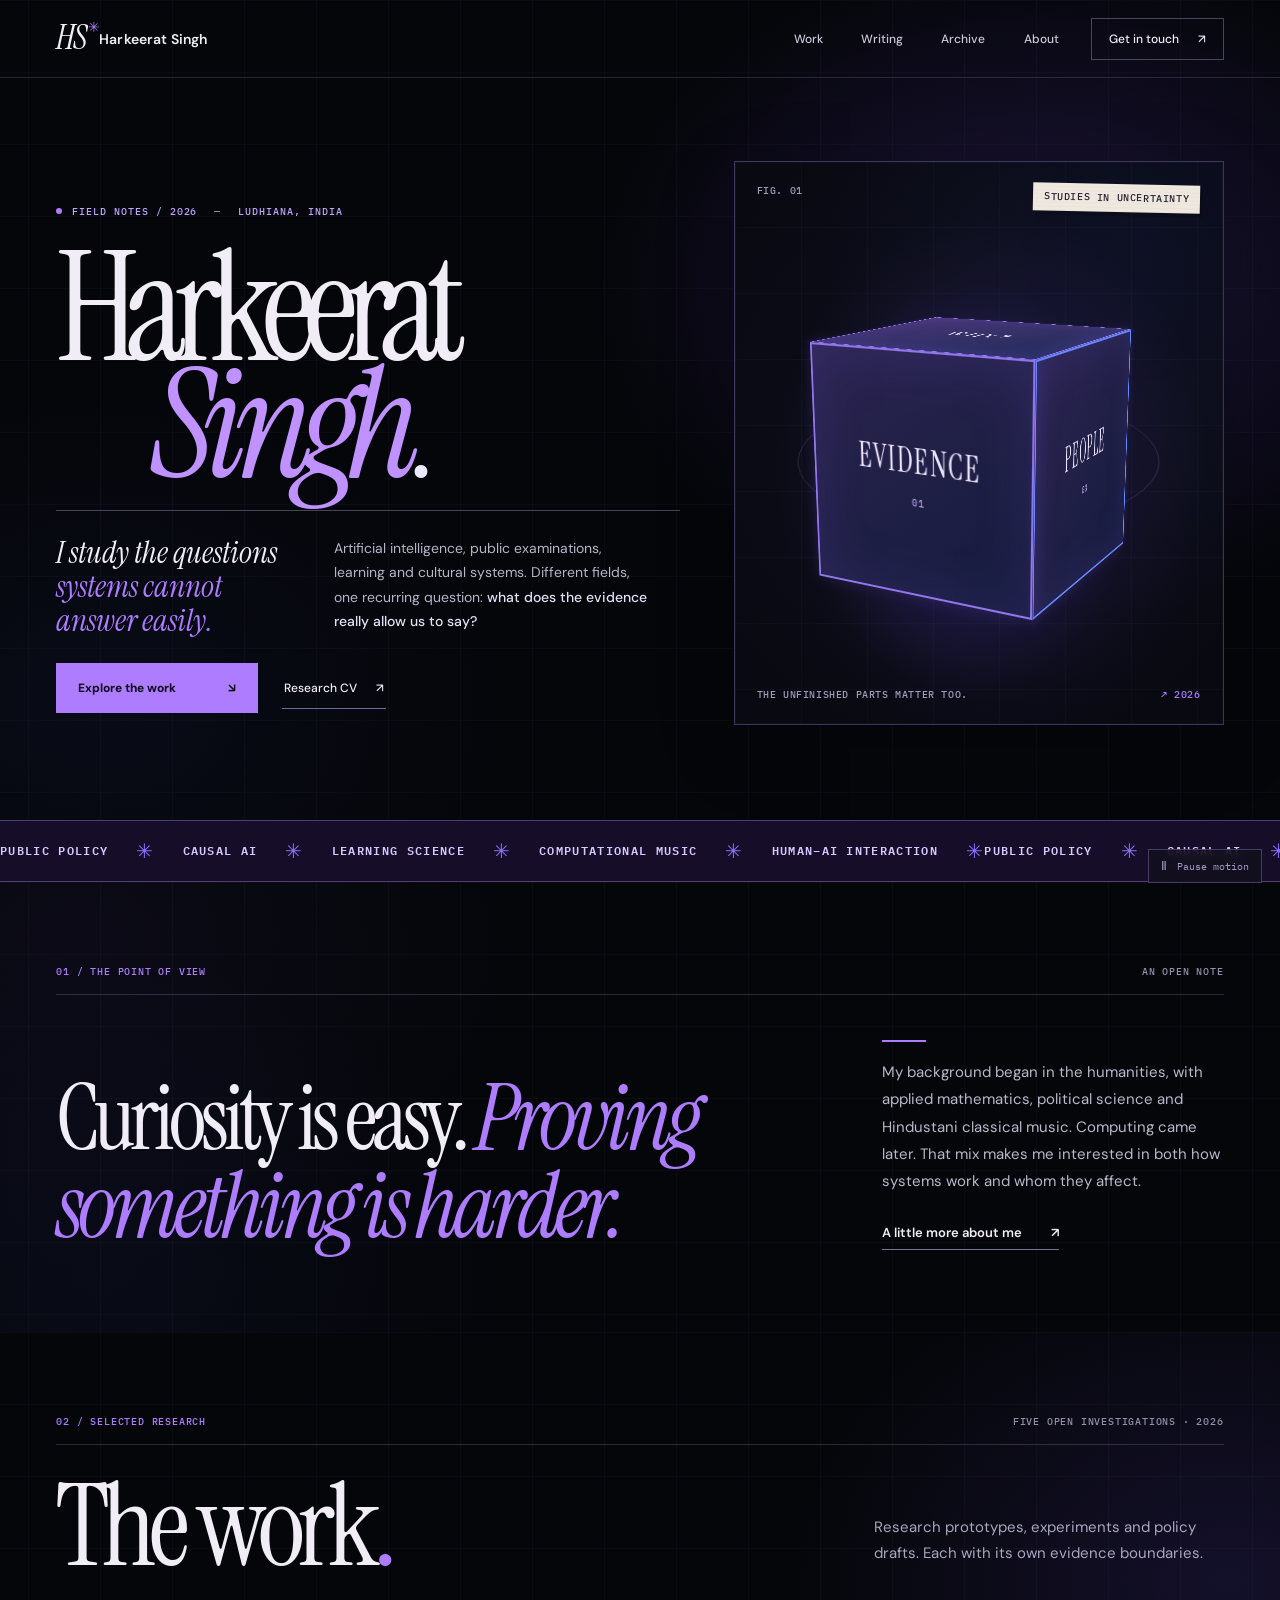
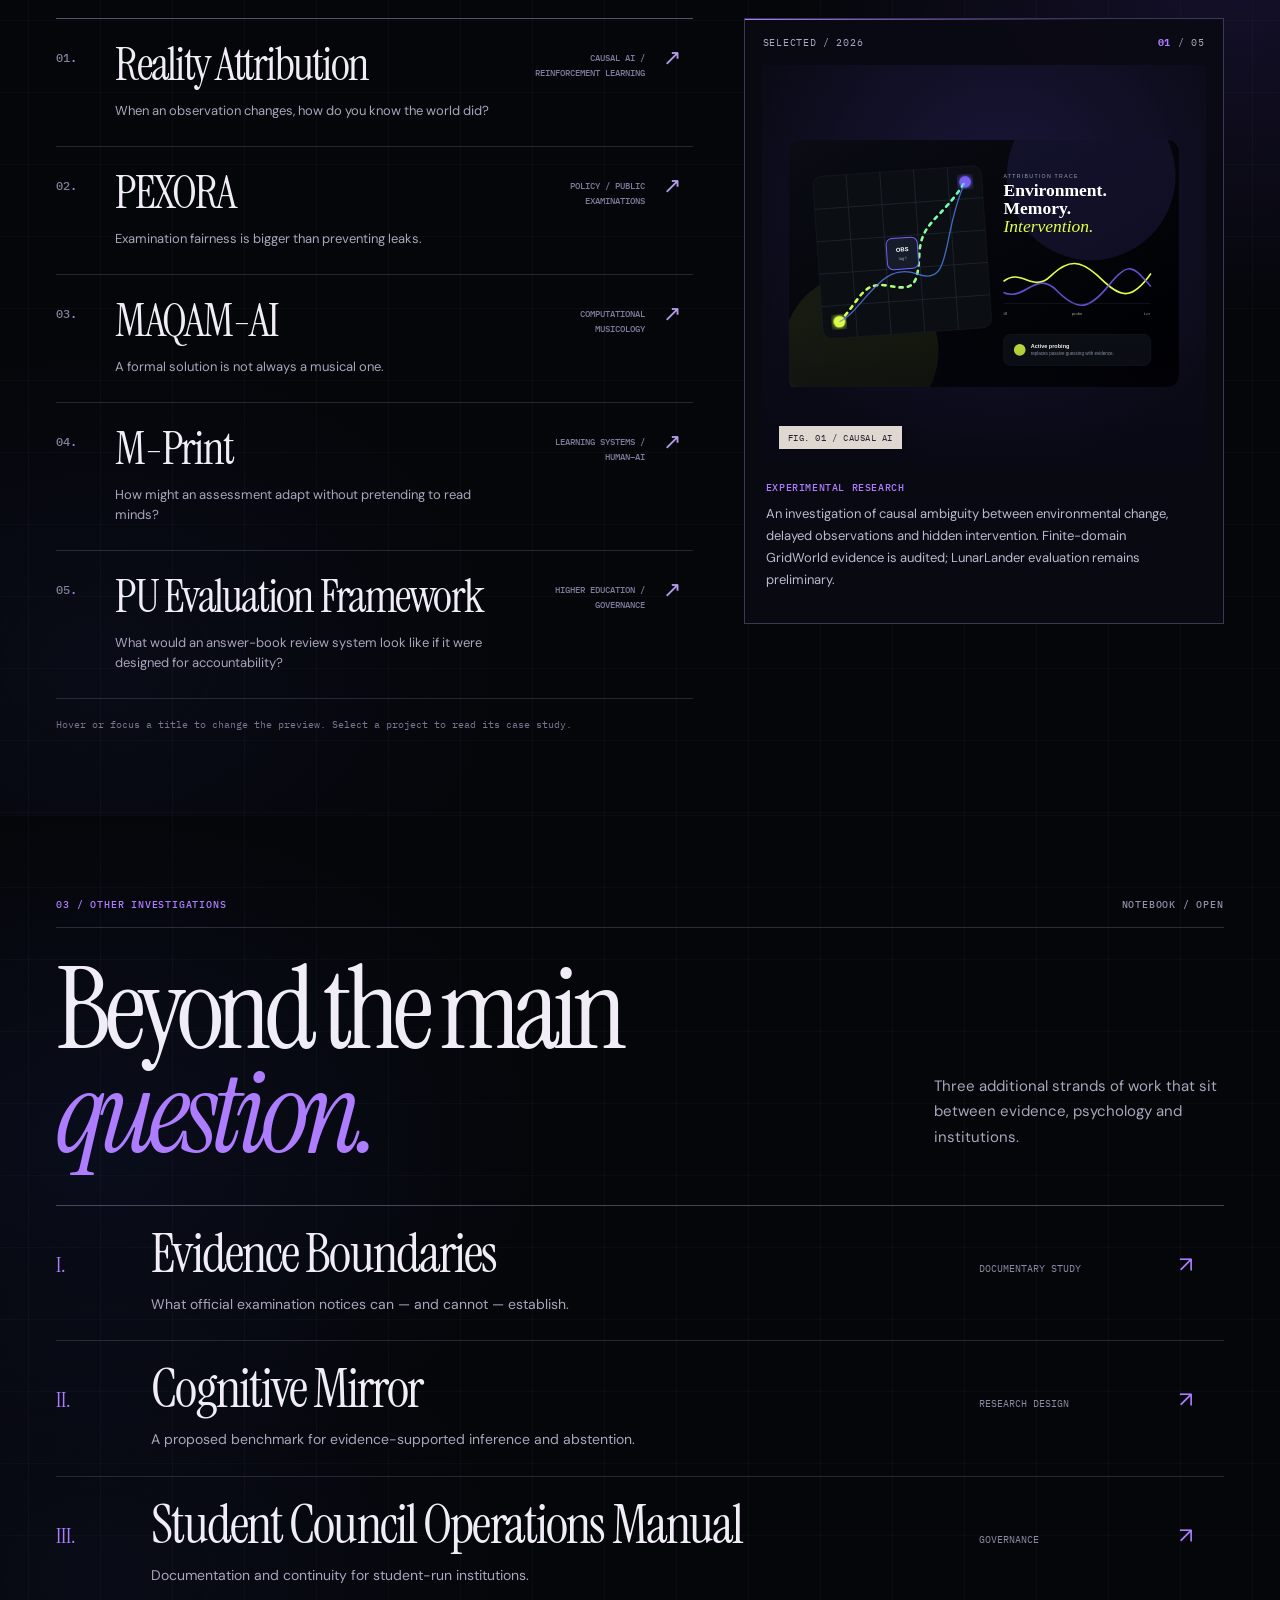
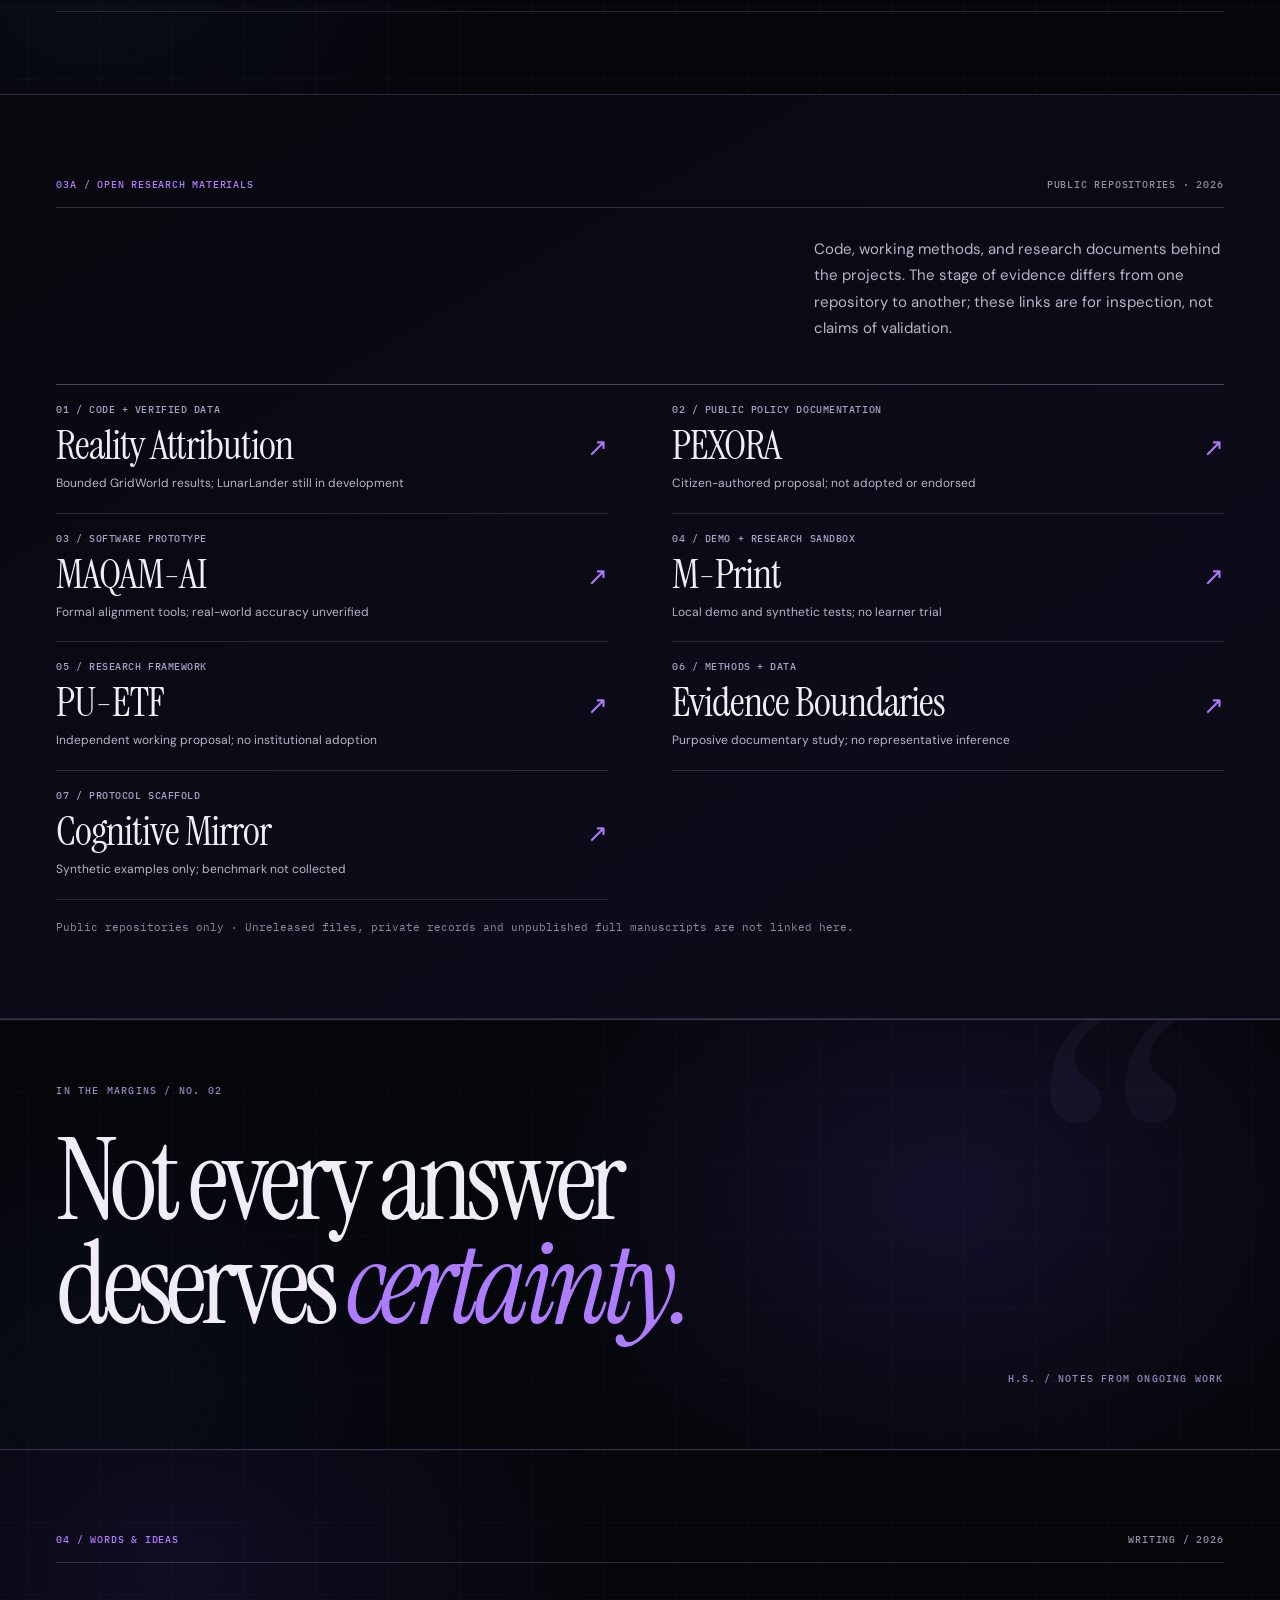
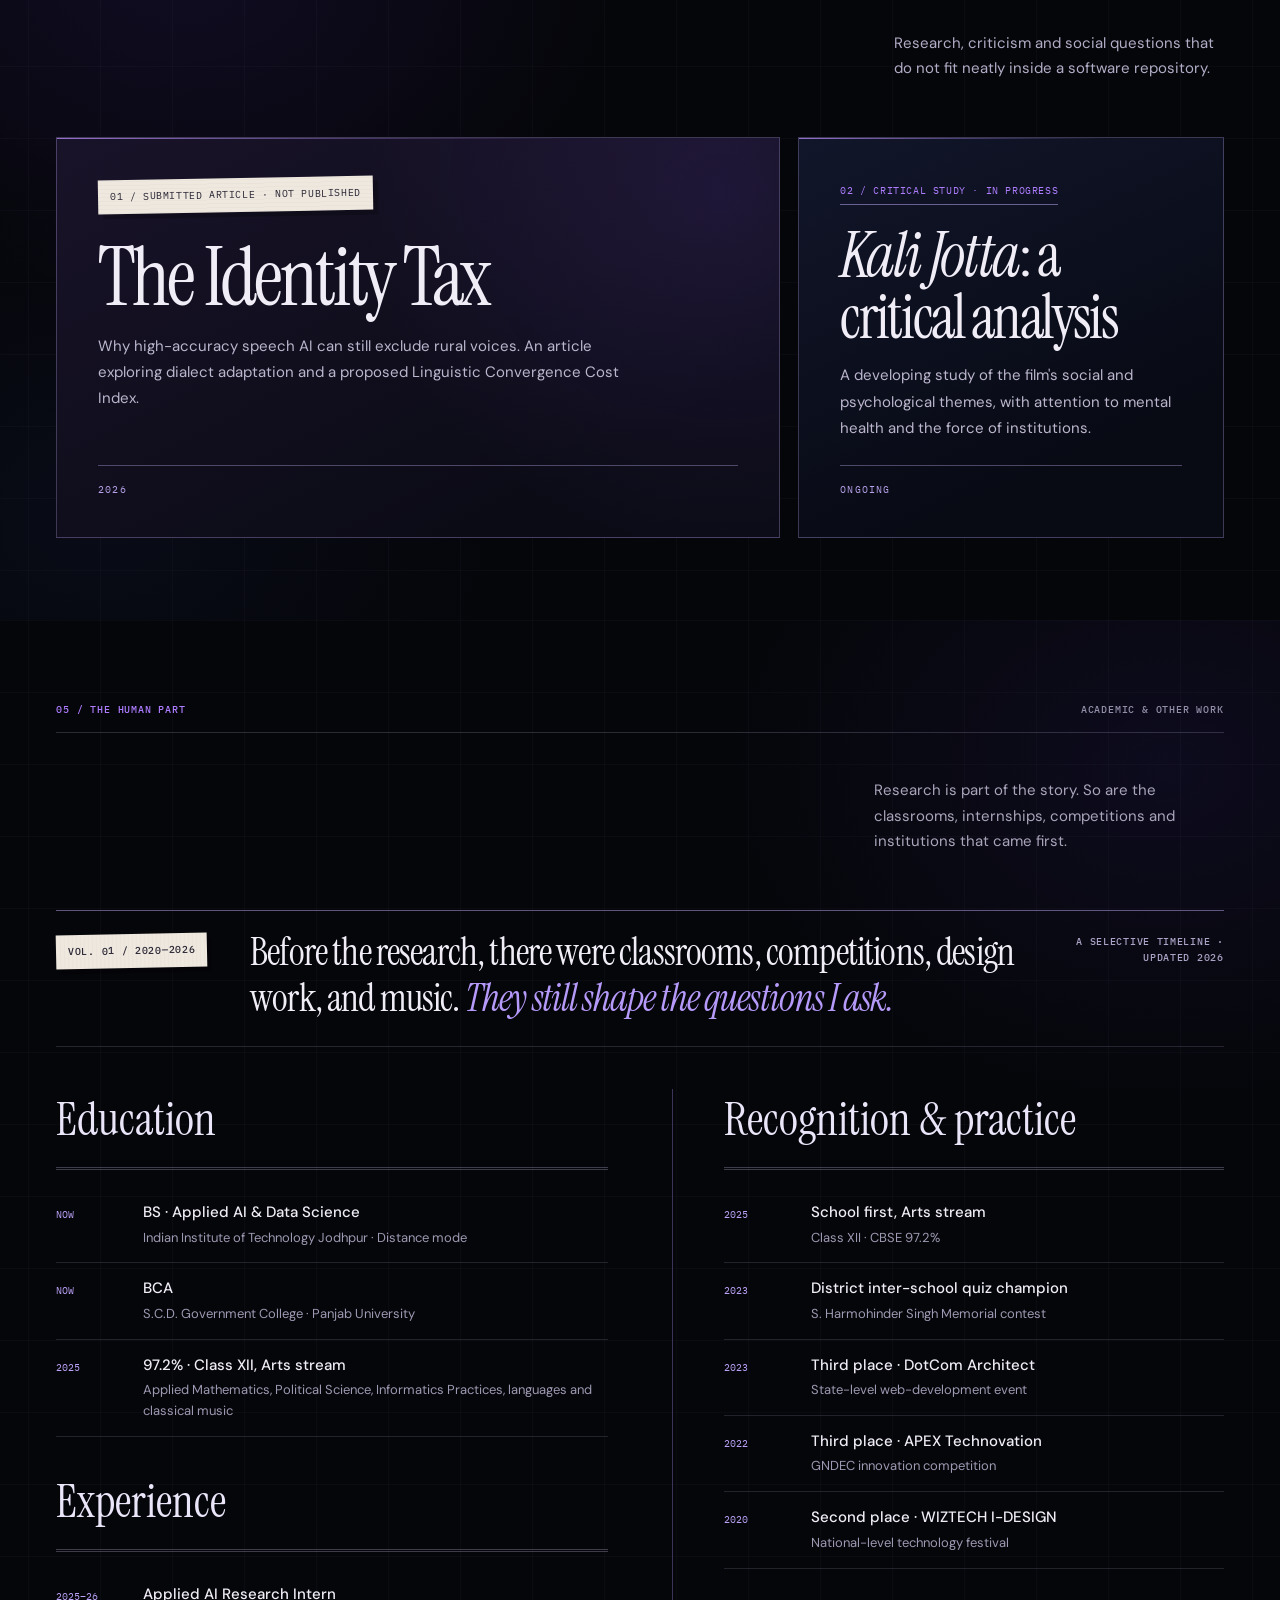
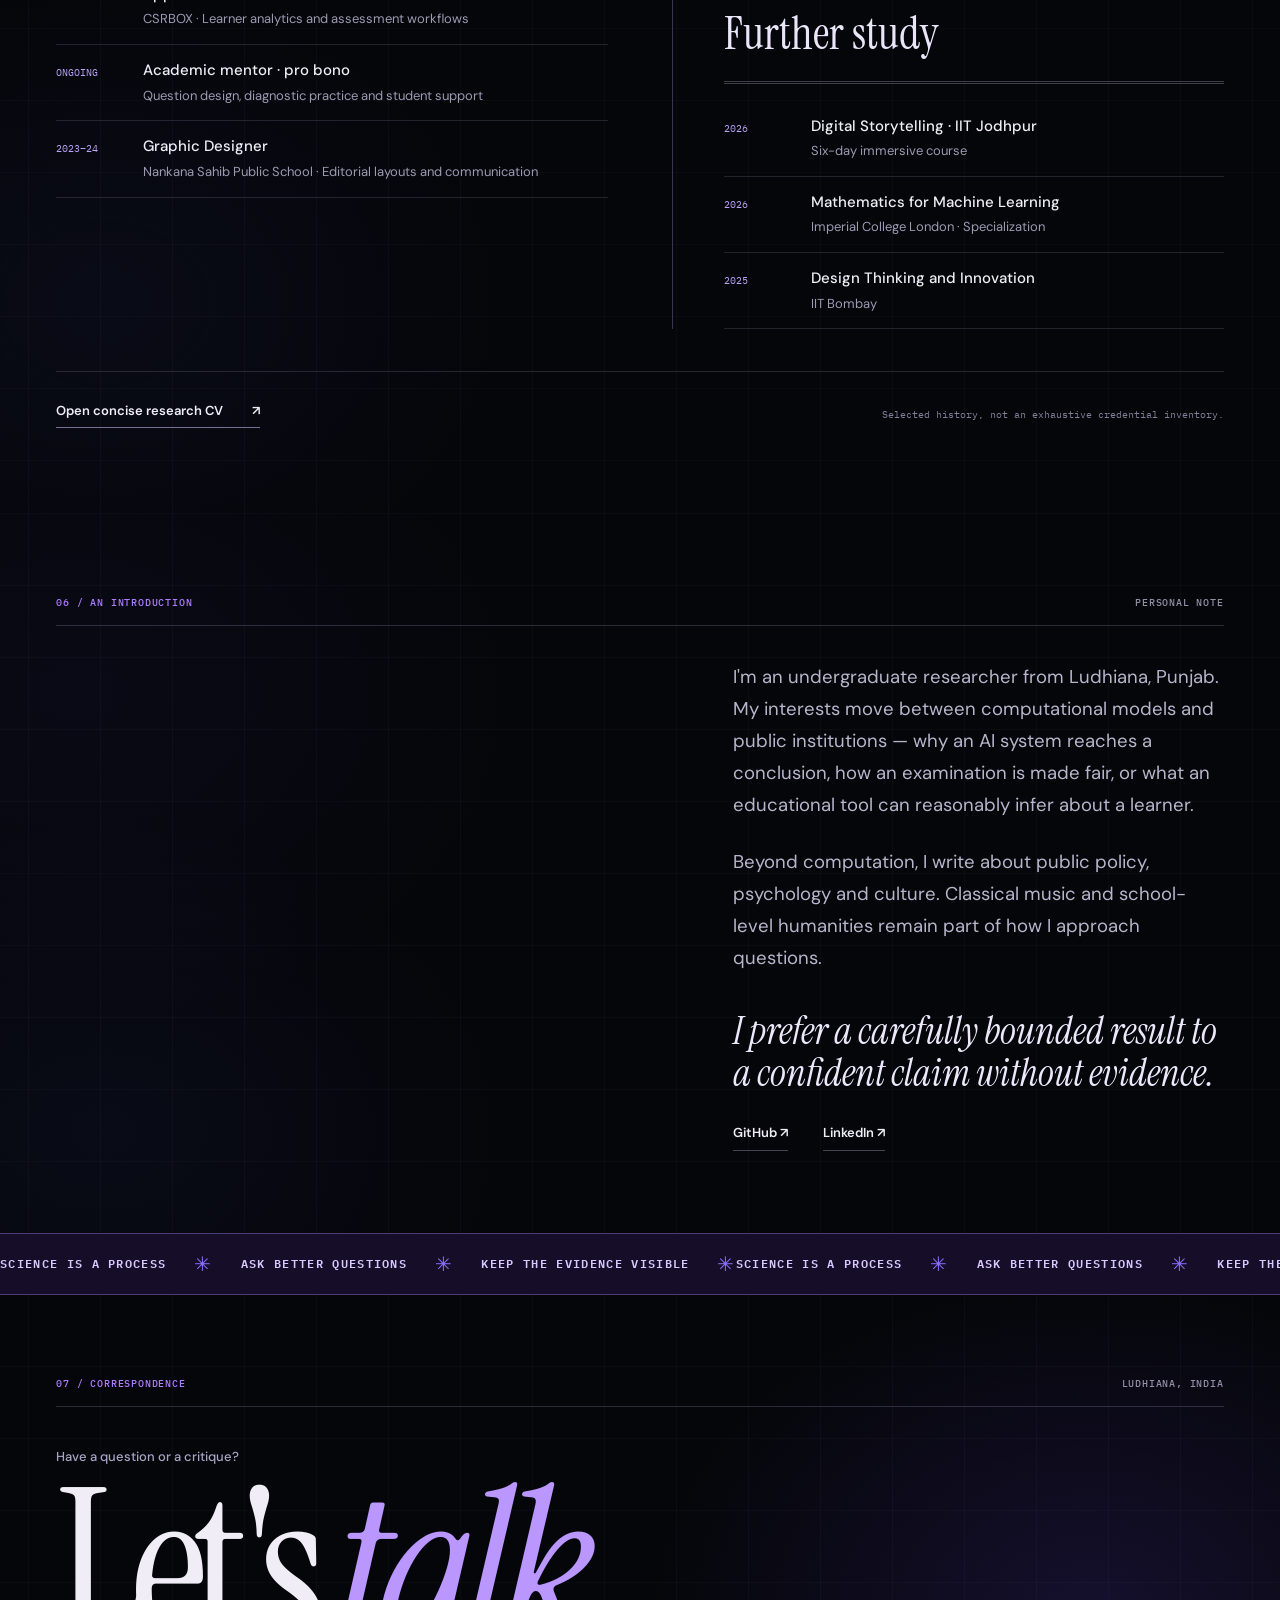
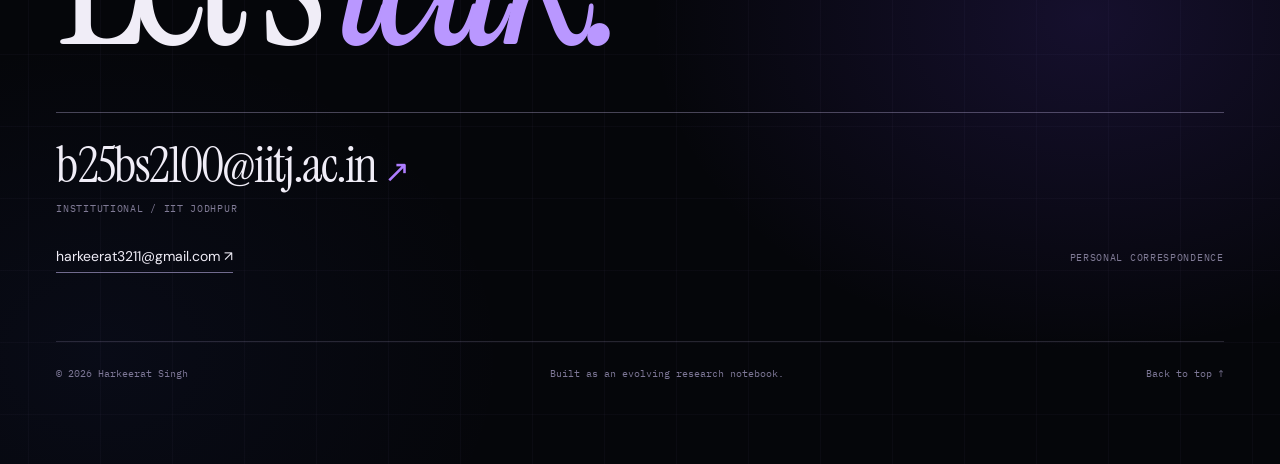
==== docs/index.html @ 9702c994 "Tighten homepage and research-case spacing without altering content or interactions" ====
<!DOCTYPE html>
<html lang="en"><head>
<meta charset="utf-8"><meta name="viewport" content="width=device-width,initial-scale=1,viewport-fit=cover">
<meta name="theme-color" content="#05060a"><meta name="color-scheme" content="dark">
<meta name="description" content="Harkeerat Singh — undergraduate researcher at the intersection of AI, evidence, education and public policy. Selected research, working papers and independent projects.">
<meta property="og:type" content="website"><meta property="og:title" content="Harkeerat Singh — Independent Research"><meta property="og:description" content="Studies in uncertainty, evidence and public life."><meta property="og:image" content="assets/images/og-card.png">
<link rel="icon" href="assets/icons/favicon.svg" type="image/svg+xml"><link rel="manifest" href="manifest.webmanifest">
<link rel="preconnect" href="https://fonts.googleapis.com"><link rel="preconnect" href="https://fonts.gstatic.com" crossorigin>
<link href="https://fonts.googleapis.com/css2?family=DM+Sans:wght@400;500;600;700&amp;family=IBM+Plex+Mono:wght@400;500;600&amp;family=Instrument+Serif:ital@0;1&amp;display=swap" rel="stylesheet">
<link rel="stylesheet" href="studio.css?v=9"><link rel="stylesheet" href="press-v10.css?v=12"><script defer src="studio.js?v=9"></script>
<title>Harkeerat Singh — Research / Writing / Public Systems</title>
<script type="application/ld+json">{"@context":"https://schema.org","@type":"Person","name":"Harkeerat Singh","description":"Undergraduate researcher working across AI, public policy and learning systems","affiliation":[{"@type":"CollegeOrUniversity","name":"Indian Institute of Technology Jodhpur"},{"@type":"CollegeOrUniversity","name":"Panjab University"}],"sameAs":["https://github.com/iharkeerat","https://www.linkedin.com/in/harkeeratsingh01/"]}</script>
</head><body>
<a href="#content" class="skip-link">Skip to content</a><div class="progress" aria-hidden="true"><span></span></div><div class="site-cursor" aria-hidden="true"><span class="cursor-point"></span><span class="cursor-ring"><span class="cursor-word"></span></span></div>
<header class="header" id="header"><a class="logo" href="#top" aria-label="Harkeerat Singh, homepage"><span class="logo-mark">HS<span class="logo-star">✳</span></span><span class="logo-name">Harkeerat Singh</span></a><nav class="desktop-nav" aria-label="Main navigation"><a href="#work">Work</a><a href="#writing">Writing</a><a href="#archive">Archive</a><a href="#about">About</a></nav><div class="nav-end"><a href="#contact" class="nav-contact">Get in touch <span>↗</span></a><button class="menu-button" type="button" aria-label="Open navigation" aria-expanded="false" aria-controls="mobile-nav"><span></span><span></span></button></div></header>
<nav class="mobile-nav" id="mobile-nav" aria-label="Mobile navigation" hidden><a href="#work">Work <b>01</b></a><a href="#writing">Writing <b>02</b></a><a href="#archive">Archive <b>03</b></a><a href="#about">About <b>04</b></a><a href="#contact">Contact <b>05</b></a></nav>
<main id="content">
<section class="hero" id="top" aria-labelledby="hero-title"><div class="hero-overlay-grid" aria-hidden="true"></div>
<div class="hero-intro"><p class="eyebrow"><span class="eyebrow-dot"></span>Field Notes / 2026 <span class="eyebrow-divider">—</span> Ludhiana, India</p>
<h1 id="hero-title" class="hero-title"><span class="name-one">Harkeerat</span><span class="name-two"><em>Singh</em><span class="period">.</span></span></h1>
<div class="hero-bottom"><p class="hero-manifesto">I study the questions <em>systems cannot answer easily.</em></p><p class="hero-intro-copy">Artificial intelligence, public examinations, learning and cultural systems. Different fields, one recurring question: <strong>what does the evidence really allow us to say?</strong></p></div>
<div class="hero-links"><a class="primary-action" href="#work"><span>Explore the work</span><span aria-hidden="true">↘</span></a><a href="assets/docs/Harkeerat_Singh_Research_CV_2026.pdf" class="secondary-action" target="_blank" rel="noopener">Research CV <span aria-hidden="true">↗</span></a></div>
</div>
<div class="hero-art" aria-label="Slowly rotating three-dimensional research cube"><div class="art-top"><span>FIG. 01</span><span>STUDIES IN UNCERTAINTY</span></div><div class="art-geometry" aria-hidden="true"><div class="art-orbit"></div><div class="art-cube"><div class="cube-face cube-front"><span>EVIDENCE</span><b>01</b></div><div class="cube-face cube-back"><span>RESEARCH</span><b>02</b></div><div class="cube-face cube-right"><span>PEOPLE</span><b>03</b></div><div class="cube-face cube-left"><span>POLICY</span><b>04</b></div><div class="cube-face cube-top"><span>WHY?</span></div><div class="cube-face cube-bottom"><span>HOW?</span></div></div></div><div class="art-bottom"><span>THE UNFINISHED PARTS MATTER TOO.</span><span>↗ 2026</span></div></div>
<div class="hero-side-note"><span>SCROLL TO READ</span><span class="line-down"></span><span>↓</span></div>
</section>
<div class="ticker" aria-label="Research disciplines"><div class="ticker-track" aria-hidden="true"><div class="ticker-unit">PUBLIC POLICY <span>✳</span> CAUSAL AI <span>✳</span> LEARNING SCIENCE <span>✳</span> COMPUTATIONAL MUSIC <span>✳</span> HUMAN–AI INTERACTION <span>✳</span> </div><div class="ticker-unit">PUBLIC POLICY <span>✳</span> CAUSAL AI <span>✳</span> LEARNING SCIENCE <span>✳</span> COMPUTATIONAL MUSIC <span>✳</span> HUMAN–AI INTERACTION <span>✳</span> </div></div></div>
<section class="intro-section section-space" id="approach"><div class="section-meta"><span>01 / THE POINT OF VIEW</span><span>AN OPEN NOTE</span></div><div class="intro-grid"><h2 class="statement reveal">Curiosity is easy. <em>Proving something is harder.</em></h2><div class="intro-side reveal"><div class="rule-accent"></div><p>My background began in the humanities, with applied mathematics, political science and Hindustani classical music. Computing came later. That mix makes me interested in both how systems work and whom they affect.</p><a class="underlink" href="#about">A little more about me <span>↗</span></a></div></div></section>
<section class="work-section section-space" id="work"><div class="section-meta"><span>02 / SELECTED RESEARCH</span><span>FIVE OPEN INVESTIGATIONS · 2026</span></div><div class="work-head"><h2 class="section-title reveal">The work<span class="title-punct">.</span></h2><p>Research prototypes, experiments and policy drafts. Each with its own evidence boundaries.</p></div>
<div class="work-layout"><div class="work-list"><a class="work-row" href="case-studies/reality-attribution.html" data-feature="0" aria-label="Read Reality Attribution case study">
 <span class="work-num">01<span class="work-dot">.</span></span>
 <span class="work-main"><span class="work-title">Reality Attribution</span><span class="work-lead">When an observation changes, how do you know the world did?</span><span class="mobile-work-thumb" aria-hidden="true"><img src="assets/images/reality-attribution.svg" loading="lazy" alt=""></span></span>
 <span class="work-category">CAUSAL AI / REINFORCEMENT LEARNING</span><span class="work-arrow" aria-hidden="true">↗</span>
 </a>
<a class="work-row" href="case-studies/pexora.html" data-feature="1" aria-label="Read PEXORA case study">
 <span class="work-num">02<span class="work-dot">.</span></span>
 <span class="work-main"><span class="work-title">PEXORA</span><span class="work-lead">Examination fairness is bigger than preventing leaks.</span><span class="mobile-work-thumb" aria-hidden="true"><img src="assets/images/pexora-architecture.svg" loading="lazy" alt=""></span></span>
 <span class="work-category">POLICY / PUBLIC EXAMINATIONS</span><span class="work-arrow" aria-hidden="true">↗</span>
 </a>
<a class="work-row" href="case-studies/maqam-ai.html" data-feature="2" aria-label="Read MAQAM-AI case study">
 <span class="work-num">03<span class="work-dot">.</span></span>
 <span class="work-main"><span class="work-title">MAQAM-AI</span><span class="work-lead">A formal solution is not always a musical one.</span><span class="mobile-work-thumb" aria-hidden="true"><img src="assets/images/maqam-ai.svg" loading="lazy" alt=""></span></span>
 <span class="work-category">COMPUTATIONAL MUSICOLOGY</span><span class="work-arrow" aria-hidden="true">↗</span>
 </a>
<a class="work-row" href="case-studies/mprint.html" data-feature="3" aria-label="Read M-Print case study">
 <span class="work-num">04<span class="work-dot">.</span></span>
 <span class="work-main"><span class="work-title">M-Print</span><span class="work-lead">How might an assessment adapt without pretending to read minds?</span><span class="mobile-work-thumb" aria-hidden="true"><img src="assets/images/mprint-dashboard.png" loading="lazy" alt=""></span></span>
 <span class="work-category">LEARNING SYSTEMS / HUMAN–AI</span><span class="work-arrow" aria-hidden="true">↗</span>
 </a>
<a class="work-row" href="case-studies/pu-evaluation.html" data-feature="4" aria-label="Read PU Evaluation Framework case study">
 <span class="work-num">05<span class="work-dot">.</span></span>
 <span class="work-main"><span class="work-title">PU Evaluation Framework</span><span class="work-lead">What would an answer-book review system look like if it were designed for accountability?</span><span class="mobile-work-thumb" aria-hidden="true"><img src="assets/images/evidence-boundaries.svg" loading="lazy" alt=""></span></span>
 <span class="work-category">HIGHER EDUCATION / GOVERNANCE</span><span class="work-arrow" aria-hidden="true">↗</span>
 </a></div><aside class="work-preview" aria-label="Research project preview"><div class="preview-inner"><div class="preview-head"><span>SELECTED / 2026</span><span class="preview-counter"><b data-preview-current>01</b> / 05</span></div><div class="visual-stage"><div class="work-visual is-current" data-visual="0" aria-hidden="true">
 <img src="assets/images/reality-attribution.svg" alt="" loading="eager"/><span class="visual-fig">FIG. 01 / CAUSAL AI</span></div>
<div class="work-visual " data-visual="1" aria-hidden="true">
 <img src="assets/images/pexora-architecture.svg" alt="" loading="lazy"/><span class="visual-fig">FIG. 02 / POLICY</span></div>
<div class="work-visual " data-visual="2" aria-hidden="true">
 <img src="assets/images/maqam-ai.svg" alt="" loading="lazy"/><span class="visual-fig">FIG. 03 / COMPUTATIONAL MUSICOLOGY</span></div>
<div class="work-visual " data-visual="3" aria-hidden="true">
 <img src="assets/images/mprint-dashboard.png" alt="" loading="lazy"/><span class="visual-fig">FIG. 04 / LEARNING SYSTEMS</span></div>
<div class="work-visual " data-visual="4" aria-hidden="true">
 <img src="assets/images/evidence-boundaries.svg" alt="" loading="lazy"/><span class="visual-fig">FIG. 05 / HIGHER EDUCATION</span></div></div><p class="preview-status" data-preview-status>Experimental research</p><p class="preview-description" data-preview-description>An investigation of causal ambiguity between environmental change, delayed observations and hidden intervention. Finite-domain GridWorld evidence is audited; LunarLander evaluation remains preliminary.</p></div></aside></div>
<p class="section-footnote">Hover or focus a title to change the preview. Select a project to read its case study.</p></section>
<section class="feature-section section-space" id="additional"><div class="section-meta"><span>03 / OTHER INVESTIGATIONS</span><span>NOTEBOOK / OPEN</span></div><div class="feature-heading"><h2 class="section-title reveal">Beyond the main <em>question.</em></h2><p>Three additional strands of work that sit between evidence, psychology and institutions.</p></div>
<div class="feature-rows"><a href="case-studies/evidence-boundaries.html" class="feature-row"><span class="fr-number">I.</span><span><b>Evidence Boundaries</b><small>What official examination notices can — and cannot — establish.</small></span><span class="fr-type">Documentary study</span><span aria-hidden="true" class="fr-arrow">↗</span></a><a href="case-studies/cognitive-mirror.html" class="feature-row"><span class="fr-number">II.</span><span><b>Cognitive Mirror</b><small>A proposed benchmark for evidence-supported inference and abstention.</small></span><span class="fr-type">Research design</span><span aria-hidden="true" class="fr-arrow">↗</span></a><a href="case-studies/scom.html" class="feature-row"><span class="fr-number">III.</span><span><b>Student Council Operations Manual</b><small>Documentation and continuity for student-run institutions.</small></span><span class="fr-type">Governance</span><span aria-hidden="true" class="fr-arrow">↗</span></a></div>
</section>
<section class="materials-section section-space" id="materials" aria-labelledby="materials-title">
<div class="section-meta"><span>03A / OPEN RESEARCH MATERIALS</span><span>PUBLIC REPOSITORIES · 2026</span></div>
<div class="materials-intro"><h2 class="section-title reveal" id="materials-title">The <em>source.</em></h2><p>Code, working methods, and research documents behind the projects. The stage of evidence differs from one repository to another; these links are for inspection, not claims of validation.</p></div>
<div class="materials-list">
<a class="materials-entry" href="https://github.com/iharkeerat/reality-attribution" target="_blank" rel="noopener noreferrer" aria-label="Open Reality Attribution public GitHub repository">
<span class="materials-main"><span class="materials-kicker">01 / Code + verified data</span><strong>Reality Attribution</strong><small>Bounded GridWorld results; LunarLander still in development</small></span><span class="materials-arrow" aria-hidden="true">↗</span></a>
<a class="materials-entry" href="https://github.com/iharkeerat/pexora-public-examination-reform" target="_blank" rel="noopener noreferrer" aria-label="Open PEXORA public GitHub repository">
<span class="materials-main"><span class="materials-kicker">02 / Public policy documentation</span><strong>PEXORA</strong><small>Citizen-authored proposal; not adopted or endorsed</small></span><span class="materials-arrow" aria-hidden="true">↗</span></a>
<a class="materials-entry" href="https://github.com/iharkeerat/maqam-ai" target="_blank" rel="noopener noreferrer" aria-label="Open MAQAM-AI public GitHub repository">
<span class="materials-main"><span class="materials-kicker">03 / Software prototype</span><strong>MAQAM-AI</strong><small>Formal alignment tools; real-world accuracy unverified</small></span><span class="materials-arrow" aria-hidden="true">↗</span></a>
<a class="materials-entry" href="https://github.com/iharkeerat/mprint-learning-diagnostics" target="_blank" rel="noopener noreferrer" aria-label="Open M-Print public GitHub repository">
<span class="materials-main"><span class="materials-kicker">04 / Demo + research sandbox</span><strong>M-Print</strong><small>Local demo and synthetic tests; no learner trial</small></span><span class="materials-arrow" aria-hidden="true">↗</span></a>
<a class="materials-entry" href="https://github.com/iharkeerat/pu-evaluation-transparency-framework" target="_blank" rel="noopener noreferrer" aria-label="Open PU-ETF public GitHub repository">
<span class="materials-main"><span class="materials-kicker">05 / Research framework</span><strong>PU-ETF</strong><small>Independent working proposal; no institutional adoption</small></span><span class="materials-arrow" aria-hidden="true">↗</span></a>
<a class="materials-entry" href="https://github.com/iharkeerat/evidence-boundaries-research" target="_blank" rel="noopener noreferrer" aria-label="Open Evidence Boundaries public GitHub repository">
<span class="materials-main"><span class="materials-kicker">06 / Methods + data</span><strong>Evidence Boundaries</strong><small>Purposive documentary study; no representative inference</small></span><span class="materials-arrow" aria-hidden="true">↗</span></a>
<a class="materials-entry" href="https://github.com/iharkeerat/cognitive-mirror-benchmark" target="_blank" rel="noopener noreferrer" aria-label="Open Cognitive Mirror public GitHub repository">
<span class="materials-main"><span class="materials-kicker">07 / Protocol scaffold</span><strong>Cognitive Mirror</strong><small>Synthetic examples only; benchmark not collected</small></span><span class="materials-arrow" aria-hidden="true">↗</span></a>
</div><p class="materials-footnote">Public repositories only · Unreleased files, private records and unpublished full manuscripts are not linked here.</p>
</section>
<section class="editorial-break" aria-label="Research maxim"><div class="break-number">IN THE MARGINS / NO. 02</div><p>Not every answer<br>deserves <em>certainty.</em></p><div class="break-signature">H.S. / NOTES FROM ONGOING WORK</div></section>
<section class="writing-section section-space" id="writing"><div class="section-meta"><span>04 / WORDS & IDEAS</span><span>WRITING / 2026</span></div><div class="writing-header"><h2 class="section-title reveal">In writing<span class="title-punct">.</span></h2><p>Research, criticism and social questions that do not fit neatly inside a software repository.</p></div><div class="writing-list"><article class="writing-entry writing-feature"><div><span class="writing-type">01 / SUBMITTED ARTICLE · NOT PUBLISHED</span><h3>The Identity Tax</h3><p>Why high-accuracy speech AI can still exclude rural voices. An article exploring dialect adaptation and a proposed Linguistic Convergence Cost Index.</p></div><span class="writing-year">2026</span></article><article class="writing-entry writing-secondary"><div><span class="writing-type">02 / CRITICAL STUDY · IN PROGRESS</span><h3><em>Kali Jotta</em>: a critical analysis</h3><p>A developing study of the film's social and psychological themes, with attention to mental health and the force of institutions.</p></div><span class="writing-year">ONGOING</span></article></div></section>
<section class="archive-section section-space" id="archive"><div class="section-meta"><span>05 / THE HUMAN PART</span><span>ACADEMIC & OTHER WORK</span></div><div class="archive-head"><h2 class="section-title reveal">The archive<span class="title-punct">.</span></h2><p>Research is part of the story. So are the classrooms, internships, competitions and institutions that came first.</p></div><div class="archive-foreword" aria-label="Archive introduction"><span class="archive-issue">VOL. 01 / 2020—2026</span><p>Before the research, there were classrooms, competitions, design work, and music. <em>They still shape the questions I ask.</em></p><span class="archive-caption">A selective timeline · Updated 2026</span></div><div class="archive-columns"><div class="archive-col"><h3>Education</h3><div class="archive-item"><span>NOW</span><p><strong>BS · Applied AI & Data Science</strong><small>Indian Institute of Technology Jodhpur · Distance mode</small></p></div><div class="archive-item"><span>NOW</span><p><strong>BCA</strong><small>S.C.D. Government College · Panjab University</small></p></div><div class="archive-item"><span>2025</span><p><strong>97.2% · Class XII, Arts stream</strong><small>Applied Mathematics, Political Science, Informatics Practices, languages and classical music</small></p></div><h3>Experience</h3><div class="archive-item"><span>2025–26</span><p><strong>Applied AI Research Intern</strong><small>CSRBOX · Learner analytics and assessment workflows</small></p></div><div class="archive-item"><span>ONGOING</span><p><strong>Academic mentor · pro bono</strong><small>Question design, diagnostic practice and student support</small></p></div><div class="archive-item"><span>2023–24</span><p><strong>Graphic Designer</strong><small>Nankana Sahib Public School · Editorial layouts and communication</small></p></div></div><div class="archive-col"><h3>Recognition & practice</h3><div class="archive-item"><span>2025</span><p><strong>School first, Arts stream</strong><small>Class XII · CBSE 97.2%</small></p></div><div class="archive-item"><span>2023</span><p><strong>District inter-school quiz champion</strong><small>S. Harmohinder Singh Memorial contest</small></p></div><div class="archive-item"><span>2023</span><p><strong>Third place · DotCom Architect</strong><small>State-level web-development event</small></p></div><div class="archive-item"><span>2022</span><p><strong>Third place · APEX Technovation</strong><small>GNDEC innovation competition</small></p></div><div class="archive-item"><span>2020</span><p><strong>Second place · WIZTECH I-DESIGN</strong><small>National-level technology festival</small></p></div><h3>Further study</h3><div class="archive-item"><span>2026</span><p><strong>Digital Storytelling · IIT Jodhpur</strong><small>Six-day immersive course</small></p></div><div class="archive-item"><span>2026</span><p><strong>Mathematics for Machine Learning</strong><small>Imperial College London · Specialization</small></p></div><div class="archive-item"><span>2025</span><p><strong>Design Thinking and Innovation</strong><small>IIT Bombay</small></p></div></div></div><div class="archive-bottom"><a class="underlink" href="assets/docs/Harkeerat_Singh_Research_CV_2026.pdf" target="_blank" rel="noopener">Open concise research CV <span>↗</span></a><p>Selected history, not an exhaustive credential inventory.</p></div></section>
<section class="about-section section-space" id="about"><div class="section-meta"><span>06 / AN INTRODUCTION</span><span>PERSONAL NOTE</span></div><div class="about-content"><h2 class="section-title reveal">Not one<br><em>discipline.</em></h2><div class="about-note"><p>I'm an undergraduate researcher from Ludhiana, Punjab. My interests move between computational models and public institutions — why an AI system reaches a conclusion, how an examination is made fair, or what an educational tool can reasonably infer about a learner.</p><p>Beyond computation, I write about public policy, psychology and culture. Classical music and school-level humanities remain part of how I approach questions.</p><p class="about-line">I prefer a carefully bounded result to a confident claim without evidence.</p><div class="about-links"><a href="https://github.com/iharkeerat" target="_blank" rel="noopener noreferrer">GitHub ↗</a><a href="https://www.linkedin.com/in/harkeeratsingh01/" target="_blank" rel="noopener noreferrer">LinkedIn ↗</a></div></div></div></section>
<div class="ticker ticker-last" aria-hidden="true"><div class="ticker-track reverse"><div class="ticker-unit">SCIENCE IS A PROCESS <span>✳</span> ASK BETTER QUESTIONS <span>✳</span> KEEP THE EVIDENCE VISIBLE <span>✳</span> </div><div class="ticker-unit">SCIENCE IS A PROCESS <span>✳</span> ASK BETTER QUESTIONS <span>✳</span> KEEP THE EVIDENCE VISIBLE <span>✳</span> </div></div></div>
<section class="contact-section section-space" id="contact"><div class="section-meta"><span>07 / CORRESPONDENCE</span><span>LUDHIANA, INDIA</span></div><p class="contact-overline">Have a question or a critique?</p><h2>Let's <em>talk.</em></h2><div class="contact-main"><a href="mailto:b25bs2100@iitj.ac.in" class="contact-mail">b25bs2100@iitj.ac.in <span>↗</span></a><span class="contact-label">INSTITUTIONAL / IIT JODHPUR</span></div><div class="contact-secondary"><a href="mailto:harkeerat3211@gmail.com">harkeerat3211@gmail.com ↗</a><span>PERSONAL CORRESPONDENCE</span></div><footer class="footer"><span>© 2026 Harkeerat Singh</span><span>Built as an evolving research notebook.</span><a href="#top">Back to top ↑</a></footer></section>
</main><button class="motion-button" type="button" aria-pressed="false" aria-label="Pause decorative animations"><span class="motion-symbol">Ⅱ</span><span class="motion-label">Pause motion</span></button>
</body></html>
---- docs/studio.css ----
/* Harkeerat Singh — STUDIO EDITION | original, hand-art-directed layout
   Built to be expressive without borrowing another site's visual assets or layout. */
:root{
  color-scheme:dark;
  --ink:#080812;--ink2:#10101b;--ink3:#171625;--paper:#f2f0fa;--faint:#b6b2c6;
  --mute:#77738f;--rule:rgba(215,207,255,.17);--rule-strong:rgba(215,207,255,.32);
  --violet:#ab80ff;--violet-bright:#b18cff;--electric:#6389ff;--azure:#90a8ff;
  --serif:'Instrument Serif','Iowan Old Style',Georgia,serif;
  --sans:'DM Sans','Arial',system-ui,sans-serif;
  --mono:'IBM Plex Mono',Consolas,monospace;
  --gutter:clamp(22px,4.4vw,86px);--header-h:78px;--ease:cubic-bezier(.18,.78,.19,1);
}
*{box-sizing:border-box}html{background:var(--ink);scroll-behavior:smooth;scroll-padding-top:var(--header-h)}
body{margin:0;color:var(--paper);background:var(--ink);font-family:var(--sans);-webkit-font-smoothing:antialiased;text-rendering:optimizeLegibility;overflow-x:clip}
body.menu-is-open{overflow:hidden}::selection{color:#090918;background:#b48aff}a{text-decoration:none;color:inherit}img{max-width:100%;display:block}button{font:inherit;cursor:pointer}a:focus-visible,button:focus-visible{outline:2px solid var(--violet);outline-offset:4px}
.skip-link{position:fixed;z-index:99;left:10px;top:-90px;background:var(--violet);color:var(--ink);padding:10px 16px}.skip-link:focus{top:10px}
.progress{position:fixed;left:0;top:0;height:2px;width:100%;z-index:120;pointer-events:none}.progress span{display:block;background:var(--violet);height:100%;width:100%;transform:scaleX(0);transform-origin:left}
.header{height:var(--header-h);position:fixed;inset:0 0 auto;z-index:50;display:flex;align-items:center;justify-content:space-between;gap:32px;padding:0 var(--gutter);border-bottom:1px solid var(--rule);transition:background .35s,border-color .35s;}
.header.scrolled{background:#090913ec;backdrop-filter:blur(16px);border-color:var(--rule-strong)}
.logo{display:flex;align-items:center;gap:15px;min-width:260px}.logo-mark{position:relative;font:italic 34px/.9 var(--serif);letter-spacing:-.075em;color:var(--paper)}.logo-star{color:var(--violet);font:14px var(--sans);position:absolute;right:-13px;top:-5px}.logo-name{font:600 14px var(--sans);letter-spacing:.01em}
.desktop-nav{display:flex;align-items:center;gap:clamp(22px,3vw,47px);margin-left:auto}.desktop-nav a{color:#cbc6d8;font:500 12px var(--sans);transition:color .2s}.desktop-nav a:hover,.desktop-nav a.is-active{color:var(--violet)}
.nav-end{display:flex;align-items:center;gap:18px}.nav-contact{font:500 12px var(--sans);border:1px solid var(--rule-strong);padding:12px 17px;transition:background .25s,color .25s,border-color .25s}.nav-contact:hover{color:var(--ink);background:var(--violet);border-color:var(--violet)}.nav-contact span{margin-left:16px}
.menu-button{display:none;position:relative;width:42px;height:42px;border:1px solid var(--rule);background:transparent}.menu-button span{position:absolute;left:11px;right:11px;height:1px;background:var(--paper);top:17px;transition:transform .3s,top .3s}.menu-button span+span{top:24px}.menu-button[aria-expanded=true] span:first-child{top:21px;transform:rotate(45deg)}.menu-button[aria-expanded=true] span:last-child{top:21px;transform:rotate(-45deg)}
.mobile-nav{position:fixed;z-index:48;top:var(--header-h);left:0;right:0;bottom:0;background:var(--ink2);padding:35px var(--gutter);display:grid;align-content:start}.mobile-nav[hidden]{display:none}.mobile-nav a{border-bottom:1px solid var(--rule);padding:17px 0;font:normal 39px var(--serif);display:flex;justify-content:space-between;align-items:center}.mobile-nav b{font:11px var(--mono);color:var(--violet)}
.hero{min-height:min(925px,100svh);padding:calc(var(--header-h) + 56px) var(--gutter) 78px;display:grid;grid-template-columns:minmax(0,1.12fr) minmax(350px,.88fr);gap:5.6vw;align-items:center;position:relative;overflow:hidden;isolation:isolate;background:radial-gradient(ellipse at 77% 42%,rgba(95,77,207,.14),transparent 43%),radial-gradient(ellipse at 12% 85%,rgba(37,62,132,.12),transparent 40%),var(--ink)}
.hero-overlay-grid{position:absolute;inset:0;z-index:-1;opacity:.38;pointer-events:none;background-image:linear-gradient(to right,rgba(210,207,249,.055) 1px,transparent 1px);background-size:clamp(80px,12vw,180px) 100%;mask-image:linear-gradient(90deg,transparent,#000 17%,#000 80%,transparent)}
.hero-intro{position:relative;z-index:3;min-width:0;padding-top:20px}.eyebrow{color:#b2a4d6;font:500 10px/1.7 var(--mono);letter-spacing:.095em;text-transform:uppercase}.eyebrow-dot{display:inline-block;width:6px;height:6px;border-radius:50%;background:var(--violet);margin-right:10px;vertical-align:1px}.eyebrow-divider{margin:0 10px;color:var(--mute)}
.hero-title{font:normal clamp(94px,11.9vw,220px)/.77 var(--serif);letter-spacing:-.079em;margin:39px 0 32px;position:relative;white-space:nowrap;max-width:100%}.name-one,.name-two{display:block}.name-two{margin-left:clamp(25px,7.3vw,140px);color:var(--violet)}.name-two em{font-style:italic}.period{font-size:.8em;color:#ece9ff;font-style:normal;letter-spacing:-.07em}
.hero-bottom{display:grid;grid-template-columns:minmax(220px,.72fr) 1fr;gap:28px;align-items:start;max-width:790px;border-top:1px solid var(--rule-strong);padding-top:25px}.hero-manifesto{font:italic clamp(25px,2.45vw,42px)/1.09 var(--serif);margin:0;max-width:350px}.hero-manifesto em{color:var(--violet);font-style:italic}.hero-intro-copy{font:400 14px/1.75 var(--sans);color:#b8b4c8;margin:0;max-width:320px}.hero-intro-copy strong{color:#e5e0f6;font-weight:500}
.hero-links{display:flex;gap:24px;align-items:center;flex-wrap:wrap;margin-top:36px}.primary-action{background:var(--violet);color:#0d0a1b;padding:17px 22px;min-width:202px;display:flex;justify-content:space-between;gap:28px;font:700 12px var(--sans);transition:transform .3s var(--ease),background .3s,box-shadow .3s}.primary-action:hover{transform:translateY(-4px);background:#c1a2ff;box-shadow:0 12px 38px #a070ff30}.secondary-action{padding:12px 2px;border-bottom:1px solid #75699b;font:500 12px var(--sans);transition:color .2s,border-color .2s}.secondary-action:hover{color:var(--violet);border-color:var(--violet)}.secondary-action span{margin-left:16px}
.hero-art{position:relative;min-height:clamp(485px,53vw,660px);width:100%;border:1px solid var(--rule);background:linear-gradient(135deg,#141325 0%,#0d0d1e 42%,#0b1021 100%);overflow:hidden;isolation:isolate;display:flex;flex-direction:column;justify-content:space-between}
.hero-art:before{content:'';position:absolute;inset:0;z-index:-1;background:radial-gradient(ellipse at 48% 58%,rgba(89,77,247,.24),transparent 45%)}
.art-top,.art-bottom{position:relative;z-index:4;display:flex;justify-content:space-between;gap:15px;font:500 10px/1.4 var(--mono);letter-spacing:.06em;color:#a19ab9;padding:22px}.art-top span:last-child,.art-bottom span:last-child{color:var(--violet)}
.art-geometry{position:absolute;inset:60px 15px 45px;display:grid;place-items:center;perspective:1000px;transform-style:preserve-3d;isolation:isolate}
.art-orbit{position:absolute;pointer-events:none;width:min(78%,460px);aspect-ratio:1;border:1px solid rgba(163,153,244,.19);border-radius:50%;transform:rotateX(68deg) rotateZ(21deg)}.art-orbit:after{content:'';width:7px;height:7px;background:var(--electric);border-radius:50%;position:absolute;top:9%;left:21%;box-shadow:0 0 12px var(--electric)}
.art-cube{--side:clamp(184px,18vw,284px);position:relative;width:var(--side);height:var(--side);transform-style:preserve-3d;animation:cube-rotate 21s linear infinite;transform:rotateX(-14deg) rotateY(-28deg);will-change:transform}
@keyframes cube-rotate{0%{transform:rotateX(-14deg) rotateY(-28deg)}50%{transform:rotateX(18deg) rotateY(150deg)}100%{transform:rotateX(-14deg) rotateY(332deg)}}
.cube-face{position:absolute;inset:0;display:flex;align-items:center;justify-content:center;flex-direction:column;gap:16px;background:linear-gradient(145deg,rgba(52,44,104,.79),rgba(19,22,52,.87));border:1.5px solid rgba(160,129,255,.9);box-shadow:inset 0 0 45px rgba(97,92,219,.22),0 0 19px rgba(94,77,241,.11);backface-visibility:visible;text-align:center}
.cube-face span{font:normal clamp(23px,2.5vw,39px)/1 var(--serif);letter-spacing:.05em;color:#ede5ff}.cube-face b{font:10px var(--mono);color:#c5b2ff;letter-spacing:.1em}
.cube-front{transform:translateZ(calc(var(--side) / 2))}.cube-back{transform:rotateY(180deg) translateZ(calc(var(--side) / 2))}.cube-right{transform:rotateY(90deg) translateZ(calc(var(--side) / 2));border-color:#658bff}.cube-left{transform:rotateY(-90deg) translateZ(calc(var(--side) / 2));border-color:#658bff}.cube-top{transform:rotateX(90deg) translateZ(calc(var(--side) / 2));background:rgba(81,64,146,.78)}.cube-bottom{transform:rotateX(-90deg) translateZ(calc(var(--side) / 2));background:rgba(29,45,105,.76)}
.hero-side-note{position:absolute;right:12px;bottom:22px;display:none;color:var(--mute);font:10px var(--mono);writing-mode:vertical-rl;letter-spacing:.13em}
.ticker{border-top:1px solid rgba(163,126,255,.4);border-bottom:1px solid rgba(163,126,255,.4);overflow:hidden;background:#160d29;transform:rotate(-.5deg) scale(1.004);position:relative;z-index:2;color:#d9c7ff}.ticker-track{width:max-content;display:flex;animation:ticker-roll 34s linear infinite}.ticker-unit{flex:none;white-space:nowrap;font:600 12px/1.1 var(--mono);letter-spacing:.11em;padding:17px 0;display:flex;gap:28px;align-items:center}.ticker-unit span{color:#8c71ff;font:20px var(--serif)}@keyframes ticker-roll{to{transform:translateX(-50%)}}.ticker:hover .ticker-track{animation-play-state:paused}.ticker-last{transform:rotate(.45deg) scale(1.004);margin:0 0 -1px}.ticker-last .ticker-track{animation-direction:reverse;animation-duration:28s}
.section-space{padding:clamp(90px,10vw,160px) var(--gutter)}.section-meta{display:flex;justify-content:space-between;gap:20px;align-items:center;padding-bottom:20px;border-bottom:1px solid var(--rule);font:500 10px/1.5 var(--mono);color:#938fa9;letter-spacing:.08em;text-transform:uppercase}.section-meta span:first-child{color:var(--violet)}.section-title{font:normal clamp(78px,9vw,156px)/.9 var(--serif);letter-spacing:-.06em;margin:0}.section-title em{font-style:italic;color:var(--violet)}.title-punct{color:var(--violet)}
.intro-section{background:#0c0c18}.intro-grid{display:grid;grid-template-columns:minmax(0,1.38fr) minmax(270px,.62fr);gap:clamp(30px,7vw,130px);margin-top:68px;align-items:end}.statement{font:normal clamp(64px,7.1vw,125px)/.97 var(--serif);letter-spacing:-.055em;margin:0;max-width:1120px}.statement em{color:var(--violet);font-style:italic}.intro-side p{max-width:390px;font-size:15px;color:#bbb7cb;line-height:1.83;margin:17px 0 25px}.rule-accent{height:2px;width:44px;background:var(--violet)}.underlink{display:inline-flex;gap:29px;align-items:center;justify-content:space-between;border-bottom:1px solid #767093;padding:0 0 8px;font:600 13px var(--sans);transition:color .3s,border-color .3s}.underlink:hover{color:var(--violet);border-color:var(--violet)}
.work-section{background:#080812;padding-bottom:clamp(100px,10vw,180px)}.work-head{display:flex;align-items:end;justify-content:space-between;gap:50px;margin:40px 0 45px}.work-head p{font-size:15px;line-height:1.7;color:#aaa6be;max-width:350px;margin:0 0 12px}.work-layout{display:grid;grid-template-columns:minmax(0,1.14fr) minmax(350px,.86fr);gap:clamp(32px,4vw,76px)}.work-list{border-top:1px solid var(--rule-strong)}.work-row{display:grid;grid-template-columns:45px minmax(0,1fr) minmax(95px,.3fr) 22px;align-items:start;gap:14px;border-bottom:1px solid var(--rule);padding:32px 12px 30px 0;min-height:124px;position:relative;transition:padding-left .38s var(--ease),background .25s}.work-row:before{content:'';position:absolute;inset:0 auto 0 -12px;width:2px;background:var(--violet);transform:scaleY(0);transform-origin:center;transition:transform .35s}.work-row:hover,.work-row:focus-visible,.work-row.is-selected{padding-left:14px;background:linear-gradient(90deg,#a180ff0d,transparent 75%)}.work-row:hover:before,.work-row:focus-visible:before,.work-row.is-selected:before{transform:scaleY(1)}
.work-num{font:500 12px var(--mono);color:#84819b;padding-top:7px}.work-dot{color:var(--violet)}.work-title{font:normal clamp(34px,3.6vw,66px)/.95 var(--serif);letter-spacing:-.038em;display:block;transition:color .25s}.work-row:hover .work-title,.work-row:focus-visible .work-title,.work-row.is-selected .work-title{color:var(--violet)}.work-lead{display:block;color:#aaa5bb;font:400 13px/1.55 var(--sans);margin-top:14px;max-width:530px}.work-category{font:500 9px/1.65 var(--mono);color:#807a9c;text-align:right;text-transform:uppercase;padding-top:8px}.work-arrow{font:22px var(--serif);color:#b49dec;text-align:right;transition:transform .3s}.work-row:hover .work-arrow{transform:translate(3px,-3px)}
.work-preview{position:relative;min-width:0}.preview-inner{position:sticky;top:calc(var(--header-h) + 28px);border:1px solid var(--rule-strong);background:#121122;padding:17px;min-height:560px}.preview-head{display:flex;justify-content:space-between;align-items:center;font:10px var(--mono);color:#aba5c1;letter-spacing:.07em;padding:0 1px 16px}.preview-counter b{color:var(--violet)}.visual-stage{height:clamp(260px,31vw,420px);position:relative;overflow:hidden;background:radial-gradient(ellipse at 50% 50%,#282249,#111327 70%)}.work-visual{position:absolute;inset:0;opacity:0;visibility:hidden;transition:opacity .42s,visibility .42s;overflow:hidden}.work-visual.is-current{opacity:1;visibility:visible}.work-visual:after{content:'';position:absolute;inset:0;pointer-events:none;background:linear-gradient(to top,#08081399,transparent 35%)}.work-visual img{width:100%;height:100%;object-fit:contain;padding:27px;filter:saturate(.76) contrast(1.1);transform:scale(1.04);transition:transform .8s var(--ease)}.work-visual.is-current img{transform:scale(1)}.visual-fig{position:absolute;z-index:1;left:17px;bottom:13px;font:9px var(--mono);letter-spacing:.08em;color:#dad2f2}.preview-status{font:500 10px var(--mono);color:var(--violet);letter-spacing:.06em;text-transform:uppercase;margin:19px 4px 9px}.preview-description{font:400 13px/1.7 var(--sans);color:#bcb8d0;max-width:420px;margin:0 4px 15px}.section-footnote{font:10px/1.5 var(--mono);color:#79748f;margin:26px 0 0}
.feature-section{background:#12101e}.feature-heading{display:flex;justify-content:space-between;gap:60px;align-items:end;margin:43px 0 65px}.feature-heading h2{max-width:900px}.feature-heading p{font-size:15px;line-height:1.7;color:#aaa5bb;max-width:290px}.feature-rows{border-top:1px solid var(--rule-strong)}.feature-row{display:grid;grid-template-columns:75px 1fr 180px 35px;gap:20px;padding:32px 10px 36px 0;border-bottom:1px solid var(--rule);align-items:baseline;transition:background .3s,padding-left .3s var(--ease)}.feature-row:hover{background:#a780ff08;padding-left:15px}.fr-number{font:400 21px var(--serif);color:var(--violet)}.feature-row b{font:normal clamp(32px,4.2vw,63px)/1 var(--serif);letter-spacing:-.035em}.feature-row small{display:block;font:400 14px/1.55 var(--sans);color:#aaa5bc;margin-top:12px}.fr-type{font:10px var(--mono);color:#8d88a3;text-transform:uppercase}.fr-arrow{color:var(--violet);font-size:22px}
.editorial-break{padding:95px var(--gutter) 99px;border-top:1px solid #3a304f;border-bottom:1px solid #3a304f;background:radial-gradient(ellipse at 80% 20%,#25204988,transparent 58%),#110e20;position:relative;overflow:hidden}.editorial-break:before{position:absolute;content:'“';font:normal 500px/.8 var(--serif);right:5%;top:14px;color:#b48dff0c}.break-number,.break-signature{font:500 10px var(--mono);color:#9588b8;letter-spacing:.12em}.editorial-break p{position:relative;font:normal clamp(69px,9vw,156px)/.9 var(--serif);letter-spacing:-.055em;margin:45px 0 52px}.editorial-break em{color:var(--violet);font-style:italic}.break-signature{text-align:right}
.writing-section{background:#090912}.writing-header{display:flex;justify-content:space-between;gap:50px;align-items:end;margin:43px 0 65px}.writing-header p{max-width:330px;line-height:1.7;font-size:15px;color:#b2adc6}.writing-list{border-top:1px solid var(--rule-strong)}.writing-entry{padding:38px 10px 47px 0;border-bottom:1px solid var(--rule);display:flex;justify-content:space-between;gap:30px}.writing-type{font:10px var(--mono);color:var(--violet);letter-spacing:.06em}.writing-entry h3{font:normal clamp(41px,5.7vw,85px)/1 var(--serif);letter-spacing:-.038em;margin:17px 0 16px}.writing-entry h3 em{font-style:italic}.writing-entry p{font:14px/1.7 var(--sans);color:#aaa5bb;max-width:640px;margin:0}.writing-year{color:#948fa6;font:10px var(--mono);white-space:nowrap}
.archive-section{background:#110f1c}.archive-head{display:flex;align-items:end;justify-content:space-between;gap:50px;margin:43px 0 85px}.archive-head p{max-width:350px;color:#aaa5bb;font-size:15px;line-height:1.72}.archive-columns{display:grid;grid-template-columns:1fr 1fr;gap:clamp(36px,7vw,140px)}.archive-col h3{font:normal 39px var(--serif);margin:0 0 15px;padding-bottom:22px;border-bottom:1px solid var(--rule-strong);color:#e8e3fa}.archive-col h3:not(:first-child){margin-top:48px}.archive-item{display:grid;grid-template-columns:77px 1fr;gap:10px;padding:18px 0;border-bottom:1px solid var(--rule)}.archive-item>span{font:10px var(--mono);color:var(--violet);padding-top:7px}.archive-item p{margin:0}.archive-item strong{font:500 15px/1.5 var(--sans);display:block}.archive-item small{display:block;color:#9e99b2;font:13px/1.6 var(--sans);margin-top:4px}.archive-bottom{display:flex;align-items:center;justify-content:space-between;gap:25px;flex-wrap:wrap;margin-top:70px}.archive-bottom p{color:#837d98;font:10px var(--mono)}
.about-section{background:#080812}.about-content{display:grid;grid-template-columns:minmax(0,1.1fr) minmax(320px,.9fr);gap:clamp(42px,9vw,160px);margin-top:58px}.about-content .section-title{font-size:clamp(80px,9vw,154px)}.about-note p{font:400 clamp(17px,1.45vw,22px)/1.72 var(--sans);margin:0 0 25px;color:#b9b4cb}.about-note .about-line{font:italic clamp(28px,3vw,44px)/1.1 var(--serif);color:#ece7fb;margin-top:35px}.about-links{display:flex;gap:35px;font:600 13px var(--sans);margin-top:30px}.about-links a{border-bottom:1px solid var(--rule-strong);padding-bottom:9px;transition:color .25s}.about-links a:hover{color:var(--violet)}
.contact-section{background:radial-gradient(ellipse at 92% 25%,rgba(88,69,183,.16),transparent 38%),#10101d;padding-bottom:36px}.contact-overline{font:500 13px var(--sans);color:#aaa3c5;margin:67px 0 25px}.contact-section h2{font:normal clamp(110px,17vw,320px)/.78 var(--serif);letter-spacing:-.07em;margin:0 0 92px}.contact-section h2 em{font-style:italic;color:var(--violet)}.contact-main{border-top:1px solid var(--rule-strong);padding-top:24px;display:flex;flex-direction:column;gap:9px}.contact-mail{font:normal clamp(23px,4vw,74px)/1.1 var(--serif);letter-spacing:-.035em;overflow-wrap:anywhere;transition:color .24s}.contact-mail:hover{color:var(--violet)}.contact-mail span{color:var(--violet);font-size:.6em}.contact-label,.contact-secondary span{font:10px var(--mono);color:#807b96;letter-spacing:.07em}.contact-secondary{margin-top:45px;display:flex;align-items:baseline;justify-content:space-between;gap:20px}.contact-secondary a{font-size:14px;border-bottom:1px solid #716b8e;padding-bottom:7px}.contact-secondary a:hover{color:var(--violet)}
.footer{margin-top:115px;padding:25px 0 2px;border-top:1px solid var(--rule);display:flex;justify-content:space-between;flex-wrap:wrap;gap:18px;font:10px var(--mono);color:#7d7796}.footer a:hover{color:var(--violet)}
.motion-button{position:fixed;right:18px;bottom:17px;z-index:45;border:1px solid #9c7cd266;color:#a89bca;background:#11101ccc;backdrop-filter:blur(8px);padding:8px 12px;display:flex;align-items:center;gap:10px;font:10px var(--mono);transition:background .25s,border-color .25s}.motion-button:hover,.motion-button[aria-pressed=true]{background:#241a3e;border-color:var(--violet);color:#f0e7ff}.motion-symbol{font:12px var(--sans)}
/* Case study pages - same editorial system, no generic glass-card templates */
.case-page{background:#080812}.study-hero{padding:calc(var(--header-h) + 85px) var(--gutter) 75px;background:radial-gradient(ellipse at 80% 0,#1f18385c,transparent 53%),#0b0a17;min-height:75svh}.study-return{display:inline-block;margin:34px 0 40px;color:#b0a1cf;font:11px var(--mono);border-bottom:1px solid #746699;padding-bottom:8px}.study-return:hover{color:var(--violet)}.study-intro{display:grid;grid-template-columns:minmax(0,1fr) minmax(300px,.75fr);gap:60px;align-items:center}.study-intro h1{font:normal clamp(86px,11vw,175px)/.87 var(--serif);letter-spacing:-.062em;overflow-wrap:anywhere;margin:22px 0 26px}.study-deck{font:normal clamp(26px,2.5vw,44px)/1.13 var(--serif);max-width:810px;color:#d4cde5}.study-status{font:12px/1.7 var(--sans);color:#ada4bd;max-width:670px;margin-top:28px;padding-top:18px;border-top:1px solid var(--rule)}.study-status strong{color:var(--violet)}.study-art{position:relative;border:1px solid var(--rule-strong);background:radial-gradient(circle at center,#29234c,#101024 70%);min-height:clamp(300px,36vw,525px);display:grid;place-items:center;overflow:hidden}.study-art img{max-height:480px;max-width:94%;object-fit:contain;padding:25px;filter:saturate(.75)}.study-art-label{position:absolute;left:20px;top:18px;color:#a69bc3;font:9px var(--mono)}.study-meta{display:grid;grid-template-columns:repeat(3,1fr);gap:20px;margin-top:90px;border-top:1px solid var(--rule);padding-top:18px}.study-meta>div span{color:#8a829e;font:10px var(--mono);text-transform:uppercase;display:block;margin-bottom:8px}.study-meta strong{font:500 13px/1.5 var(--sans);color:#d4cde2}.study-body{padding:100px var(--gutter) 90px;max-width:1500px;margin:auto}.study-body>.section-meta{margin-bottom:60px}.case-intro{display:grid;grid-template-columns:1fr 1fr;gap:40px;margin:0 0 110px}.case-intro h2{font:normal clamp(58px,6vw,105px)/.96 var(--serif);letter-spacing:-.04em;margin:0}.case-intro h2 em{color:var(--violet)!important}.case-intro p{font:normal clamp(20px,2vw,31px)/1.5 var(--serif);color:#c9c2d8;margin:0}.case-section{display:grid;grid-template-columns:minmax(210px,.44fr) minmax(0,1fr);gap:6vw;padding:55px 0 63px;border-top:1px solid var(--rule)}.case-section h2{font:normal clamp(30px,3vw,48px)/1.12 var(--serif);margin:0;letter-spacing:-.025em}.case-section-body p,.case-section-body li{color:#b8b1c6;font:15px/1.82 var(--sans);margin:0 0 20px}.case-list{display:grid;grid-template-columns:1fr 1fr;gap:10px 33px}.case-list article{padding:20px 0;border-top:1px solid var(--rule);display:flex;flex-direction:column;gap:10px;background:none}.case-list article strong{color:#e6dcf6;font:normal 25px/1.08 var(--serif)}.case-list article span{font:14px/1.65 var(--sans);color:#aaa4b9}.case-callout{border-left:2px solid var(--violet);padding:20px 25px;margin:26px 0;background:#191329;color:#d9d0eb;font:italic 24px/1.3 var(--serif)}.study-next{padding:60px var(--gutter) 95px;background:#140e26;border-top:1px solid var(--rule)}.study-next>span{font:11px var(--mono);color:var(--violet)}.study-next a{display:flex;align-items:center;justify-content:space-between;font:normal clamp(46px,5vw,84px)/1.1 var(--serif);margin-top:32px}.study-next a:hover{color:var(--violet)}.study-next a span{font-size:32px}.study-footer{border-top:1px solid var(--rule);padding:26px var(--gutter);display:flex;justify-content:space-between;gap:20px;flex-wrap:wrap;color:#8d869f;font:10px var(--mono)}
/* Animate only when JS has opted in, and honor reduced motion. */
.js .reveal{opacity:0;transform:translateY(24px);transition:opacity .75s ease,transform .95s var(--ease)}.js .reveal.is-visible{opacity:1;transform:none}
.motion-paused *, .motion-paused *::before,.motion-paused *::after{animation-play-state:paused!important;scroll-behavior:auto!important}
@media(max-width:1180px){.logo{min-width:180px}.hero{grid-template-columns:1.05fr .95fr;gap:25px}.hero-title{font-size:clamp(90px,10.8vw,150px)}.hero-bottom{grid-template-columns:1fr;gap:16px}.hero-art{min-height:510px}.work-layout{grid-template-columns:minmax(0,1fr) minmax(300px,.8fr);gap:28px}.work-row{grid-template-columns:34px 1fr 25px}.work-category{display:none}.section-title{font-size:clamp(65px,8.4vw,115px)}}
@media(max-width:920px){:root{--header-h:68px}.desktop-nav,.nav-contact{display:none}.logo{min-width:0}.menu-button{display:block}.hero{min-height:auto;grid-template-columns:1fr;padding-top:calc(var(--header-h) + 63px);gap:40px}.hero-title{font-size:clamp(92px,15vw,160px)}.hero-art{max-width:760px;margin:0 auto;min-height:520px}.hero-intro{padding-top:0}.intro-grid{grid-template-columns:1fr}.intro-side{max-width:630px}.work-layout{grid-template-columns:1fr}.work-preview{display:none}.work-row{grid-template-columns:45px 1fr 26px}.work-lead{max-width:680px}.feature-heading,.work-head,.writing-header,.archive-head{align-items:start;display:block}.feature-heading p,.work-head p,.writing-header p,.archive-head p{max-width:600px;margin-top:20px}.study-intro{grid-template-columns:1fr}.study-art{max-width:760px}.study-meta{margin-top:45px}}
@media(max-width:620px){:root{--gutter:22px}.header{gap:8px}.logo-mark{font-size:30px}.logo-name{font-size:13px}.hero{padding-top:110px;padding-bottom:62px;gap:32px}.hero-title{font-size:clamp(82px,18.5vw,120px);margin:25px 0 26px}.name-two{margin-left:24px}.hero-bottom{padding-top:22px}.hero-manifesto{font-size:32px}.hero-intro-copy{font-size:14px}.hero-links{gap:18px}.hero-art{min-height:420px}.art-cube{--side:195px}.art-top,.art-bottom{font-size:9px;padding:15px}.art-orbit{width:90%}.ticker-unit{font-size:10px;gap:20px;padding:15px 0}.section-space{padding:77px var(--gutter)}.section-meta{font-size:9px;gap:15px;align-items:start}.section-meta span:last-child{text-align:right}.statement{font-size:clamp(53px,12vw,87px)}.intro-grid{margin-top:43px}.section-title{font-size:clamp(62px,13vw,105px)}.work-head{margin:37px 0 33px}.work-row{padding:27px 0;min-height:112px;grid-template-columns:31px 1fr 22px;gap:8px}.work-title{font-size:clamp(39px,10vw,62px)}.work-lead{font-size:12px;margin-top:8px}.work-arrow{font-size:18px}.feature-heading{margin-bottom:44px}.feature-row{grid-template-columns:34px 1fr 20px;gap:9px;padding:26px 0}.feature-row b{font-size:34px}.feature-row small{font-size:12px}.fr-type{display:none}.editorial-break{padding:70px var(--gutter)}.editorial-break p{font-size:clamp(56px,12vw,90px);margin:34px 0}.writing-header{margin-bottom:44px}.writing-entry h3{font-size:52px}.writing-entry{gap:14px}.writing-year{font-size:9px}.archive-head{margin-bottom:52px}.archive-columns{grid-template-columns:1fr;gap:50px}.archive-col h3{font-size:35px}.archive-bottom{margin-top:48px}.about-content{grid-template-columns:1fr;gap:43px}.about-note p{font-size:16px}.about-content .section-title{font-size:78px}.contact-section h2{font-size:clamp(96px,23vw,175px);margin-bottom:70px}.contact-mail{font-size:clamp(25px,7.5vw,43px)}.contact-secondary{display:block}.contact-secondary span{display:block;margin-top:14px}.footer{margin-top:80px}.footer span:nth-child(2){display:none}.motion-button{right:10px;bottom:10px;padding:6px 9px}.motion-label{display:none}.study-hero{padding:125px var(--gutter) 66px}.study-intro h1{font-size:clamp(70px,15vw,108px)}.study-deck{font-size:26px}.study-art{min-height:320px}.study-meta{grid-template-columns:1fr;gap:22px}.study-body{padding:77px var(--gutter)}.case-intro{grid-template-columns:1fr;gap:25px;margin-bottom:65px}.case-section{grid-template-columns:1fr;gap:25px;padding:38px 0 42px}.case-list{grid-template-columns:1fr}.study-next{padding:50px var(--gutter) 68px}}
@media(max-width:360px){.hero-title{font-size:78px}.art-cube{--side:170px}.hero-art{min-height:380px}.work-title{font-size:35px}}
@media(prefers-reduced-motion:reduce){html{scroll-behavior:auto!important}*,*::before,*::after{animation:none!important;transition:none!important}.js .reveal{opacity:1!important;transform:none!important}.art-cube{transform:rotateX(-17deg) rotateY(-28deg)}}
/* Final optical and overflow refinements. Keep the ticker horizontal; its text still moves. */
html,body{overflow-x:clip}
.ticker,.ticker-last{transform:none}
.cube-face{background:linear-gradient(145deg,#2b2450,#151b3c);backface-visibility:hidden;border-width:2px;box-shadow:inset 0 0 55px #6952c533,0 0 14px #7054e633}
.cube-top{background:linear-gradient(125deg,#4a3779,#212b57)}
.cube-bottom{background:linear-gradient(125deg,#273c79,#1a1e43)}
.mobile-work-thumb{display:none}
@media(max-width:920px){
 .mobile-work-thumb{display:block;max-width:560px;margin:17px 0 2px;border:1px solid var(--rule);background:linear-gradient(135deg,#19152f,#11162b);overflow:hidden}
 .mobile-work-thumb img{display:block;width:100%;max-height:250px;object-fit:contain;padding:12px;filter:saturate(.78)}
}
@media(max-width:620px){.mobile-work-thumb img{max-height:155px}}
@keyframes cube-rotate{0%{transform:rotateX(-25deg) rotateY(-48deg)}25%{transform:rotateX(-12deg) rotateY(35deg)}50%{transform:rotateX(21deg) rotateY(145deg)}75%{transform:rotateX(-6deg) rotateY(240deg)}100%{transform:rotateX(-25deg) rotateY(312deg)}}

/* Public source links exist only where verifiable research material is accessible. */
.study-links{margin-top:24px}
.study-links a{display:inline-flex;align-items:center;gap:28px;padding:12px 0;border-bottom:1px solid #8d75d0;color:#dacaff;font:600 12px var(--sans);transition:color .2s,border-color .2s}
.study-links a:hover{color:var(--violet);border-color:var(--violet)}
.study-links a span{font:18px var(--serif)}


/* V9 / Cursor and editorial refinements — selective motion, not decoration for its own sake. */
:root { --cursor-accent:#ba9aff; --cursor-blue:#7898ff; }
/* A device with a mouse and no reduced-motion preference gets the animated cursor.
   The real cursor remains on touch devices, for keyboard users and when scripts fail. */
.site-cursor{display:none}
@media (hover:hover) and (pointer:fine) and (prefers-reduced-motion:no-preference){
  html.cursor-ready,html.cursor-ready a,html.cursor-ready button,html.cursor-ready [tabindex]{cursor:none!important}
  .site-cursor{position:fixed;left:0;top:0;width:0;height:0;display:block;z-index:1000;pointer-events:none;opacity:0;transition:opacity .14s ease}
  html.cursor-ready .site-cursor{opacity:1}
  .cursor-point,.cursor-ring{position:absolute;display:grid;place-items:center;left:0;top:0;transform:translate3d(-50%,-50%,0);border-radius:50%;pointer-events:none}
  .cursor-point{width:6px;height:6px;background:#faf4ff;box-shadow:0 0 14px #967aff77}
  .cursor-ring{width:42px;height:42px;border:1px solid #a482f7aa;background:rgba(122,91,211,.045);transition:width .32s cubic-bezier(.2,.8,.2,1),height .32s cubic-bezier(.2,.8,.2,1),background .25s,border-color .25s}
  .cursor-word{opacity:0;transform:translateY(2px);transition:opacity .18s,transform .2s;color:#10101a;font:700 10px/1 var(--mono);letter-spacing:.05em}
  .site-cursor[data-kind="link"] .cursor-ring{width:55px;height:55px;border-color:#bda8fc;background:#9880ec20}
  .site-cursor[data-kind="project"] .cursor-ring{width:78px;height:78px;background:#bd9aff;border-color:#bd9aff}
  .site-cursor[data-kind="project"] .cursor-point{opacity:0}
  .site-cursor[data-kind="project"] .cursor-word{opacity:1;transform:translateY(0)}
  html.cursor-ready.cursor-out .site-cursor{opacity:0}
}
/* Studio lighting on the illustration, controlled by pointer position and always very subtle. */
.hero-art:after{content:'';position:absolute;inset:0;z-index:0;pointer-events:none;background:radial-gradient(430px circle at var(--glow-x,50%) var(--glow-y,48%),#9382f315,transparent 76%);transition:opacity .5s ease;opacity:.65}
.hero-art:hover:after{opacity:1}
.art-geometry{z-index:2}
.art-top,.art-bottom{z-index:3}
/* Project index: a stepped editorial spine, rather than rows all looking identical. */
.work-list{counter-reset:research;border-top:1px solid #65558e}
.work-row{isolation:isolate;transition:background .3s,padding-left .4s cubic-bezier(.2,.8,.2,1),border-color .3s}
.work-row:after{content:'';position:absolute;inset:0;z-index:-1;pointer-events:none;background:linear-gradient(90deg,#6252a314,transparent 62%);transform:scaleX(0);transform-origin:left;transition:transform .46s cubic-bezier(.2,.8,.2,1)}
.work-row:hover:after,.work-row:focus-visible:after,.work-row.is-selected:after{transform:scaleX(1)}
.work-row:hover .work-arrow,.work-row:focus-visible .work-arrow{transform:translate(5px,-5px)}
.preview-inner{overflow:hidden;transition:border-color .35s ease,box-shadow .4s ease}
.preview-inner:before{content:'';position:absolute;left:0;top:0;right:0;height:1px;background:linear-gradient(90deg,var(--violet),transparent 76%);pointer-events:none}
.preview-inner:hover{border-color:#987bdb;box-shadow:0 18px 65px #0b082566}
.work-visual img{transition:transform .8s cubic-bezier(.2,.8,.2,1),filter .6s ease}
.work-visual.is-current img{filter:saturate(.9) contrast(1.06)}
/* Research notes: contemporary newspaper-ledger spacing and staggered rhythm. */
.feature-row{position:relative;overflow:hidden;transition:background .35s,padding-left .4s cubic-bezier(.2,.8,.2,1)}
.feature-row:before{content:'';position:absolute;left:0;top:0;bottom:0;width:2px;background:#b394fb;transform:scaleY(0);transform-origin:bottom;transition:transform .38s cubic-bezier(.2,.8,.2,1)}
.feature-row:hover:before,.feature-row:focus-visible:before{transform:scaleY(1)}
.feature-row b{transition:color .25s ease}
.feature-row:hover b{color:#c5adff}
.fr-arrow{transition:transform .32s cubic-bezier(.2,.8,.2,1)}
.feature-row:hover .fr-arrow{transform:translate(5px,-5px)}
/* Writing is a deliberately asymmetric two-story magazine spread.
   The manuscripts are not linked because accepted/public files are not yet available. */
.writing-section{background:linear-gradient(135deg,#0b0b18,#0b0b16 65%,#121127)}
.writing-list{display:grid;grid-template-columns:minmax(0,1.26fr) minmax(0,.74fr);gap:18px;border-top:0}
.writing-entry{position:relative;display:flex;min-height:420px;flex-direction:column;justify-content:space-between;gap:36px;padding:clamp(26px,3.2vw,53px);border:1px solid #493f64;background:linear-gradient(152deg,#19152b,#0e1022 75%);overflow:hidden;transition:border-color .35s,transform .45s cubic-bezier(.2,.8,.2,1),background .4s}
.writing-entry:before{content:'';position:absolute;left:0;top:0;right:0;height:1px;background:linear-gradient(90deg,#ba8dff,transparent 72%);opacity:.75}
.writing-entry:after{position:absolute;right:20px;bottom:25px;font:italic clamp(135px,15vw,230px)/.75 var(--serif);color:#a984ff10;pointer-events:none}
.writing-feature:after{content:'01'}
.writing-secondary:after{content:'02';color:#7590ff0d}
.writing-feature{min-height:480px;background:radial-gradient(circle at 85% 10%,#59418b33,transparent 42%),linear-gradient(152deg,#211832,#111021 74%)}
.writing-secondary{background:linear-gradient(157deg,#101a2d,#111020 76%)}
.writing-entry:hover{border-color:#9d7fe1;transform:translateY(-5px)}
.writing-entry h3{position:relative;font-size:clamp(48px,6.3vw,98px);max-width:700px;margin:35px 0 20px;overflow-wrap:break-word}
.writing-secondary h3{font-size:clamp(43px,4.8vw,75px)}
.writing-entry p{position:relative;max-width:560px;font-size:15px;line-height:1.75;color:#bbb6cd}
.writing-year{position:relative;align-self:start;border-top:1px solid #66577b;padding-top:17px;width:100%;color:#b6a1e9;letter-spacing:.11em}
/* Archive masthead: context first, then a two-column chronological ledger. */
.archive-section{background:#0e0d1b}
.archive-head{margin-bottom:38px}
.archive-foreword{display:grid;grid-template-columns:minmax(120px,.25fr) minmax(0,1.2fr) minmax(100px,.24fr);gap:30px;align-items:start;padding:28px 0 33px;border-top:1px solid #71609f;border-bottom:1px solid var(--rule);margin-bottom:72px}
.archive-issue,.archive-caption{font:500 10px/1.6 var(--mono);color:#ae9bd8;letter-spacing:.07em;text-transform:uppercase}
.archive-caption{text-align:right;color:#87819d}
.archive-foreword p{font:normal clamp(25px,3vw,43px)/1.2 var(--serif);letter-spacing:-.022em;margin:-5px 0 0;max-width:850px}
.archive-foreword p em{color:#b69afa;font-style:italic}
.archive-col h3{font-size:clamp(35px,3.6vw,53px);margin-bottom:17px}
.archive-item{position:relative;transition:background .3s,padding-left .3s}
.archive-item:hover{background:#8e74d80c;padding-left:9px}
.archive-item>span{color:#b69cfa}
.archive-col:nth-child(2){border-left:1px solid #3c3359;padding-left:clamp(28px,4vw,60px)}
.archive-bottom{padding-top:26px;border-top:1px solid var(--rule)}
/* One legible contact action; make it feel tactile but not gimmicky. */
.contact-mail span{display:inline-block;transition:transform .3s cubic-bezier(.2,.8,.2,1)}
.contact-mail:hover span{transform:translate(8px,-6px)}
/* Refined smaller-screen layout; native cursor and normal scrolling remain untouched. */
@media(max-width:920px){
 .writing-list{grid-template-columns:1fr;gap:15px}
 .writing-entry,.writing-feature{min-height:350px}
 .writing-secondary h3{font-size:clamp(42px,7vw,75px)}
 .archive-foreword{grid-template-columns:140px 1fr;gap:16px 22px}
 .archive-caption{grid-column:1/-1;text-align:left}
 .archive-col:nth-child(2){border-left:0;padding-left:0}
}
@media(max-width:620px){
 .writing-entry,.writing-feature{min-height:360px;padding:26px 22px}
 .writing-entry h3,.writing-secondary h3{font-size:clamp(47px,11vw,66px)}
 .archive-foreword{grid-template-columns:1fr;margin-bottom:50px;gap:12px;padding:25px 0}
 .archive-caption{grid-column:auto}
 .archive-foreword p{font-size:clamp(28px,8vw,41px)}
 .feature-row:hover{padding-left:4px}
}
@media(prefers-reduced-motion:reduce){
 .hero-art:after{display:none}
 .writing-entry:hover,.archive-item:hover{transform:none}
}
---- docs/press-v10.css ----
/* FIELD NOTES / ISSUE 10
   Dark print-room treatment: the grid is scaffolding, not wallpaper.
   No forced scroll, no extra animation loops, no external texture files. */
:root {
  --ink:#05060a;
  --ink2:#090a11;
  --ink3:#10111d;
  --paper:#f0edf7;
  --faint:#b9b5c8;
  --mute:#8e899f;
  --rule:rgba(210,199,244,.16);
  --rule-strong:rgba(218,205,255,.31);
  --violet:#ae7dff;
  --violet-bright:#c49eff;
  --electric:#6789ff;
  --azure:#91aafa;
  --print-paper:#eee8df;
  --print-ink:#272331;
}
html,body {background:#05060a;}
.header.scrolled {background:rgba(5,6,12,.94);border-color:rgba(203,184,252,.23);}
.mobile-nav {background:#080910;}

/* Fine two-axis grid over near-black, with localized, blurred violet/blue light.
   Each section gets a different glow position to avoid a repeating template look. */
.hero,.intro-section,.work-section,.feature-section,.editorial-break,
.writing-section,.archive-section,.about-section,.contact-section {
  --light-x:78%;--light-y:14%;--light-tint:rgba(113,70,224,.115);
  background-color:#05060a;
  background-image:
    linear-gradient(to right,rgba(168,144,230,.036) 1px,transparent 1px),
    linear-gradient(to bottom,rgba(168,144,230,.031) 1px,transparent 1px),
    radial-gradient(ellipse 45vw 440px at var(--light-x) var(--light-y),var(--light-tint),transparent 76%),
    radial-gradient(ellipse 42vw 420px at 8% 86%,rgba(61,83,205,.065),transparent 75%);
  background-size:72px 72px,72px 72px,auto,auto;
  background-position:center top,center top,center,center;
}
.hero {--light-x:81%;--light-y:35%;--light-tint:rgba(122,75,248,.205);}
.intro-section {--light-x:6%;--light-y:13%;--light-tint:rgba(95,69,182,.075);}
.work-section {--light-x:96%;--light-y:23%;--light-tint:rgba(112,78,237,.14);}
.feature-section {--light-x:8%;--light-y:38%;--light-tint:rgba(55,85,202,.09);}
.editorial-break {--light-x:74%;--light-y:41%;--light-tint:rgba(105,67,214,.155);}
.writing-section {--light-x:14%;--light-y:15%;--light-tint:rgba(96,58,202,.13);}
.archive-section {--light-x:91%;--light-y:10%;--light-tint:rgba(78,56,190,.11);}
.about-section {--light-x:6%;--light-y:25%;--light-tint:rgba(74,55,174,.075);}
.contact-section {--light-x:85%;--light-y:42%;--light-tint:rgba(103,64,220,.17);}
/* The old vertical-only hero grid is replaced by the quieter common square grid. */
.hero-overlay-grid {opacity:0;}

/* A single, lit research object remains the hero's visual focal point. */
.hero-art {
  border-color:rgba(173,145,245,.31);
  background:
    radial-gradient(ellipse at 53% 56%,rgba(120,74,239,.16),transparent 60%),
    radial-gradient(ellipse at 83% 14%,rgba(55,81,199,.09),transparent 56%),
    linear-gradient(90deg,rgba(171,150,246,.03) 1px,transparent 1px),
    linear-gradient(0deg,rgba(171,150,246,.03) 1px,transparent 1px),
    #080911;
  background-size:auto,auto,66px 66px,66px 66px,auto;
  box-shadow:0 20px 76px rgba(0,0,0,.18),inset 0 0 0 1px rgba(235,221,255,.02);
}
.hero-art .art-top span:last-child {
  display:inline-block;
  background:repeating-linear-gradient(0deg,rgba(26,19,29,.024) 0 1px,transparent 1px 4px),var(--print-paper);
  color:var(--print-ink);
  padding:7px 11px;
  box-shadow:3px 4px 0 rgba(0,0,0,.18);
  transform:rotate(1.2deg);
}
.hero .eyebrow {color:#c0a3ff;}
.hero-title .name-two {color:#bf92ff;}

/* Editorial ruling: a publication has margins, folios, and deliberate hierarchy. */
.section-meta {border-bottom:1px solid rgba(220,206,255,.18);padding-bottom:14px;}
.section-meta span:last-child {font-variant-numeric:tabular-nums;}
.section-title .title-punct {color:var(--violet);}
.work-list {border-top-color:rgba(187,166,238,.46);}
.work-row:hover,.work-row:focus-visible,.work-row.is-selected {
  background:linear-gradient(90deg,rgba(115,72,223,.12),transparent 77%);
}
.preview-inner {
  background:rgba(10,10,20,.92);
  border-color:rgba(171,150,227,.32);
}
.visual-stage {background:radial-gradient(ellipse at 54% 35%,rgba(80,64,178,.22),transparent 75%),#0b0b18;}
.visual-fig {
  display:inline-block;
  background:rgba(238,232,223,.93);
  color:#292435;
  padding:6px 9px;
  font-size:9px;
  letter-spacing:.06em;
  box-shadow:3px 3px 0 rgba(0,0,0,.16);
}

/* Writing is an actual spread rather than a pair of glowing marketing cards.
   One off-white press label gives the paper cue without repainting the whole site beige. */
.writing-entry {
  background:linear-gradient(145deg,rgba(29,23,51,.94),rgba(8,9,19,.97) 70%);
  border-color:rgba(183,164,224,.3);
}
.writing-feature {
  background:
    radial-gradient(circle at 92% 14%,rgba(142,90,243,.12),transparent 48%),
    linear-gradient(153deg,#191329,#0b0b16 78%);
}
.writing-secondary {background:linear-gradient(155deg,#11162a,#080a14 76%);}
.writing-entry::after {content:none;}
.writing-feature .writing-type {
  width:fit-content;
  max-width:100%;
  display:inline-block;
  padding:9px 12px;
  background:repeating-linear-gradient(0deg,rgba(42,33,48,.025) 0 1px,transparent 1px 4px),var(--print-paper);
  color:var(--print-ink);
  line-height:1.55;
  transform:rotate(-1deg);
  box-shadow:5px 5px 0 rgba(0,0,0,.22);
}
.writing-secondary .writing-type {border-bottom:1px solid rgba(192,167,252,.52);padding-bottom:7px;}
.writing-year {border-top-color:rgba(206,189,255,.34);}
.writing-entry:hover {box-shadow:0 24px 55px rgba(0,0,0,.22);}

/* The archive is typeset as a ledger with a single paper folio. */
.archive-foreword {position:relative;border-top-color:rgba(180,157,229,.53);}
.archive-issue {
  display:inline-block;
  justify-self:start;
  width:fit-content;
  padding:9px 12px;
  color:var(--print-ink);
  background:repeating-linear-gradient(90deg,rgba(50,37,43,.022) 0 1px,transparent 1px 4px),var(--print-paper);
  box-shadow:4px 5px 0 rgba(0,0,0,.20);
  transform:rotate(-1.2deg);
}
.archive-caption {color:#aba3c6;}
.archive-col h3 {
  color:#eae5f9;
  border-bottom:3px double rgba(211,201,240,.28);
  padding-bottom:18px;
}
.archive-item {border-bottom-color:rgba(206,195,240,.15);}
.archive-item:hover {background:rgba(146,110,228,.055);}
.archive-item>span {font-variant-numeric:tabular-nums;color:#bba1f7;}

/* Typographic polish and smooth but quiet interactions. */
.underlink,.secondary-action,.nav-contact {transition:color .25s ease,border-color .25s ease,background-color .25s ease,transform .32s cubic-bezier(.2,.8,.2,1);}
.work-visual img {transition:opacity .4s ease,transform .85s cubic-bezier(.2,.8,.2,1),filter .55s ease;}
.ticker {border-block-color:rgba(162,134,229,.4);}
.contact-section h2 em {color:#b997ff;}

/* Paper accents never block reading on small screens. */
@media(max-width:920px) {
  .writing-entry:hover {box-shadow:none;}
  .archive-issue {transform:rotate(-.5deg);}
}
@media(max-width:620px) {
  .hero,.intro-section,.work-section,.feature-section,.editorial-break,
  .writing-section,.archive-section,.about-section,.contact-section {
    background-size:54px 54px,54px 54px,auto,auto;
  }
  .hero-art .art-top span:last-child {padding:5px 7px;transform:none;}
  .writing-feature .writing-type {font-size:9px;transform:none;padding:7px 9px;}
  .archive-issue {transform:none;}
  .visual-fig {font-size:9px;}
}
@media(prefers-reduced-motion:reduce) {
  .writing-entry,.writing-entry:hover,.work-row,.preview-inner,.work-visual img {transition:none;}
}

/* Case studies share the same dark press-room atmosphere. */
.case-page {background:#05060a;}
.study-hero {
  background-color:#05060a;
  background-image:
    linear-gradient(to right,rgba(168,144,230,.036) 1px,transparent 1px),
    linear-gradient(to bottom,rgba(168,144,230,.031) 1px,transparent 1px),
    radial-gradient(ellipse at 78% 26%,rgba(117,70,230,.135),transparent 62%),
    radial-gradient(ellipse at 8% 87%,rgba(55,81,191,.065),transparent 70%);
  background-size:72px 72px,72px 72px,auto,auto;
}
.study-next {background:radial-gradient(ellipse at 85% 38%,rgba(107,73,233,.12),transparent 65%),#080911;}
@media(max-width:620px){.study-hero{background-size:54px 54px,54px 54px,auto,auto}}

/* V11 — source-to-project links. A restrained index, not another gallery. */
.materials-section{position:relative;background:linear-gradient(150deg,#08080e,#0d0b19 72%,#0a0a13);border-block:1px solid var(--rule);isolation:isolate}
.materials-intro{display:flex;gap:48px;justify-content:space-between;align-items:end;margin:42px 0 54px}
.materials-intro .section-title{margin:0}
.materials-intro p{font:400 15px/1.75 var(--sans);max-width:410px;margin:0 0 11px;color:var(--faint)}
.materials-list{display:grid;grid-template-columns:repeat(2,minmax(0,1fr));gap:0 clamp(25px,5vw,86px);border-top:1px solid var(--rule-strong)}
.materials-entry{min-width:0;display:flex;align-items:center;justify-content:space-between;gap:25px;border-bottom:1px solid var(--rule);padding:24px 0 27px;transition:padding-left .32s var(--ease),border-color .25s,background-color .25s}
.materials-entry:hover,.materials-entry:focus-visible{padding-left:9px;border-color:#a990fb}
.materials-main{display:grid;gap:7px;min-width:0}
.materials-kicker{font:500 10px/1.4 var(--mono);text-transform:uppercase;letter-spacing:.055em;color:#aaa0c6}
.materials-main strong{font:400 clamp(31px,3.2vw,47px)/1.05 var(--serif);letter-spacing:-.025em;color:var(--paper)}
.materials-main small{font:400 12px/1.55 var(--sans);color:var(--faint);max-width:460px}
.materials-arrow{font:400 25px/1 var(--serif);color:var(--violet);transition:transform .3s var(--ease)}
.materials-entry:hover .materials-arrow,.materials-entry:focus-visible .materials-arrow{transform:translate(5px,-5px)}
.materials-footnote{margin:25px 0 0;color:var(--mute);font:400 11px/1.7 var(--mono)}
@media(max-width:920px){.materials-intro{display:block}.materials-intro p{margin:22px 0 0;max-width:650px}}
@media(max-width:670px){.materials-list{grid-template-columns:1fr}.materials-entry{padding:21px 0}.materials-main strong{font-size:37px}.materials-intro{margin-bottom:34px}.materials-footnote{font-size:10px}}
@media(prefers-reduced-motion:reduce){.materials-entry,.materials-arrow{transition:none}}


/* V12 — editorial rhythm / whitespace correction.
   Tighten repeated section padding and stacked title margins while keeping
   the oversized typography, native page scrolling and motion system intact. */
.section-space{padding-block:clamp(60px,6.4vw,98px)}
.section-meta{padding-bottom:15px}
.hero{min-height:min(820px,95svh);padding-top:calc(var(--header-h) + 40px);padding-bottom:52px;gap:clamp(30px,4.2vw,68px)}
.hero-art{min-height:clamp(455px,44vw,575px)}
.hero-title{margin-block:30px 25px}
.hero-links{margin-top:25px}
.intro-grid{margin-top:clamp(30px,3.5vw,50px);gap:clamp(27px,5.2vw,83px)}
.work-section{padding-bottom:clamp(68px,6.5vw,100px)}
.work-head,.feature-heading,.writing-header,.archive-head{margin-top:30px;margin-bottom:clamp(27px,3.1vw,45px)}
.work-row{padding-block:24px 25px;min-height:102px}
.preview-inner{min-height:500px}
.section-footnote{margin-top:18px}
.feature-row{padding-block:22px 25px}
.materials-intro{margin-block:28px 32px;gap:34px}
.materials-entry{padding-block:18px 20px}
.materials-footnote{margin-top:18px}
.editorial-break{padding:clamp(52px,5vw,74px) var(--gutter)}
.editorial-break p{margin:clamp(22px,2.5vw,33px) 0 clamp(25px,2.8vw,38px)}
.writing-entry{min-height:365px;gap:24px}
.writing-feature{min-height:400px}
.writing-entry h3{margin-block:26px 14px}
.archive-foreword{margin-bottom:42px;padding-block:23px 25px}
.archive-columns{column-gap:clamp(28px,5vw,84px)}
.archive-col h3:not(:first-child){margin-top:34px}
.archive-item{padding-block:14px}
.archive-bottom{margin-top:42px}
.about-content{margin-top:36px;column-gap:clamp(32px,6vw,96px)}
.contact-overline{margin-top:41px;margin-bottom:21px}
.contact-section h2{margin-bottom:56px}
.contact-secondary{margin-top:32px}
.footer{margin-top:68px}
/* Case studies had a separate viewport-height floor and cumulative white space. */
.study-hero{min-height:0;padding-top:calc(var(--header-h) + 54px);padding-bottom:56px}
.study-return{margin-block:24px 28px}
.study-intro{gap:clamp(25px,4vw,55px)}
.study-meta{margin-top:50px}
.study-body{padding-top:70px;padding-bottom:62px}
.study-body>.section-meta{margin-bottom:42px}
.case-intro{margin-bottom:55px}
.case-section{padding-block:35px 42px}
.study-next{padding-block:43px 65px}
.study-next a{margin-top:20px}
@media(max-width:920px){
 .hero{min-height:0;padding-top:calc(var(--header-h) + 43px);gap:26px}
 .hero-art{min-height:440px}
 .work-row{min-height:0}
 .intro-grid{gap:28px}
 .about-content{row-gap:30px}
 .study-body{padding-top:62px;padding-bottom:50px}
}
@media(max-width:620px){
 .section-space{padding-block:52px}
 .section-meta{padding-bottom:12px}
 .hero{padding-top:100px;padding-bottom:40px;gap:22px}
 .hero-title{margin-block:20px 20px}
 .hero-art{min-height:390px}
 .hero-links{margin-top:22px}
 .intro-grid{margin-top:30px}
 .work-head,.feature-heading,.writing-header,.archive-head{margin-top:25px;margin-bottom:28px}
 .work-row{padding-block:21px 22px;min-height:0}
 .feature-row{padding-block:19px 22px}
 .materials-intro{margin-block:23px 26px}
 .materials-entry{padding-block:17px 18px}
 .editorial-break{padding-block:48px}
 .editorial-break p{margin-block:23px 24px}
 .writing-entry,.writing-feature{min-height:320px;padding:24px 22px}
 .writing-entry h3{margin-block:22px 12px}
 .archive-foreword{margin-bottom:30px;padding-block:20px}
 .archive-columns{gap:35px}
 .archive-col h3:not(:first-child){margin-top:30px}
 .archive-item{padding-block:12px}
 .archive-bottom{margin-top:30px}
 .about-content{margin-top:28px;gap:24px}
 .contact-overline{margin-top:30px}
 .contact-section h2{margin-bottom:40px}
 .footer{margin-top:52px}
 .study-hero{padding-top:calc(var(--header-h) + 45px);padding-bottom:45px}
 .study-return{margin-block:20px 25px}
 .study-meta{margin-top:36px}
 .study-body{padding-block:53px 46px}
 .study-body>.section-meta{margin-bottom:32px}
 .case-intro{margin-bottom:38px}
 .case-section{padding-block:29px 34px}
 .study-next{padding-block:38px 50px}
}
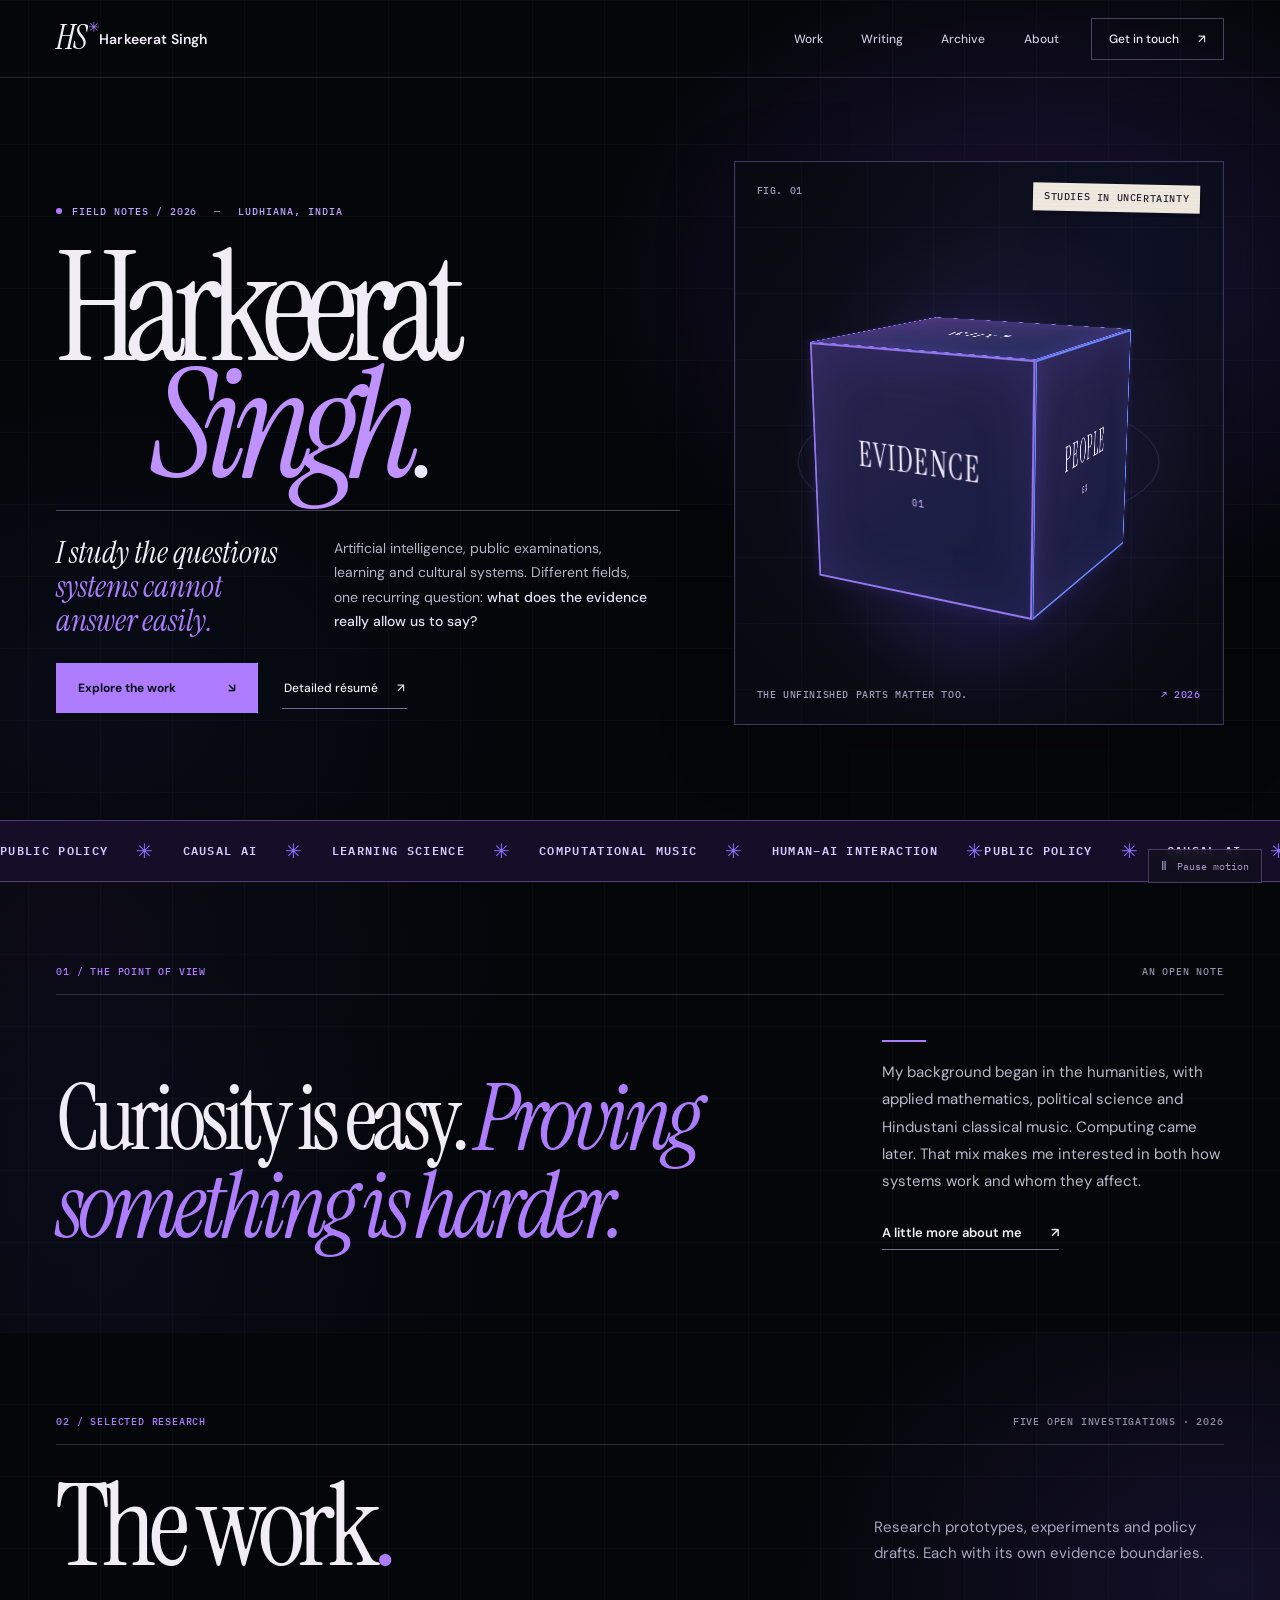
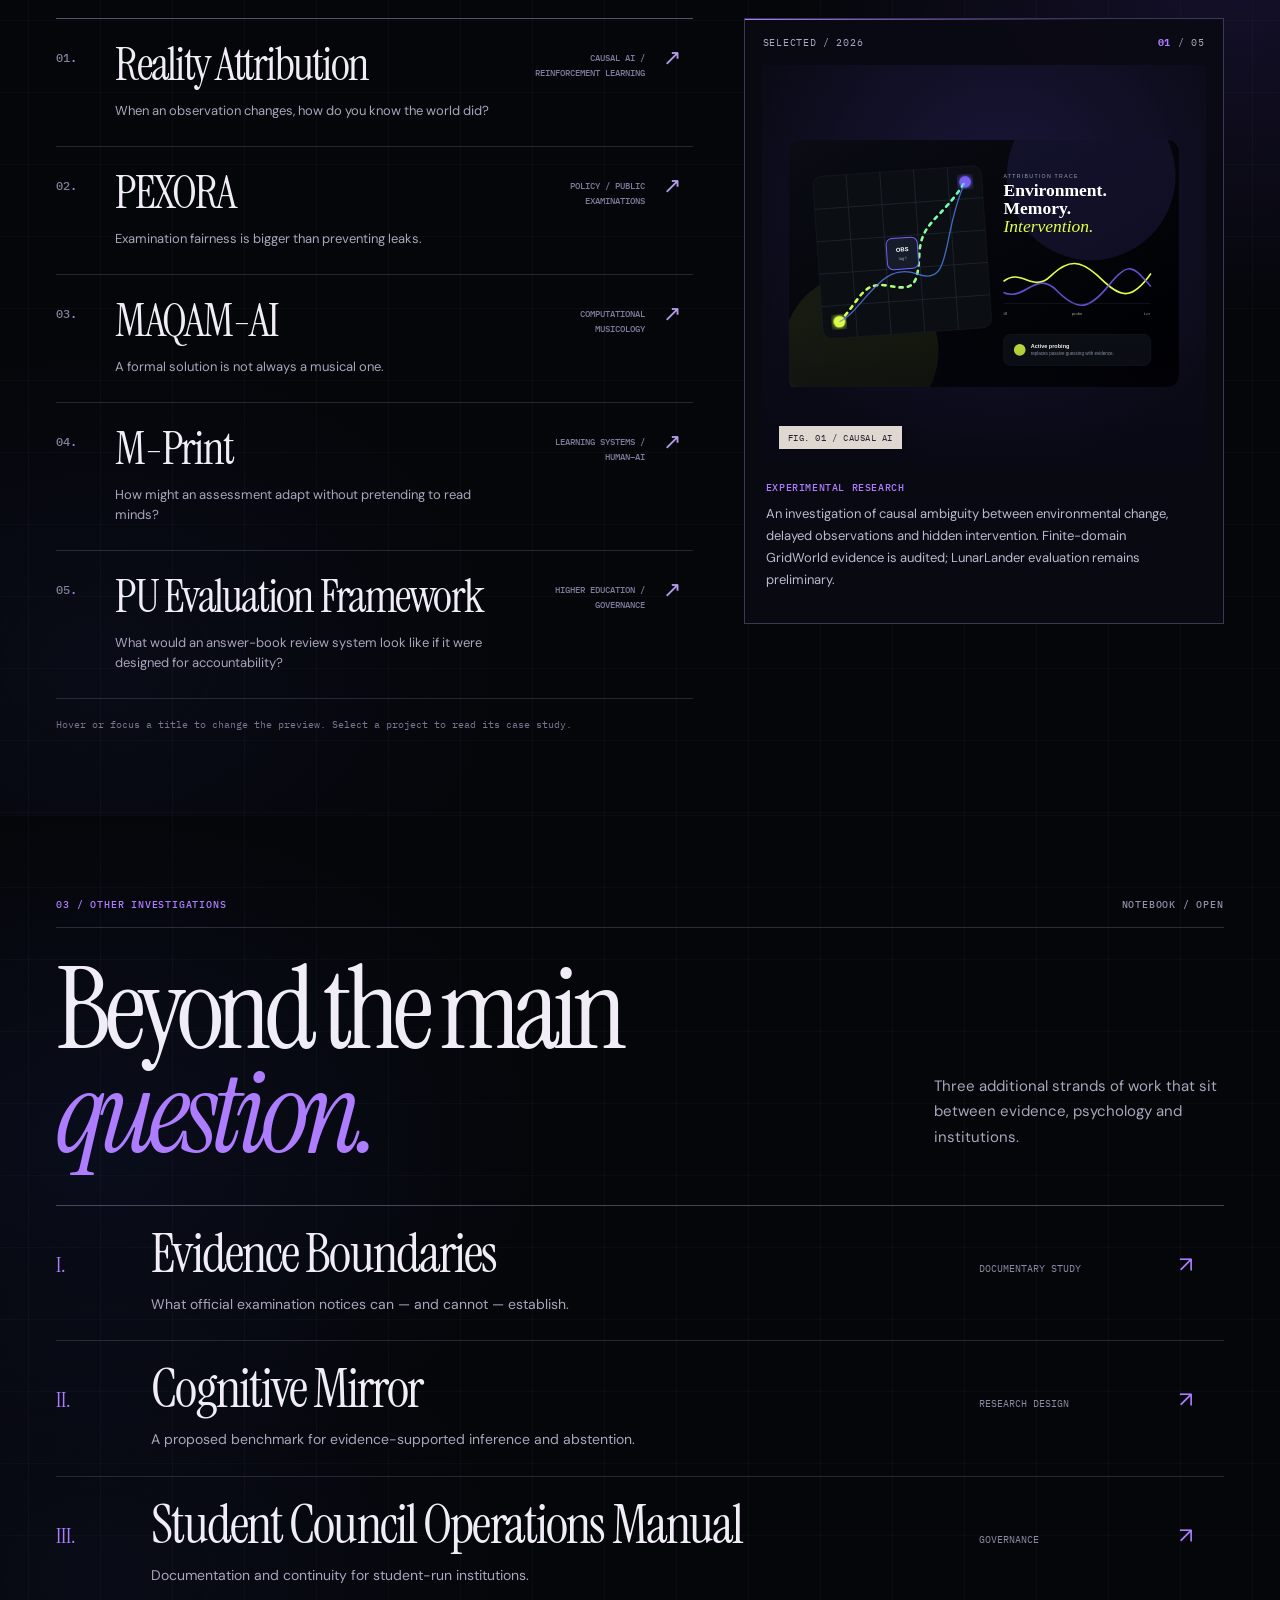
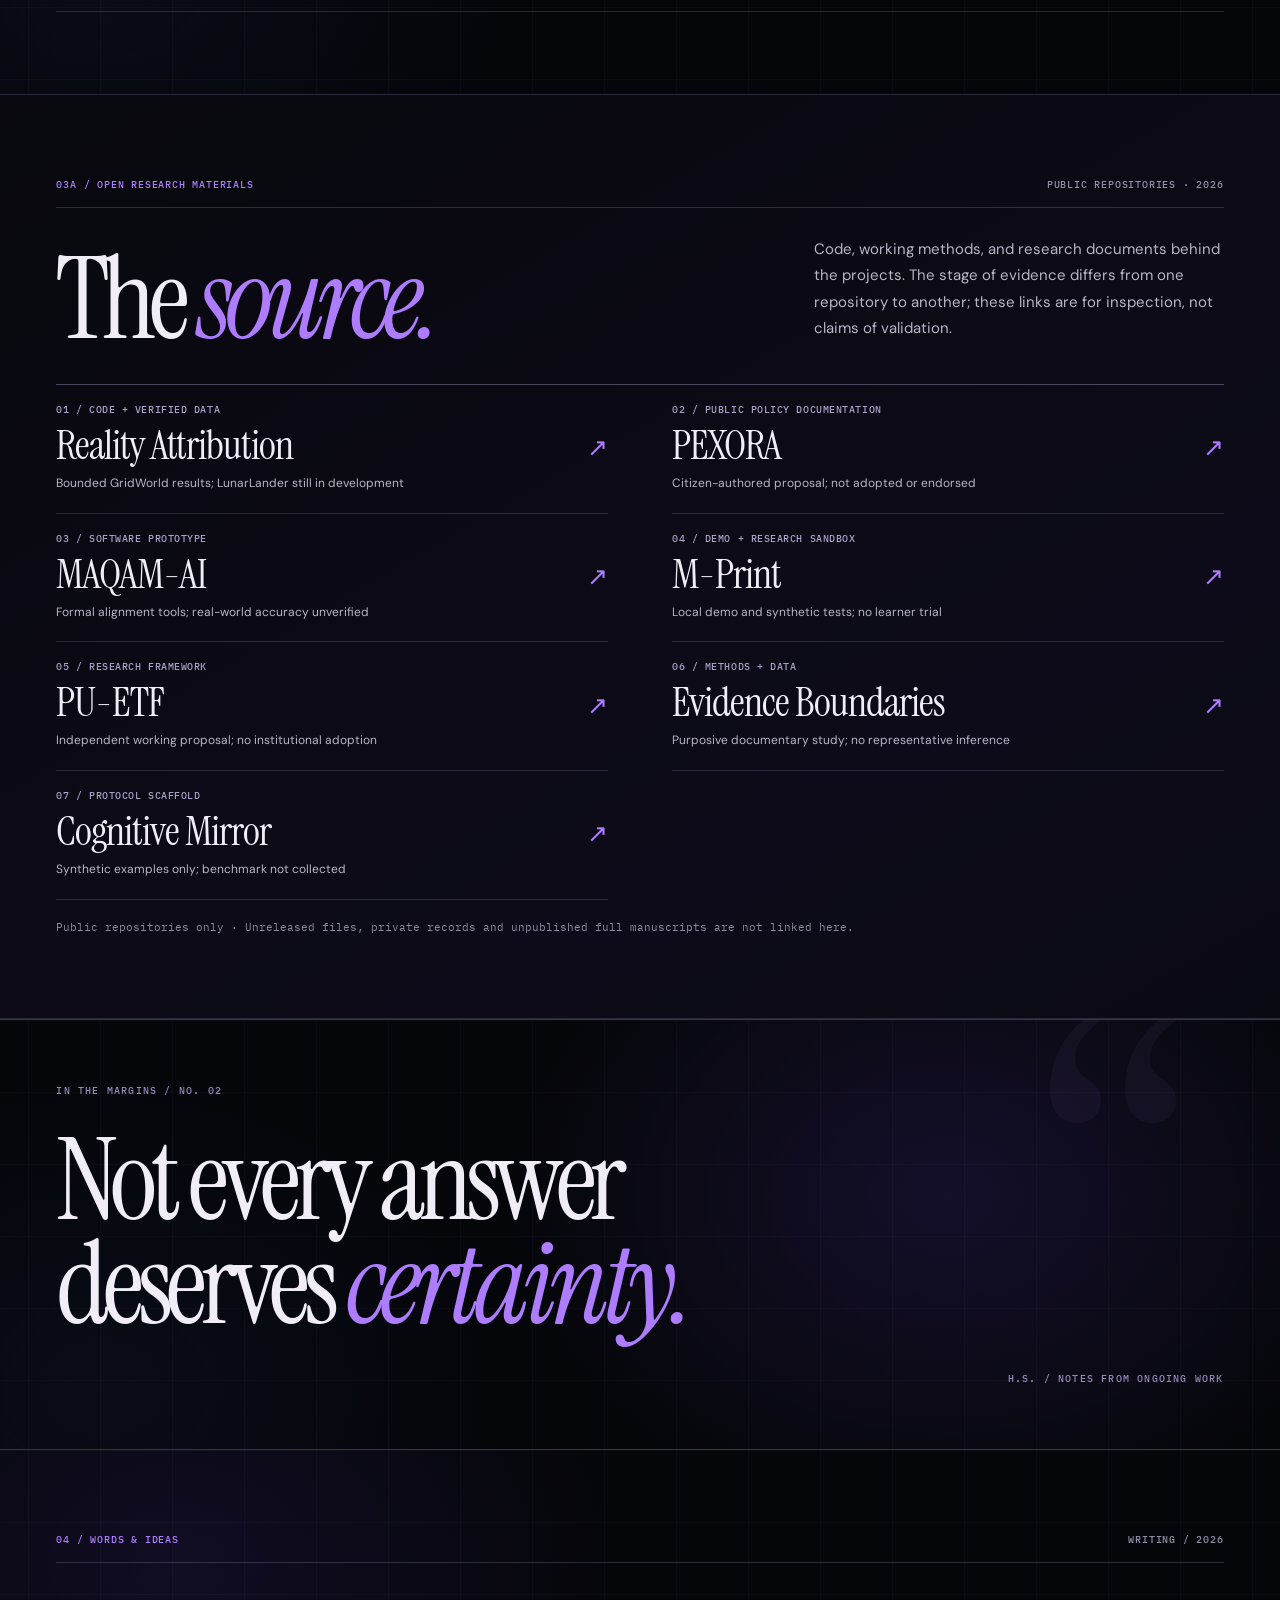
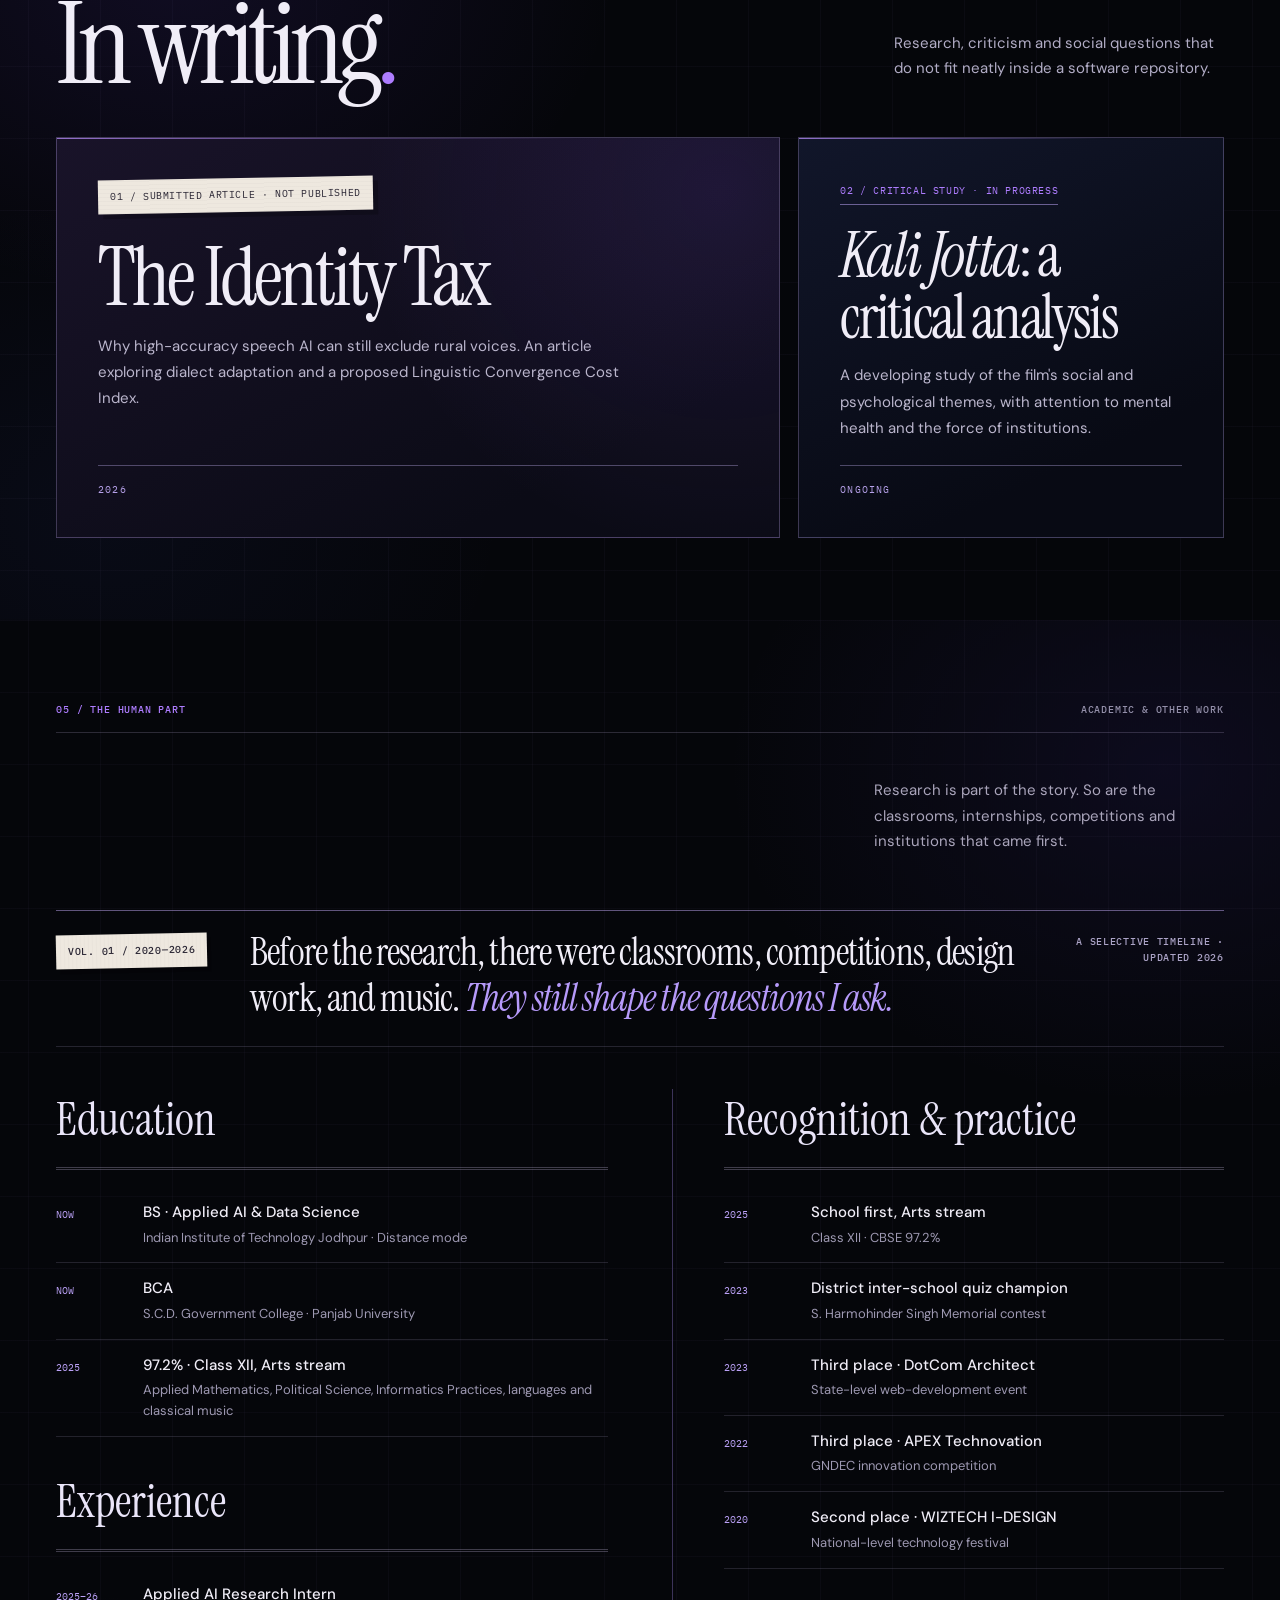
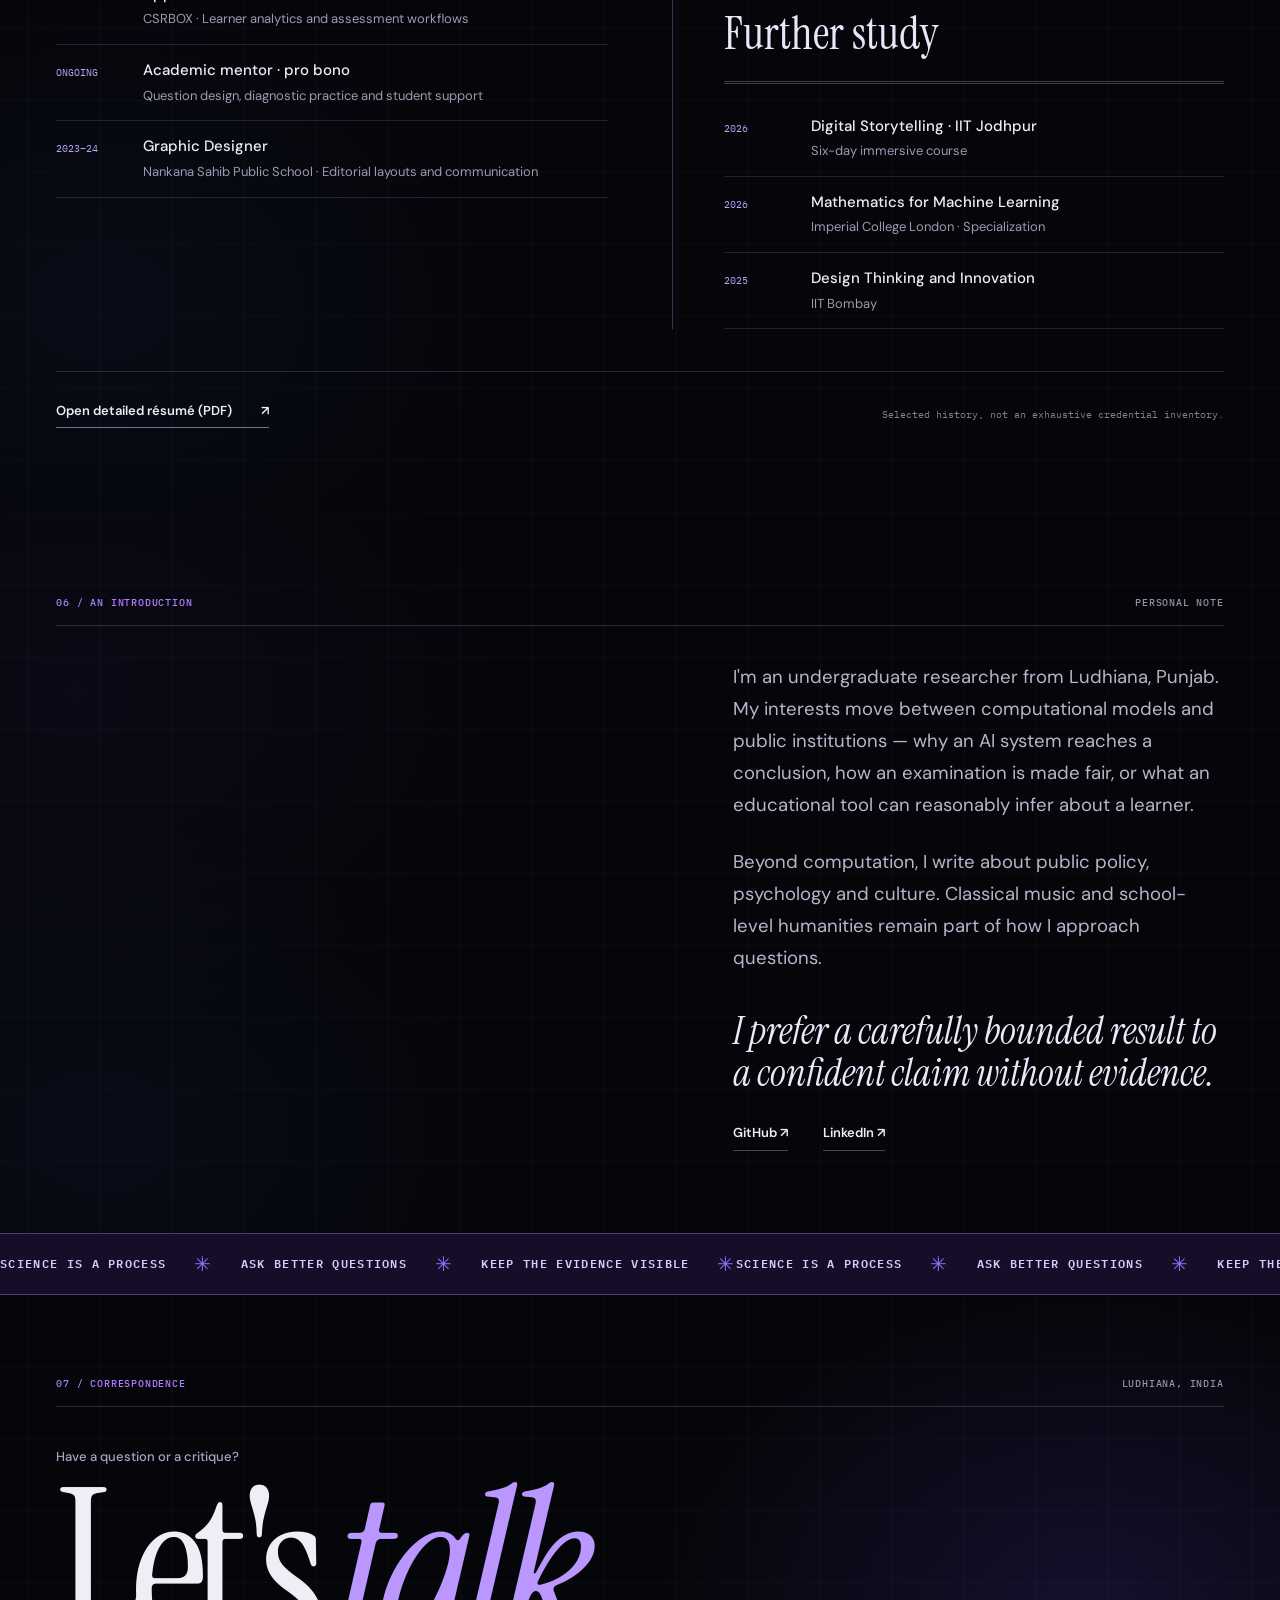
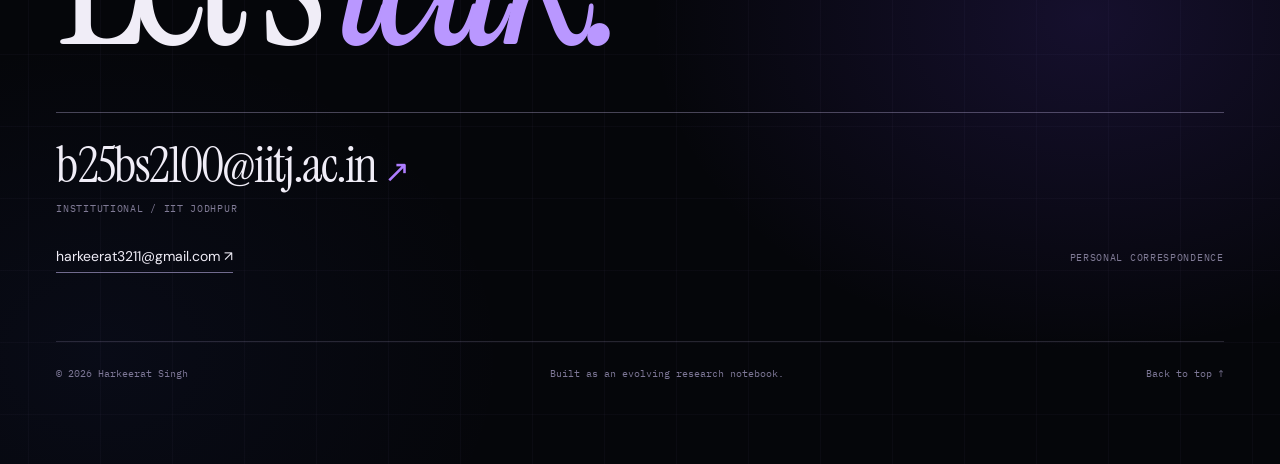
==== commit 6dee8677: "Replace public portfolio resume with updated detailed six-page edition" ====
--- a/docs/index.html
+++ b/docs/index.html
@@ -19,7 +19,7 @@
 <div class="hero-intro"><p class="eyebrow"><span class="eyebrow-dot"></span>Field Notes / 2026 <span class="eyebrow-divider">—</span> Ludhiana, India</p>
 <h1 id="hero-title" class="hero-title"><span class="name-one">Harkeerat</span><span class="name-two"><em>Singh</em><span class="period">.</span></span></h1>
 <div class="hero-bottom"><p class="hero-manifesto">I study the questions <em>systems cannot answer easily.</em></p><p class="hero-intro-copy">Artificial intelligence, public examinations, learning and cultural systems. Different fields, one recurring question: <strong>what does the evidence really allow us to say?</strong></p></div>
-<div class="hero-links"><a class="primary-action" href="#work"><span>Explore the work</span><span aria-hidden="true">↘</span></a><a href="assets/docs/Harkeerat_Singh_Research_CV_2026.pdf" class="secondary-action" target="_blank" rel="noopener">Research CV <span aria-hidden="true">↗</span></a></div>
+<div class="hero-links"><a class="primary-action" href="#work"><span>Explore the work</span><span aria-hidden="true">↘</span></a><a href="assets/docs/Harkeerat_Singh_Research_CV_2026.pdf" class="secondary-action" target="_blank" rel="noopener">Detailed résumé <span aria-hidden="true">↗</span></a></div>
 </div>
 <div class="hero-art" aria-label="Slowly rotating three-dimensional research cube"><div class="art-top"><span>FIG. 01</span><span>STUDIES IN UNCERTAINTY</span></div><div class="art-geometry" aria-hidden="true"><div class="art-orbit"></div><div class="art-cube"><div class="cube-face cube-front"><span>EVIDENCE</span><b>01</b></div><div class="cube-face cube-back"><span>RESEARCH</span><b>02</b></div><div class="cube-face cube-right"><span>PEOPLE</span><b>03</b></div><div class="cube-face cube-left"><span>POLICY</span><b>04</b></div><div class="cube-face cube-top"><span>WHY?</span></div><div class="cube-face cube-bottom"><span>HOW?</span></div></div></div><div class="art-bottom"><span>THE UNFINISHED PARTS MATTER TOO.</span><span>↗ 2026</span></div></div>
 <div class="hero-side-note"><span>SCROLL TO READ</span><span class="line-down"></span><span>↓</span></div>
@@ -87,7 +87,7 @@
 </section>
 <section class="editorial-break" aria-label="Research maxim"><div class="break-number">IN THE MARGINS / NO. 02</div><p>Not every answer<br>deserves <em>certainty.</em></p><div class="break-signature">H.S. / NOTES FROM ONGOING WORK</div></section>
 <section class="writing-section section-space" id="writing"><div class="section-meta"><span>04 / WORDS & IDEAS</span><span>WRITING / 2026</span></div><div class="writing-header"><h2 class="section-title reveal">In writing<span class="title-punct">.</span></h2><p>Research, criticism and social questions that do not fit neatly inside a software repository.</p></div><div class="writing-list"><article class="writing-entry writing-feature"><div><span class="writing-type">01 / SUBMITTED ARTICLE · NOT PUBLISHED</span><h3>The Identity Tax</h3><p>Why high-accuracy speech AI can still exclude rural voices. An article exploring dialect adaptation and a proposed Linguistic Convergence Cost Index.</p></div><span class="writing-year">2026</span></article><article class="writing-entry writing-secondary"><div><span class="writing-type">02 / CRITICAL STUDY · IN PROGRESS</span><h3><em>Kali Jotta</em>: a critical analysis</h3><p>A developing study of the film's social and psychological themes, with attention to mental health and the force of institutions.</p></div><span class="writing-year">ONGOING</span></article></div></section>
-<section class="archive-section section-space" id="archive"><div class="section-meta"><span>05 / THE HUMAN PART</span><span>ACADEMIC & OTHER WORK</span></div><div class="archive-head"><h2 class="section-title reveal">The archive<span class="title-punct">.</span></h2><p>Research is part of the story. So are the classrooms, internships, competitions and institutions that came first.</p></div><div class="archive-foreword" aria-label="Archive introduction"><span class="archive-issue">VOL. 01 / 2020—2026</span><p>Before the research, there were classrooms, competitions, design work, and music. <em>They still shape the questions I ask.</em></p><span class="archive-caption">A selective timeline · Updated 2026</span></div><div class="archive-columns"><div class="archive-col"><h3>Education</h3><div class="archive-item"><span>NOW</span><p><strong>BS · Applied AI & Data Science</strong><small>Indian Institute of Technology Jodhpur · Distance mode</small></p></div><div class="archive-item"><span>NOW</span><p><strong>BCA</strong><small>S.C.D. Government College · Panjab University</small></p></div><div class="archive-item"><span>2025</span><p><strong>97.2% · Class XII, Arts stream</strong><small>Applied Mathematics, Political Science, Informatics Practices, languages and classical music</small></p></div><h3>Experience</h3><div class="archive-item"><span>2025–26</span><p><strong>Applied AI Research Intern</strong><small>CSRBOX · Learner analytics and assessment workflows</small></p></div><div class="archive-item"><span>ONGOING</span><p><strong>Academic mentor · pro bono</strong><small>Question design, diagnostic practice and student support</small></p></div><div class="archive-item"><span>2023–24</span><p><strong>Graphic Designer</strong><small>Nankana Sahib Public School · Editorial layouts and communication</small></p></div></div><div class="archive-col"><h3>Recognition & practice</h3><div class="archive-item"><span>2025</span><p><strong>School first, Arts stream</strong><small>Class XII · CBSE 97.2%</small></p></div><div class="archive-item"><span>2023</span><p><strong>District inter-school quiz champion</strong><small>S. Harmohinder Singh Memorial contest</small></p></div><div class="archive-item"><span>2023</span><p><strong>Third place · DotCom Architect</strong><small>State-level web-development event</small></p></div><div class="archive-item"><span>2022</span><p><strong>Third place · APEX Technovation</strong><small>GNDEC innovation competition</small></p></div><div class="archive-item"><span>2020</span><p><strong>Second place · WIZTECH I-DESIGN</strong><small>National-level technology festival</small></p></div><h3>Further study</h3><div class="archive-item"><span>2026</span><p><strong>Digital Storytelling · IIT Jodhpur</strong><small>Six-day immersive course</small></p></div><div class="archive-item"><span>2026</span><p><strong>Mathematics for Machine Learning</strong><small>Imperial College London · Specialization</small></p></div><div class="archive-item"><span>2025</span><p><strong>Design Thinking and Innovation</strong><small>IIT Bombay</small></p></div></div></div><div class="archive-bottom"><a class="underlink" href="assets/docs/Harkeerat_Singh_Research_CV_2026.pdf" target="_blank" rel="noopener">Open concise research CV <span>↗</span></a><p>Selected history, not an exhaustive credential inventory.</p></div></section>
+<section class="archive-section section-space" id="archive"><div class="section-meta"><span>05 / THE HUMAN PART</span><span>ACADEMIC & OTHER WORK</span></div><div class="archive-head"><h2 class="section-title reveal">The archive<span class="title-punct">.</span></h2><p>Research is part of the story. So are the classrooms, internships, competitions and institutions that came first.</p></div><div class="archive-foreword" aria-label="Archive introduction"><span class="archive-issue">VOL. 01 / 2020—2026</span><p>Before the research, there were classrooms, competitions, design work, and music. <em>They still shape the questions I ask.</em></p><span class="archive-caption">A selective timeline · Updated 2026</span></div><div class="archive-columns"><div class="archive-col"><h3>Education</h3><div class="archive-item"><span>NOW</span><p><strong>BS · Applied AI & Data Science</strong><small>Indian Institute of Technology Jodhpur · Distance mode</small></p></div><div class="archive-item"><span>NOW</span><p><strong>BCA</strong><small>S.C.D. Government College · Panjab University</small></p></div><div class="archive-item"><span>2025</span><p><strong>97.2% · Class XII, Arts stream</strong><small>Applied Mathematics, Political Science, Informatics Practices, languages and classical music</small></p></div><h3>Experience</h3><div class="archive-item"><span>2025–26</span><p><strong>Applied AI Research Intern</strong><small>CSRBOX · Learner analytics and assessment workflows</small></p></div><div class="archive-item"><span>ONGOING</span><p><strong>Academic mentor · pro bono</strong><small>Question design, diagnostic practice and student support</small></p></div><div class="archive-item"><span>2023–24</span><p><strong>Graphic Designer</strong><small>Nankana Sahib Public School · Editorial layouts and communication</small></p></div></div><div class="archive-col"><h3>Recognition & practice</h3><div class="archive-item"><span>2025</span><p><strong>School first, Arts stream</strong><small>Class XII · CBSE 97.2%</small></p></div><div class="archive-item"><span>2023</span><p><strong>District inter-school quiz champion</strong><small>S. Harmohinder Singh Memorial contest</small></p></div><div class="archive-item"><span>2023</span><p><strong>Third place · DotCom Architect</strong><small>State-level web-development event</small></p></div><div class="archive-item"><span>2022</span><p><strong>Third place · APEX Technovation</strong><small>GNDEC innovation competition</small></p></div><div class="archive-item"><span>2020</span><p><strong>Second place · WIZTECH I-DESIGN</strong><small>National-level technology festival</small></p></div><h3>Further study</h3><div class="archive-item"><span>2026</span><p><strong>Digital Storytelling · IIT Jodhpur</strong><small>Six-day immersive course</small></p></div><div class="archive-item"><span>2026</span><p><strong>Mathematics for Machine Learning</strong><small>Imperial College London · Specialization</small></p></div><div class="archive-item"><span>2025</span><p><strong>Design Thinking and Innovation</strong><small>IIT Bombay</small></p></div></div></div><div class="archive-bottom"><a class="underlink" href="assets/docs/Harkeerat_Singh_Research_CV_2026.pdf" target="_blank" rel="noopener">Open detailed résumé (PDF) <span>↗</span></a><p>Selected history, not an exhaustive credential inventory.</p></div></section>
 <section class="about-section section-space" id="about"><div class="section-meta"><span>06 / AN INTRODUCTION</span><span>PERSONAL NOTE</span></div><div class="about-content"><h2 class="section-title reveal">Not one<br><em>discipline.</em></h2><div class="about-note"><p>I'm an undergraduate researcher from Ludhiana, Punjab. My interests move between computational models and public institutions — why an AI system reaches a conclusion, how an examination is made fair, or what an educational tool can reasonably infer about a learner.</p><p>Beyond computation, I write about public policy, psychology and culture. Classical music and school-level humanities remain part of how I approach questions.</p><p class="about-line">I prefer a carefully bounded result to a confident claim without evidence.</p><div class="about-links"><a href="https://github.com/iharkeerat" target="_blank" rel="noopener noreferrer">GitHub ↗</a><a href="https://www.linkedin.com/in/harkeeratsingh01/" target="_blank" rel="noopener noreferrer">LinkedIn ↗</a></div></div></div></section>
 <div class="ticker ticker-last" aria-hidden="true"><div class="ticker-track reverse"><div class="ticker-unit">SCIENCE IS A PROCESS <span>✳</span> ASK BETTER QUESTIONS <span>✳</span> KEEP THE EVIDENCE VISIBLE <span>✳</span> </div><div class="ticker-unit">SCIENCE IS A PROCESS <span>✳</span> ASK BETTER QUESTIONS <span>✳</span> KEEP THE EVIDENCE VISIBLE <span>✳</span> </div></div></div>
 <section class="contact-section section-space" id="contact"><div class="section-meta"><span>07 / CORRESPONDENCE</span><span>LUDHIANA, INDIA</span></div><p class="contact-overline">Have a question or a critique?</p><h2>Let's <em>talk.</em></h2><div class="contact-main"><a href="mailto:b25bs2100@iitj.ac.in" class="contact-mail">b25bs2100@iitj.ac.in <span>↗</span></a><span class="contact-label">INSTITUTIONAL / IIT JODHPUR</span></div><div class="contact-secondary"><a href="mailto:harkeerat3211@gmail.com">harkeerat3211@gmail.com ↗</a><span>PERSONAL CORRESPONDENCE</span></div><footer class="footer"><span>© 2026 Harkeerat Singh</span><span>Built as an evolving research notebook.</span><a href="#top">Back to top ↑</a></footer></section>
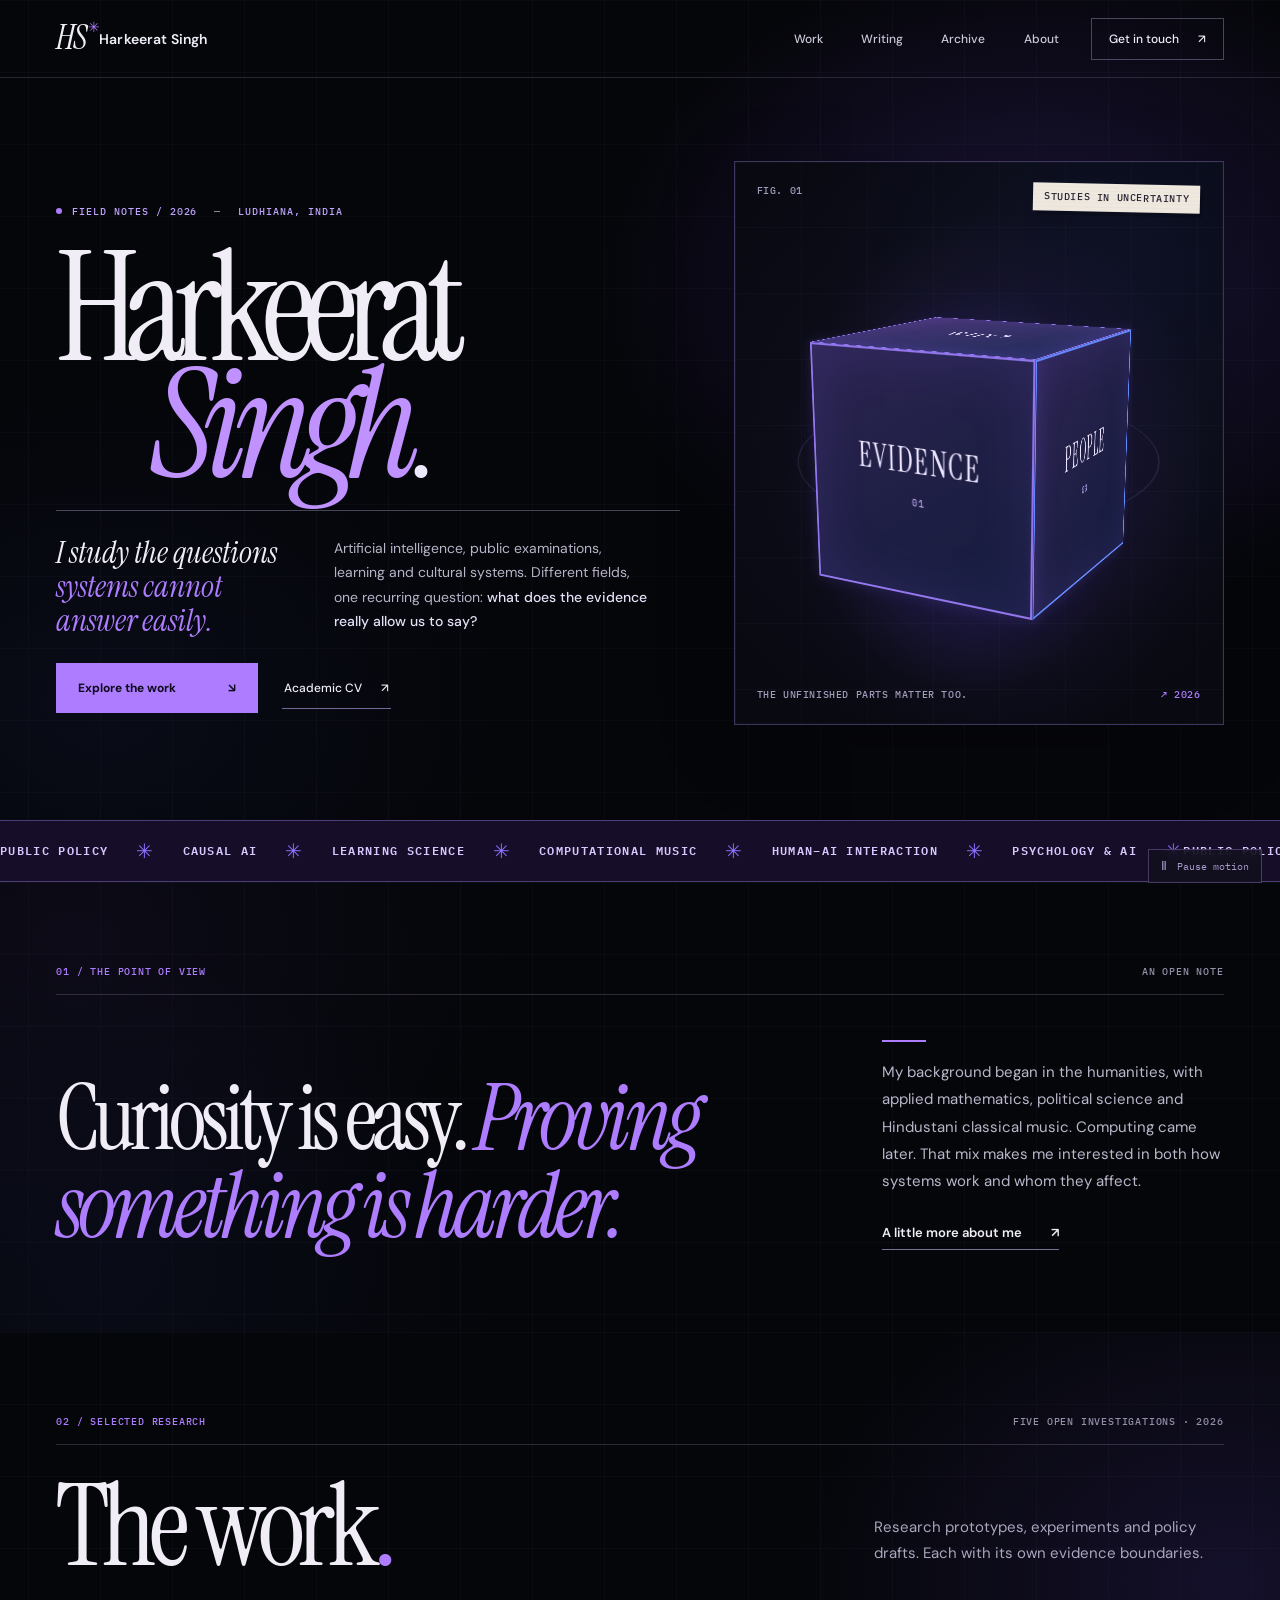
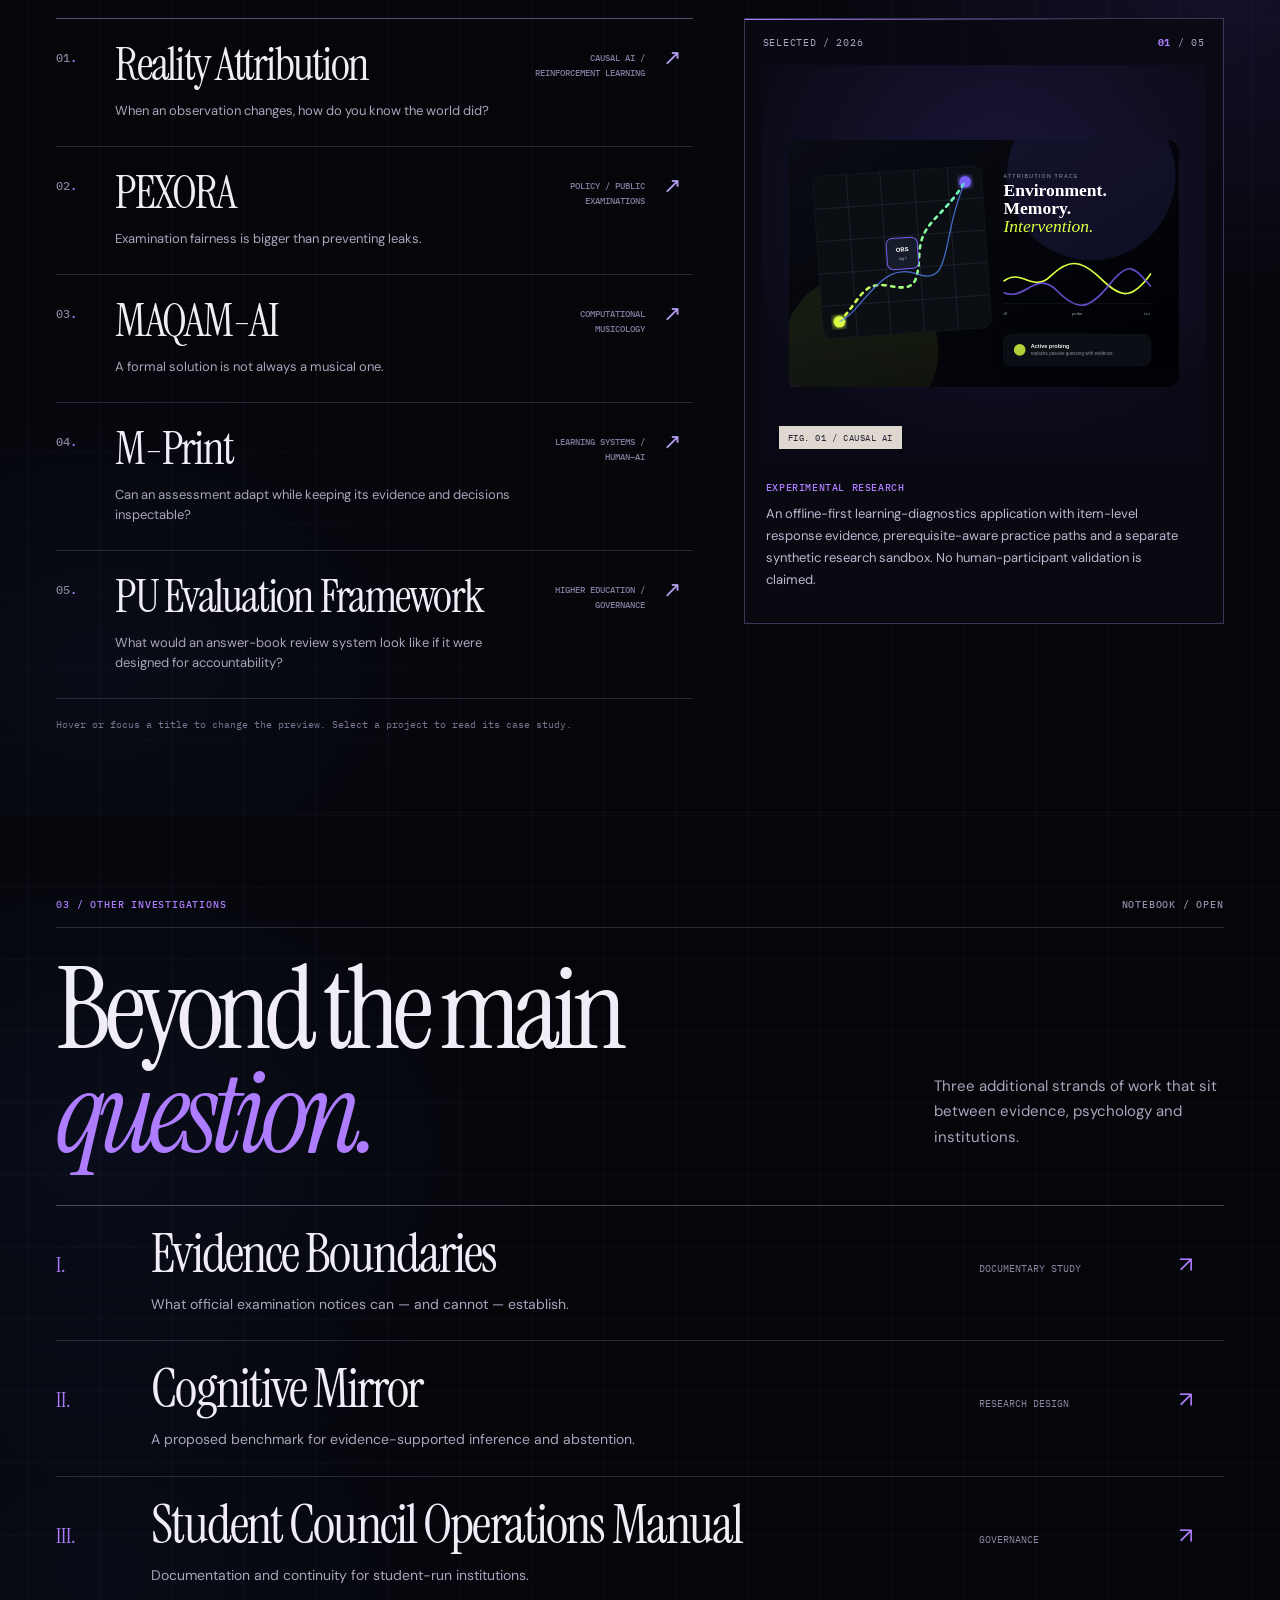
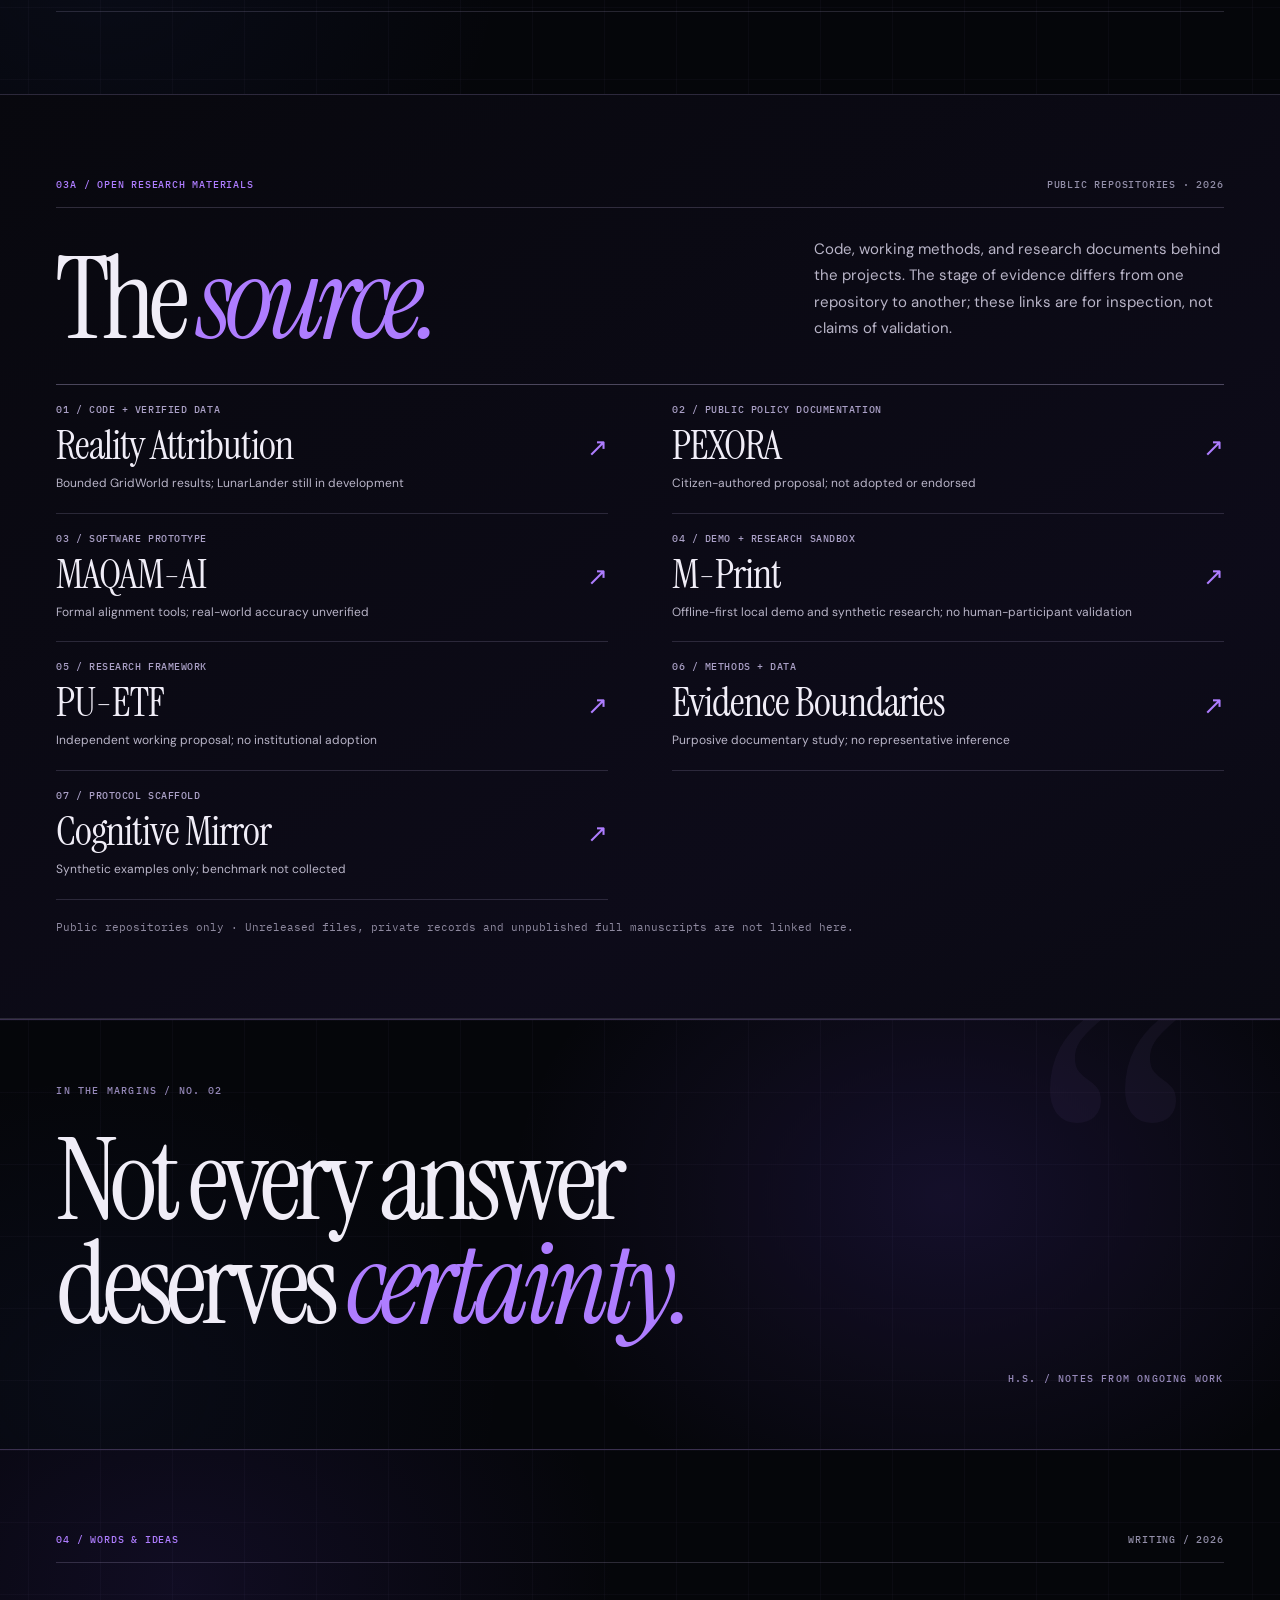
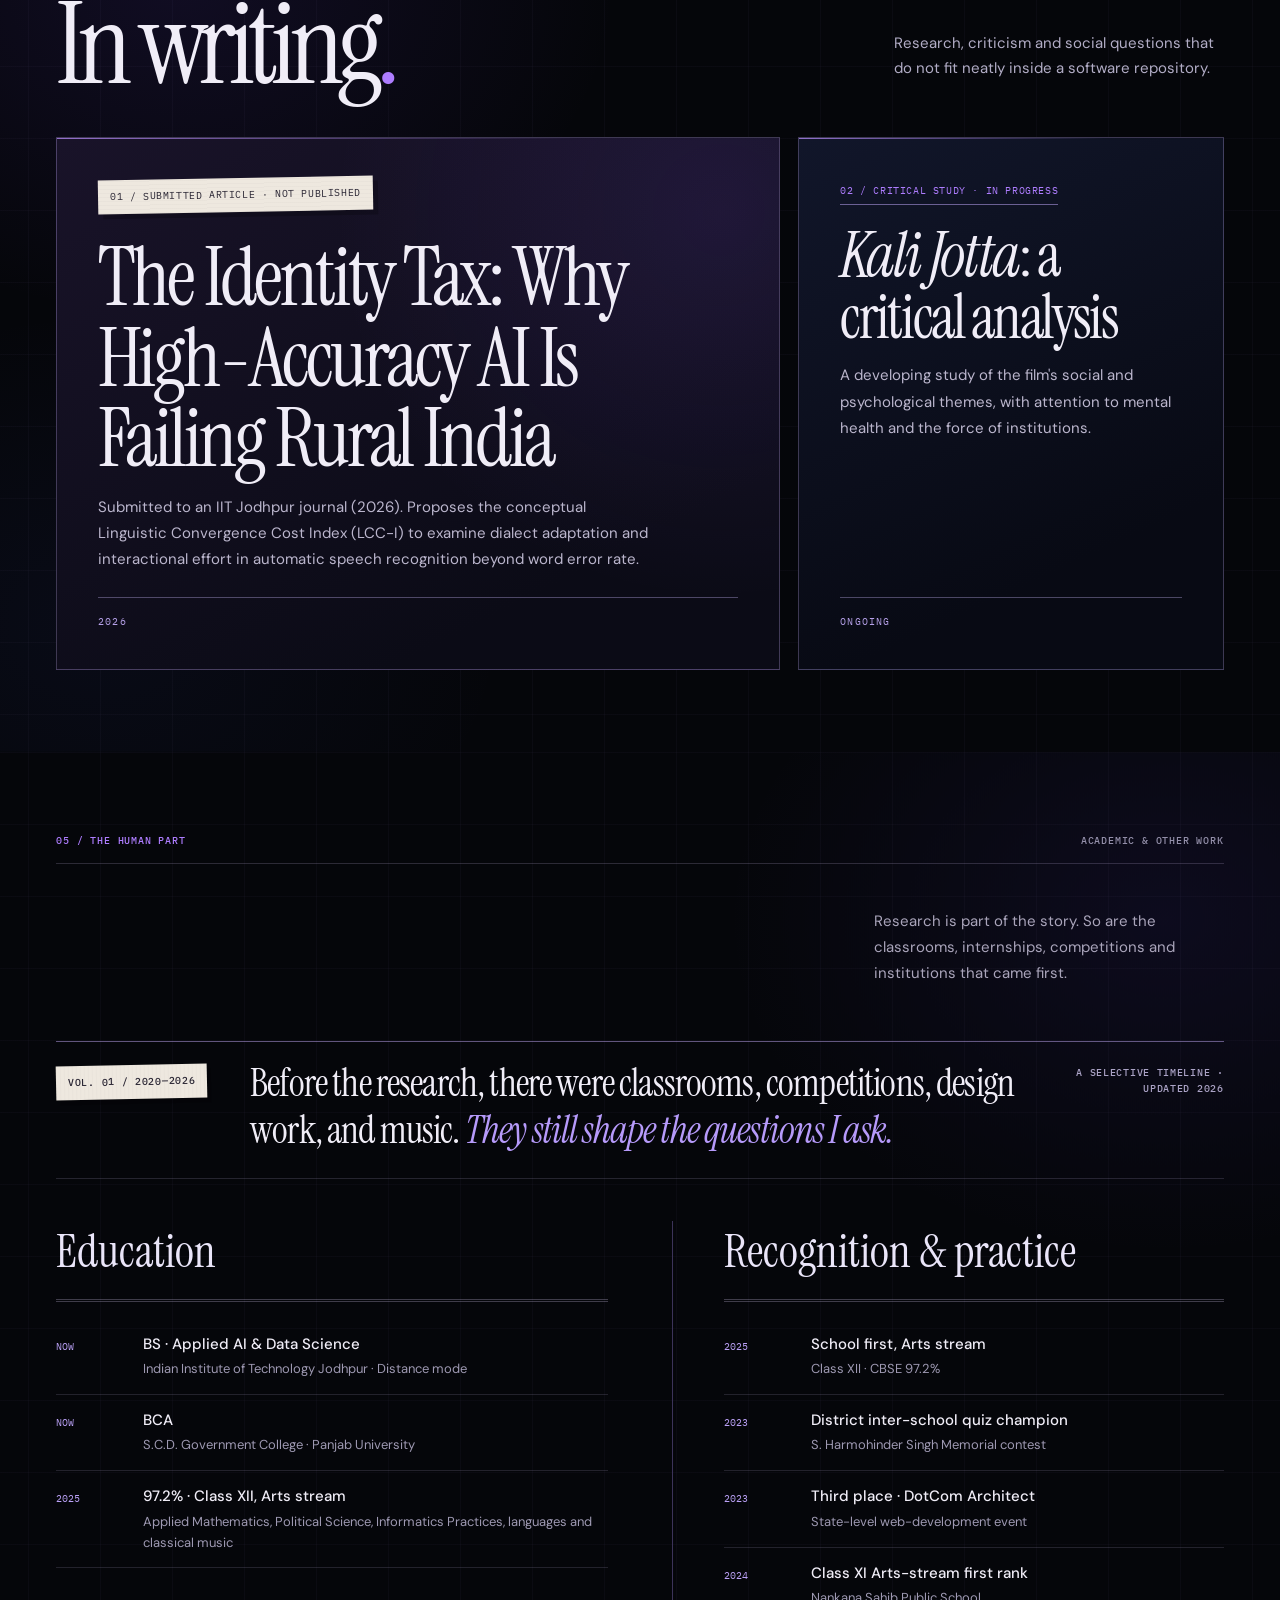
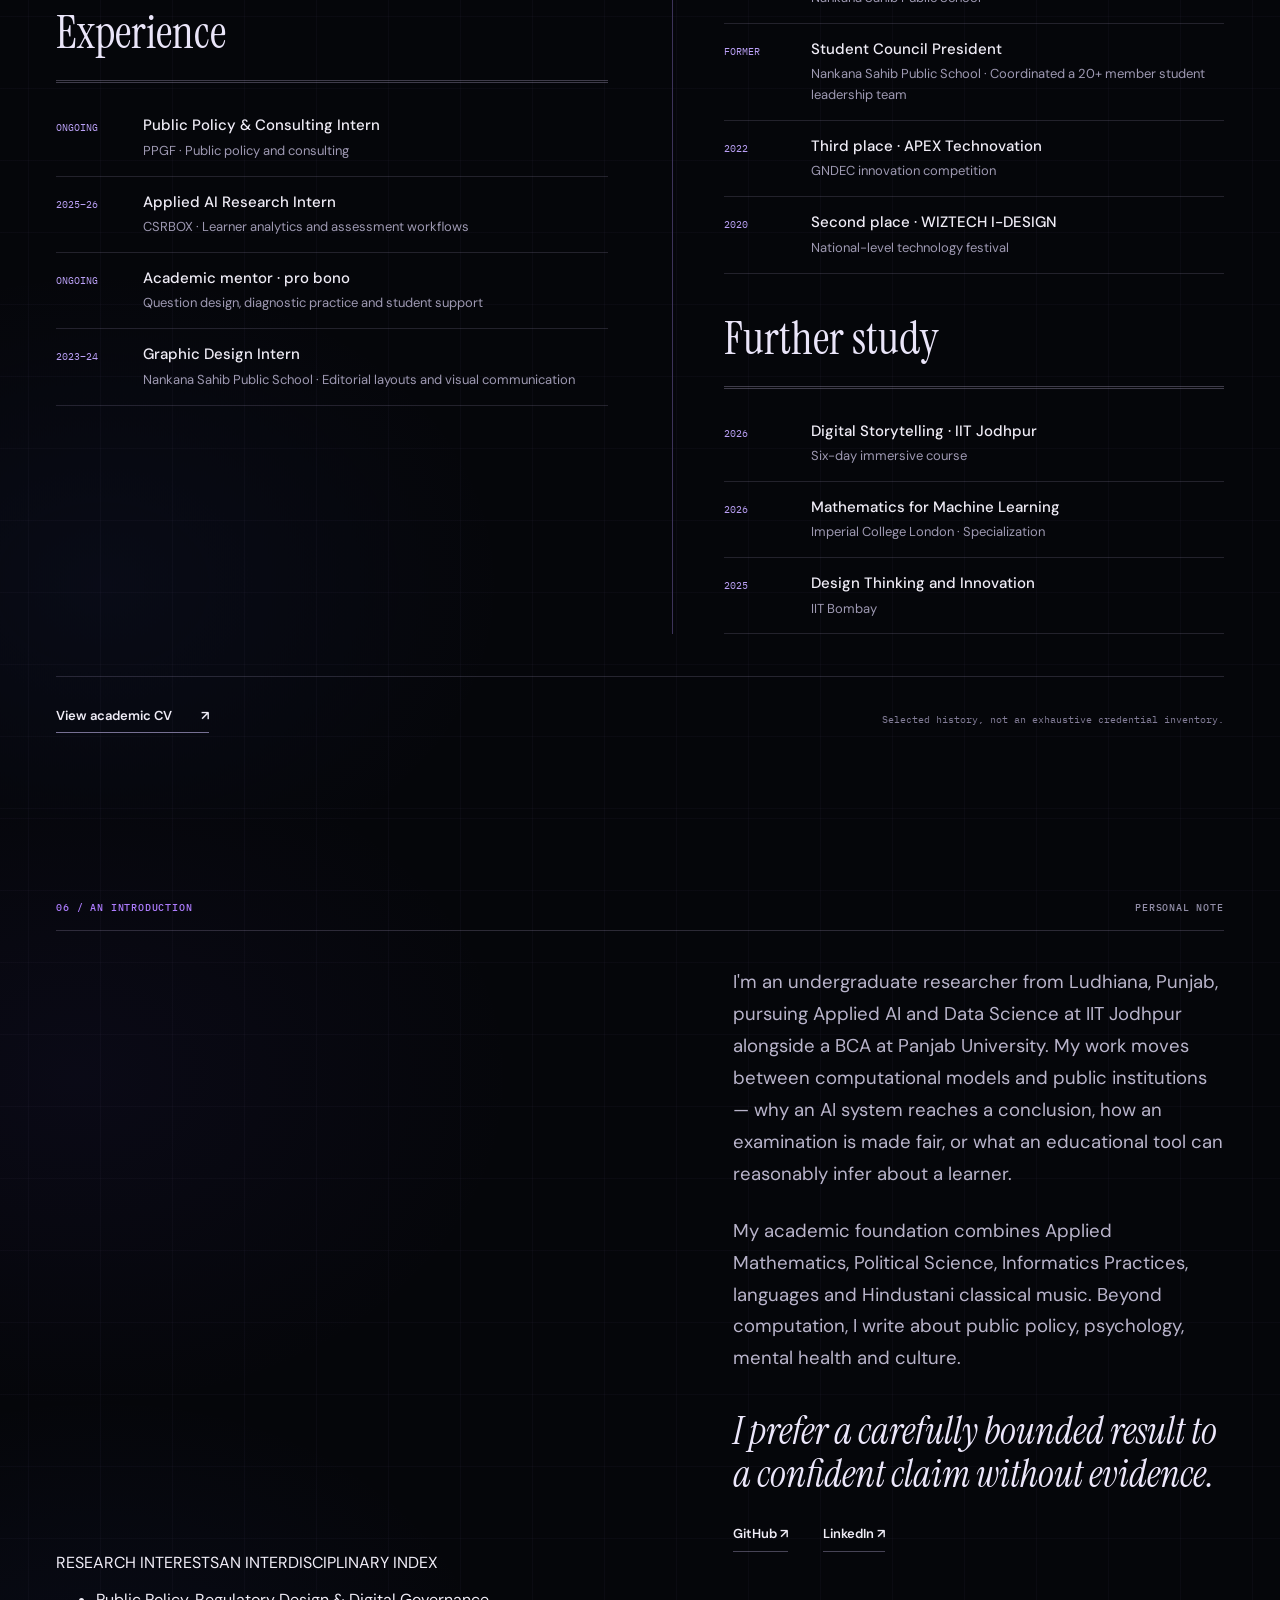
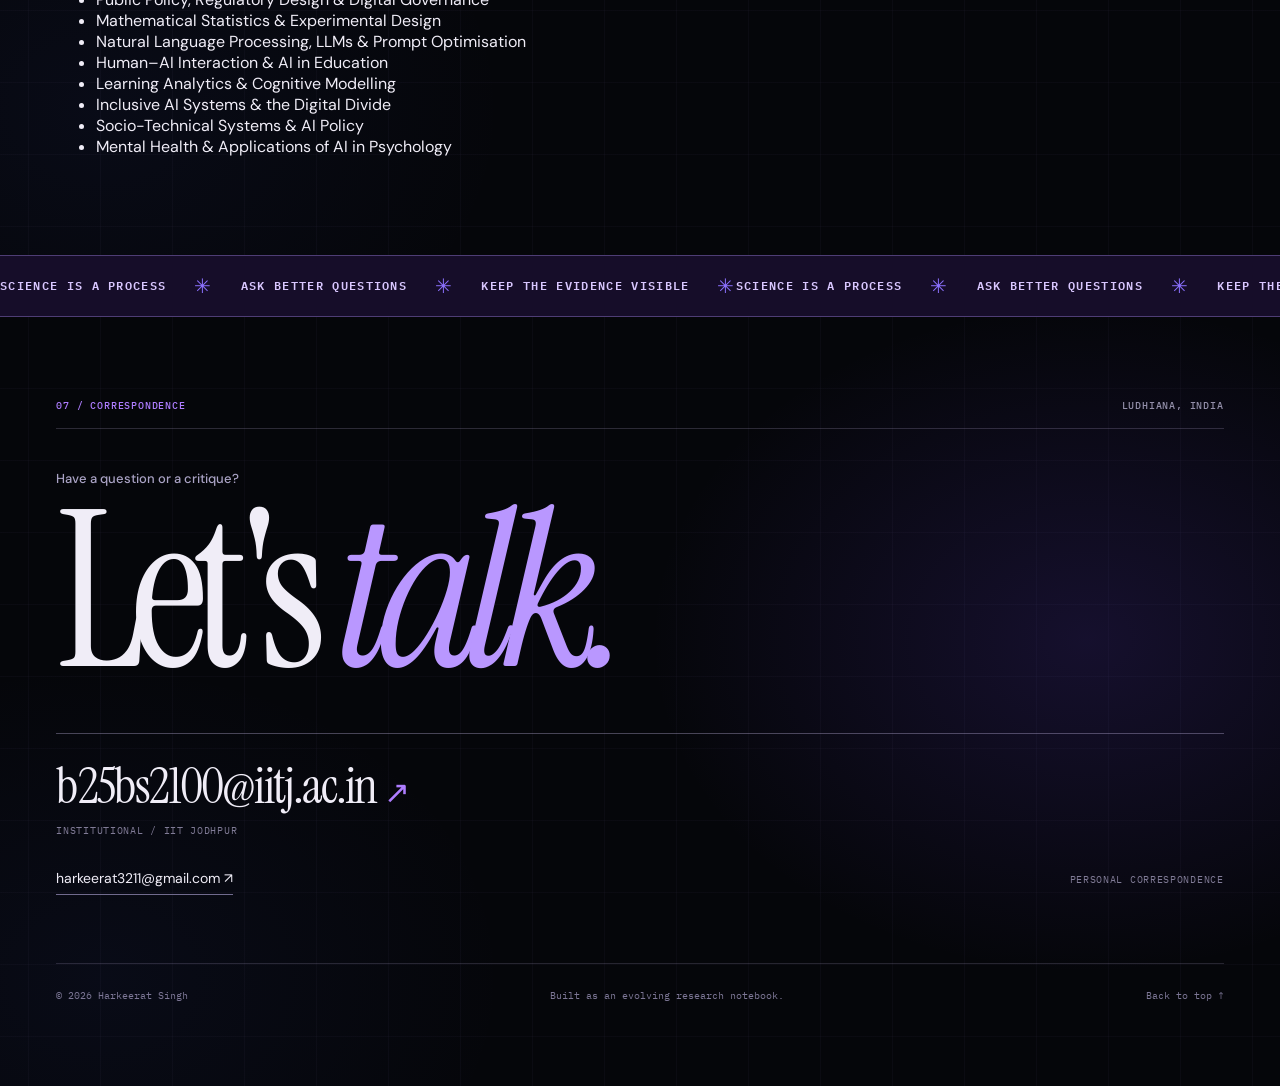
==== commit d0ec8b6a: "site: refresh research profile, writing, experience and academic CV links" ====
--- a/docs/index.html
+++ b/docs/index.html
@@ -2,14 +2,14 @@
 <html lang="en"><head>
 <meta charset="utf-8"><meta name="viewport" content="width=device-width,initial-scale=1,viewport-fit=cover">
 <meta name="theme-color" content="#05060a"><meta name="color-scheme" content="dark">
-<meta name="description" content="Harkeerat Singh — undergraduate researcher at the intersection of AI, evidence, education and public policy. Selected research, working papers and independent projects.">
+<meta name="description" content="Harkeerat Singh — undergraduate researcher at IIT Jodhpur and Panjab University, working across artificial intelligence, human-centred research, public policy, learning systems and psychology.">
 <meta property="og:type" content="website"><meta property="og:title" content="Harkeerat Singh — Independent Research"><meta property="og:description" content="Studies in uncertainty, evidence and public life."><meta property="og:image" content="assets/images/og-card.png">
 <link rel="icon" href="assets/icons/favicon.svg" type="image/svg+xml"><link rel="manifest" href="manifest.webmanifest">
 <link rel="preconnect" href="https://fonts.googleapis.com"><link rel="preconnect" href="https://fonts.gstatic.com" crossorigin>
 <link href="https://fonts.googleapis.com/css2?family=DM+Sans:wght@400;500;600;700&amp;family=IBM+Plex+Mono:wght@400;500;600&amp;family=Instrument+Serif:ital@0;1&amp;display=swap" rel="stylesheet">
-<link rel="stylesheet" href="studio.css?v=9"><link rel="stylesheet" href="press-v10.css?v=12"><script defer src="studio.js?v=9"></script>
+<link rel="stylesheet" href="studio.css?v=9"><link rel="stylesheet" href="press-v10.css?v=13"><script defer src="studio.js?v=9"></script>
 <title>Harkeerat Singh — Research / Writing / Public Systems</title>
-<script type="application/ld+json">{"@context":"https://schema.org","@type":"Person","name":"Harkeerat Singh","description":"Undergraduate researcher working across AI, public policy and learning systems","affiliation":[{"@type":"CollegeOrUniversity","name":"Indian Institute of Technology Jodhpur"},{"@type":"CollegeOrUniversity","name":"Panjab University"}],"sameAs":["https://github.com/iharkeerat","https://www.linkedin.com/in/harkeeratsingh01/"]}</script>
+<script type="application/ld+json">{"@context":"https://schema.org","@type":"Person","name":"Harkeerat Singh","description":"Undergraduate researcher working across AI, human-centred research, public policy, learning systems and psychology","affiliation":[{"@type":"CollegeOrUniversity","name":"Indian Institute of Technology Jodhpur"},{"@type":"CollegeOrUniversity","name":"Panjab University"}],"sameAs":["https://github.com/iharkeerat","https://www.linkedin.com/in/harkeeratsingh01/"]}</script>
 </head><body>
 <a href="#content" class="skip-link">Skip to content</a><div class="progress" aria-hidden="true"><span></span></div><div class="site-cursor" aria-hidden="true"><span class="cursor-point"></span><span class="cursor-ring"><span class="cursor-word"></span></span></div>
 <header class="header" id="header"><a class="logo" href="#top" aria-label="Harkeerat Singh, homepage"><span class="logo-mark">HS<span class="logo-star">✳</span></span><span class="logo-name">Harkeerat Singh</span></a><nav class="desktop-nav" aria-label="Main navigation"><a href="#work">Work</a><a href="#writing">Writing</a><a href="#archive">Archive</a><a href="#about">About</a></nav><div class="nav-end"><a href="#contact" class="nav-contact">Get in touch <span>↗</span></a><button class="menu-button" type="button" aria-label="Open navigation" aria-expanded="false" aria-controls="mobile-nav"><span></span><span></span></button></div></header>
@@ -19,12 +19,12 @@
 <div class="hero-intro"><p class="eyebrow"><span class="eyebrow-dot"></span>Field Notes / 2026 <span class="eyebrow-divider">—</span> Ludhiana, India</p>
 <h1 id="hero-title" class="hero-title"><span class="name-one">Harkeerat</span><span class="name-two"><em>Singh</em><span class="period">.</span></span></h1>
 <div class="hero-bottom"><p class="hero-manifesto">I study the questions <em>systems cannot answer easily.</em></p><p class="hero-intro-copy">Artificial intelligence, public examinations, learning and cultural systems. Different fields, one recurring question: <strong>what does the evidence really allow us to say?</strong></p></div>
-<div class="hero-links"><a class="primary-action" href="#work"><span>Explore the work</span><span aria-hidden="true">↘</span></a><a href="assets/docs/Harkeerat_Singh_Research_CV_2026.pdf" class="secondary-action" target="_blank" rel="noopener">Detailed résumé <span aria-hidden="true">↗</span></a></div>
+<div class="hero-links"><a class="primary-action" href="#work"><span>Explore the work</span><span aria-hidden="true">↘</span></a><a href="cv.html" class="secondary-action" target="_blank" rel="noopener">Academic CV <span aria-hidden="true">↗</span></a></div>
 </div>
 <div class="hero-art" aria-label="Slowly rotating three-dimensional research cube"><div class="art-top"><span>FIG. 01</span><span>STUDIES IN UNCERTAINTY</span></div><div class="art-geometry" aria-hidden="true"><div class="art-orbit"></div><div class="art-cube"><div class="cube-face cube-front"><span>EVIDENCE</span><b>01</b></div><div class="cube-face cube-back"><span>RESEARCH</span><b>02</b></div><div class="cube-face cube-right"><span>PEOPLE</span><b>03</b></div><div class="cube-face cube-left"><span>POLICY</span><b>04</b></div><div class="cube-face cube-top"><span>WHY?</span></div><div class="cube-face cube-bottom"><span>HOW?</span></div></div></div><div class="art-bottom"><span>THE UNFINISHED PARTS MATTER TOO.</span><span>↗ 2026</span></div></div>
 <div class="hero-side-note"><span>SCROLL TO READ</span><span class="line-down"></span><span>↓</span></div>
 </section>
-<div class="ticker" aria-label="Research disciplines"><div class="ticker-track" aria-hidden="true"><div class="ticker-unit">PUBLIC POLICY <span>✳</span> CAUSAL AI <span>✳</span> LEARNING SCIENCE <span>✳</span> COMPUTATIONAL MUSIC <span>✳</span> HUMAN–AI INTERACTION <span>✳</span> </div><div class="ticker-unit">PUBLIC POLICY <span>✳</span> CAUSAL AI <span>✳</span> LEARNING SCIENCE <span>✳</span> COMPUTATIONAL MUSIC <span>✳</span> HUMAN–AI INTERACTION <span>✳</span> </div></div></div>
+<div class="ticker" aria-label="Research disciplines"><div class="ticker-track" aria-hidden="true"><div class="ticker-unit">PUBLIC POLICY <span>✳</span> CAUSAL AI <span>✳</span> LEARNING SCIENCE <span>✳</span> COMPUTATIONAL MUSIC <span>✳</span> HUMAN–AI INTERACTION <span>✳</span> PSYCHOLOGY & AI <span>✳</span> </div><div class="ticker-unit">PUBLIC POLICY <span>✳</span> CAUSAL AI <span>✳</span> LEARNING SCIENCE <span>✳</span> COMPUTATIONAL MUSIC <span>✳</span> HUMAN–AI INTERACTION <span>✳</span> PSYCHOLOGY & AI <span>✳</span> </div></div></div>
 <section class="intro-section section-space" id="approach"><div class="section-meta"><span>01 / THE POINT OF VIEW</span><span>AN OPEN NOTE</span></div><div class="intro-grid"><h2 class="statement reveal">Curiosity is easy. <em>Proving something is harder.</em></h2><div class="intro-side reveal"><div class="rule-accent"></div><p>My background began in the humanities, with applied mathematics, political science and Hindustani classical music. Computing came later. That mix makes me interested in both how systems work and whom they affect.</p><a class="underlink" href="#about">A little more about me <span>↗</span></a></div></div></section>
 <section class="work-section section-space" id="work"><div class="section-meta"><span>02 / SELECTED RESEARCH</span><span>FIVE OPEN INVESTIGATIONS · 2026</span></div><div class="work-head"><h2 class="section-title reveal">The work<span class="title-punct">.</span></h2><p>Research prototypes, experiments and policy drafts. Each with its own evidence boundaries.</p></div>
 <div class="work-layout"><div class="work-list"><a class="work-row" href="case-studies/reality-attribution.html" data-feature="0" aria-label="Read Reality Attribution case study">
@@ -44,7 +44,7 @@
  </a>
 <a class="work-row" href="case-studies/mprint.html" data-feature="3" aria-label="Read M-Print case study">
  <span class="work-num">04<span class="work-dot">.</span></span>
- <span class="work-main"><span class="work-title">M-Print</span><span class="work-lead">How might an assessment adapt without pretending to read minds?</span><span class="mobile-work-thumb" aria-hidden="true"><img src="assets/images/mprint-dashboard.png" loading="lazy" alt=""></span></span>
+ <span class="work-main"><span class="work-title">M-Print</span><span class="work-lead">Can an assessment adapt while keeping its evidence and decisions inspectable?</span><span class="mobile-work-thumb" aria-hidden="true"><img src="assets/images/mprint-dashboard.png" loading="lazy" alt=""></span></span>
  <span class="work-category">LEARNING SYSTEMS / HUMAN–AI</span><span class="work-arrow" aria-hidden="true">↗</span>
  </a>
 <a class="work-row" href="case-studies/pu-evaluation.html" data-feature="4" aria-label="Read PU Evaluation Framework case study">
@@ -60,7 +60,7 @@
 <div class="work-visual " data-visual="3" aria-hidden="true">
  <img src="assets/images/mprint-dashboard.png" alt="" loading="lazy"/><span class="visual-fig">FIG. 04 / LEARNING SYSTEMS</span></div>
 <div class="work-visual " data-visual="4" aria-hidden="true">
- <img src="assets/images/evidence-boundaries.svg" alt="" loading="lazy"/><span class="visual-fig">FIG. 05 / HIGHER EDUCATION</span></div></div><p class="preview-status" data-preview-status>Experimental research</p><p class="preview-description" data-preview-description>An investigation of causal ambiguity between environmental change, delayed observations and hidden intervention. Finite-domain GridWorld evidence is audited; LunarLander evaluation remains preliminary.</p></div></aside></div>
+ <img src="assets/images/evidence-boundaries.svg" alt="" loading="lazy"/><span class="visual-fig">FIG. 05 / HIGHER EDUCATION</span></div></div><p class="preview-status" data-preview-status>Experimental research</p><p class="preview-description" data-preview-description>An offline-first learning-diagnostics application with item-level response evidence, prerequisite-aware practice paths and a separate synthetic research sandbox. No human-participant validation is claimed.</p></div></aside></div>
 <p class="section-footnote">Hover or focus a title to change the preview. Select a project to read its case study.</p></section>
 <section class="feature-section section-space" id="additional"><div class="section-meta"><span>03 / OTHER INVESTIGATIONS</span><span>NOTEBOOK / OPEN</span></div><div class="feature-heading"><h2 class="section-title reveal">Beyond the main <em>question.</em></h2><p>Three additional strands of work that sit between evidence, psychology and institutions.</p></div>
 <div class="feature-rows"><a href="case-studies/evidence-boundaries.html" class="feature-row"><span class="fr-number">I.</span><span><b>Evidence Boundaries</b><small>What official examination notices can — and cannot — establish.</small></span><span class="fr-type">Documentary study</span><span aria-hidden="true" class="fr-arrow">↗</span></a><a href="case-studies/cognitive-mirror.html" class="feature-row"><span class="fr-number">II.</span><span><b>Cognitive Mirror</b><small>A proposed benchmark for evidence-supported inference and abstention.</small></span><span class="fr-type">Research design</span><span aria-hidden="true" class="fr-arrow">↗</span></a><a href="case-studies/scom.html" class="feature-row"><span class="fr-number">III.</span><span><b>Student Council Operations Manual</b><small>Documentation and continuity for student-run institutions.</small></span><span class="fr-type">Governance</span><span aria-hidden="true" class="fr-arrow">↗</span></a></div>
@@ -76,7 +76,7 @@
 <a class="materials-entry" href="https://github.com/iharkeerat/maqam-ai" target="_blank" rel="noopener noreferrer" aria-label="Open MAQAM-AI public GitHub repository">
 <span class="materials-main"><span class="materials-kicker">03 / Software prototype</span><strong>MAQAM-AI</strong><small>Formal alignment tools; real-world accuracy unverified</small></span><span class="materials-arrow" aria-hidden="true">↗</span></a>
 <a class="materials-entry" href="https://github.com/iharkeerat/mprint-learning-diagnostics" target="_blank" rel="noopener noreferrer" aria-label="Open M-Print public GitHub repository">
-<span class="materials-main"><span class="materials-kicker">04 / Demo + research sandbox</span><strong>M-Print</strong><small>Local demo and synthetic tests; no learner trial</small></span><span class="materials-arrow" aria-hidden="true">↗</span></a>
+<span class="materials-main"><span class="materials-kicker">04 / Demo + research sandbox</span><strong>M-Print</strong><small>Offline-first local demo and synthetic research; no human-participant validation</small></span><span class="materials-arrow" aria-hidden="true">↗</span></a>
 <a class="materials-entry" href="https://github.com/iharkeerat/pu-evaluation-transparency-framework" target="_blank" rel="noopener noreferrer" aria-label="Open PU-ETF public GitHub repository">
 <span class="materials-main"><span class="materials-kicker">05 / Research framework</span><strong>PU-ETF</strong><small>Independent working proposal; no institutional adoption</small></span><span class="materials-arrow" aria-hidden="true">↗</span></a>
 <a class="materials-entry" href="https://github.com/iharkeerat/evidence-boundaries-research" target="_blank" rel="noopener noreferrer" aria-label="Open Evidence Boundaries public GitHub repository">
@@ -86,9 +86,9 @@
 </div><p class="materials-footnote">Public repositories only · Unreleased files, private records and unpublished full manuscripts are not linked here.</p>
 </section>
 <section class="editorial-break" aria-label="Research maxim"><div class="break-number">IN THE MARGINS / NO. 02</div><p>Not every answer<br>deserves <em>certainty.</em></p><div class="break-signature">H.S. / NOTES FROM ONGOING WORK</div></section>
-<section class="writing-section section-space" id="writing"><div class="section-meta"><span>04 / WORDS & IDEAS</span><span>WRITING / 2026</span></div><div class="writing-header"><h2 class="section-title reveal">In writing<span class="title-punct">.</span></h2><p>Research, criticism and social questions that do not fit neatly inside a software repository.</p></div><div class="writing-list"><article class="writing-entry writing-feature"><div><span class="writing-type">01 / SUBMITTED ARTICLE · NOT PUBLISHED</span><h3>The Identity Tax</h3><p>Why high-accuracy speech AI can still exclude rural voices. An article exploring dialect adaptation and a proposed Linguistic Convergence Cost Index.</p></div><span class="writing-year">2026</span></article><article class="writing-entry writing-secondary"><div><span class="writing-type">02 / CRITICAL STUDY · IN PROGRESS</span><h3><em>Kali Jotta</em>: a critical analysis</h3><p>A developing study of the film's social and psychological themes, with attention to mental health and the force of institutions.</p></div><span class="writing-year">ONGOING</span></article></div></section>
-<section class="archive-section section-space" id="archive"><div class="section-meta"><span>05 / THE HUMAN PART</span><span>ACADEMIC & OTHER WORK</span></div><div class="archive-head"><h2 class="section-title reveal">The archive<span class="title-punct">.</span></h2><p>Research is part of the story. So are the classrooms, internships, competitions and institutions that came first.</p></div><div class="archive-foreword" aria-label="Archive introduction"><span class="archive-issue">VOL. 01 / 2020—2026</span><p>Before the research, there were classrooms, competitions, design work, and music. <em>They still shape the questions I ask.</em></p><span class="archive-caption">A selective timeline · Updated 2026</span></div><div class="archive-columns"><div class="archive-col"><h3>Education</h3><div class="archive-item"><span>NOW</span><p><strong>BS · Applied AI & Data Science</strong><small>Indian Institute of Technology Jodhpur · Distance mode</small></p></div><div class="archive-item"><span>NOW</span><p><strong>BCA</strong><small>S.C.D. Government College · Panjab University</small></p></div><div class="archive-item"><span>2025</span><p><strong>97.2% · Class XII, Arts stream</strong><small>Applied Mathematics, Political Science, Informatics Practices, languages and classical music</small></p></div><h3>Experience</h3><div class="archive-item"><span>2025–26</span><p><strong>Applied AI Research Intern</strong><small>CSRBOX · Learner analytics and assessment workflows</small></p></div><div class="archive-item"><span>ONGOING</span><p><strong>Academic mentor · pro bono</strong><small>Question design, diagnostic practice and student support</small></p></div><div class="archive-item"><span>2023–24</span><p><strong>Graphic Designer</strong><small>Nankana Sahib Public School · Editorial layouts and communication</small></p></div></div><div class="archive-col"><h3>Recognition & practice</h3><div class="archive-item"><span>2025</span><p><strong>School first, Arts stream</strong><small>Class XII · CBSE 97.2%</small></p></div><div class="archive-item"><span>2023</span><p><strong>District inter-school quiz champion</strong><small>S. Harmohinder Singh Memorial contest</small></p></div><div class="archive-item"><span>2023</span><p><strong>Third place · DotCom Architect</strong><small>State-level web-development event</small></p></div><div class="archive-item"><span>2022</span><p><strong>Third place · APEX Technovation</strong><small>GNDEC innovation competition</small></p></div><div class="archive-item"><span>2020</span><p><strong>Second place · WIZTECH I-DESIGN</strong><small>National-level technology festival</small></p></div><h3>Further study</h3><div class="archive-item"><span>2026</span><p><strong>Digital Storytelling · IIT Jodhpur</strong><small>Six-day immersive course</small></p></div><div class="archive-item"><span>2026</span><p><strong>Mathematics for Machine Learning</strong><small>Imperial College London · Specialization</small></p></div><div class="archive-item"><span>2025</span><p><strong>Design Thinking and Innovation</strong><small>IIT Bombay</small></p></div></div></div><div class="archive-bottom"><a class="underlink" href="assets/docs/Harkeerat_Singh_Research_CV_2026.pdf" target="_blank" rel="noopener">Open detailed résumé (PDF) <span>↗</span></a><p>Selected history, not an exhaustive credential inventory.</p></div></section>
-<section class="about-section section-space" id="about"><div class="section-meta"><span>06 / AN INTRODUCTION</span><span>PERSONAL NOTE</span></div><div class="about-content"><h2 class="section-title reveal">Not one<br><em>discipline.</em></h2><div class="about-note"><p>I'm an undergraduate researcher from Ludhiana, Punjab. My interests move between computational models and public institutions — why an AI system reaches a conclusion, how an examination is made fair, or what an educational tool can reasonably infer about a learner.</p><p>Beyond computation, I write about public policy, psychology and culture. Classical music and school-level humanities remain part of how I approach questions.</p><p class="about-line">I prefer a carefully bounded result to a confident claim without evidence.</p><div class="about-links"><a href="https://github.com/iharkeerat" target="_blank" rel="noopener noreferrer">GitHub ↗</a><a href="https://www.linkedin.com/in/harkeeratsingh01/" target="_blank" rel="noopener noreferrer">LinkedIn ↗</a></div></div></div></section>
+<section class="writing-section section-space" id="writing"><div class="section-meta"><span>04 / WORDS & IDEAS</span><span>WRITING / 2026</span></div><div class="writing-header"><h2 class="section-title reveal">In writing<span class="title-punct">.</span></h2><p>Research, criticism and social questions that do not fit neatly inside a software repository.</p></div><div class="writing-list"><article class="writing-entry writing-feature"><div><span class="writing-type">01 / SUBMITTED ARTICLE · NOT PUBLISHED</span><h3>The Identity Tax: Why High-Accuracy AI Is Failing Rural India</h3><p>Submitted to an IIT Jodhpur journal (2026). Proposes the conceptual Linguistic Convergence Cost Index (LCC-I) to examine dialect adaptation and interactional effort in automatic speech recognition beyond word error rate.</p></div><span class="writing-year">2026</span></article><article class="writing-entry writing-secondary"><div><span class="writing-type">02 / CRITICAL STUDY · IN PROGRESS</span><h3><em>Kali Jotta</em>: a critical analysis</h3><p>A developing study of the film's social and psychological themes, with attention to mental health and the force of institutions.</p></div><span class="writing-year">ONGOING</span></article></div></section>
+<section class="archive-section section-space" id="archive"><div class="section-meta"><span>05 / THE HUMAN PART</span><span>ACADEMIC & OTHER WORK</span></div><div class="archive-head"><h2 class="section-title reveal">The archive<span class="title-punct">.</span></h2><p>Research is part of the story. So are the classrooms, internships, competitions and institutions that came first.</p></div><div class="archive-foreword" aria-label="Archive introduction"><span class="archive-issue">VOL. 01 / 2020—2026</span><p>Before the research, there were classrooms, competitions, design work, and music. <em>They still shape the questions I ask.</em></p><span class="archive-caption">A selective timeline · Updated 2026</span></div><div class="archive-columns"><div class="archive-col"><h3>Education</h3><div class="archive-item"><span>NOW</span><p><strong>BS · Applied AI & Data Science</strong><small>Indian Institute of Technology Jodhpur · Distance mode</small></p></div><div class="archive-item"><span>NOW</span><p><strong>BCA</strong><small>S.C.D. Government College · Panjab University</small></p></div><div class="archive-item"><span>2025</span><p><strong>97.2% · Class XII, Arts stream</strong><small>Applied Mathematics, Political Science, Informatics Practices, languages and classical music</small></p></div><h3>Experience</h3><div class="archive-item"><span>ONGOING</span><p><strong>Public Policy &amp; Consulting Intern</strong><small>PPGF · Public policy and consulting</small></p></div><div class="archive-item"><span>2025–26</span><p><strong>Applied AI Research Intern</strong><small>CSRBOX · Learner analytics and assessment workflows</small></p></div><div class="archive-item"><span>ONGOING</span><p><strong>Academic mentor · pro bono</strong><small>Question design, diagnostic practice and student support</small></p></div><div class="archive-item"><span>2023–24</span><p><strong>Graphic Design Intern</strong><small>Nankana Sahib Public School · Editorial layouts and visual communication</small></p></div></div><div class="archive-col"><h3>Recognition & practice</h3><div class="archive-item"><span>2025</span><p><strong>School first, Arts stream</strong><small>Class XII · CBSE 97.2%</small></p></div><div class="archive-item"><span>2023</span><p><strong>District inter-school quiz champion</strong><small>S. Harmohinder Singh Memorial contest</small></p></div><div class="archive-item"><span>2023</span><p><strong>Third place · DotCom Architect</strong><small>State-level web-development event</small></p></div><div class="archive-item"><span>2024</span><p><strong>Class XI Arts-stream first rank</strong><small>Nankana Sahib Public School</small></p></div><div class="archive-item"><span>FORMER</span><p><strong>Student Council President</strong><small>Nankana Sahib Public School · Coordinated a 20+ member student leadership team</small></p></div><div class="archive-item"><span>2022</span><p><strong>Third place · APEX Technovation</strong><small>GNDEC innovation competition</small></p></div><div class="archive-item"><span>2020</span><p><strong>Second place · WIZTECH I-DESIGN</strong><small>National-level technology festival</small></p></div><h3>Further study</h3><div class="archive-item"><span>2026</span><p><strong>Digital Storytelling · IIT Jodhpur</strong><small>Six-day immersive course</small></p></div><div class="archive-item"><span>2026</span><p><strong>Mathematics for Machine Learning</strong><small>Imperial College London · Specialization</small></p></div><div class="archive-item"><span>2025</span><p><strong>Design Thinking and Innovation</strong><small>IIT Bombay</small></p></div></div></div><div class="archive-bottom"><a class="underlink" href="cv.html" target="_blank" rel="noopener">View academic CV <span>↗</span></a><p>Selected history, not an exhaustive credential inventory.</p></div></section>
+<section class="about-section section-space" id="about"><div class="section-meta"><span>06 / AN INTRODUCTION</span><span>PERSONAL NOTE</span></div><div class="about-content"><h2 class="section-title reveal">Not one<br><em>discipline.</em></h2><div class="about-note"><p>I'm an undergraduate researcher from Ludhiana, Punjab, pursuing Applied AI and Data Science at IIT Jodhpur alongside a BCA at Panjab University. My work moves between computational models and public institutions — why an AI system reaches a conclusion, how an examination is made fair, or what an educational tool can reasonably infer about a learner.</p><p>My academic foundation combines Applied Mathematics, Political Science, Informatics Practices, languages and Hindustani classical music. Beyond computation, I write about public policy, psychology, mental health and culture.</p><p class="about-line">I prefer a carefully bounded result to a confident claim without evidence.</p><div class="about-links"><a href="https://github.com/iharkeerat" target="_blank" rel="noopener noreferrer">GitHub ↗</a><a href="https://www.linkedin.com/in/harkeeratsingh01/" target="_blank" rel="noopener noreferrer">LinkedIn ↗</a></div></div></div><div class="research-interest-panel"><div class="interest-heading"><span>RESEARCH INTERESTS</span><span>AN INTERDISCIPLINARY INDEX</span></div><ul class="research-interest-list"><li>Public Policy, Regulatory Design &amp; Digital Governance</li><li>Mathematical Statistics &amp; Experimental Design</li><li>Natural Language Processing, LLMs &amp; Prompt Optimisation</li><li>Human–AI Interaction &amp; AI in Education</li><li>Learning Analytics &amp; Cognitive Modelling</li><li>Inclusive AI Systems &amp; the Digital Divide</li><li>Socio-Technical Systems &amp; AI Policy</li><li>Mental Health &amp; Applications of AI in Psychology</li></ul></div></section>
 <div class="ticker ticker-last" aria-hidden="true"><div class="ticker-track reverse"><div class="ticker-unit">SCIENCE IS A PROCESS <span>✳</span> ASK BETTER QUESTIONS <span>✳</span> KEEP THE EVIDENCE VISIBLE <span>✳</span> </div><div class="ticker-unit">SCIENCE IS A PROCESS <span>✳</span> ASK BETTER QUESTIONS <span>✳</span> KEEP THE EVIDENCE VISIBLE <span>✳</span> </div></div></div>
 <section class="contact-section section-space" id="contact"><div class="section-meta"><span>07 / CORRESPONDENCE</span><span>LUDHIANA, INDIA</span></div><p class="contact-overline">Have a question or a critique?</p><h2>Let's <em>talk.</em></h2><div class="contact-main"><a href="mailto:b25bs2100@iitj.ac.in" class="contact-mail">b25bs2100@iitj.ac.in <span>↗</span></a><span class="contact-label">INSTITUTIONAL / IIT JODHPUR</span></div><div class="contact-secondary"><a href="mailto:harkeerat3211@gmail.com">harkeerat3211@gmail.com ↗</a><span>PERSONAL CORRESPONDENCE</span></div><footer class="footer"><span>© 2026 Harkeerat Singh</span><span>Built as an evolving research notebook.</span><a href="#top">Back to top ↑</a></footer></section>
 </main><button class="motion-button" type="button" aria-pressed="false" aria-label="Pause decorative animations"><span class="motion-symbol">Ⅱ</span><span class="motion-label">Pause motion</span></button>
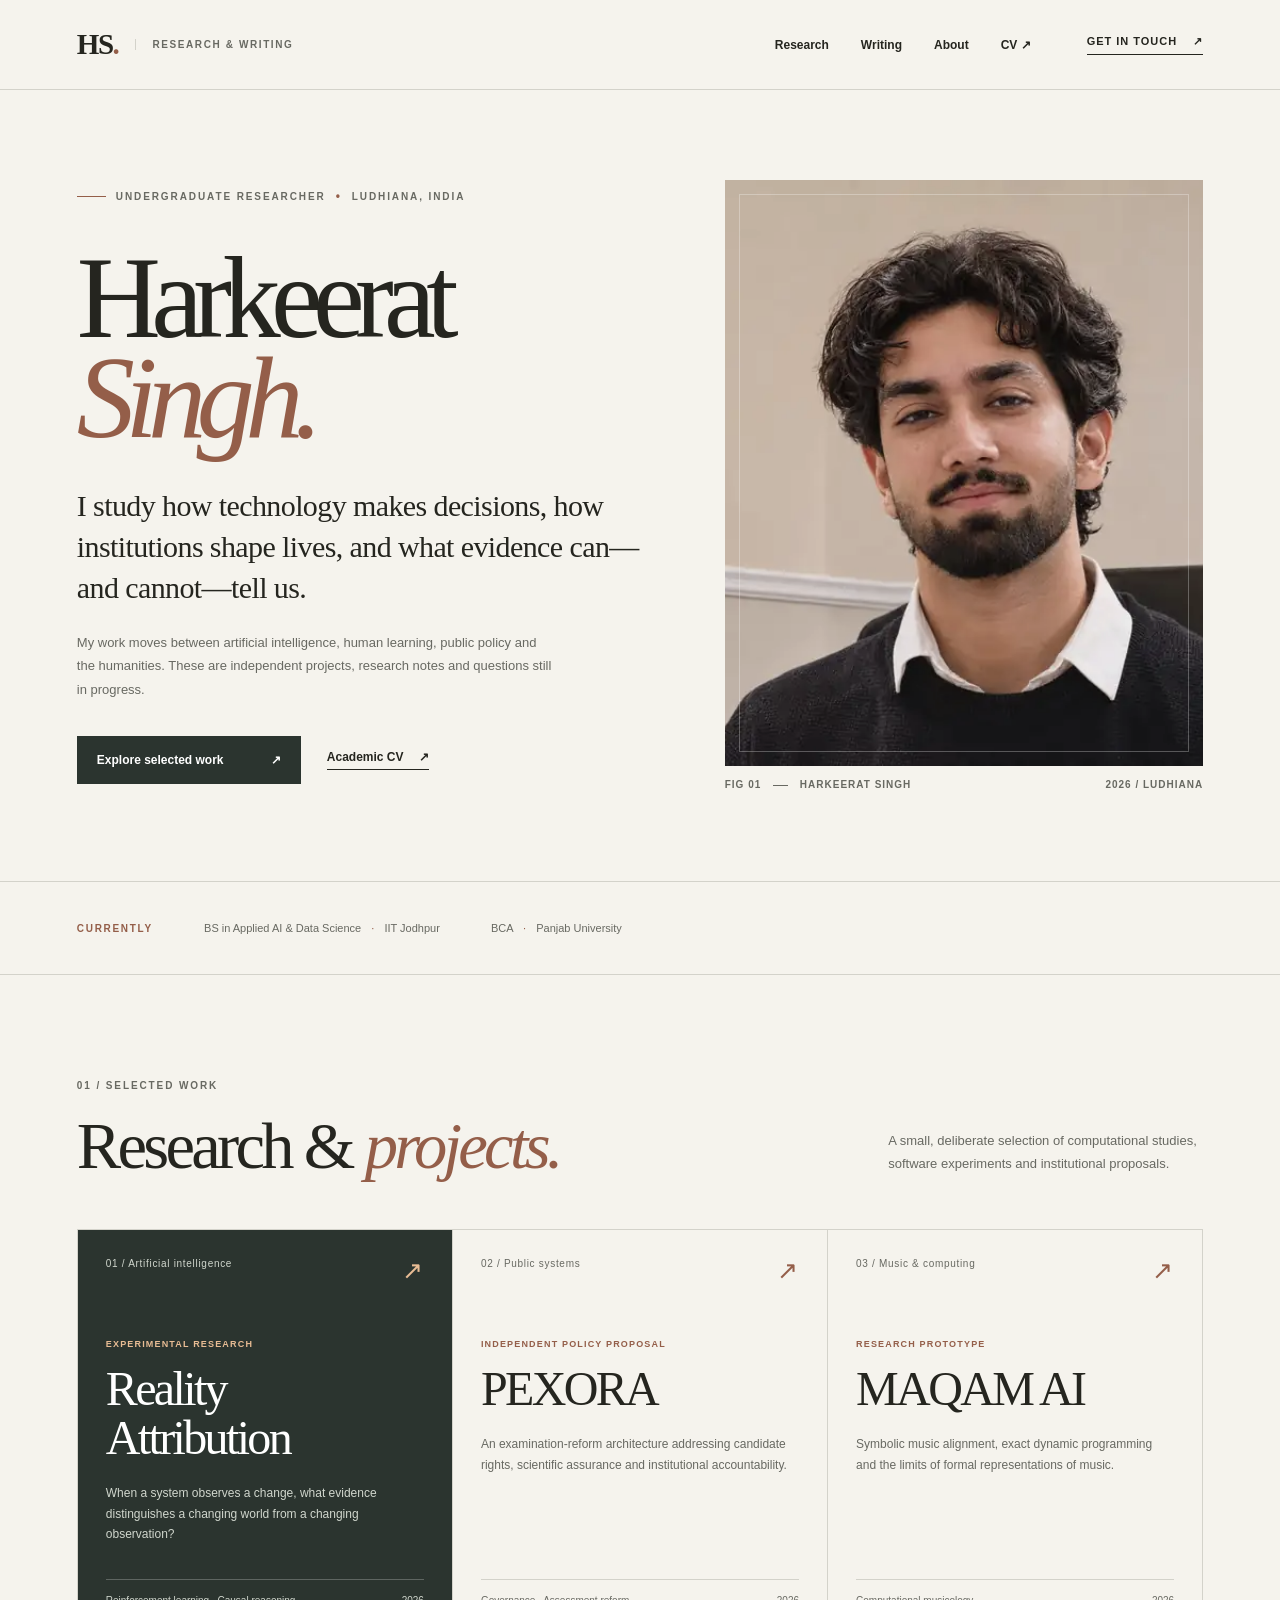
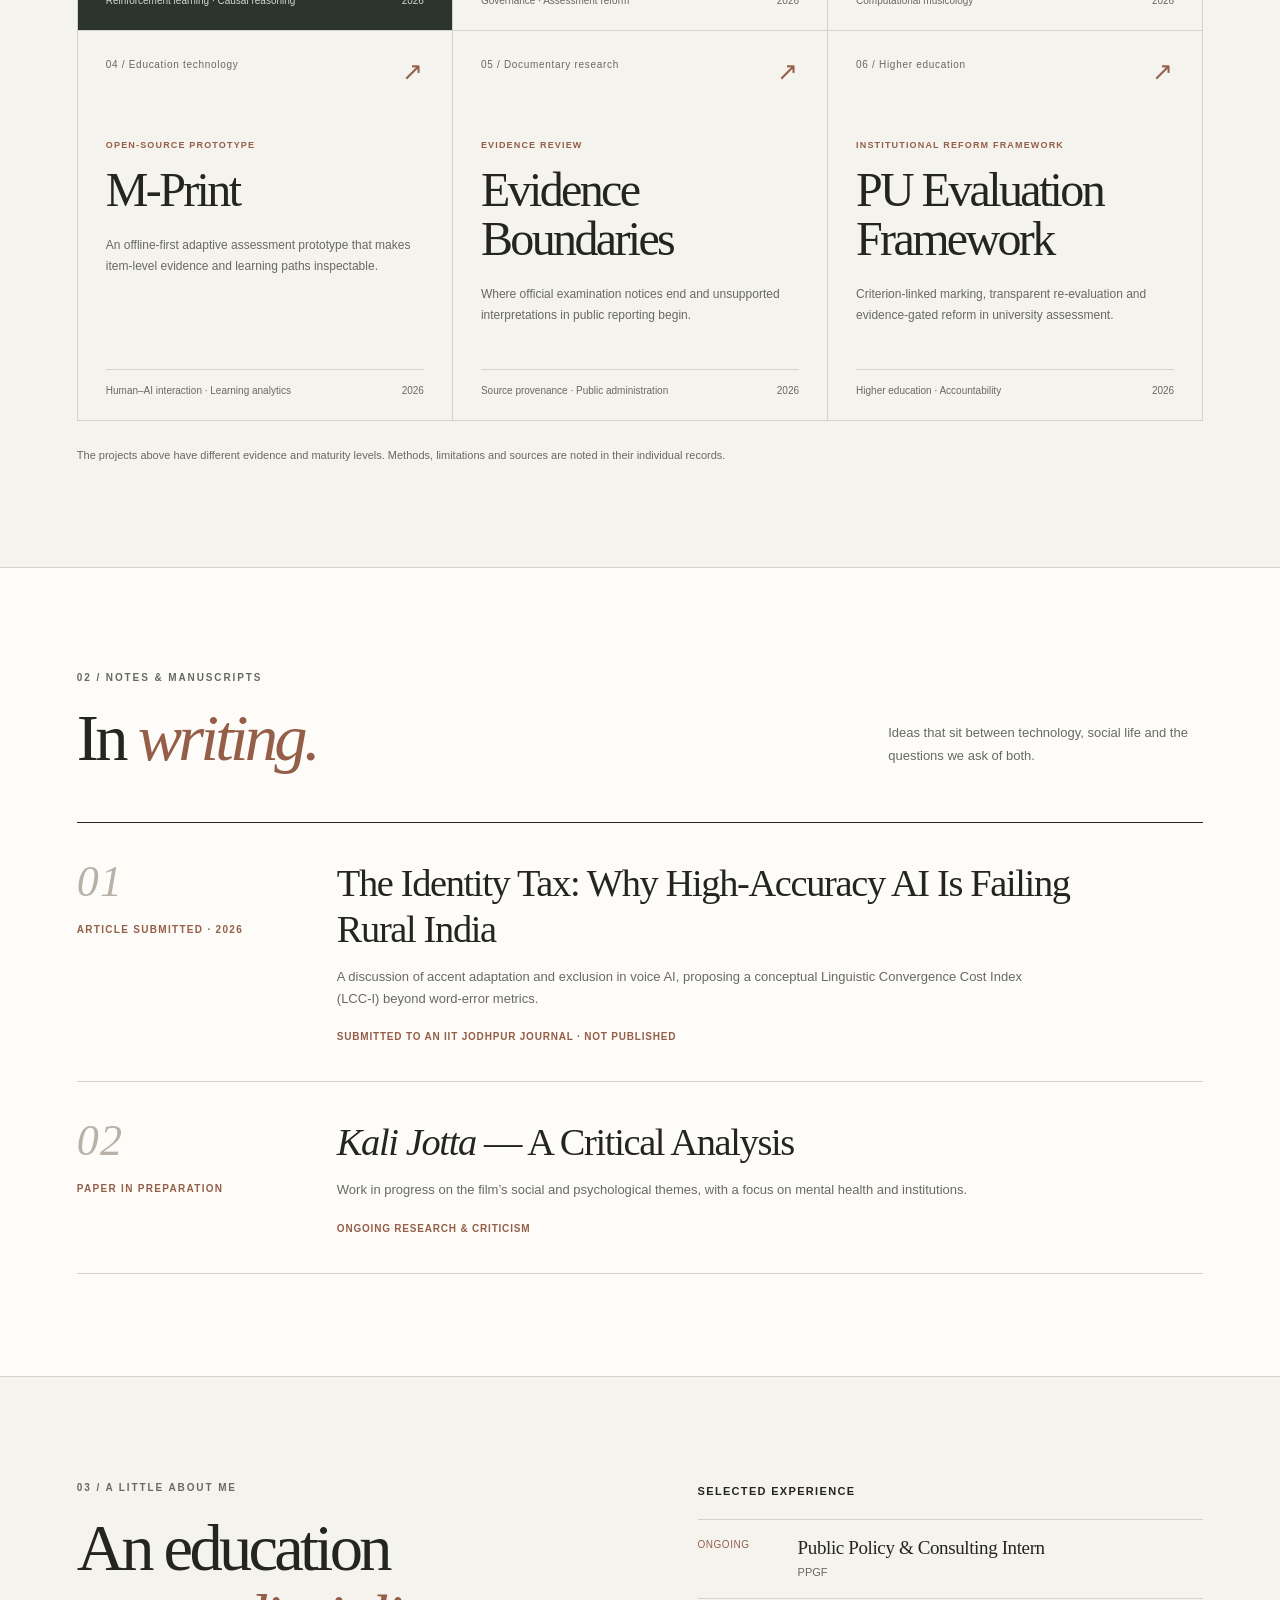
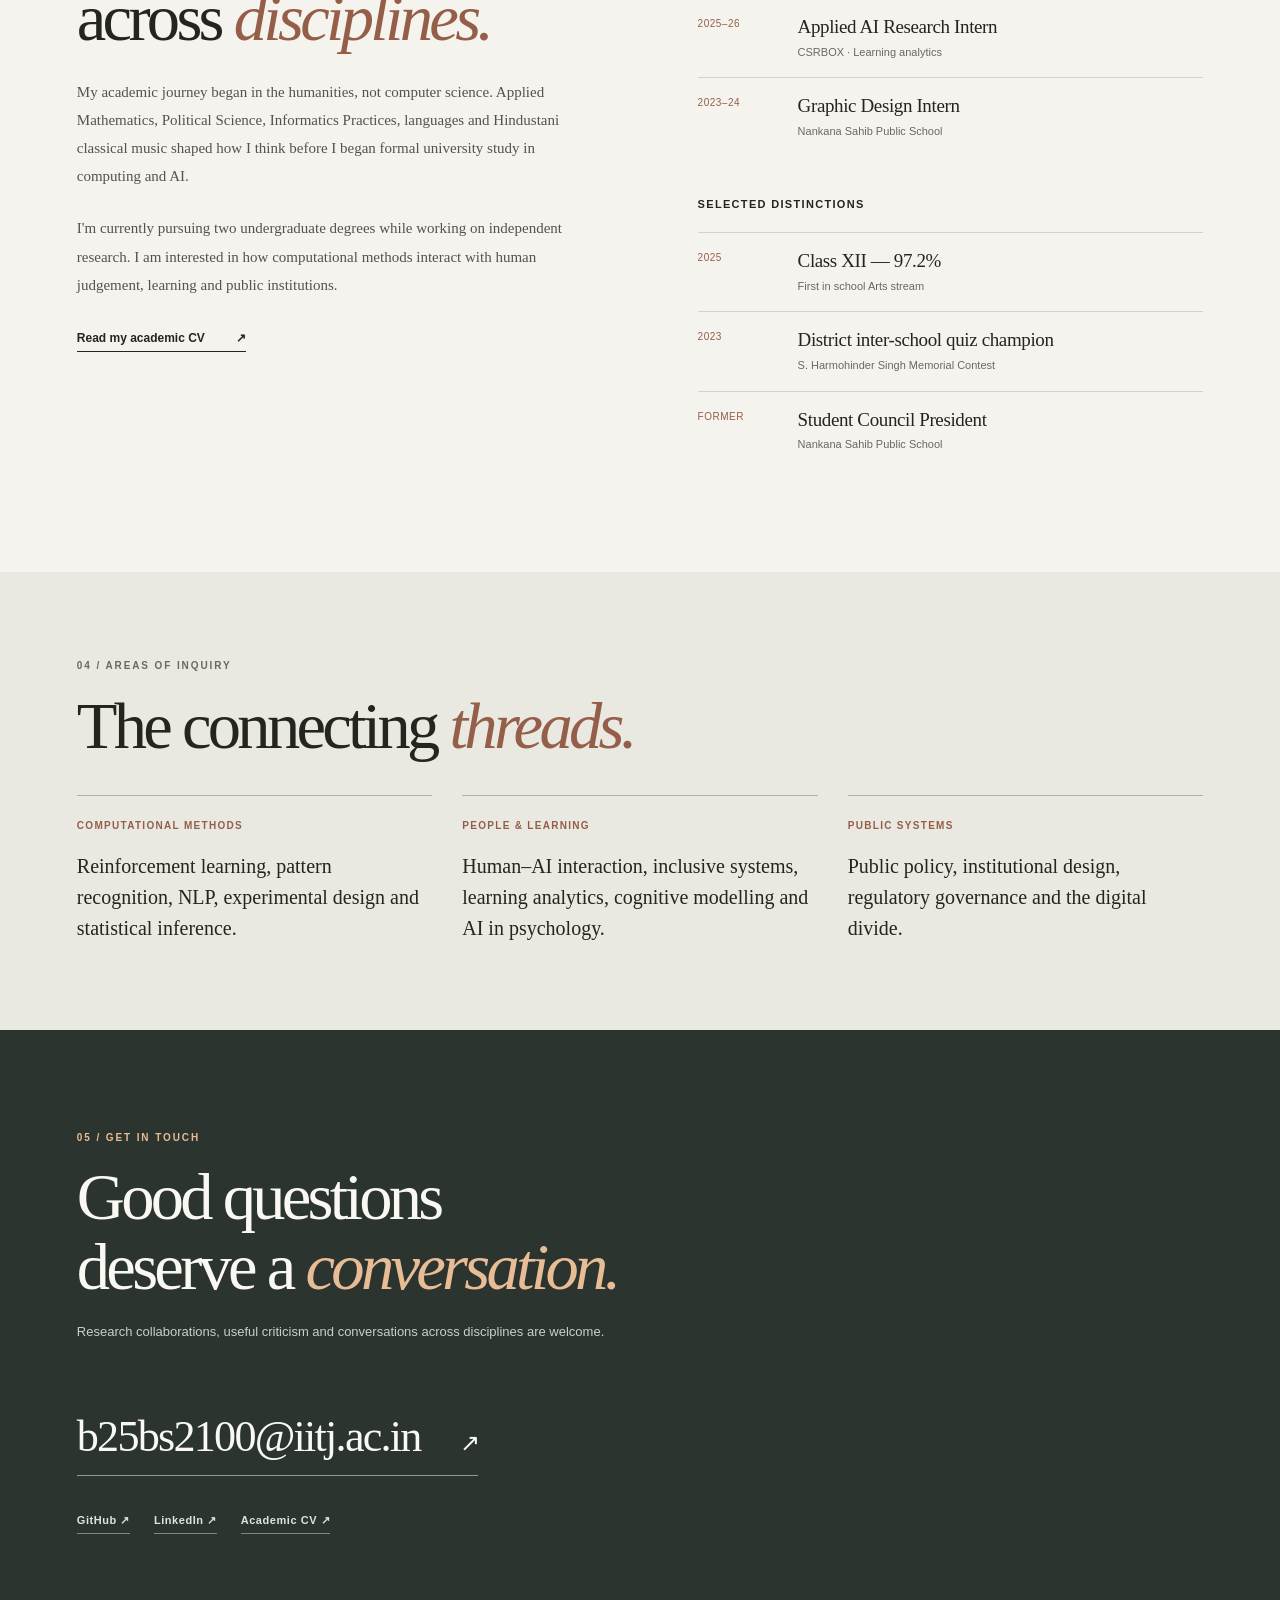
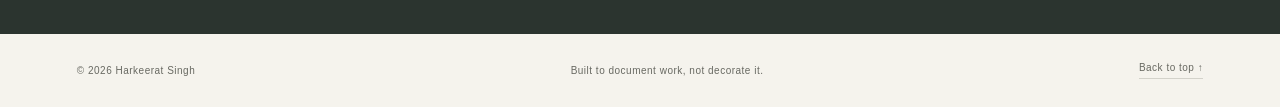
==== commit 0a457dc6: "design: rebuild homepage as portrait-led editorial research portfolio" ====
--- a/docs/index.html
+++ b/docs/index.html
@@ -1,95 +1,63 @@
 <!DOCTYPE html>
 <html lang="en"><head>
-<meta charset="utf-8"><meta name="viewport" content="width=device-width,initial-scale=1,viewport-fit=cover">
-<meta name="theme-color" content="#05060a"><meta name="color-scheme" content="dark">
-<meta name="description" content="Harkeerat Singh — undergraduate researcher at IIT Jodhpur and Panjab University, working across artificial intelligence, human-centred research, public policy, learning systems and psychology.">
-<meta property="og:type" content="website"><meta property="og:title" content="Harkeerat Singh — Independent Research"><meta property="og:description" content="Studies in uncertainty, evidence and public life."><meta property="og:image" content="assets/images/og-card.png">
-<link rel="icon" href="assets/icons/favicon.svg" type="image/svg+xml"><link rel="manifest" href="manifest.webmanifest">
-<link rel="preconnect" href="https://fonts.googleapis.com"><link rel="preconnect" href="https://fonts.gstatic.com" crossorigin>
-<link href="https://fonts.googleapis.com/css2?family=DM+Sans:wght@400;500;600;700&amp;family=IBM+Plex+Mono:wght@400;500;600&amp;family=Instrument+Serif:ital@0;1&amp;display=swap" rel="stylesheet">
-<link rel="stylesheet" href="studio.css?v=9"><link rel="stylesheet" href="press-v10.css?v=13"><script defer src="studio.js?v=9"></script>
-<title>Harkeerat Singh — Research / Writing / Public Systems</title>
-<script type="application/ld+json">{"@context":"https://schema.org","@type":"Person","name":"Harkeerat Singh","description":"Undergraduate researcher working across AI, human-centred research, public policy, learning systems and psychology","affiliation":[{"@type":"CollegeOrUniversity","name":"Indian Institute of Technology Jodhpur"},{"@type":"CollegeOrUniversity","name":"Panjab University"}],"sameAs":["https://github.com/iharkeerat","https://www.linkedin.com/in/harkeeratsingh01/"]}</script>
+<meta charset="utf-8"><meta name="viewport" content="width=device-width,initial-scale=1">
+<meta name="theme-color" content="#f5f3ed">
+<meta name="description" content="Harkeerat Singh — undergraduate researcher working across AI, empirical methods, education, public policy and culture. Explore research projects, essays and academic work.">
+<meta property="og:title" content="Harkeerat Singh — Research & Writing">
+<meta property="og:description" content="Independent research, public systems and the humanities. A portfolio of ongoing inquiry.">
+<title>Harkeerat Singh | Research, Writing & Public Systems</title>
+<style>
+:root{--paper:#f5f3ed;--ink:#25251f;--muted:#686962;--rule:#d3d2ca;--dark:#2b342f;--light:#fdfcf8;--rust:#945e49;--serif:Georgia,'Times New Roman',serif;--sans:Arial,Helvetica,sans-serif}
+*{box-sizing:border-box}html{scroll-behavior:smooth;scroll-padding-top:80px}body{margin:0;background:var(--paper);color:var(--ink);font-family:var(--sans);-webkit-font-smoothing:antialiased}a{color:inherit;text-decoration:none}a:focus-visible,button:focus-visible{outline:2px solid var(--rust);outline-offset:5px}button{font:inherit}.skip-link{position:absolute;left:-9999px;top:0;z-index:10;background:#fff;padding:12px}.skip-link:focus{left:12px}.site-shell{max-width:1600px;margin:0 auto;overflow:hidden}.site-header{height:90px;display:flex;align-items:center;padding:0 clamp(24px,6vw,104px);gap:24px;border-bottom:1px solid var(--rule);position:relative;z-index:3}.brand{display:flex;align-items:center;gap:17px;flex:1;min-width:0}.brand-symbol{font-family:var(--serif);font-weight:bold;font-size:29px;line-height:1;letter-spacing:-.05em}.dot{color:var(--rust)}.brand-caption{font-size:10px;text-transform:uppercase;letter-spacing:.16em;font-weight:bold;color:var(--muted);border-left:1px solid var(--rule);padding-left:16px;white-space:nowrap}.nav{display:flex;align-items:center;gap:32px;font-size:12px;font-weight:600}.nav a{transition:color .2s}.nav a:hover{color:var(--rust)}.contact-link{font-size:11px;text-transform:uppercase;letter-spacing:.09em;font-weight:bold;border-bottom:1px solid var(--ink);padding-bottom:6px;margin-left:32px;white-space:nowrap}.contact-link span{margin-left:12px}.menu-toggle{display:none;border:0;background:transparent;width:38px;height:32px;padding:7px;cursor:pointer}.menu-toggle span{display:block;height:1px;background:var(--ink);margin:6px 0}.mobile-nav[hidden]{display:none!important}.mobile-nav{display:none}.hero{min-height:660px;display:grid;grid-template-columns:minmax(0,1.11fr) minmax(310px,.89fr);gap:clamp(28px,4vw,66px);align-items:center;padding:clamp(64px,7vw,106px) clamp(24px,6vw,104px) clamp(66px,7vw,100px)}.hero-copy{max-width:690px}.eyebrow,.kicker{margin:0;font:700 10px/1.5 var(--sans);letter-spacing:.19em;text-transform:uppercase;color:var(--muted)}.eyebrow{display:flex;align-items:center;gap:10px;flex-wrap:wrap}.eyebrow-rule{width:29px;height:1px;background:var(--rust)}.lightdot{font-size:12px;color:var(--rust)}.hero h1{font:normal clamp(80px,9.1vw,148px)/.86 var(--serif);letter-spacing:-.083em;margin:43px 0 36px}.hero h1 em{font-weight:normal;color:var(--rust)}.hero-lead{font:normal clamp(21px,2.35vw,30px)/1.38 var(--serif);letter-spacing:-.02em;max-width:575px;margin:0 0 22px}.hero-sub{font-size:13px;line-height:1.8;color:var(--muted);max-width:475px;margin:0}.hero-actions{display:flex;align-items:center;gap:26px;margin-top:35px}.main-cta{display:inline-flex;align-items:center;justify-content:space-between;gap:26px;background:var(--dark);color:#fff;padding:17px 20px;font-size:12px;font-weight:700;min-width:224px;transition:background .2s,transform .2s}.main-cta:hover{background:#49534b;transform:translateY(-2px)}.text-cta{font-size:12px;font-weight:bold;border-bottom:1px solid var(--ink);padding-bottom:5px}.text-cta span{margin-left:12px}.portrait-block{margin:0;align-self:center;min-width:0;position:relative}.portrait-frame{position:relative;background:#ded6ca;overflow:hidden;aspect-ratio:4/4.9}.portrait-frame::before{content:'';position:absolute;z-index:1;inset:14px;border:1px solid rgba(255,255,255,.28);pointer-events:none}.portrait-frame img{display:block;width:100%;height:100%;object-fit:cover;object-position:50% 31%;filter:saturate(.79) contrast(.96)}.portrait-block figcaption{display:flex;justify-content:space-between;gap:16px;margin-top:12px;font:600 10px/1.4 var(--sans);letter-spacing:.1em;color:var(--muted);text-transform:uppercase}.caption-rule{display:inline-block;width:15px;height:1px;background:var(--muted);vertical-align:middle;margin:0 8px}.line-note{border-block:1px solid var(--rule);display:flex;align-items:center;gap:clamp(22px,4vw,66px);min-height:94px;padding:17px clamp(24px,6vw,104px);font-size:11px;color:var(--muted);flex-wrap:wrap}.line-note-kicker{font:700 10px var(--sans);letter-spacing:.17em;color:var(--rust)}.line-note strong{font-weight:normal;color:var(--rust);margin:0 7px}.section{padding:clamp(72px,8vw,130px) clamp(24px,6vw,104px)}.section-header{display:flex;gap:38px;align-items:end;justify-content:space-between;margin-bottom:48px}.section-header h2,.about h2,.contact-section h2{font:normal clamp(48px,5.2vw,76px)/1.06 var(--serif);letter-spacing:-.056em;margin:18px 0 0}.section-header h2 em,.about h2 em,.contact-section h2 em{font-weight:normal;color:var(--rust)}.section-header>p{font:13px/1.75 var(--sans);color:var(--muted);max-width:315px;margin:0 0 6px}.project-grid{display:grid;grid-template-columns:repeat(3,minmax(0,1fr));border-top:1px solid var(--rule);border-left:1px solid var(--rule)}.project{min-height:390px;display:flex;flex-direction:column;padding:28px 28px 24px;border-right:1px solid var(--rule);border-bottom:1px solid var(--rule);transition:background .22s;position:relative}.project:hover{background:#ebe7df}.project:focus-visible{outline-offset:-4px}.project-top,.project-bottom{display:flex;justify-content:space-between;align-items:start;gap:15px}.project-top{font-size:10px;letter-spacing:.07em;color:var(--muted)}.project-top .arrow{font:25px/1 var(--serif);color:var(--rust);transition:transform .22s}.project:hover .arrow{transform:translate(3px,-3px)}.project-body{flex:1;padding:50px 0 34px}.project-label{font-size:9px;font-weight:bold;letter-spacing:.13em;color:var(--rust)}.project h3{font:normal clamp(38px,3.75vw,54px)/1.02 var(--serif);letter-spacing:-.055em;margin:14px 0 20px}.project p{font-size:12px;line-height:1.72;color:var(--muted);max-width:340px;margin:0}.project-bottom{border-top:1px solid var(--rule);padding-top:15px;font-size:10px;color:var(--muted)}.project-featured{background:var(--dark);color:#fff}.project-featured:hover{background:#344138}.project-featured .project-label,.project-featured .arrow{color:#e8bc94}.project-featured .project-top,.project-featured p,.project-featured .project-bottom{color:#d0d6cd}.project-featured .project-bottom{border-color:rgba(255,255,255,.24)}.section-postscript{font:11px/1.65 var(--sans);color:var(--muted);margin:25px 0 0;max-width:690px}.writing{background:var(--light);border-block:1px solid var(--rule)}.writing-list{border-top:1px solid var(--ink)}.writing-piece{display:grid;grid-template-columns:220px minmax(0,1fr);gap:40px;padding:37px 0;border-bottom:1px solid var(--rule)}.writing-meta{display:flex;flex-direction:column;gap:18px;font:700 10px/1.5 var(--sans);letter-spacing:.13em;color:var(--rust)}.writing-meta span:first-child{font:italic 44px/1 var(--serif);color:#b7b1a7}.writing-copy h3{font:normal clamp(26px,3vw,40px)/1.2 var(--serif);letter-spacing:-.035em;margin:0 0 14px;max-width:760px}.writing-copy p{font-size:13px;line-height:1.72;color:var(--muted);margin:0 0 16px;max-width:700px}.writing-status{font-size:10px;letter-spacing:.08em;text-transform:uppercase;color:var(--rust);font-weight:bold}.about{display:grid;grid-template-columns:1fr 1fr;gap:clamp(60px,9vw,140px)}.about-left>p:not(.kicker){font:15px/1.88 var(--serif);color:#53534c;max-width:550px;margin:24px 0 0}.underlink{display:inline-block;border-bottom:1px solid var(--ink);font-size:12px;font-weight:bold;padding-bottom:6px;margin-top:32px}.underlink span{margin-left:28px}.about-right{padding-top:5px}.about-right h3{font:700 11px var(--sans);letter-spacing:.12em;text-transform:uppercase;margin:0 0 22px}.about-right h3.subhead{margin-top:42px}.timeline-row{display:grid;grid-template-columns:82px 1fr;gap:18px;border-top:1px solid var(--rule);padding:17px 0}.timeline-row>span{font-size:10px;color:var(--rust);text-transform:uppercase;letter-spacing:.05em;padding-top:2px}.timeline-row strong{display:block;font:normal 19px/1.2 var(--serif);letter-spacing:-.02em}.timeline-row small{display:block;font:11px/1.4 var(--sans);color:var(--muted);margin-top:6px}.interests{background:#e9e8e1;padding-block:86px}.interests .section-header{margin-bottom:33px}.interest-grid{display:grid;grid-template-columns:repeat(3,1fr);gap:30px}.interest-grid>div{border-top:1px solid #aeb0a9;padding-top:19px}.interest-grid span{font:700 10px var(--sans);letter-spacing:.13em;color:var(--rust)}.interest-grid p{font:normal 20px/1.55 var(--serif);margin:18px 0 0;max-width:400px}.contact-section{background:var(--dark);color:#faf8f3;padding-top:100px;padding-bottom:100px}.contact-section .kicker{color:#e8bc94}.contact-section h2{margin:17px 0 18px}.contact-section h2 em{color:#e8bc94}.contact-section>p:not(.kicker){font-size:13px;color:#c8d0c9;line-height:1.7}.email-link{display:inline-block;font:normal clamp(24px,3.45vw,46px)/1.15 var(--serif);letter-spacing:-.04em;border-bottom:1px solid #8e9b8f;padding:24px 0 12px;margin-top:32px;overflow-wrap:anywhere}.email-link span{font-size:24px;margin-left:30px}.social{display:flex;gap:24px;flex-wrap:wrap;margin-top:38px}.social a{font-size:11px;font-weight:bold;letter-spacing:.05em;color:#dee4df;border-bottom:1px solid #7b8b7c;padding-bottom:6px}.footer{padding:28px clamp(24px,6vw,104px);display:flex;gap:18px;align-items:center;justify-content:space-between;font-size:10px;letter-spacing:.05em;color:var(--muted)}.footer a{border-bottom:1px solid var(--rule);padding-bottom:5px}
+@media(max-width:1150px){.site-header{padding-inline:32px}.brand-caption{display:none}.hero,.section,.line-note,.footer{padding-left:32px;padding-right:32px}.hero{grid-template-columns:1fr .82fr;gap:35px}.hero h1{font-size:clamp(78px,9vw,116px)}.project-grid{grid-template-columns:repeat(2,1fr)}.project{min-height:355px}}
+@media(max-width:760px){.site-header{height:73px;padding:0 22px}.brand{flex:1}.brand-symbol{font-size:27px}.nav,.contact-link{display:none}.menu-toggle{display:block}.mobile-nav{display:flex;flex-direction:column;padding:11px 22px 19px;background:var(--paper);border-bottom:1px solid var(--rule);position:absolute;z-index:6;left:0;right:0}.mobile-nav a{padding:15px 0;font-size:14px;border-bottom:1px solid var(--rule)}.hero{grid-template-columns:1fr;gap:46px;padding:60px 22px 65px}.hero h1{font-size:clamp(72px,17vw,116px);margin:28px 0 30px}.hero-lead{font-size:24px}.hero-sub{font-size:13px}.portrait-block{max-width:550px}.portrait-frame{aspect-ratio:4/4.3}.line-note{padding:20px 22px;gap:14px 28px;min-height:0}.line-note-kicker{width:100%}.section{padding:70px 22px}.section-header{display:block;margin-bottom:32px}.section-header>p{margin:17px 0 0}.section-header h2,.about h2,.contact-section h2{font-size:clamp(44px,10.2vw,66px)}.project{min-height:350px;padding:24px}.project-body{padding:45px 0 25px}.project h3{font-size:42px}.writing-piece{grid-template-columns:1fr;gap:22px;padding:29px 0}.writing-meta{flex-direction:row;align-items:center;gap:25px}.writing-meta span:first-child{font-size:28px}.about{grid-template-columns:1fr;gap:53px}.about-left>p:not(.kicker){font-size:15px}.interests{padding-block:70px}.interest-grid{grid-template-columns:1fr;gap:20px}.interest-grid p{font-size:19px;margin-top:13px}.contact-section{padding-block:80px}.footer{padding:25px 22px;flex-wrap:wrap}.footer span:nth-child(2){display:none}}
+@media(max-width:510px){.hero h1{font-size:clamp(68px,19vw,90px)}.hero-actions{flex-wrap:wrap;gap:25px}.project-grid{grid-template-columns:1fr}.project{min-height:330px}.project-body{padding:40px 0 22px}.hero-lead{font-size:23px}.portrait-block figcaption{font-size:9px}.email-link{font-size:25px}}
+@media(prefers-reduced-motion:reduce){*,*::before,*::after{scroll-behavior:auto!important;transition:none!important}}
+
+</style>
 </head><body>
-<a href="#content" class="skip-link">Skip to content</a><div class="progress" aria-hidden="true"><span></span></div><div class="site-cursor" aria-hidden="true"><span class="cursor-point"></span><span class="cursor-ring"><span class="cursor-word"></span></span></div>
-<header class="header" id="header"><a class="logo" href="#top" aria-label="Harkeerat Singh, homepage"><span class="logo-mark">HS<span class="logo-star">✳</span></span><span class="logo-name">Harkeerat Singh</span></a><nav class="desktop-nav" aria-label="Main navigation"><a href="#work">Work</a><a href="#writing">Writing</a><a href="#archive">Archive</a><a href="#about">About</a></nav><div class="nav-end"><a href="#contact" class="nav-contact">Get in touch <span>↗</span></a><button class="menu-button" type="button" aria-label="Open navigation" aria-expanded="false" aria-controls="mobile-nav"><span></span><span></span></button></div></header>
-<nav class="mobile-nav" id="mobile-nav" aria-label="Mobile navigation" hidden><a href="#work">Work <b>01</b></a><a href="#writing">Writing <b>02</b></a><a href="#archive">Archive <b>03</b></a><a href="#about">About <b>04</b></a><a href="#contact">Contact <b>05</b></a></nav>
-<main id="content">
-<section class="hero" id="top" aria-labelledby="hero-title"><div class="hero-overlay-grid" aria-hidden="true"></div>
-<div class="hero-intro"><p class="eyebrow"><span class="eyebrow-dot"></span>Field Notes / 2026 <span class="eyebrow-divider">—</span> Ludhiana, India</p>
-<h1 id="hero-title" class="hero-title"><span class="name-one">Harkeerat</span><span class="name-two"><em>Singh</em><span class="period">.</span></span></h1>
-<div class="hero-bottom"><p class="hero-manifesto">I study the questions <em>systems cannot answer easily.</em></p><p class="hero-intro-copy">Artificial intelligence, public examinations, learning and cultural systems. Different fields, one recurring question: <strong>what does the evidence really allow us to say?</strong></p></div>
-<div class="hero-links"><a class="primary-action" href="#work"><span>Explore the work</span><span aria-hidden="true">↘</span></a><a href="cv.html" class="secondary-action" target="_blank" rel="noopener">Academic CV <span aria-hidden="true">↗</span></a></div>
+<a class="skip-link" href="#main">Skip to main content</a>
+<div class="site-shell">
+<header class="site-header" id="top">
+<a class="brand" href="#top" aria-label="Harkeerat Singh, home"><span class="brand-symbol">HS<span class="dot">.</span></span><span class="brand-caption">Research &amp; writing</span></a>
+<nav class="nav" aria-label="Primary navigation"><a href="#research">Research</a><a href="#writing">Writing</a><a href="#about">About</a><a href="cv.html">CV <span aria-hidden="true">↗</span></a></nav>
+<a class="contact-link" href="mailto:b25bs2100@iitj.ac.in">Get in touch <span aria-hidden="true">↗</span></a>
+<button type="button" class="menu-toggle" aria-expanded="false" aria-controls="mobile-nav" aria-label="Open menu"><span></span><span></span></button>
+</header>
+<nav class="mobile-nav" id="mobile-nav" aria-label="Mobile navigation" hidden><a href="#research">Research</a><a href="#writing">Writing</a><a href="#about">About</a><a href="cv.html">Academic CV</a><a href="mailto:b25bs2100@iitj.ac.in">Contact</a></nav>
+<main id="main">
+<section class="hero" aria-labelledby="hero-title"><div class="hero-copy">
+<p class="eyebrow"><span class="eyebrow-rule"></span> Undergraduate researcher <span class="lightdot">•</span> Ludhiana, India</p>
+<h1 id="hero-title">Harkeerat<br><em>Singh.</em></h1>
+<p class="hero-lead">I study how technology makes decisions, how institutions shape lives, and what evidence can—and cannot—tell us.</p>
+<p class="hero-sub">My work moves between artificial intelligence, human learning, public policy and the humanities. These are independent projects, research notes and questions still in progress.</p>
+<div class="hero-actions"><a class="main-cta" href="#research">Explore selected work <span aria-hidden="true">↗</span></a><a class="text-cta" href="cv.html">Academic CV <span aria-hidden="true">↗</span></a></div>
 </div>
-<div class="hero-art" aria-label="Slowly rotating three-dimensional research cube"><div class="art-top"><span>FIG. 01</span><span>STUDIES IN UNCERTAINTY</span></div><div class="art-geometry" aria-hidden="true"><div class="art-orbit"></div><div class="art-cube"><div class="cube-face cube-front"><span>EVIDENCE</span><b>01</b></div><div class="cube-face cube-back"><span>RESEARCH</span><b>02</b></div><div class="cube-face cube-right"><span>PEOPLE</span><b>03</b></div><div class="cube-face cube-left"><span>POLICY</span><b>04</b></div><div class="cube-face cube-top"><span>WHY?</span></div><div class="cube-face cube-bottom"><span>HOW?</span></div></div></div><div class="art-bottom"><span>THE UNFINISHED PARTS MATTER TOO.</span><span>↗ 2026</span></div></div>
-<div class="hero-side-note"><span>SCROLL TO READ</span><span class="line-down"></span><span>↓</span></div>
+<figure class="portrait-block"><div class="portrait-frame"><img src="[data-uri]" width="550" height="550" alt="Portrait of Harkeerat Singh in a dark sweater over a white shirt" fetchpriority="high"></div><figcaption><span>FIG 01 <span class="caption-rule"></span> Harkeerat Singh</span><span>2026 / Ludhiana</span></figcaption></figure>
 </section>
-<div class="ticker" aria-label="Research disciplines"><div class="ticker-track" aria-hidden="true"><div class="ticker-unit">PUBLIC POLICY <span>✳</span> CAUSAL AI <span>✳</span> LEARNING SCIENCE <span>✳</span> COMPUTATIONAL MUSIC <span>✳</span> HUMAN–AI INTERACTION <span>✳</span> PSYCHOLOGY & AI <span>✳</span> </div><div class="ticker-unit">PUBLIC POLICY <span>✳</span> CAUSAL AI <span>✳</span> LEARNING SCIENCE <span>✳</span> COMPUTATIONAL MUSIC <span>✳</span> HUMAN–AI INTERACTION <span>✳</span> PSYCHOLOGY & AI <span>✳</span> </div></div></div>
-<section class="intro-section section-space" id="approach"><div class="section-meta"><span>01 / THE POINT OF VIEW</span><span>AN OPEN NOTE</span></div><div class="intro-grid"><h2 class="statement reveal">Curiosity is easy. <em>Proving something is harder.</em></h2><div class="intro-side reveal"><div class="rule-accent"></div><p>My background began in the humanities, with applied mathematics, political science and Hindustani classical music. Computing came later. That mix makes me interested in both how systems work and whom they affect.</p><a class="underlink" href="#about">A little more about me <span>↗</span></a></div></div></section>
-<section class="work-section section-space" id="work"><div class="section-meta"><span>02 / SELECTED RESEARCH</span><span>FIVE OPEN INVESTIGATIONS · 2026</span></div><div class="work-head"><h2 class="section-title reveal">The work<span class="title-punct">.</span></h2><p>Research prototypes, experiments and policy drafts. Each with its own evidence boundaries.</p></div>
-<div class="work-layout"><div class="work-list"><a class="work-row" href="case-studies/reality-attribution.html" data-feature="0" aria-label="Read Reality Attribution case study">
- <span class="work-num">01<span class="work-dot">.</span></span>
- <span class="work-main"><span class="work-title">Reality Attribution</span><span class="work-lead">When an observation changes, how do you know the world did?</span><span class="mobile-work-thumb" aria-hidden="true"><img src="assets/images/reality-attribution.svg" loading="lazy" alt=""></span></span>
- <span class="work-category">CAUSAL AI / REINFORCEMENT LEARNING</span><span class="work-arrow" aria-hidden="true">↗</span>
- </a>
-<a class="work-row" href="case-studies/pexora.html" data-feature="1" aria-label="Read PEXORA case study">
- <span class="work-num">02<span class="work-dot">.</span></span>
- <span class="work-main"><span class="work-title">PEXORA</span><span class="work-lead">Examination fairness is bigger than preventing leaks.</span><span class="mobile-work-thumb" aria-hidden="true"><img src="assets/images/pexora-architecture.svg" loading="lazy" alt=""></span></span>
- <span class="work-category">POLICY / PUBLIC EXAMINATIONS</span><span class="work-arrow" aria-hidden="true">↗</span>
- </a>
-<a class="work-row" href="case-studies/maqam-ai.html" data-feature="2" aria-label="Read MAQAM-AI case study">
- <span class="work-num">03<span class="work-dot">.</span></span>
- <span class="work-main"><span class="work-title">MAQAM-AI</span><span class="work-lead">A formal solution is not always a musical one.</span><span class="mobile-work-thumb" aria-hidden="true"><img src="assets/images/maqam-ai.svg" loading="lazy" alt=""></span></span>
- <span class="work-category">COMPUTATIONAL MUSICOLOGY</span><span class="work-arrow" aria-hidden="true">↗</span>
- </a>
-<a class="work-row" href="case-studies/mprint.html" data-feature="3" aria-label="Read M-Print case study">
- <span class="work-num">04<span class="work-dot">.</span></span>
- <span class="work-main"><span class="work-title">M-Print</span><span class="work-lead">Can an assessment adapt while keeping its evidence and decisions inspectable?</span><span class="mobile-work-thumb" aria-hidden="true"><img src="assets/images/mprint-dashboard.png" loading="lazy" alt=""></span></span>
- <span class="work-category">LEARNING SYSTEMS / HUMAN–AI</span><span class="work-arrow" aria-hidden="true">↗</span>
- </a>
-<a class="work-row" href="case-studies/pu-evaluation.html" data-feature="4" aria-label="Read PU Evaluation Framework case study">
- <span class="work-num">05<span class="work-dot">.</span></span>
- <span class="work-main"><span class="work-title">PU Evaluation Framework</span><span class="work-lead">What would an answer-book review system look like if it were designed for accountability?</span><span class="mobile-work-thumb" aria-hidden="true"><img src="assets/images/evidence-boundaries.svg" loading="lazy" alt=""></span></span>
- <span class="work-category">HIGHER EDUCATION / GOVERNANCE</span><span class="work-arrow" aria-hidden="true">↗</span>
- </a></div><aside class="work-preview" aria-label="Research project preview"><div class="preview-inner"><div class="preview-head"><span>SELECTED / 2026</span><span class="preview-counter"><b data-preview-current>01</b> / 05</span></div><div class="visual-stage"><div class="work-visual is-current" data-visual="0" aria-hidden="true">
- <img src="assets/images/reality-attribution.svg" alt="" loading="eager"/><span class="visual-fig">FIG. 01 / CAUSAL AI</span></div>
-<div class="work-visual " data-visual="1" aria-hidden="true">
- <img src="assets/images/pexora-architecture.svg" alt="" loading="lazy"/><span class="visual-fig">FIG. 02 / POLICY</span></div>
-<div class="work-visual " data-visual="2" aria-hidden="true">
- <img src="assets/images/maqam-ai.svg" alt="" loading="lazy"/><span class="visual-fig">FIG. 03 / COMPUTATIONAL MUSICOLOGY</span></div>
-<div class="work-visual " data-visual="3" aria-hidden="true">
- <img src="assets/images/mprint-dashboard.png" alt="" loading="lazy"/><span class="visual-fig">FIG. 04 / LEARNING SYSTEMS</span></div>
-<div class="work-visual " data-visual="4" aria-hidden="true">
- <img src="assets/images/evidence-boundaries.svg" alt="" loading="lazy"/><span class="visual-fig">FIG. 05 / HIGHER EDUCATION</span></div></div><p class="preview-status" data-preview-status>Experimental research</p><p class="preview-description" data-preview-description>An offline-first learning-diagnostics application with item-level response evidence, prerequisite-aware practice paths and a separate synthetic research sandbox. No human-participant validation is claimed.</p></div></aside></div>
-<p class="section-footnote">Hover or focus a title to change the preview. Select a project to read its case study.</p></section>
-<section class="feature-section section-space" id="additional"><div class="section-meta"><span>03 / OTHER INVESTIGATIONS</span><span>NOTEBOOK / OPEN</span></div><div class="feature-heading"><h2 class="section-title reveal">Beyond the main <em>question.</em></h2><p>Three additional strands of work that sit between evidence, psychology and institutions.</p></div>
-<div class="feature-rows"><a href="case-studies/evidence-boundaries.html" class="feature-row"><span class="fr-number">I.</span><span><b>Evidence Boundaries</b><small>What official examination notices can — and cannot — establish.</small></span><span class="fr-type">Documentary study</span><span aria-hidden="true" class="fr-arrow">↗</span></a><a href="case-studies/cognitive-mirror.html" class="feature-row"><span class="fr-number">II.</span><span><b>Cognitive Mirror</b><small>A proposed benchmark for evidence-supported inference and abstention.</small></span><span class="fr-type">Research design</span><span aria-hidden="true" class="fr-arrow">↗</span></a><a href="case-studies/scom.html" class="feature-row"><span class="fr-number">III.</span><span><b>Student Council Operations Manual</b><small>Documentation and continuity for student-run institutions.</small></span><span class="fr-type">Governance</span><span aria-hidden="true" class="fr-arrow">↗</span></a></div>
+<div class="line-note" aria-label="Academic affiliations"><span class="line-note-kicker">CURRENTLY</span><span>BS in Applied AI &amp; Data Science <strong>·</strong> IIT Jodhpur</span><span>BCA <strong>·</strong> Panjab University</span></div>
+<section class="work section" id="research" aria-labelledby="work-title"><div class="section-header"><div><p class="kicker">01 / Selected work</p><h2 id="work-title">Research &amp; <em>projects.</em></h2></div><p>A small, deliberate selection of computational studies, software experiments and institutional proposals.</p></div>
+<div class="project-grid">
+<a class="project project-featured" href="case-studies/reality-attribution.html"><div class="project-top"><span>01 / Artificial intelligence</span><span class="arrow" aria-hidden="true">↗</span></div><div class="project-body"><span class="project-label">EXPERIMENTAL RESEARCH</span><h3>Reality<br>Attribution</h3><p>When a system observes a change, what evidence distinguishes a changing world from a changing observation?</p></div><div class="project-bottom"><span>Reinforcement learning · Causal reasoning</span><span>2026</span></div></a>
+<a class="project" href="case-studies/pexora.html"><div class="project-top"><span>02 / Public systems</span><span class="arrow" aria-hidden="true">↗</span></div><div class="project-body"><span class="project-label">INDEPENDENT POLICY PROPOSAL</span><h3>PEXORA</h3><p>An examination-reform architecture addressing candidate rights, scientific assurance and institutional accountability.</p></div><div class="project-bottom"><span>Governance · Assessment reform</span><span>2026</span></div></a>
+<a class="project" href="case-studies/maqam-ai.html"><div class="project-top"><span>03 / Music &amp; computing</span><span class="arrow" aria-hidden="true">↗</span></div><div class="project-body"><span class="project-label">RESEARCH PROTOTYPE</span><h3>MAQAM AI</h3><p>Symbolic music alignment, exact dynamic programming and the limits of formal representations of music.</p></div><div class="project-bottom"><span>Computational musicology</span><span>2026</span></div></a>
+<a class="project" href="case-studies/mprint.html"><div class="project-top"><span>04 / Education technology</span><span class="arrow" aria-hidden="true">↗</span></div><div class="project-body"><span class="project-label">OPEN-SOURCE PROTOTYPE</span><h3>M-Print</h3><p>An offline-first adaptive assessment prototype that makes item-level evidence and learning paths inspectable.</p></div><div class="project-bottom"><span>Human–AI interaction · Learning analytics</span><span>2026</span></div></a>
+<a class="project" href="case-studies/evidence-boundaries.html"><div class="project-top"><span>05 / Documentary research</span><span class="arrow" aria-hidden="true">↗</span></div><div class="project-body"><span class="project-label">EVIDENCE REVIEW</span><h3>Evidence<br>Boundaries</h3><p>Where official examination notices end and unsupported interpretations in public reporting begin.</p></div><div class="project-bottom"><span>Source provenance · Public administration</span><span>2026</span></div></a>
+<a class="project" href="case-studies/pu-evaluation.html"><div class="project-top"><span>06 / Higher education</span><span class="arrow" aria-hidden="true">↗</span></div><div class="project-body"><span class="project-label">INSTITUTIONAL REFORM FRAMEWORK</span><h3>PU Evaluation<br>Framework</h3><p>Criterion-linked marking, transparent re-evaluation and evidence-gated reform in university assessment.</p></div><div class="project-bottom"><span>Higher education · Accountability</span><span>2026</span></div></a>
+</div><p class="section-postscript">The projects above have different evidence and maturity levels. Methods, limitations and sources are noted in their individual records.</p>
 </section>
-<section class="materials-section section-space" id="materials" aria-labelledby="materials-title">
-<div class="section-meta"><span>03A / OPEN RESEARCH MATERIALS</span><span>PUBLIC REPOSITORIES · 2026</span></div>
-<div class="materials-intro"><h2 class="section-title reveal" id="materials-title">The <em>source.</em></h2><p>Code, working methods, and research documents behind the projects. The stage of evidence differs from one repository to another; these links are for inspection, not claims of validation.</p></div>
-<div class="materials-list">
-<a class="materials-entry" href="https://github.com/iharkeerat/reality-attribution" target="_blank" rel="noopener noreferrer" aria-label="Open Reality Attribution public GitHub repository">
-<span class="materials-main"><span class="materials-kicker">01 / Code + verified data</span><strong>Reality Attribution</strong><small>Bounded GridWorld results; LunarLander still in development</small></span><span class="materials-arrow" aria-hidden="true">↗</span></a>
-<a class="materials-entry" href="https://github.com/iharkeerat/pexora-public-examination-reform" target="_blank" rel="noopener noreferrer" aria-label="Open PEXORA public GitHub repository">
-<span class="materials-main"><span class="materials-kicker">02 / Public policy documentation</span><strong>PEXORA</strong><small>Citizen-authored proposal; not adopted or endorsed</small></span><span class="materials-arrow" aria-hidden="true">↗</span></a>
-<a class="materials-entry" href="https://github.com/iharkeerat/maqam-ai" target="_blank" rel="noopener noreferrer" aria-label="Open MAQAM-AI public GitHub repository">
-<span class="materials-main"><span class="materials-kicker">03 / Software prototype</span><strong>MAQAM-AI</strong><small>Formal alignment tools; real-world accuracy unverified</small></span><span class="materials-arrow" aria-hidden="true">↗</span></a>
-<a class="materials-entry" href="https://github.com/iharkeerat/mprint-learning-diagnostics" target="_blank" rel="noopener noreferrer" aria-label="Open M-Print public GitHub repository">
-<span class="materials-main"><span class="materials-kicker">04 / Demo + research sandbox</span><strong>M-Print</strong><small>Offline-first local demo and synthetic research; no human-participant validation</small></span><span class="materials-arrow" aria-hidden="true">↗</span></a>
-<a class="materials-entry" href="https://github.com/iharkeerat/pu-evaluation-transparency-framework" target="_blank" rel="noopener noreferrer" aria-label="Open PU-ETF public GitHub repository">
-<span class="materials-main"><span class="materials-kicker">05 / Research framework</span><strong>PU-ETF</strong><small>Independent working proposal; no institutional adoption</small></span><span class="materials-arrow" aria-hidden="true">↗</span></a>
-<a class="materials-entry" href="https://github.com/iharkeerat/evidence-boundaries-research" target="_blank" rel="noopener noreferrer" aria-label="Open Evidence Boundaries public GitHub repository">
-<span class="materials-main"><span class="materials-kicker">06 / Methods + data</span><strong>Evidence Boundaries</strong><small>Purposive documentary study; no representative inference</small></span><span class="materials-arrow" aria-hidden="true">↗</span></a>
-<a class="materials-entry" href="https://github.com/iharkeerat/cognitive-mirror-benchmark" target="_blank" rel="noopener noreferrer" aria-label="Open Cognitive Mirror public GitHub repository">
-<span class="materials-main"><span class="materials-kicker">07 / Protocol scaffold</span><strong>Cognitive Mirror</strong><small>Synthetic examples only; benchmark not collected</small></span><span class="materials-arrow" aria-hidden="true">↗</span></a>
-</div><p class="materials-footnote">Public repositories only · Unreleased files, private records and unpublished full manuscripts are not linked here.</p>
+<section class="writing section" id="writing" aria-labelledby="writing-title"><div class="section-header"><div><p class="kicker">02 / Notes &amp; manuscripts</p><h2 id="writing-title">In <em>writing.</em></h2></div><p>Ideas that sit between technology, social life and the questions we ask of both.</p></div>
+<div class="writing-list"><article class="writing-piece"><div class="writing-meta"><span>01</span><span>ARTICLE SUBMITTED · 2026</span></div><div class="writing-copy"><h3>The Identity Tax: Why High-Accuracy AI Is Failing Rural India</h3><p>A discussion of accent adaptation and exclusion in voice AI, proposing a conceptual Linguistic Convergence Cost Index (LCC-I) beyond word-error metrics.</p><span class="writing-status">Submitted to an IIT Jodhpur journal · Not published</span></div></article>
+<article class="writing-piece"><div class="writing-meta"><span>02</span><span>PAPER IN PREPARATION</span></div><div class="writing-copy"><h3><em>Kali Jotta</em> — A Critical Analysis</h3><p>Work in progress on the film’s social and psychological themes, with a focus on mental health and institutions.</p><span class="writing-status">Ongoing research &amp; criticism</span></div></article></div>
 </section>
-<section class="editorial-break" aria-label="Research maxim"><div class="break-number">IN THE MARGINS / NO. 02</div><p>Not every answer<br>deserves <em>certainty.</em></p><div class="break-signature">H.S. / NOTES FROM ONGOING WORK</div></section>
-<section class="writing-section section-space" id="writing"><div class="section-meta"><span>04 / WORDS & IDEAS</span><span>WRITING / 2026</span></div><div class="writing-header"><h2 class="section-title reveal">In writing<span class="title-punct">.</span></h2><p>Research, criticism and social questions that do not fit neatly inside a software repository.</p></div><div class="writing-list"><article class="writing-entry writing-feature"><div><span class="writing-type">01 / SUBMITTED ARTICLE · NOT PUBLISHED</span><h3>The Identity Tax: Why High-Accuracy AI Is Failing Rural India</h3><p>Submitted to an IIT Jodhpur journal (2026). Proposes the conceptual Linguistic Convergence Cost Index (LCC-I) to examine dialect adaptation and interactional effort in automatic speech recognition beyond word error rate.</p></div><span class="writing-year">2026</span></article><article class="writing-entry writing-secondary"><div><span class="writing-type">02 / CRITICAL STUDY · IN PROGRESS</span><h3><em>Kali Jotta</em>: a critical analysis</h3><p>A developing study of the film's social and psychological themes, with attention to mental health and the force of institutions.</p></div><span class="writing-year">ONGOING</span></article></div></section>
-<section class="archive-section section-space" id="archive"><div class="section-meta"><span>05 / THE HUMAN PART</span><span>ACADEMIC & OTHER WORK</span></div><div class="archive-head"><h2 class="section-title reveal">The archive<span class="title-punct">.</span></h2><p>Research is part of the story. So are the classrooms, internships, competitions and institutions that came first.</p></div><div class="archive-foreword" aria-label="Archive introduction"><span class="archive-issue">VOL. 01 / 2020—2026</span><p>Before the research, there were classrooms, competitions, design work, and music. <em>They still shape the questions I ask.</em></p><span class="archive-caption">A selective timeline · Updated 2026</span></div><div class="archive-columns"><div class="archive-col"><h3>Education</h3><div class="archive-item"><span>NOW</span><p><strong>BS · Applied AI & Data Science</strong><small>Indian Institute of Technology Jodhpur · Distance mode</small></p></div><div class="archive-item"><span>NOW</span><p><strong>BCA</strong><small>S.C.D. Government College · Panjab University</small></p></div><div class="archive-item"><span>2025</span><p><strong>97.2% · Class XII, Arts stream</strong><small>Applied Mathematics, Political Science, Informatics Practices, languages and classical music</small></p></div><h3>Experience</h3><div class="archive-item"><span>ONGOING</span><p><strong>Public Policy &amp; Consulting Intern</strong><small>PPGF · Public policy and consulting</small></p></div><div class="archive-item"><span>2025–26</span><p><strong>Applied AI Research Intern</strong><small>CSRBOX · Learner analytics and assessment workflows</small></p></div><div class="archive-item"><span>ONGOING</span><p><strong>Academic mentor · pro bono</strong><small>Question design, diagnostic practice and student support</small></p></div><div class="archive-item"><span>2023–24</span><p><strong>Graphic Design Intern</strong><small>Nankana Sahib Public School · Editorial layouts and visual communication</small></p></div></div><div class="archive-col"><h3>Recognition & practice</h3><div class="archive-item"><span>2025</span><p><strong>School first, Arts stream</strong><small>Class XII · CBSE 97.2%</small></p></div><div class="archive-item"><span>2023</span><p><strong>District inter-school quiz champion</strong><small>S. Harmohinder Singh Memorial contest</small></p></div><div class="archive-item"><span>2023</span><p><strong>Third place · DotCom Architect</strong><small>State-level web-development event</small></p></div><div class="archive-item"><span>2024</span><p><strong>Class XI Arts-stream first rank</strong><small>Nankana Sahib Public School</small></p></div><div class="archive-item"><span>FORMER</span><p><strong>Student Council President</strong><small>Nankana Sahib Public School · Coordinated a 20+ member student leadership team</small></p></div><div class="archive-item"><span>2022</span><p><strong>Third place · APEX Technovation</strong><small>GNDEC innovation competition</small></p></div><div class="archive-item"><span>2020</span><p><strong>Second place · WIZTECH I-DESIGN</strong><small>National-level technology festival</small></p></div><h3>Further study</h3><div class="archive-item"><span>2026</span><p><strong>Digital Storytelling · IIT Jodhpur</strong><small>Six-day immersive course</small></p></div><div class="archive-item"><span>2026</span><p><strong>Mathematics for Machine Learning</strong><small>Imperial College London · Specialization</small></p></div><div class="archive-item"><span>2025</span><p><strong>Design Thinking and Innovation</strong><small>IIT Bombay</small></p></div></div></div><div class="archive-bottom"><a class="underlink" href="cv.html" target="_blank" rel="noopener">View academic CV <span>↗</span></a><p>Selected history, not an exhaustive credential inventory.</p></div></section>
-<section class="about-section section-space" id="about"><div class="section-meta"><span>06 / AN INTRODUCTION</span><span>PERSONAL NOTE</span></div><div class="about-content"><h2 class="section-title reveal">Not one<br><em>discipline.</em></h2><div class="about-note"><p>I'm an undergraduate researcher from Ludhiana, Punjab, pursuing Applied AI and Data Science at IIT Jodhpur alongside a BCA at Panjab University. My work moves between computational models and public institutions — why an AI system reaches a conclusion, how an examination is made fair, or what an educational tool can reasonably infer about a learner.</p><p>My academic foundation combines Applied Mathematics, Political Science, Informatics Practices, languages and Hindustani classical music. Beyond computation, I write about public policy, psychology, mental health and culture.</p><p class="about-line">I prefer a carefully bounded result to a confident claim without evidence.</p><div class="about-links"><a href="https://github.com/iharkeerat" target="_blank" rel="noopener noreferrer">GitHub ↗</a><a href="https://www.linkedin.com/in/harkeeratsingh01/" target="_blank" rel="noopener noreferrer">LinkedIn ↗</a></div></div></div><div class="research-interest-panel"><div class="interest-heading"><span>RESEARCH INTERESTS</span><span>AN INTERDISCIPLINARY INDEX</span></div><ul class="research-interest-list"><li>Public Policy, Regulatory Design &amp; Digital Governance</li><li>Mathematical Statistics &amp; Experimental Design</li><li>Natural Language Processing, LLMs &amp; Prompt Optimisation</li><li>Human–AI Interaction &amp; AI in Education</li><li>Learning Analytics &amp; Cognitive Modelling</li><li>Inclusive AI Systems &amp; the Digital Divide</li><li>Socio-Technical Systems &amp; AI Policy</li><li>Mental Health &amp; Applications of AI in Psychology</li></ul></div></section>
-<div class="ticker ticker-last" aria-hidden="true"><div class="ticker-track reverse"><div class="ticker-unit">SCIENCE IS A PROCESS <span>✳</span> ASK BETTER QUESTIONS <span>✳</span> KEEP THE EVIDENCE VISIBLE <span>✳</span> </div><div class="ticker-unit">SCIENCE IS A PROCESS <span>✳</span> ASK BETTER QUESTIONS <span>✳</span> KEEP THE EVIDENCE VISIBLE <span>✳</span> </div></div></div>
-<section class="contact-section section-space" id="contact"><div class="section-meta"><span>07 / CORRESPONDENCE</span><span>LUDHIANA, INDIA</span></div><p class="contact-overline">Have a question or a critique?</p><h2>Let's <em>talk.</em></h2><div class="contact-main"><a href="mailto:b25bs2100@iitj.ac.in" class="contact-mail">b25bs2100@iitj.ac.in <span>↗</span></a><span class="contact-label">INSTITUTIONAL / IIT JODHPUR</span></div><div class="contact-secondary"><a href="mailto:harkeerat3211@gmail.com">harkeerat3211@gmail.com ↗</a><span>PERSONAL CORRESPONDENCE</span></div><footer class="footer"><span>© 2026 Harkeerat Singh</span><span>Built as an evolving research notebook.</span><a href="#top">Back to top ↑</a></footer></section>
-</main><button class="motion-button" type="button" aria-pressed="false" aria-label="Pause decorative animations"><span class="motion-symbol">Ⅱ</span><span class="motion-label">Pause motion</span></button>
+<section class="about section" id="about" aria-labelledby="about-title"><div class="about-left"><p class="kicker">03 / A little about me</p><h2 id="about-title">An education<br>across <em>disciplines.</em></h2><p>My academic journey began in the humanities, not computer science. Applied Mathematics, Political Science, Informatics Practices, languages and Hindustani classical music shaped how I think before I began formal university study in computing and AI.</p><p>I'm currently pursuing two undergraduate degrees while working on independent research. I am interested in how computational methods interact with human judgement, learning and public institutions.</p><a class="underlink" href="cv.html">Read my academic CV <span aria-hidden="true">↗</span></a></div>
+<div class="about-right"><h3>Selected experience</h3><div class="timeline-row"><span>Ongoing</span><div><strong>Public Policy &amp; Consulting Intern</strong><small>PPGF</small></div></div><div class="timeline-row"><span>2025–26</span><div><strong>Applied AI Research Intern</strong><small>CSRBOX · Learning analytics</small></div></div><div class="timeline-row"><span>2023–24</span><div><strong>Graphic Design Intern</strong><small>Nankana Sahib Public School</small></div></div><h3 class="subhead">Selected distinctions</h3><div class="timeline-row"><span>2025</span><div><strong>Class XII — 97.2%</strong><small>First in school Arts stream</small></div></div><div class="timeline-row"><span>2023</span><div><strong>District inter-school quiz champion</strong><small>S. Harmohinder Singh Memorial Contest</small></div></div><div class="timeline-row"><span>Former</span><div><strong>Student Council President</strong><small>Nankana Sahib Public School</small></div></div></div></section>
+<section class="interests section" aria-labelledby="interests-title"><div class="section-header"><div><p class="kicker">04 / Areas of inquiry</p><h2 id="interests-title">The connecting <em>threads.</em></h2></div></div><div class="interest-grid"><div><span>COMPUTATIONAL METHODS</span><p>Reinforcement learning, pattern recognition, NLP, experimental design and statistical inference.</p></div><div><span>PEOPLE &amp; LEARNING</span><p>Human–AI interaction, inclusive systems, learning analytics, cognitive modelling and AI in psychology.</p></div><div><span>PUBLIC SYSTEMS</span><p>Public policy, institutional design, regulatory governance and the digital divide.</p></div></div></section>
+<section class="contact-section section" id="contact"><p class="kicker">05 / Get in touch</p><h2>Good questions<br>deserve a <em>conversation.</em></h2><p>Research collaborations, useful criticism and conversations across disciplines are welcome.</p><a class="email-link" href="mailto:b25bs2100@iitj.ac.in">b25bs2100@iitj.ac.in <span aria-hidden="true">↗</span></a><div class="social"><a href="https://github.com/iharkeerat" target="_blank" rel="noopener noreferrer">GitHub ↗</a><a href="https://www.linkedin.com/in/harkeeratsingh01/" target="_blank" rel="noopener noreferrer">LinkedIn ↗</a><a href="cv.html">Academic CV ↗</a></div></section>
+</main><footer class="footer"><span>© 2026 Harkeerat Singh</span><span>Built to document work, not decorate it.</span><a href="#top">Back to top ↑</a></footer>
+</div>
+<script>
+(()=>{'use strict';const b=document.querySelector('.menu-toggle'),nav=document.querySelector('.mobile-nav');if(!b||!nav)return;const close=()=>{nav.hidden=true;b.setAttribute('aria-expanded','false');b.setAttribute('aria-label','Open menu')};b.addEventListener('click',()=>{const open=nav.hidden;nav.hidden=!open;b.setAttribute('aria-expanded',String(open));b.setAttribute('aria-label',open?'Close menu':'Open menu')});nav.querySelectorAll('a').forEach(a=>a.addEventListener('click',close));document.addEventListener('keydown',e=>{if(e.key==='Escape')close()});addEventListener('resize',()=>{if(innerWidth>760)close()});})();
+
+</script>
 </body></html>
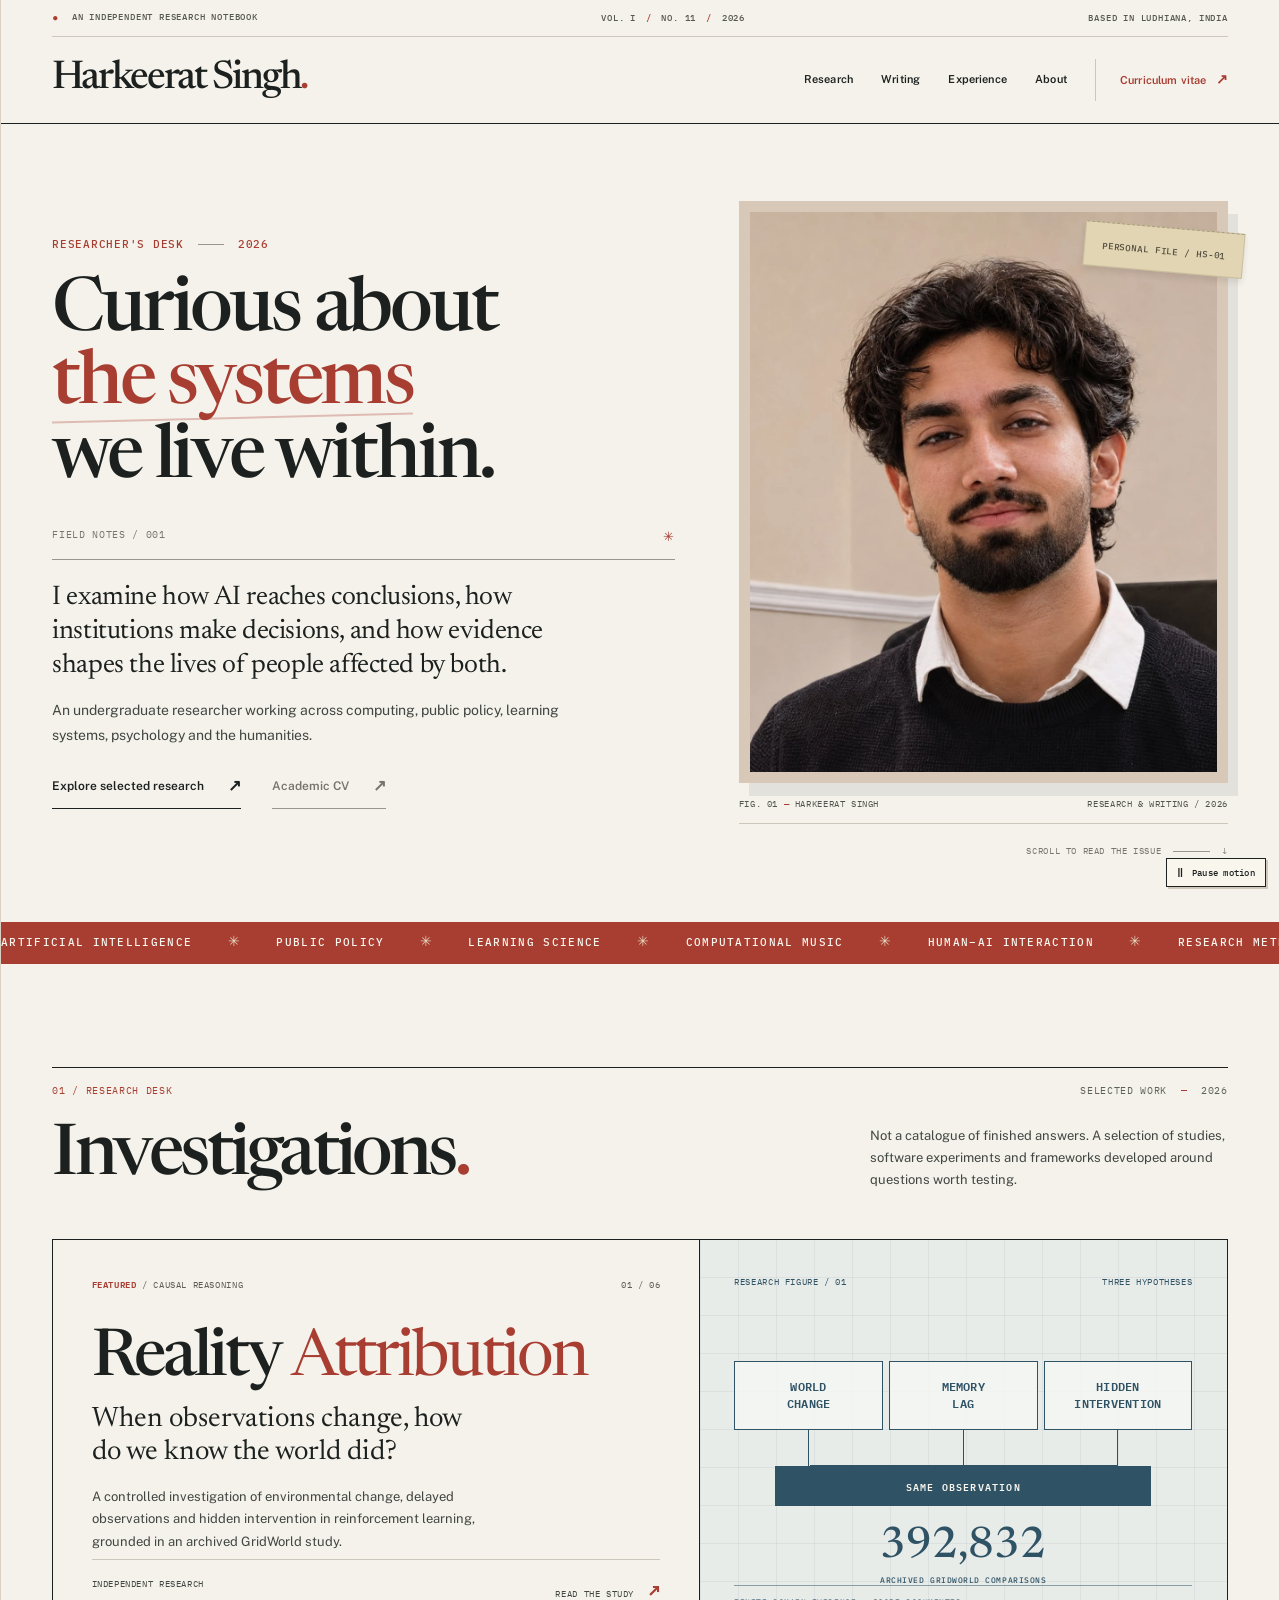
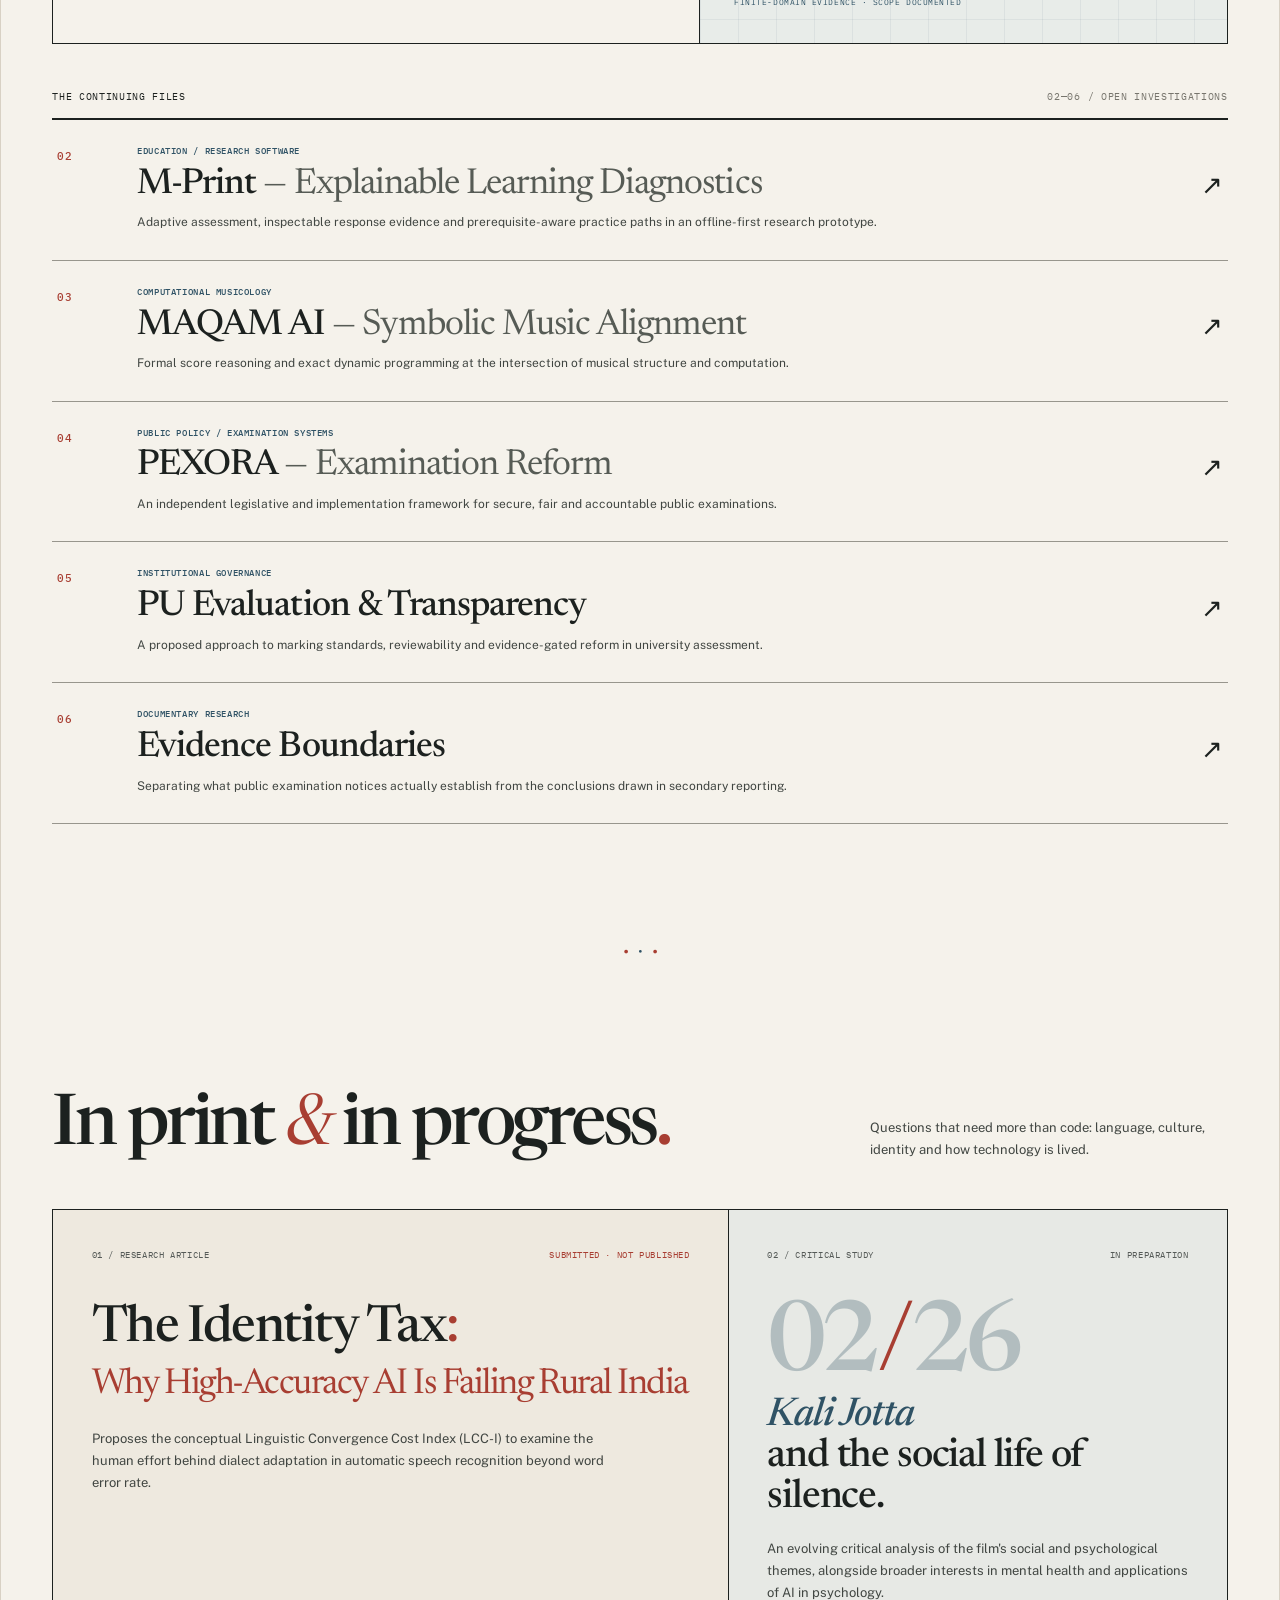
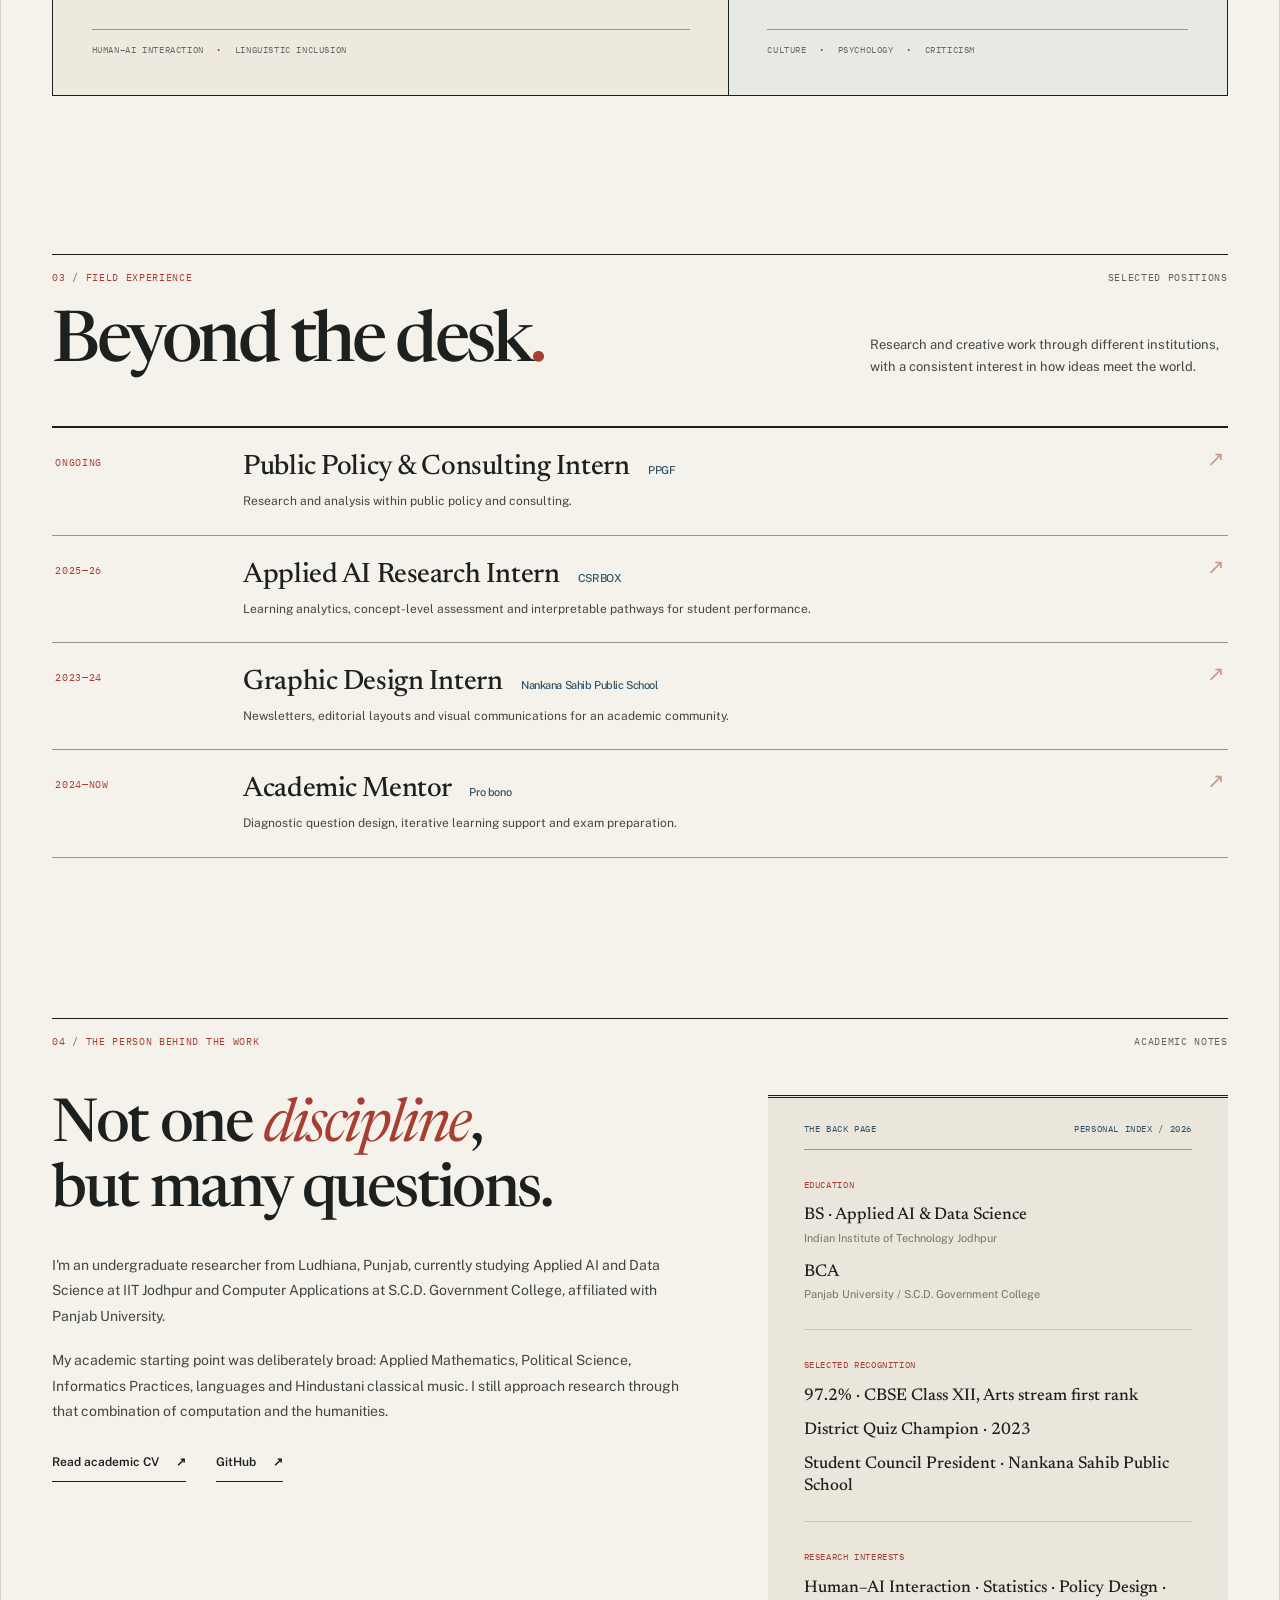
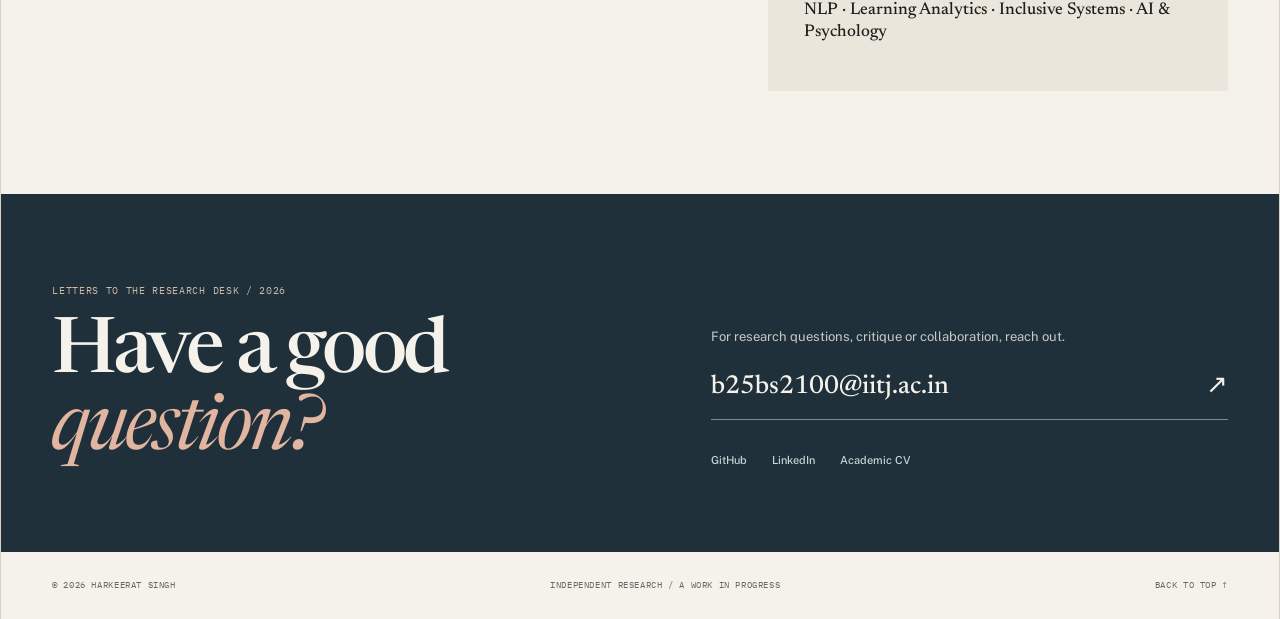
==== commit b28553e6: "Design: introduce original newspaper-inspired research portfolio" ====
--- a/docs/index.html
+++ b/docs/index.html
@@ -1,63 +1,141 @@
-<!DOCTYPE html>
-<html lang="en"><head>
-<meta charset="utf-8"><meta name="viewport" content="width=device-width,initial-scale=1">
-<meta name="theme-color" content="#f5f3ed">
-<meta name="description" content="Harkeerat Singh — undergraduate researcher working across AI, empirical methods, education, public policy and culture. Explore research projects, essays and academic work.">
-<meta property="og:title" content="Harkeerat Singh — Research & Writing">
-<meta property="og:description" content="Independent research, public systems and the humanities. A portfolio of ongoing inquiry.">
-<title>Harkeerat Singh | Research, Writing & Public Systems</title>
-<style>
-:root{--paper:#f5f3ed;--ink:#25251f;--muted:#686962;--rule:#d3d2ca;--dark:#2b342f;--light:#fdfcf8;--rust:#945e49;--serif:Georgia,'Times New Roman',serif;--sans:Arial,Helvetica,sans-serif}
-*{box-sizing:border-box}html{scroll-behavior:smooth;scroll-padding-top:80px}body{margin:0;background:var(--paper);color:var(--ink);font-family:var(--sans);-webkit-font-smoothing:antialiased}a{color:inherit;text-decoration:none}a:focus-visible,button:focus-visible{outline:2px solid var(--rust);outline-offset:5px}button{font:inherit}.skip-link{position:absolute;left:-9999px;top:0;z-index:10;background:#fff;padding:12px}.skip-link:focus{left:12px}.site-shell{max-width:1600px;margin:0 auto;overflow:hidden}.site-header{height:90px;display:flex;align-items:center;padding:0 clamp(24px,6vw,104px);gap:24px;border-bottom:1px solid var(--rule);position:relative;z-index:3}.brand{display:flex;align-items:center;gap:17px;flex:1;min-width:0}.brand-symbol{font-family:var(--serif);font-weight:bold;font-size:29px;line-height:1;letter-spacing:-.05em}.dot{color:var(--rust)}.brand-caption{font-size:10px;text-transform:uppercase;letter-spacing:.16em;font-weight:bold;color:var(--muted);border-left:1px solid var(--rule);padding-left:16px;white-space:nowrap}.nav{display:flex;align-items:center;gap:32px;font-size:12px;font-weight:600}.nav a{transition:color .2s}.nav a:hover{color:var(--rust)}.contact-link{font-size:11px;text-transform:uppercase;letter-spacing:.09em;font-weight:bold;border-bottom:1px solid var(--ink);padding-bottom:6px;margin-left:32px;white-space:nowrap}.contact-link span{margin-left:12px}.menu-toggle{display:none;border:0;background:transparent;width:38px;height:32px;padding:7px;cursor:pointer}.menu-toggle span{display:block;height:1px;background:var(--ink);margin:6px 0}.mobile-nav[hidden]{display:none!important}.mobile-nav{display:none}.hero{min-height:660px;display:grid;grid-template-columns:minmax(0,1.11fr) minmax(310px,.89fr);gap:clamp(28px,4vw,66px);align-items:center;padding:clamp(64px,7vw,106px) clamp(24px,6vw,104px) clamp(66px,7vw,100px)}.hero-copy{max-width:690px}.eyebrow,.kicker{margin:0;font:700 10px/1.5 var(--sans);letter-spacing:.19em;text-transform:uppercase;color:var(--muted)}.eyebrow{display:flex;align-items:center;gap:10px;flex-wrap:wrap}.eyebrow-rule{width:29px;height:1px;background:var(--rust)}.lightdot{font-size:12px;color:var(--rust)}.hero h1{font:normal clamp(80px,9.1vw,148px)/.86 var(--serif);letter-spacing:-.083em;margin:43px 0 36px}.hero h1 em{font-weight:normal;color:var(--rust)}.hero-lead{font:normal clamp(21px,2.35vw,30px)/1.38 var(--serif);letter-spacing:-.02em;max-width:575px;margin:0 0 22px}.hero-sub{font-size:13px;line-height:1.8;color:var(--muted);max-width:475px;margin:0}.hero-actions{display:flex;align-items:center;gap:26px;margin-top:35px}.main-cta{display:inline-flex;align-items:center;justify-content:space-between;gap:26px;background:var(--dark);color:#fff;padding:17px 20px;font-size:12px;font-weight:700;min-width:224px;transition:background .2s,transform .2s}.main-cta:hover{background:#49534b;transform:translateY(-2px)}.text-cta{font-size:12px;font-weight:bold;border-bottom:1px solid var(--ink);padding-bottom:5px}.text-cta span{margin-left:12px}.portrait-block{margin:0;align-self:center;min-width:0;position:relative}.portrait-frame{position:relative;background:#ded6ca;overflow:hidden;aspect-ratio:4/4.9}.portrait-frame::before{content:'';position:absolute;z-index:1;inset:14px;border:1px solid rgba(255,255,255,.28);pointer-events:none}.portrait-frame img{display:block;width:100%;height:100%;object-fit:cover;object-position:50% 31%;filter:saturate(.79) contrast(.96)}.portrait-block figcaption{display:flex;justify-content:space-between;gap:16px;margin-top:12px;font:600 10px/1.4 var(--sans);letter-spacing:.1em;color:var(--muted);text-transform:uppercase}.caption-rule{display:inline-block;width:15px;height:1px;background:var(--muted);vertical-align:middle;margin:0 8px}.line-note{border-block:1px solid var(--rule);display:flex;align-items:center;gap:clamp(22px,4vw,66px);min-height:94px;padding:17px clamp(24px,6vw,104px);font-size:11px;color:var(--muted);flex-wrap:wrap}.line-note-kicker{font:700 10px var(--sans);letter-spacing:.17em;color:var(--rust)}.line-note strong{font-weight:normal;color:var(--rust);margin:0 7px}.section{padding:clamp(72px,8vw,130px) clamp(24px,6vw,104px)}.section-header{display:flex;gap:38px;align-items:end;justify-content:space-between;margin-bottom:48px}.section-header h2,.about h2,.contact-section h2{font:normal clamp(48px,5.2vw,76px)/1.06 var(--serif);letter-spacing:-.056em;margin:18px 0 0}.section-header h2 em,.about h2 em,.contact-section h2 em{font-weight:normal;color:var(--rust)}.section-header>p{font:13px/1.75 var(--sans);color:var(--muted);max-width:315px;margin:0 0 6px}.project-grid{display:grid;grid-template-columns:repeat(3,minmax(0,1fr));border-top:1px solid var(--rule);border-left:1px solid var(--rule)}.project{min-height:390px;display:flex;flex-direction:column;padding:28px 28px 24px;border-right:1px solid var(--rule);border-bottom:1px solid var(--rule);transition:background .22s;position:relative}.project:hover{background:#ebe7df}.project:focus-visible{outline-offset:-4px}.project-top,.project-bottom{display:flex;justify-content:space-between;align-items:start;gap:15px}.project-top{font-size:10px;letter-spacing:.07em;color:var(--muted)}.project-top .arrow{font:25px/1 var(--serif);color:var(--rust);transition:transform .22s}.project:hover .arrow{transform:translate(3px,-3px)}.project-body{flex:1;padding:50px 0 34px}.project-label{font-size:9px;font-weight:bold;letter-spacing:.13em;color:var(--rust)}.project h3{font:normal clamp(38px,3.75vw,54px)/1.02 var(--serif);letter-spacing:-.055em;margin:14px 0 20px}.project p{font-size:12px;line-height:1.72;color:var(--muted);max-width:340px;margin:0}.project-bottom{border-top:1px solid var(--rule);padding-top:15px;font-size:10px;color:var(--muted)}.project-featured{background:var(--dark);color:#fff}.project-featured:hover{background:#344138}.project-featured .project-label,.project-featured .arrow{color:#e8bc94}.project-featured .project-top,.project-featured p,.project-featured .project-bottom{color:#d0d6cd}.project-featured .project-bottom{border-color:rgba(255,255,255,.24)}.section-postscript{font:11px/1.65 var(--sans);color:var(--muted);margin:25px 0 0;max-width:690px}.writing{background:var(--light);border-block:1px solid var(--rule)}.writing-list{border-top:1px solid var(--ink)}.writing-piece{display:grid;grid-template-columns:220px minmax(0,1fr);gap:40px;padding:37px 0;border-bottom:1px solid var(--rule)}.writing-meta{display:flex;flex-direction:column;gap:18px;font:700 10px/1.5 var(--sans);letter-spacing:.13em;color:var(--rust)}.writing-meta span:first-child{font:italic 44px/1 var(--serif);color:#b7b1a7}.writing-copy h3{font:normal clamp(26px,3vw,40px)/1.2 var(--serif);letter-spacing:-.035em;margin:0 0 14px;max-width:760px}.writing-copy p{font-size:13px;line-height:1.72;color:var(--muted);margin:0 0 16px;max-width:700px}.writing-status{font-size:10px;letter-spacing:.08em;text-transform:uppercase;color:var(--rust);font-weight:bold}.about{display:grid;grid-template-columns:1fr 1fr;gap:clamp(60px,9vw,140px)}.about-left>p:not(.kicker){font:15px/1.88 var(--serif);color:#53534c;max-width:550px;margin:24px 0 0}.underlink{display:inline-block;border-bottom:1px solid var(--ink);font-size:12px;font-weight:bold;padding-bottom:6px;margin-top:32px}.underlink span{margin-left:28px}.about-right{padding-top:5px}.about-right h3{font:700 11px var(--sans);letter-spacing:.12em;text-transform:uppercase;margin:0 0 22px}.about-right h3.subhead{margin-top:42px}.timeline-row{display:grid;grid-template-columns:82px 1fr;gap:18px;border-top:1px solid var(--rule);padding:17px 0}.timeline-row>span{font-size:10px;color:var(--rust);text-transform:uppercase;letter-spacing:.05em;padding-top:2px}.timeline-row strong{display:block;font:normal 19px/1.2 var(--serif);letter-spacing:-.02em}.timeline-row small{display:block;font:11px/1.4 var(--sans);color:var(--muted);margin-top:6px}.interests{background:#e9e8e1;padding-block:86px}.interests .section-header{margin-bottom:33px}.interest-grid{display:grid;grid-template-columns:repeat(3,1fr);gap:30px}.interest-grid>div{border-top:1px solid #aeb0a9;padding-top:19px}.interest-grid span{font:700 10px var(--sans);letter-spacing:.13em;color:var(--rust)}.interest-grid p{font:normal 20px/1.55 var(--serif);margin:18px 0 0;max-width:400px}.contact-section{background:var(--dark);color:#faf8f3;padding-top:100px;padding-bottom:100px}.contact-section .kicker{color:#e8bc94}.contact-section h2{margin:17px 0 18px}.contact-section h2 em{color:#e8bc94}.contact-section>p:not(.kicker){font-size:13px;color:#c8d0c9;line-height:1.7}.email-link{display:inline-block;font:normal clamp(24px,3.45vw,46px)/1.15 var(--serif);letter-spacing:-.04em;border-bottom:1px solid #8e9b8f;padding:24px 0 12px;margin-top:32px;overflow-wrap:anywhere}.email-link span{font-size:24px;margin-left:30px}.social{display:flex;gap:24px;flex-wrap:wrap;margin-top:38px}.social a{font-size:11px;font-weight:bold;letter-spacing:.05em;color:#dee4df;border-bottom:1px solid #7b8b7c;padding-bottom:6px}.footer{padding:28px clamp(24px,6vw,104px);display:flex;gap:18px;align-items:center;justify-content:space-between;font-size:10px;letter-spacing:.05em;color:var(--muted)}.footer a{border-bottom:1px solid var(--rule);padding-bottom:5px}
-@media(max-width:1150px){.site-header{padding-inline:32px}.brand-caption{display:none}.hero,.section,.line-note,.footer{padding-left:32px;padding-right:32px}.hero{grid-template-columns:1fr .82fr;gap:35px}.hero h1{font-size:clamp(78px,9vw,116px)}.project-grid{grid-template-columns:repeat(2,1fr)}.project{min-height:355px}}
-@media(max-width:760px){.site-header{height:73px;padding:0 22px}.brand{flex:1}.brand-symbol{font-size:27px}.nav,.contact-link{display:none}.menu-toggle{display:block}.mobile-nav{display:flex;flex-direction:column;padding:11px 22px 19px;background:var(--paper);border-bottom:1px solid var(--rule);position:absolute;z-index:6;left:0;right:0}.mobile-nav a{padding:15px 0;font-size:14px;border-bottom:1px solid var(--rule)}.hero{grid-template-columns:1fr;gap:46px;padding:60px 22px 65px}.hero h1{font-size:clamp(72px,17vw,116px);margin:28px 0 30px}.hero-lead{font-size:24px}.hero-sub{font-size:13px}.portrait-block{max-width:550px}.portrait-frame{aspect-ratio:4/4.3}.line-note{padding:20px 22px;gap:14px 28px;min-height:0}.line-note-kicker{width:100%}.section{padding:70px 22px}.section-header{display:block;margin-bottom:32px}.section-header>p{margin:17px 0 0}.section-header h2,.about h2,.contact-section h2{font-size:clamp(44px,10.2vw,66px)}.project{min-height:350px;padding:24px}.project-body{padding:45px 0 25px}.project h3{font-size:42px}.writing-piece{grid-template-columns:1fr;gap:22px;padding:29px 0}.writing-meta{flex-direction:row;align-items:center;gap:25px}.writing-meta span:first-child{font-size:28px}.about{grid-template-columns:1fr;gap:53px}.about-left>p:not(.kicker){font-size:15px}.interests{padding-block:70px}.interest-grid{grid-template-columns:1fr;gap:20px}.interest-grid p{font-size:19px;margin-top:13px}.contact-section{padding-block:80px}.footer{padding:25px 22px;flex-wrap:wrap}.footer span:nth-child(2){display:none}}
-@media(max-width:510px){.hero h1{font-size:clamp(68px,19vw,90px)}.hero-actions{flex-wrap:wrap;gap:25px}.project-grid{grid-template-columns:1fr}.project{min-height:330px}.project-body{padding:40px 0 22px}.hero-lead{font-size:23px}.portrait-block figcaption{font-size:9px}.email-link{font-size:25px}}
-@media(prefers-reduced-motion:reduce){*,*::before,*::after{scroll-behavior:auto!important;transition:none!important}}
+<!doctype html>
+<html lang="en">
+<head>
+  <meta charset="utf-8">
+  <meta name="viewport" content="width=device-width,initial-scale=1">
+  <meta name="theme-color" content="#f5f2eb">
+  <meta name="description" content="Harkeerat Singh — undergraduate researcher working across artificial intelligence, human-centred systems, education, public policy and interdisciplinary scholarship.">
+  <meta property="og:type" content="website">
+  <meta property="og:title" content="Harkeerat Singh | Research, Writing & Public Systems">
+  <meta property="og:description" content="Independent research at the intersection of computation and public life.">
+  <title>Harkeerat Singh — Research, Writing & Public Systems</title>
+  <link rel="icon" href="assets/icons/favicon.svg" type="image/svg+xml">
+  <link rel="preconnect" href="https://fonts.googleapis.com">
+  <link rel="preconnect" href="https://fonts.gstatic.com" crossorigin>
+  <link href="https://fonts.googleapis.com/css2?family=IBM+Plex+Mono:wght@400;500;600&family=Newsreader:opsz,wght@6..72,400;6..72,500;6..72,600&family=Public+Sans:wght@400;500;600;700&display=swap" rel="stylesheet">
+  <link rel="stylesheet" href="editorial.css?v=1">
+  
+  <script defer src="editorial.js?v=1"></script>
+</head>
+<body>
+<a class="skip-link" href="#main">Skip to content</a>
+<div class="reading-progress" role="presentation"><span id="scroll-progress"></span></div>
+<div class="cursor" aria-hidden="true"><span class="cursor-inner"></span><span class="cursor-caption"></span></div>
+<div class="paper-shell" id="top">
+  <div class="edition-bar wrap" aria-label="Issue information">
+    <span><span class="bullet-red">●</span> AN INDEPENDENT RESEARCH NOTEBOOK</span>
+    <span class="issue-line">VOL. I <span class="slash">/</span> NO. 11 <span class="slash">/</span> 2026</span>
+    <span>BASED IN LUDHIANA, INDIA</span>
+  </div>
+  <header class="site-header" id="site-header">
+    <div class="masthead wrap">
+      <a class="masthead-name" href="#top" aria-label="Harkeerat Singh — homepage">Harkeerat Singh<span class="masthead-mark">.</span></a>
+      <nav class="desktop-nav" aria-label="Main navigation">
+        <a href="#work">Research</a><a href="#writing">Writing</a><a href="#experience">Experience</a><a href="#about">About</a>
+        <a class="nav-cv" href="cv.html">Curriculum vitae <span aria-hidden="true">↗</span></a>
+      </nav>
+      <button class="menu-toggle" type="button" aria-label="Open navigation" aria-expanded="false" aria-controls="mobile-nav"><span class="menu-label">Menu</span><span class="menu-lines"><i></i><i></i></span></button>
+    </div>
+    <nav class="mobile-nav" id="mobile-nav" aria-label="Mobile navigation" hidden>
+      <a href="#work">Research <span>01</span></a><a href="#writing">Writing <span>02</span></a><a href="#experience">Experience <span>03</span></a><a href="#about">About <span>04</span></a><a href="cv.html">Academic CV <span>↗</span></a><a href="mailto:b25bs2100@iitj.ac.in">Contact <span>↗</span></a>
+    </nav>
+  </header>
 
-</style>
-</head><body>
-<a class="skip-link" href="#main">Skip to main content</a>
-<div class="site-shell">
-<header class="site-header" id="top">
-<a class="brand" href="#top" aria-label="Harkeerat Singh, home"><span class="brand-symbol">HS<span class="dot">.</span></span><span class="brand-caption">Research &amp; writing</span></a>
-<nav class="nav" aria-label="Primary navigation"><a href="#research">Research</a><a href="#writing">Writing</a><a href="#about">About</a><a href="cv.html">CV <span aria-hidden="true">↗</span></a></nav>
-<a class="contact-link" href="mailto:b25bs2100@iitj.ac.in">Get in touch <span aria-hidden="true">↗</span></a>
-<button type="button" class="menu-toggle" aria-expanded="false" aria-controls="mobile-nav" aria-label="Open menu"><span></span><span></span></button>
-</header>
-<nav class="mobile-nav" id="mobile-nav" aria-label="Mobile navigation" hidden><a href="#research">Research</a><a href="#writing">Writing</a><a href="#about">About</a><a href="cv.html">Academic CV</a><a href="mailto:b25bs2100@iitj.ac.in">Contact</a></nav>
-<main id="main">
-<section class="hero" aria-labelledby="hero-title"><div class="hero-copy">
-<p class="eyebrow"><span class="eyebrow-rule"></span> Undergraduate researcher <span class="lightdot">•</span> Ludhiana, India</p>
-<h1 id="hero-title">Harkeerat<br><em>Singh.</em></h1>
-<p class="hero-lead">I study how technology makes decisions, how institutions shape lives, and what evidence can—and cannot—tell us.</p>
-<p class="hero-sub">My work moves between artificial intelligence, human learning, public policy and the humanities. These are independent projects, research notes and questions still in progress.</p>
-<div class="hero-actions"><a class="main-cta" href="#research">Explore selected work <span aria-hidden="true">↗</span></a><a class="text-cta" href="cv.html">Academic CV <span aria-hidden="true">↗</span></a></div>
+  <main id="main">
+    <section class="hero wrap" aria-labelledby="hero-heading">
+      <div class="hero-copy">
+        <div class="eyebrow reveal">RESEARCHER'S DESK <span class="short-line"></span> 2026</div>
+        <h1 id="hero-heading" class="hero-heading reveal">Curious about<br><span class="word-emphasis">the systems</span><br>we live within.</h1>
+        <div class="hero-rule reveal"><span>FIELD NOTES / 001</span><span aria-hidden="true">✳</span></div>
+        <p class="hero-intro reveal">I examine how AI reaches conclusions, how institutions make decisions, and how evidence shapes the lives of people affected by both.</p>
+        <p class="hero-support reveal">An undergraduate researcher working across computing, public policy, learning systems, psychology and the humanities.</p>
+        <div class="hero-actions reveal"><a class="editorial-link" href="#work" data-cursor="READ">Explore selected research <span aria-hidden="true">↗</span></a><a class="editorial-link subdued" href="cv.html" data-cursor="OPEN">Academic CV <span aria-hidden="true">↗</span></a></div>
+      </div>
+      <div class="hero-portrait reveal">
+        <div class="portrait-paper">
+          <div class="portrait-border">
+            <img src="assets/portrait.webp" alt="Portrait of Harkeerat Singh wearing a black jumper over a white collared shirt" width="1254" height="1254" fetchpriority="high" decoding="async">
+          </div>
+          <div class="photo-tape" aria-hidden="true"><span>PERSONAL FILE / HS-01</span></div>
+        </div>
+        <div class="photo-caption"><span>FIG. 01 <i>—</i> HARKEERAT SINGH</span><span>RESEARCH &amp; WRITING / 2026</span></div>
+      </div>
+      <div class="hero-bottom-note" aria-hidden="true"><span>SCROLL TO READ THE ISSUE</span><span class="downline"></span><span>↓</span></div>
+    </section>
+
+    <div class="news-tape" aria-label="Research areas: artificial intelligence, public policy, learning science, computational music, human-AI interaction, and research methods">
+      <div class="news-tape-track" aria-hidden="true">
+        <span>ARTIFICIAL INTELLIGENCE <b>✳</b> PUBLIC POLICY <b>✳</b> LEARNING SCIENCE <b>✳</b> COMPUTATIONAL MUSIC <b>✳</b> HUMAN–AI INTERACTION <b>✳</b> RESEARCH METHODS <b>✳</b></span>
+        <span>ARTIFICIAL INTELLIGENCE <b>✳</b> PUBLIC POLICY <b>✳</b> LEARNING SCIENCE <b>✳</b> COMPUTATIONAL MUSIC <b>✳</b> HUMAN–AI INTERACTION <b>✳</b> RESEARCH METHODS <b>✳</b></span>
+        <span>ARTIFICIAL INTELLIGENCE <b>✳</b> PUBLIC POLICY <b>✳</b> LEARNING SCIENCE <b>✳</b> COMPUTATIONAL MUSIC <b>✳</b> HUMAN–AI INTERACTION <b>✳</b> RESEARCH METHODS <b>✳</b></span>
+      </div>
+    </div>
+
+    <section class="work section-pad wrap" id="work" aria-labelledby="work-title">
+      <div class="section-cap reveal"><span>01 / RESEARCH DESK</span><span>SELECTED WORK <span class="sep">—</span> 2026</span></div>
+      <div class="section-header reveal"><h2 id="work-title">Investigations<span class="serif-period">.</span></h2><p>Not a catalogue of finished answers. A selection of studies, software experiments and frameworks developed around questions worth testing.</p></div>
+
+      <a href="case-studies/reality-attribution.html" class="cover-story reveal" data-cursor="VIEW" aria-label="Read Reality Attribution case study">
+        <div class="cover-story-main"><div class="story-meta"><span><b>FEATURED</b> / CAUSAL REASONING</span><span>01 / 06</span></div>
+          <h3>Reality <em>Attribution</em></h3>
+          <p class="cover-story-question">When observations change, how do we know the world did?</p>
+          <p class="cover-story-desc">A controlled investigation of environmental change, delayed observations and hidden intervention in reinforcement learning, grounded in an archived GridWorld study.</p>
+          <div class="story-bottom"><span>INDEPENDENT RESEARCH</span><span>READ THE STUDY <b>↗</b></span></div>
+        </div>
+        <div class="cover-story-visual" aria-hidden="true">
+          <div class="diagram-top"><span>RESEARCH FIGURE / 01</span><span>THREE HYPOTHESES</span></div>
+          <div class="diagram-nodes"><span>WORLD<br>CHANGE</span><span>MEMORY<br>LAG</span><span>HIDDEN<br>INTERVENTION</span></div>
+          <div class="diagram-lines"><i></i><i></i><i></i></div>
+          <div class="diagram-outcome">SAME OBSERVATION</div>
+          <div class="diagram-number">392,832<small>ARCHIVED GRIDWORLD COMPARISONS</small></div>
+          <div class="diagram-footer">FINITE-DOMAIN EVIDENCE · SCOPE DOCUMENTED</div>
+        </div>
+      </a>
+
+      <div class="story-index reveal"><span>THE CONTINUING FILES</span><span>02—06 / OPEN INVESTIGATIONS</span></div>
+      <div class="stories">
+        <a class="story-row reveal" href="case-studies/mprint.html" data-cursor="VIEW"><span class="index-number">02</span><div class="row-story"><div class="row-category">EDUCATION / RESEARCH SOFTWARE</div><h3>M-Print <span>— Explainable Learning Diagnostics</span></h3><p>Adaptive assessment, inspectable response evidence and prerequisite-aware practice paths in an offline-first research prototype.</p></div><span class="row-arrow" aria-hidden="true">↗</span></a>
+        <a class="story-row reveal" href="case-studies/maqam-ai.html" data-cursor="VIEW"><span class="index-number">03</span><div class="row-story"><div class="row-category">COMPUTATIONAL MUSICOLOGY</div><h3>MAQAM AI <span>— Symbolic Music Alignment</span></h3><p>Formal score reasoning and exact dynamic programming at the intersection of musical structure and computation.</p></div><span class="row-arrow" aria-hidden="true">↗</span></a>
+        <a class="story-row reveal" href="case-studies/pexora.html" data-cursor="VIEW"><span class="index-number">04</span><div class="row-story"><div class="row-category">PUBLIC POLICY / EXAMINATION SYSTEMS</div><h3>PEXORA <span>— Examination Reform</span></h3><p>An independent legislative and implementation framework for secure, fair and accountable public examinations.</p></div><span class="row-arrow" aria-hidden="true">↗</span></a>
+        <a class="story-row reveal" href="case-studies/pu-evaluation.html" data-cursor="VIEW"><span class="index-number">05</span><div class="row-story"><div class="row-category">INSTITUTIONAL GOVERNANCE</div><h3>PU Evaluation &amp; Transparency</h3><p>A proposed approach to marking standards, reviewability and evidence-gated reform in university assessment.</p></div><span class="row-arrow" aria-hidden="true">↗</span></a>
+        <a class="story-row reveal" href="case-studies/evidence-boundaries.html" data-cursor="VIEW"><span class="index-number">06</span><div class="row-story"><div class="row-category">DOCUMENTARY RESEARCH</div><h3>Evidence Boundaries</h3><p>Separating what public examination notices actually establish from the conclusions drawn in secondary reporting.</p></div><span class="row-arrow" aria-hidden="true">↗</span></a>
+      </div>
+    </section>
+
+    <div class="edition-divider" aria-hidden="true"><span>•</span><span>•</span><span>•</span></div>
+
+    <section class="writing section-pad wrap" id="writing" aria-labelledby="writing-title">
+      <div class="section-cap reveal"><span>02 / NOTES &amp; MANUSCRIPTS</span><span>WRITING IN PROGRESS</span></div>
+      <div class="section-header reveal"><h2 id="writing-title">In print <span class="and-mark">&amp;</span> in progress<span class="serif-period">.</span></h2><p>Questions that need more than code: language, culture, identity and how technology is lived.</p></div>
+      <div class="writing-columns">
+        <article class="writing-feature reveal"><div class="writing-label"><span>01 / RESEARCH ARTICLE</span><span class="publication-status">SUBMITTED · NOT PUBLISHED</span></div><h3>The Identity Tax<span class="title-colon">:</span><br><em>Why High-Accuracy AI Is Failing Rural India</em></h3><p>Proposes the conceptual Linguistic Convergence Cost Index (LCC-I) to examine the human effort behind dialect adaptation in automatic speech recognition beyond word error rate.</p><span class="writing-foot">HUMAN–AI INTERACTION <b>·</b> LINGUISTIC INCLUSION</span></article>
+        <article class="writing-side reveal"><div class="writing-label"><span>02 / CRITICAL STUDY</span><span>IN PREPARATION</span></div><div class="writing-issue-no">02<span>/</span>26</div><h3><em>Kali Jotta</em><br>and the social life of silence.</h3><p>An evolving critical analysis of the film's social and psychological themes, alongside broader interests in mental health and applications of AI in psychology.</p><span class="writing-foot">CULTURE <b>·</b> PSYCHOLOGY <b>·</b> CRITICISM</span></article>
+      </div>
+    </section>
+
+    <section class="experience section-pad wrap" id="experience" aria-labelledby="experience-title">
+      <div class="section-cap reveal"><span>03 / FIELD EXPERIENCE</span><span>SELECTED POSITIONS</span></div>
+      <div class="section-header reveal"><h2 id="experience-title">Beyond the desk<span class="serif-period">.</span></h2><p>Research and creative work through different institutions, with a consistent interest in how ideas meet the world.</p></div>
+      <div class="experience-ledger">
+        <div class="ledger-row reveal"><span class="ledger-date">ONGOING</span><div><h3>Public Policy &amp; Consulting Intern <small>PPGF</small></h3><p>Research and analysis within public policy and consulting.</p></div><span class="ledger-symbol" aria-hidden="true">↗</span></div>
+        <div class="ledger-row reveal"><span class="ledger-date">2025—26</span><div><h3>Applied AI Research Intern <small>CSRBOX</small></h3><p>Learning analytics, concept-level assessment and interpretable pathways for student performance.</p></div><span class="ledger-symbol" aria-hidden="true">↗</span></div>
+        <div class="ledger-row reveal"><span class="ledger-date">2023—24</span><div><h3>Graphic Design Intern <small>Nankana Sahib Public School</small></h3><p>Newsletters, editorial layouts and visual communications for an academic community.</p></div><span class="ledger-symbol" aria-hidden="true">↗</span></div>
+        <div class="ledger-row reveal"><span class="ledger-date">2024—NOW</span><div><h3>Academic Mentor <small>Pro bono</small></h3><p>Diagnostic question design, iterative learning support and exam preparation.</p></div><span class="ledger-symbol" aria-hidden="true">↗</span></div>
+      </div>
+    </section>
+
+    <section class="about section-pad wrap" id="about" aria-labelledby="about-title">
+      <div class="section-cap reveal"><span>04 / THE PERSON BEHIND THE WORK</span><span>ACADEMIC NOTES</span></div>
+      <div class="about-columns">
+        <div class="about-primary reveal"><h2 id="about-title">Not one <em>discipline</em>,<br>but many questions.</h2><p>I'm an undergraduate researcher from Ludhiana, Punjab, currently studying Applied AI and Data Science at IIT Jodhpur and Computer Applications at S.C.D. Government College, affiliated with Panjab University.</p><p>My academic starting point was deliberately broad: Applied Mathematics, Political Science, Informatics Practices, languages and Hindustani classical music. I still approach research through that combination of computation and the humanities.</p><div class="about-links"><a href="cv.html" data-cursor="OPEN">Read academic CV <span aria-hidden="true">↗</span></a><a href="https://github.com/iharkeerat" target="_blank" rel="noopener noreferrer">GitHub <span aria-hidden="true">↗</span></a></div></div>
+        <aside class="about-side reveal"><div class="about-side-heading"><span>THE BACK PAGE</span><span>PERSONAL INDEX / 2026</span></div><div class="fact-block"><span>EDUCATION</span><p>BS · Applied AI &amp; Data Science<br><small>Indian Institute of Technology Jodhpur</small></p><p>BCA<br><small>Panjab University / S.C.D. Government College</small></p></div><div class="fact-block"><span>SELECTED RECOGNITION</span><p>97.2% · CBSE Class XII, Arts stream first rank</p><p>District Quiz Champion · 2023</p><p>Student Council President · Nankana Sahib Public School</p></div><div class="fact-block"><span>RESEARCH INTERESTS</span><p>Human–AI Interaction · Statistics · Policy Design · NLP · Learning Analytics · Inclusive Systems · AI &amp; Psychology</p></div></aside>
+      </div>
+    </section>
+
+    <section class="closing-band" aria-labelledby="contact-title"><div class="wrap closing-inner"><div><span class="closing-kicker">LETTERS TO THE RESEARCH DESK / 2026</span><h2 id="contact-title">Have a good<br><em>question?</em></h2></div><div class="closing-right"><p>For research questions, critique or collaboration, reach out.</p><a class="contact-email" href="mailto:b25bs2100@iitj.ac.in" data-cursor="MAIL">b25bs2100@iitj.ac.in <span aria-hidden="true">↗</span></a><div class="footer-social"><a href="https://github.com/iharkeerat" target="_blank" rel="noopener noreferrer">GitHub</a><a href="https://www.linkedin.com/in/harkeeratsingh01/" target="_blank" rel="noopener noreferrer">LinkedIn</a><a href="cv.html">Academic CV</a></div></div></div></section>
+  </main>
+  <footer class="site-footer wrap"><span>© 2026 HARKEERAT SINGH</span><span>INDEPENDENT RESEARCH / A WORK IN PROGRESS</span><a href="#top">BACK TO TOP ↑</a></footer>
 </div>
-<figure class="portrait-block"><div class="portrait-frame"><img src="[data-uri]" width="550" height="550" alt="Portrait of Harkeerat Singh in a dark sweater over a white shirt" fetchpriority="high"></div><figcaption><span>FIG 01 <span class="caption-rule"></span> Harkeerat Singh</span><span>2026 / Ludhiana</span></figcaption></figure>
-</section>
-<div class="line-note" aria-label="Academic affiliations"><span class="line-note-kicker">CURRENTLY</span><span>BS in Applied AI &amp; Data Science <strong>·</strong> IIT Jodhpur</span><span>BCA <strong>·</strong> Panjab University</span></div>
-<section class="work section" id="research" aria-labelledby="work-title"><div class="section-header"><div><p class="kicker">01 / Selected work</p><h2 id="work-title">Research &amp; <em>projects.</em></h2></div><p>A small, deliberate selection of computational studies, software experiments and institutional proposals.</p></div>
-<div class="project-grid">
-<a class="project project-featured" href="case-studies/reality-attribution.html"><div class="project-top"><span>01 / Artificial intelligence</span><span class="arrow" aria-hidden="true">↗</span></div><div class="project-body"><span class="project-label">EXPERIMENTAL RESEARCH</span><h3>Reality<br>Attribution</h3><p>When a system observes a change, what evidence distinguishes a changing world from a changing observation?</p></div><div class="project-bottom"><span>Reinforcement learning · Causal reasoning</span><span>2026</span></div></a>
-<a class="project" href="case-studies/pexora.html"><div class="project-top"><span>02 / Public systems</span><span class="arrow" aria-hidden="true">↗</span></div><div class="project-body"><span class="project-label">INDEPENDENT POLICY PROPOSAL</span><h3>PEXORA</h3><p>An examination-reform architecture addressing candidate rights, scientific assurance and institutional accountability.</p></div><div class="project-bottom"><span>Governance · Assessment reform</span><span>2026</span></div></a>
-<a class="project" href="case-studies/maqam-ai.html"><div class="project-top"><span>03 / Music &amp; computing</span><span class="arrow" aria-hidden="true">↗</span></div><div class="project-body"><span class="project-label">RESEARCH PROTOTYPE</span><h3>MAQAM AI</h3><p>Symbolic music alignment, exact dynamic programming and the limits of formal representations of music.</p></div><div class="project-bottom"><span>Computational musicology</span><span>2026</span></div></a>
-<a class="project" href="case-studies/mprint.html"><div class="project-top"><span>04 / Education technology</span><span class="arrow" aria-hidden="true">↗</span></div><div class="project-body"><span class="project-label">OPEN-SOURCE PROTOTYPE</span><h3>M-Print</h3><p>An offline-first adaptive assessment prototype that makes item-level evidence and learning paths inspectable.</p></div><div class="project-bottom"><span>Human–AI interaction · Learning analytics</span><span>2026</span></div></a>
-<a class="project" href="case-studies/evidence-boundaries.html"><div class="project-top"><span>05 / Documentary research</span><span class="arrow" aria-hidden="true">↗</span></div><div class="project-body"><span class="project-label">EVIDENCE REVIEW</span><h3>Evidence<br>Boundaries</h3><p>Where official examination notices end and unsupported interpretations in public reporting begin.</p></div><div class="project-bottom"><span>Source provenance · Public administration</span><span>2026</span></div></a>
-<a class="project" href="case-studies/pu-evaluation.html"><div class="project-top"><span>06 / Higher education</span><span class="arrow" aria-hidden="true">↗</span></div><div class="project-body"><span class="project-label">INSTITUTIONAL REFORM FRAMEWORK</span><h3>PU Evaluation<br>Framework</h3><p>Criterion-linked marking, transparent re-evaluation and evidence-gated reform in university assessment.</p></div><div class="project-bottom"><span>Higher education · Accountability</span><span>2026</span></div></a>
-</div><p class="section-postscript">The projects above have different evidence and maturity levels. Methods, limitations and sources are noted in their individual records.</p>
-</section>
-<section class="writing section" id="writing" aria-labelledby="writing-title"><div class="section-header"><div><p class="kicker">02 / Notes &amp; manuscripts</p><h2 id="writing-title">In <em>writing.</em></h2></div><p>Ideas that sit between technology, social life and the questions we ask of both.</p></div>
-<div class="writing-list"><article class="writing-piece"><div class="writing-meta"><span>01</span><span>ARTICLE SUBMITTED · 2026</span></div><div class="writing-copy"><h3>The Identity Tax: Why High-Accuracy AI Is Failing Rural India</h3><p>A discussion of accent adaptation and exclusion in voice AI, proposing a conceptual Linguistic Convergence Cost Index (LCC-I) beyond word-error metrics.</p><span class="writing-status">Submitted to an IIT Jodhpur journal · Not published</span></div></article>
-<article class="writing-piece"><div class="writing-meta"><span>02</span><span>PAPER IN PREPARATION</span></div><div class="writing-copy"><h3><em>Kali Jotta</em> — A Critical Analysis</h3><p>Work in progress on the film’s social and psychological themes, with a focus on mental health and institutions.</p><span class="writing-status">Ongoing research &amp; criticism</span></div></article></div>
-</section>
-<section class="about section" id="about" aria-labelledby="about-title"><div class="about-left"><p class="kicker">03 / A little about me</p><h2 id="about-title">An education<br>across <em>disciplines.</em></h2><p>My academic journey began in the humanities, not computer science. Applied Mathematics, Political Science, Informatics Practices, languages and Hindustani classical music shaped how I think before I began formal university study in computing and AI.</p><p>I'm currently pursuing two undergraduate degrees while working on independent research. I am interested in how computational methods interact with human judgement, learning and public institutions.</p><a class="underlink" href="cv.html">Read my academic CV <span aria-hidden="true">↗</span></a></div>
-<div class="about-right"><h3>Selected experience</h3><div class="timeline-row"><span>Ongoing</span><div><strong>Public Policy &amp; Consulting Intern</strong><small>PPGF</small></div></div><div class="timeline-row"><span>2025–26</span><div><strong>Applied AI Research Intern</strong><small>CSRBOX · Learning analytics</small></div></div><div class="timeline-row"><span>2023–24</span><div><strong>Graphic Design Intern</strong><small>Nankana Sahib Public School</small></div></div><h3 class="subhead">Selected distinctions</h3><div class="timeline-row"><span>2025</span><div><strong>Class XII — 97.2%</strong><small>First in school Arts stream</small></div></div><div class="timeline-row"><span>2023</span><div><strong>District inter-school quiz champion</strong><small>S. Harmohinder Singh Memorial Contest</small></div></div><div class="timeline-row"><span>Former</span><div><strong>Student Council President</strong><small>Nankana Sahib Public School</small></div></div></div></section>
-<section class="interests section" aria-labelledby="interests-title"><div class="section-header"><div><p class="kicker">04 / Areas of inquiry</p><h2 id="interests-title">The connecting <em>threads.</em></h2></div></div><div class="interest-grid"><div><span>COMPUTATIONAL METHODS</span><p>Reinforcement learning, pattern recognition, NLP, experimental design and statistical inference.</p></div><div><span>PEOPLE &amp; LEARNING</span><p>Human–AI interaction, inclusive systems, learning analytics, cognitive modelling and AI in psychology.</p></div><div><span>PUBLIC SYSTEMS</span><p>Public policy, institutional design, regulatory governance and the digital divide.</p></div></div></section>
-<section class="contact-section section" id="contact"><p class="kicker">05 / Get in touch</p><h2>Good questions<br>deserve a <em>conversation.</em></h2><p>Research collaborations, useful criticism and conversations across disciplines are welcome.</p><a class="email-link" href="mailto:b25bs2100@iitj.ac.in">b25bs2100@iitj.ac.in <span aria-hidden="true">↗</span></a><div class="social"><a href="https://github.com/iharkeerat" target="_blank" rel="noopener noreferrer">GitHub ↗</a><a href="https://www.linkedin.com/in/harkeeratsingh01/" target="_blank" rel="noopener noreferrer">LinkedIn ↗</a><a href="cv.html">Academic CV ↗</a></div></section>
-</main><footer class="footer"><span>© 2026 Harkeerat Singh</span><span>Built to document work, not decorate it.</span><a href="#top">Back to top ↑</a></footer>
-</div>
-<script>
-(()=>{'use strict';const b=document.querySelector('.menu-toggle'),nav=document.querySelector('.mobile-nav');if(!b||!nav)return;const close=()=>{nav.hidden=true;b.setAttribute('aria-expanded','false');b.setAttribute('aria-label','Open menu')};b.addEventListener('click',()=>{const open=nav.hidden;nav.hidden=!open;b.setAttribute('aria-expanded',String(open));b.setAttribute('aria-label',open?'Close menu':'Open menu')});nav.querySelectorAll('a').forEach(a=>a.addEventListener('click',close));document.addEventListener('keydown',e=>{if(e.key==='Escape')close()});addEventListener('resize',()=>{if(innerWidth>760)close()});})();
-
-</script>
-</body></html>+<button class="motion-toggle" type="button" aria-pressed="false" aria-label="Pause animations"><span class="motion-icon">Ⅱ</span><span class="motion-text">Pause motion</span></button>
+</body>
+</html>
--- a/docs/editorial.css
+++ b/docs/editorial.css
@@ -0,0 +1,297 @@
+/* Harkeerat Singh / Issue 01. An original newspaper-inspired research portfolio.
+   No stock template, no CSS framework; reading-first typographic design. */
+:root{
+  color-scheme:light;
+  --paper:#f5f2eb;--paper2:#eee9df;--ink:#1c211f;--softink:#414642;
+  --muted:#77756d;--line:#cdc7bb;--line-dark:#98968d;--red:#a83e32;
+  --blue:#2f5265;--deep:#20303a;--cream:#f9f6ee;
+  --serif:'Newsreader',Georgia,'Times New Roman',serif;
+  --sans:'Public Sans',Arial,Helvetica,sans-serif;
+  --mono:'IBM Plex Mono','Courier New',monospace;
+  --wrap:1220px;--gutter:clamp(20px,4vw,52px);--header-height:86px;
+}
+*{box-sizing:border-box}
+html{scroll-behavior:smooth;scroll-padding-top:calc(var(--header-height) + 28px)}
+body{margin:0;color:var(--ink);background:#e8e5dc;font:400 16px/1.55 var(--sans);-webkit-font-smoothing:antialiased}
+a{color:inherit;text-decoration:none}
+button{font:inherit}
+img{display:block;max-width:100%}
+button:focus-visible,a:focus-visible{outline:2px solid var(--red);outline-offset:5px}
+::selection{background:#d6a79e;color:#141414}
+.wrap{width:min(var(--wrap),calc(100% - var(--gutter)*2));margin-inline:auto}
+.paper-shell{background:var(--paper);max-width:1560px;margin:auto;border-inline:1px solid #d8d1c4;min-height:100vh;overflow:clip}
+.skip-link{position:fixed;z-index:101;left:14px;top:-100px;background:var(--ink);color:var(--paper);padding:10px 18px}
+.skip-link:focus{top:14px}
+.reading-progress{position:fixed;height:3px;width:100%;top:0;left:0;z-index:90;pointer-events:none}
+.reading-progress span{display:block;height:100%;width:100%;transform-origin:left center;transform:scaleX(0);background:var(--red)}
+.edition-bar{min-height:37px;display:flex;align-items:center;justify-content:space-between;gap:10px;border-bottom:1px solid var(--line);font:500 9px/1.2 var(--mono);letter-spacing:.09em;color:#565852}
+.bullet-red{color:var(--red);font-size:10px;vertical-align:middle;margin-right:7px}
+.slash{color:var(--red);padding:0 4px}
+.site-header{position:sticky;top:0;z-index:40;background:rgba(245,242,235,.96);border-bottom:1px solid var(--ink);transition:background .3s,border-color .3s}
+.site-header.is-scrolled{background:rgba(245,242,235,.985);box-shadow:0 4px 12px rgba(21,30,28,.035)}
+.masthead{min-height:var(--header-height);display:flex;align-items:center;justify-content:space-between;gap:30px}
+.masthead-name{font:500 clamp(26px,3.1vw,41px)/.95 var(--serif);letter-spacing:-.055em;white-space:nowrap}
+.masthead-mark{color:var(--red)}
+.desktop-nav{display:flex;align-items:center;gap:clamp(17px,2.2vw,32px)}
+.desktop-nav a{font:600 11px/1.4 var(--sans);letter-spacing:.014em;white-space:nowrap;padding:11px 0;position:relative}
+.desktop-nav a::after{content:'';position:absolute;bottom:5px;left:0;width:100%;height:1px;background:var(--ink);transform:scaleX(0);transform-origin:left;transition:transform .2s}
+.desktop-nav a:hover::after,.desktop-nav a:focus-visible::after{transform:scaleX(1)}
+.desktop-nav .nav-cv{color:var(--red);border-left:1px solid var(--line);padding-left:24px}
+.nav-cv span{font-size:14px;padding-left:6px}
+.menu-toggle{display:none;background:transparent;border:1px solid var(--line-dark);color:var(--ink);padding:10px 11px;cursor:pointer;gap:13px;align-items:center;text-transform:uppercase;font:600 10px/1 var(--mono);letter-spacing:.09em}
+.menu-lines{display:grid;gap:4px;width:20px}.menu-lines i{height:1px;width:20px;background:var(--ink);display:block;transition:transform .25s}
+.menu-toggle[aria-expanded='true'] .menu-lines i:first-child{transform:translateY(2.5px) rotate(45deg)}
+.menu-toggle[aria-expanded='true'] .menu-lines i:last-child{transform:translateY(-2.5px) rotate(-45deg)}
+.mobile-nav{display:none}
+.hero{display:grid;grid-template-columns:1.12fr .88fr;column-gap:clamp(34px,5vw,75px);padding-block:clamp(50px,6vw,87px) clamp(49px,5vw,68px);position:relative}
+.hero-copy{padding-top:clamp(12px,3vw,35px)}
+.eyebrow,.section-cap,.story-meta,.photo-caption,.story-bottom,.story-index,.row-category,.index-number,.writing-label,.writing-foot,.ledger-date,.about-side-heading,.fact-block>span,.closing-kicker,.site-footer,.hero-rule,.hero-bottom-note,.diagram-top,.diagram-footer,.diagram-number small{font-family:var(--mono);text-transform:uppercase;letter-spacing:.068em}
+.eyebrow{font-size:11px;font-weight:500;color:var(--red);display:flex;align-items:center;gap:14px;margin-bottom:23px}
+.eyebrow .short-line{height:1px;background:var(--line-dark);width:26px}
+.hero-heading{font:500 clamp(50px,5.8vw,84px)/.99 var(--serif);letter-spacing:-.043em;margin:0;max-width:770px}
+.word-emphasis{color:var(--red);font-weight:500;position:relative;white-space:nowrap}
+.word-emphasis::after{position:absolute;content:'';height:2px;left:0;right:0;bottom:4px;background:currentColor;opacity:.3;transform:rotate(-1.4deg)}
+.hero-rule{font-size:10px;color:var(--muted);border-bottom:1px solid var(--line-dark);padding-bottom:12px;margin:31px 0 21px;display:flex;justify-content:space-between;gap:10px}
+.hero-rule span:last-child{color:var(--red);font-size:13px}
+.hero-intro{font:400 clamp(20px,2.1vw,28px)/1.26 var(--serif);max-width:550px;letter-spacing:-.015em;margin:0 0 15px}
+.hero-support{font:400 14px/1.75 var(--sans);max-width:510px;color:var(--softink);margin:0}
+.hero-actions{display:flex;align-items:center;flex-wrap:wrap;gap:19px 31px;margin-top:29px}
+.editorial-link{border-bottom:1px solid var(--ink);font:600 12px/1.3 var(--sans);padding:0 0 11px;display:inline-flex;align-items:center;gap:24px;transition:color .22s,border-color .22s;min-height:29px}
+.editorial-link:hover{color:var(--red);border-color:var(--red)}
+.editorial-link>span{font-size:16px;transition:transform .25s}.editorial-link:hover>span{transform:translate(2px,-3px)}
+.editorial-link.subdued{border-color:var(--line-dark);color:var(--muted)}
+.editorial-link.subdued:hover{color:var(--ink);border-color:var(--ink)}
+.hero-portrait{align-self:start;position:relative}
+.portrait-paper{background:#d8c8b7;padding:11px;position:relative;box-shadow:10px 13px 0 rgba(58,70,69,.095)}
+.portrait-border{overflow:hidden;aspect-ratio:4/4.8;background:#bfb4a8}
+.portrait-border img{height:100%;width:100%;object-fit:cover;object-position:50% 36%;image-rendering:auto;filter:contrast(1.02) saturate(.91)}
+.photo-tape{position:absolute;right:-16px;top:26px;transform:rotate(5deg);background:#e1d5b3;padding:9px 17px;min-width:142px;min-height:32px;box-shadow:0 4px 6px rgba(40,34,25,.10);border:1px solid rgba(118,107,78,.2);text-align:center;animation:tape-breathe 11s ease-in-out infinite}
+.photo-tape::before{content:'';position:absolute;left:0;right:0;top:-1px;height:1px;border-top:1px dashed rgba(65,55,35,.25)}
+.photo-tape span{font:500 9px/1 var(--mono);letter-spacing:.1em;color:#514c3e;white-space:nowrap}
+@keyframes tape-breathe{0%,100%{transform:rotate(5deg) translateY(0)}50%{transform:rotate(4.3deg) translateY(-3px)}}
+.photo-caption{display:flex;justify-content:space-between;gap:8px;border-bottom:1px solid var(--line);font-size:9px;padding:14px 0 12px;color:#51544e}
+.photo-caption i{color:var(--red);font-style:normal}
+.hero-bottom-note{grid-column:1/-1;display:flex;gap:12px;align-items:center;justify-content:flex-end;font-size:9px;color:var(--muted);margin-top:20px}
+.hero-bottom-note .downline{height:1px;width:37px;background:var(--line-dark)}
+.news-tape{width:100%;border-top:1px solid var(--red);border-bottom:1px solid var(--red);background:var(--red);color:var(--cream);overflow:hidden;position:relative}
+.news-tape-track{display:flex;align-items:center;white-space:nowrap;width:max-content;animation:newswire 38s linear infinite;will-change:transform}
+.news-tape-track>span{display:inline-block;flex-shrink:0;padding:13px 0;font:500 11px/1 var(--mono);letter-spacing:.12em}
+.news-tape-track b{font:400 14px/1 var(--serif);padding-inline:27px;color:#e5d8bf}
+.news-tape:hover .news-tape-track{animation-play-state:paused}
+@keyframes newswire{to{transform:translateX(-33.333333%)}}
+.section-pad{padding-block:clamp(71px,8vw,115px)}
+.section-cap{display:flex;justify-content:space-between;align-items:center;gap:12px;border-top:1px solid var(--ink);padding-top:15px;font-size:10px;color:#5d615b}
+.section-cap span:first-child{color:var(--red)}
+.section-cap .sep{margin-inline:7px;color:var(--line-dark)}
+.section-header{display:grid;grid-template-columns:1fr minmax(220px,.45fr);gap:24px;align-items:end;margin:23px 0 44px}
+.section-header h2{font:500 clamp(45px,5.5vw,79px)/1.05 var(--serif);letter-spacing:-.05em;margin:0}
+.serif-period{color:var(--red)}
+.section-header>p{font:400 13px/1.7 var(--sans);max-width:380px;margin:0 0 4px;color:var(--softink)}
+.cover-story{display:grid;grid-template-columns:1.1fr .9fr;border:1px solid var(--ink);min-height:395px;transition:box-shadow .25s,transform .25s;overflow:hidden}
+.cover-story:hover,.cover-story:focus-visible{box-shadow:9px 9px 0 var(--line);transform:translate(-2px,-2px)}
+.cover-story-main{padding:clamp(23px,3vw,42px);display:flex;flex-direction:column}
+.story-meta{display:flex;justify-content:space-between;gap:10px;color:#5d5d55;font-size:9px}
+.story-meta b{color:var(--red);font-weight:600}
+.cover-story h3{font:500 clamp(48px,5.1vw,78px)/.96 var(--serif);letter-spacing:-.045em;margin:37px 0 11px}
+.cover-story h3 em{font-weight:400;color:var(--red);font-style:normal}
+.cover-story-question{font:400 clamp(21px,2.2vw,28px)/1.19 var(--serif);margin:0 0 16px;max-width:370px}
+.cover-story-desc{font:400 13px/1.75 var(--sans);color:var(--softink);margin:0;max-width:435px}
+.story-bottom{font-size:9px;color:var(--softink);border-top:1px solid var(--line);padding-top:17px;margin-top:auto;display:flex;justify-content:space-between;gap:10px}
+.story-bottom b{color:var(--red);font-size:18px;margin-left:9px}
+.cover-story-visual{background:#e8ece9;position:relative;padding:clamp(21px,2.7vw,36px);min-height:390px;display:flex;flex-direction:column;border-left:1px solid var(--ink);background-image:linear-gradient(90deg,rgba(47,82,101,.07) 1px,transparent 1px),linear-gradient(0deg,rgba(47,82,101,.07) 1px,transparent 1px);background-size:38px 38px}
+.diagram-top{display:flex;justify-content:space-between;font-size:9px;color:var(--blue);gap:10px}
+.diagram-nodes{display:grid;grid-template-columns:repeat(3,1fr);gap:6px;margin-top:72px}
+.diagram-nodes span{height:69px;display:flex;align-items:center;justify-content:center;font:600 clamp(9px,1vw,12px)/1.4 var(--mono);text-align:center;border:1px solid var(--blue);background:rgba(245,247,242,.85);color:var(--blue);letter-spacing:.02em}
+.diagram-lines{display:grid;grid-template-columns:repeat(3,1fr);height:36px;position:relative;gap:6px}
+.diagram-lines i{height:100%;width:1px;background:var(--blue);justify-self:center;position:relative}
+.diagram-lines::after{content:'';position:absolute;left:16.5%;right:16.5%;bottom:0;height:1px;background:var(--blue)}
+.diagram-outcome{border:1px solid var(--blue);background:var(--blue);color:var(--cream);text-align:center;font:600 10px/1.4 var(--mono);letter-spacing:.12em;padding:12px;max-width:82%;width:100%;align-self:center}
+.diagram-number{font:500 clamp(28px,3.4vw,47px)/1 var(--serif);color:var(--blue);text-align:center;margin:20px 0 0}
+.diagram-number small{display:block;font:500 8px/1.3 var(--mono);margin-top:6px}
+.diagram-footer{font-size:8px;color:var(--blue);border-top:1px solid rgba(47,82,101,.5);margin-top:auto;padding-top:10px}
+.story-index{margin-top:45px;padding-bottom:13px;border-bottom:2px solid var(--ink);display:flex;justify-content:space-between;gap:12px;color:var(--muted);font-size:10px}
+.story-index span:first-child{color:var(--ink)}
+.story-row{display:grid;grid-template-columns:62px 1fr 50px;align-items:start;gap:18px;position:relative;border-bottom:1px solid var(--line-dark);padding:24px 5px 27px;transition:background .3s,padding .3s}
+.story-row:hover,.story-row:focus-visible{background:rgba(47,82,101,.047);padding-left:17px}
+.index-number{font:500 11px/1.3 var(--mono);padding-top:5px;color:var(--red)}
+.row-category{font-size:9px;font-weight:500;color:var(--blue)}
+.row-story h3{font:500 clamp(24px,2.8vw,36px)/1.13 var(--serif);letter-spacing:-.027em;margin:7px 0 7px}
+.row-story h3 span{font-weight:400;color:#565b55}
+.row-story p{font:400 12px/1.7 var(--sans);color:var(--softink);margin:0;max-width:750px}
+.row-arrow{align-self:center;justify-self:end;font:400 26px/1 var(--serif);color:var(--ink);transition:transform .25s,color .25s}
+.story-row:hover .row-arrow{transform:translate(3px,-3px);color:var(--red)}
+.edition-divider{height:50px;display:flex;justify-content:center;align-items:center;gap:9px;color:var(--red);font:400 15px var(--serif)}
+.edition-divider span:nth-child(2){font-size:11px;color:var(--blue)}
+.writing{padding-top:60px}
+.and-mark{font-style:italic;color:var(--red);font-weight:400}
+.writing-columns{display:grid;grid-template-columns:1.15fr .85fr;gap:0;border:1px solid var(--ink)}
+.writing-feature,.writing-side{padding:clamp(22px,3vw,42px);display:flex;flex-direction:column;min-height:370px}
+.writing-feature{background:var(--paper2)}
+.writing-side{background:#e7e9e5;border-left:1px solid var(--ink)}
+.writing-label{font-size:9px;color:#555a57;display:flex;justify-content:space-between;gap:13px;flex-wrap:wrap}
+.publication-status{color:var(--red)}
+.writing-feature h3{font:500 clamp(38px,4vw,57px)/1.02 var(--serif);letter-spacing:-.03em;margin:41px 0 20px}
+.writing-feature h3 em{font-style:normal;font-weight:400;color:var(--red);font-size:.7em;line-height:1.13;display:inline-block;margin-top:7px}
+.title-colon{color:var(--red)}
+.writing-feature p,.writing-side p{font:400 13px/1.7 var(--sans);color:var(--softink);max-width:520px;margin:0 0 25px}
+.writing-foot{font-size:9px;color:#6a6863;border-top:1px solid var(--line-dark);padding-top:13px;margin-top:auto}
+.writing-foot b{padding-inline:7px;color:var(--red)}
+.writing-issue-no{color:rgba(47,82,101,.29);font:500 97px/1 var(--serif);letter-spacing:-.07em;margin-top:37px}
+.writing-issue-no span{color:var(--red);padding-inline:3px}
+.writing-side h3{font:500 clamp(29px,3.1vw,44px)/1.03 var(--serif);letter-spacing:-.03em;margin:0 0 19px}
+.writing-side h3 em{font-style:italic;color:var(--blue)}
+.experience{padding-top:55px}
+.experience-ledger{border-top:2px solid var(--ink)}
+.ledger-row{display:grid;grid-template-columns:160px 1fr 24px;gap:28px;align-items:start;border-bottom:1px solid var(--line-dark);padding:23px 3px}
+.ledger-date{font-size:10px;color:var(--red);padding-top:4px}
+.ledger-row h3{font:500 28px/1.18 var(--serif);letter-spacing:-.015em;margin:0 0 7px}
+.ledger-row h3 small{font:500 11px/1 var(--sans);color:var(--blue);margin-left:13px;white-space:nowrap}
+.ledger-row p{font:400 12px/1.7 var(--sans);margin:0;color:var(--softink)}
+.ledger-symbol{font:400 21px/1 var(--serif);color:var(--red);justify-self:end;opacity:.5}
+.about{padding-top:58px}
+.about-columns{display:grid;grid-template-columns:minmax(0,1fr) minmax(300px,.72fr);gap:clamp(35px,6vw,89px);margin-top:45px}
+.about-primary h2{font:500 clamp(41px,4.7vw,64px)/1.08 var(--serif);letter-spacing:-.04em;margin:0 0 28px}
+.about-primary h2 em{font-weight:400;font-style:italic;color:var(--red)}
+.about-primary p{font:400 14px/1.84 var(--sans);color:var(--softink);margin:0 0 18px;max-width:640px}
+.about-links{display:flex;gap:30px;flex-wrap:wrap;margin-top:30px}
+.about-links a{font:600 12px/1.2 var(--sans);border-bottom:1px solid var(--ink);padding-bottom:11px}
+.about-links a:hover{color:var(--red);border-color:var(--red)}
+.about-links span{padding-left:14px}
+.about-side{background:#eae6db;border-top:3px double var(--ink);padding:24px clamp(21px,2.8vw,38px)}
+.about-side-heading{display:flex;justify-content:space-between;gap:8px;color:var(--blue);font-size:9px;padding-bottom:13px;border-bottom:1px solid var(--line-dark)}
+.fact-block{border-bottom:1px solid var(--line);padding:21px 0 11px}.fact-block:last-child{border:0}
+.fact-block>span{font-size:9px;color:var(--red)}
+.fact-block p{font:500 17px/1.3 var(--serif);margin:10px 0 12px}
+.fact-block p small{font:400 11px/1.5 var(--sans);color:var(--muted)}
+.closing-band{background:var(--deep);color:var(--paper);padding-block:clamp(63px,6.5vw,102px)}
+.closing-inner{display:grid;grid-template-columns:1fr .85fr;gap:50px;align-items:end}
+.closing-kicker{font-size:10px;color:#c9b9a7}
+.closing-inner h2{font:500 clamp(52px,6vw,85px)/.99 var(--serif);letter-spacing:-.04em;margin:15px 0 0}
+.closing-inner h2 em{color:#e1b5a0;font-style:italic;font-weight:400}
+.closing-right p{font:400 13px/1.5 var(--sans);color:#c8cbc7;margin:0 0 18px}
+.contact-email{display:flex;justify-content:space-between;gap:15px;padding:7px 0 14px;border-bottom:1px solid #7d8b90;font:500 clamp(16px,2.2vw,26px)/1.3 var(--serif);word-break:break-word}
+.contact-email:hover{color:#f3c5ad}.contact-email span{white-space:nowrap}
+.footer-social{display:flex;gap:25px;flex-wrap:wrap;font:500 11px/1.4 var(--sans);margin-top:33px;color:#c8d4d5}
+.footer-social a:hover{color:#f3c5ad}
+.site-footer{min-height:67px;display:flex;justify-content:space-between;align-items:center;gap:20px;font-size:9px;color:#666963}
+.site-footer a:hover{color:var(--red)}
+.motion-toggle{position:fixed;right:14px;bottom:13px;z-index:55;border:1px solid var(--ink);background:var(--cream);color:var(--ink);display:flex;align-items:center;gap:8px;padding:7px 10px;box-shadow:2px 2px 0 #d0c9bb;cursor:pointer;font:500 9px/1 var(--mono);letter-spacing:.03em}
+.motion-toggle:hover{background:#ebe3d4}.motion-icon{font-size:13px}
+/* Reveal: content stays available without JavaScript. */
+html.js .reveal{opacity:0;transform:translateY(19px);transition:opacity .72s ease,transform .8s cubic-bezier(.22,.74,.2,1)}
+html.js .reveal.is-visible{opacity:1;transform:translateY(0)}
+html.js .story-row.reveal{transition:opacity .65s ease,transform .72s ease,background .25s,padding .25s}
+/* Deliberately optional cursor: only fine pointers with motion enabled. */
+.cursor{display:none;position:fixed;left:0;top:0;pointer-events:none;z-index:200;width:80px;height:80px;transform:translate(-100px,-100px)}
+.cursor-inner{display:block;position:absolute;top:50%;left:50%;transform:translate(-50%,-50%);height:11px;width:11px;border-radius:50%;background:var(--red);box-shadow:0 0 0 1px var(--paper)}
+.cursor-caption{position:absolute;left:50%;top:50%;height:66px;width:66px;transform:translate(-50%,-50%) scale(.55);border-radius:50%;background:var(--ink);color:var(--paper);display:flex;align-items:center;justify-content:center;opacity:0;transition:transform .21s,opacity .21s;font:600 9px/1 var(--mono);letter-spacing:.08em}
+html.cursor-enabled .cursor{display:block}
+html.cursor-enabled,html.cursor-enabled a,html.cursor-enabled button{cursor:none}
+.cursor.is-active .cursor-caption{opacity:1;transform:translate(-50%,-50%) scale(1)}
+.cursor.is-active .cursor-inner{opacity:0}
+html.motion-paused *,html.motion-paused *::before,html.motion-paused *::after{animation-play-state:paused!important;transition:none!important}
+html.motion-paused .reveal{opacity:1!important;transform:none!important}
+html.motion-paused .news-tape-track{animation-play-state:paused!important}
+@media(max-width:1150px){
+ :root{--wrap:1090px}
+ .hero-heading{font-size:clamp(48px,5.7vw,72px)}
+ .diagram-nodes{margin-top:45px}
+ .masthead-name{font-size:32px}
+ .desktop-nav{gap:19px}
+ .desktop-nav .nav-cv{padding-left:18px}
+}
+@media(max-width:920px){
+ :root{--gutter:27px;--header-height:75px}
+ .edition-bar>span:last-child{display:none}
+ .desktop-nav{display:none}
+ .menu-toggle{display:inline-flex}
+ .masthead-name{font-size:34px}
+ .mobile-nav:not([hidden]){display:grid;position:absolute;top:100%;left:0;right:0;background:var(--paper);padding:11px var(--gutter) 24px;border-bottom:1px solid var(--ink);box-shadow:0 18px 25px rgba(0,0,0,.07)}
+ .mobile-nav a{display:flex;justify-content:space-between;border-bottom:1px solid var(--line);padding:15px 0;font:500 21px/1.2 var(--serif)}
+ .mobile-nav a span{font:500 10px var(--mono);color:var(--red)}
+ .hero{grid-template-columns:1.05fr .95fr;gap:25px}
+ .hero-heading{font-size:clamp(45px,6vw,64px)}
+ .hero-intro{font-size:clamp(19px,2.4vw,26px)}
+ .cover-story{grid-template-columns:1.05fr .95fr}
+ .cover-story h3{font-size:58px}
+ .writing-columns{grid-template-columns:1fr 1fr}
+ .writing-issue-no{font-size:75px}
+}
+@media(max-width:730px){
+ :root{--gutter:20px;--header-height:68px}
+ .edition-bar{font-size:8px;min-height:30px}
+ .edition-bar .issue-line{display:none}
+ .masthead-name{font-size:29px}
+ .hero{display:flex;flex-direction:column;padding-top:43px;gap:0}
+ .hero-copy{display:contents}
+ .hero .eyebrow{order:1}
+ .hero .hero-heading{order:2;margin-bottom:24px}
+ .hero .hero-portrait{order:3;margin-bottom:25px}
+ .hero .hero-rule{order:4}
+ .hero .hero-intro{order:5}
+ .hero .hero-support{order:6}
+ .hero .hero-actions{order:7}
+ .eyebrow{font-size:9px;margin-bottom:15px}
+ .hero-heading{font-size:clamp(48px,9.5vw,76px);max-width:620px}
+ .hero-rule{margin:22px 0 17px}
+ .hero-intro{font-size:23px;max-width:560px}
+ .hero-support{font-size:13px}
+ .hero-portrait{max-width:560px;width:100%}
+ .portrait-paper{padding:8px;box-shadow:7px 8px 0 rgba(58,70,69,.095)}
+ .portrait-border{aspect-ratio:1/1.03}
+ .photo-tape{right:-7px;top:19px;padding:7px 12px}
+ .photo-caption{font-size:8px}
+ .hero-bottom-note{display:none}
+ .news-tape-track>span{font-size:10px;padding-block:11px}
+ .news-tape-track b{padding-inline:17px}
+ .section-pad{padding-block:69px}
+ .section-cap{font-size:9px}
+ .section-cap span:last-child{display:none}
+ .section-header{grid-template-columns:1fr;margin:17px 0 28px;gap:12px}
+ .section-header h2{font-size:clamp(46px,9vw,65px)}
+ .section-header>p{font-size:13px;max-width:550px}
+ .cover-story{grid-template-columns:1fr}
+ .cover-story h3{font-size:clamp(47px,9vw,65px);margin-top:25px}
+ .cover-story-main{min-height:375px}
+ .cover-story-visual{border-left:0;border-top:1px solid var(--ink);min-height:350px}
+ .diagram-nodes{margin-top:40px}
+ .story-row{grid-template-columns:32px minmax(0,1fr) 25px;gap:11px;padding-block:19px 22px}
+ .row-story h3{font-size:clamp(24px,6vw,31px)}
+ .row-story h3 span{display:block;font-size:.8em}
+ .row-arrow{font-size:23px}
+ .writing-columns{grid-template-columns:1fr}
+ .writing-feature,.writing-side{min-height:335px}
+ .writing-side{border-left:0;border-top:1px solid var(--ink)}
+ .writing-feature h3{font-size:clamp(38px,7.5vw,52px);margin-top:27px}
+ .writing-issue-no{font-size:65px;margin-top:26px}
+ .ledger-row{grid-template-columns:88px 1fr 13px;gap:15px}
+ .ledger-row h3{font-size:24px}
+ .ledger-row h3 small{display:block;margin:5px 0 0;font-size:11px}
+ .ledger-date{font-size:9px}
+ .about-columns{grid-template-columns:1fr;margin-top:29px;gap:30px}
+ .about-primary h2{font-size:clamp(43px,8vw,60px)}
+ .closing-inner{grid-template-columns:1fr;gap:24px}
+ .closing-inner h2{font-size:clamp(57px,10vw,75px)}
+ .site-footer{font-size:8px;flex-wrap:wrap;padding-block:22px;gap:10px}
+ .site-footer>span:nth-child(2){display:none}
+ .motion-toggle{right:8px;bottom:8px;padding:7px;width:32px;height:32px;justify-content:center;gap:0} .motion-text{display:none}
+}
+@media(max-width:380px){
+ :root{--gutter:16px}
+ .hero-heading{font-size:47px}
+ .word-emphasis{white-space:normal}
+ .photo-caption span:last-child{display:none}
+ .section-cap{font-size:8px}
+ .diagram-nodes span{font-size:9px}
+ .writing-feature,.writing-side{padding:22px 20px}
+ .writing-label{font-size:8px}
+ .about-side{padding:20px}
+}
+@media(hover:none),(pointer:coarse){.cursor{display:none!important}}
+@media(prefers-reduced-motion:reduce){
+ html{scroll-behavior:auto}
+ *,*::before,*::after{animation:none!important;transition:none!important}
+ html.js .reveal{opacity:1!important;transform:none!important}
+ .cursor{display:none!important}
+ .news-tape-track{transform:none!important}
+}
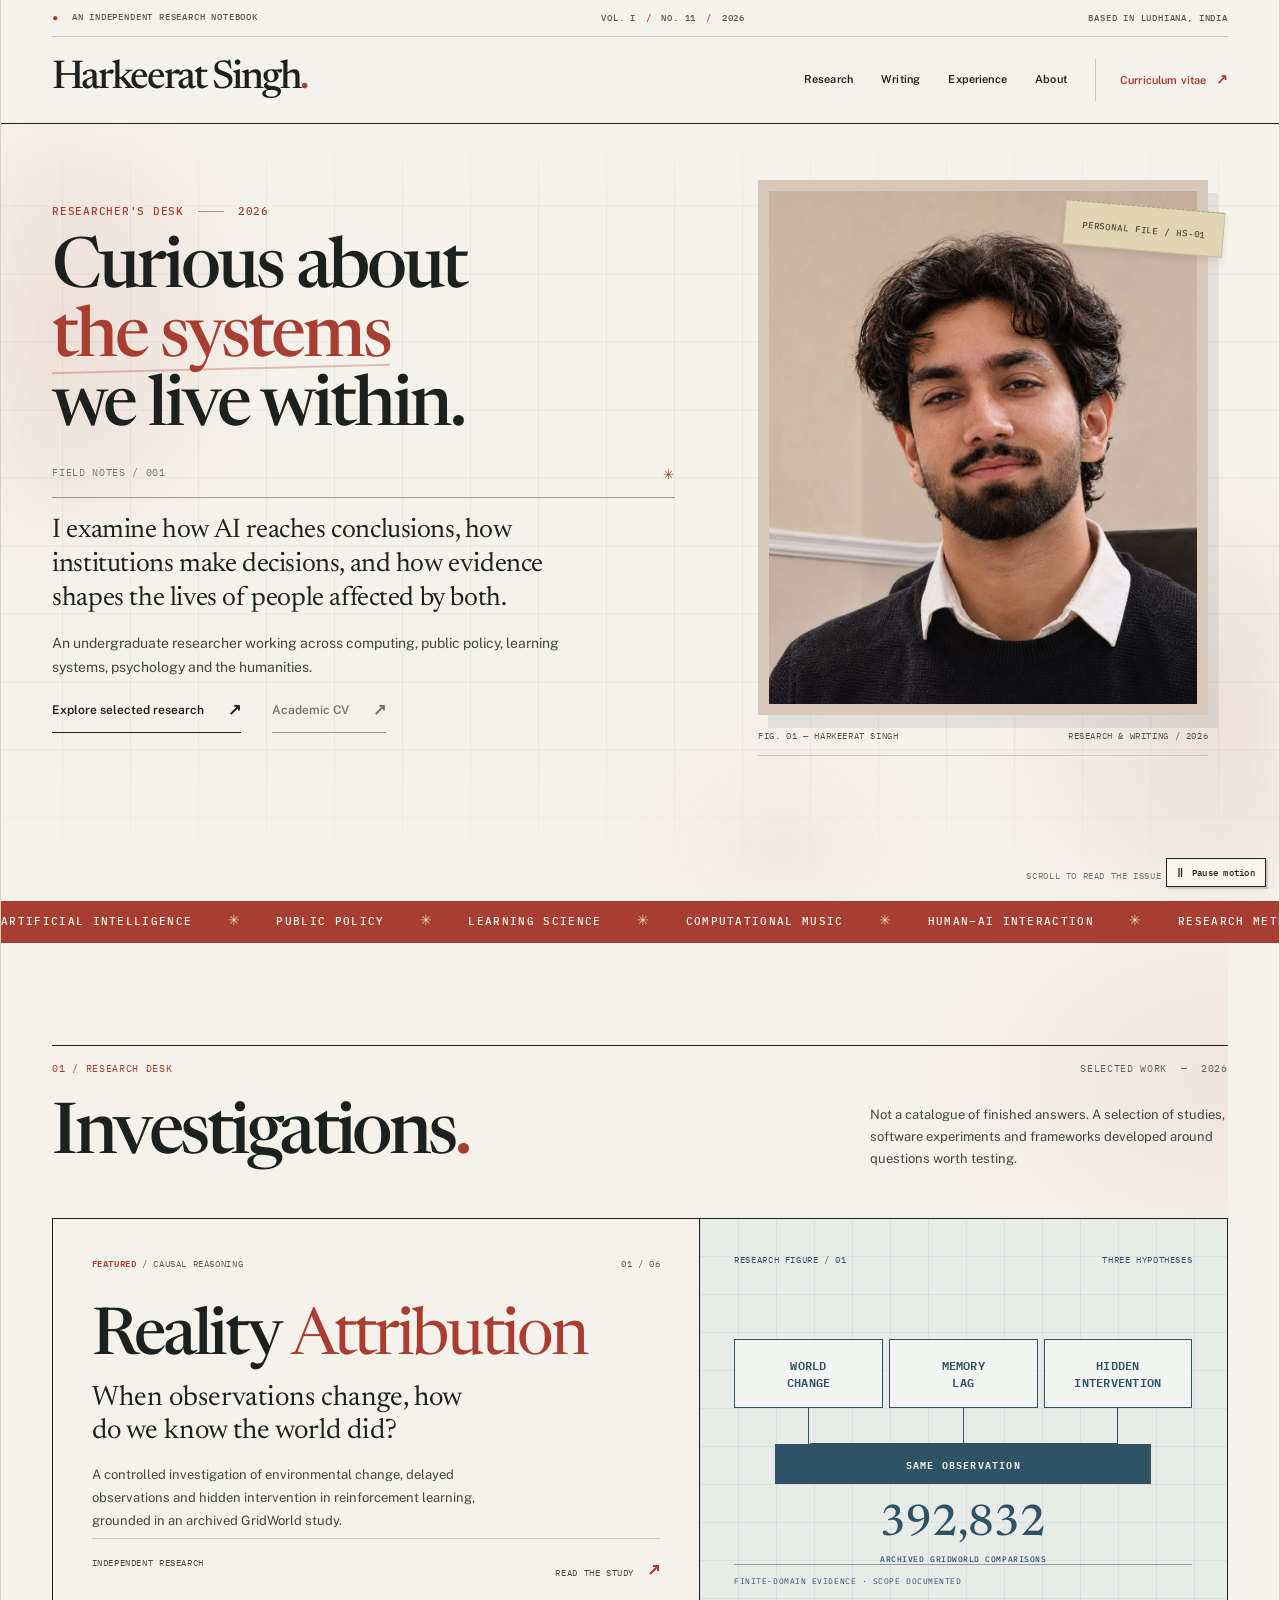
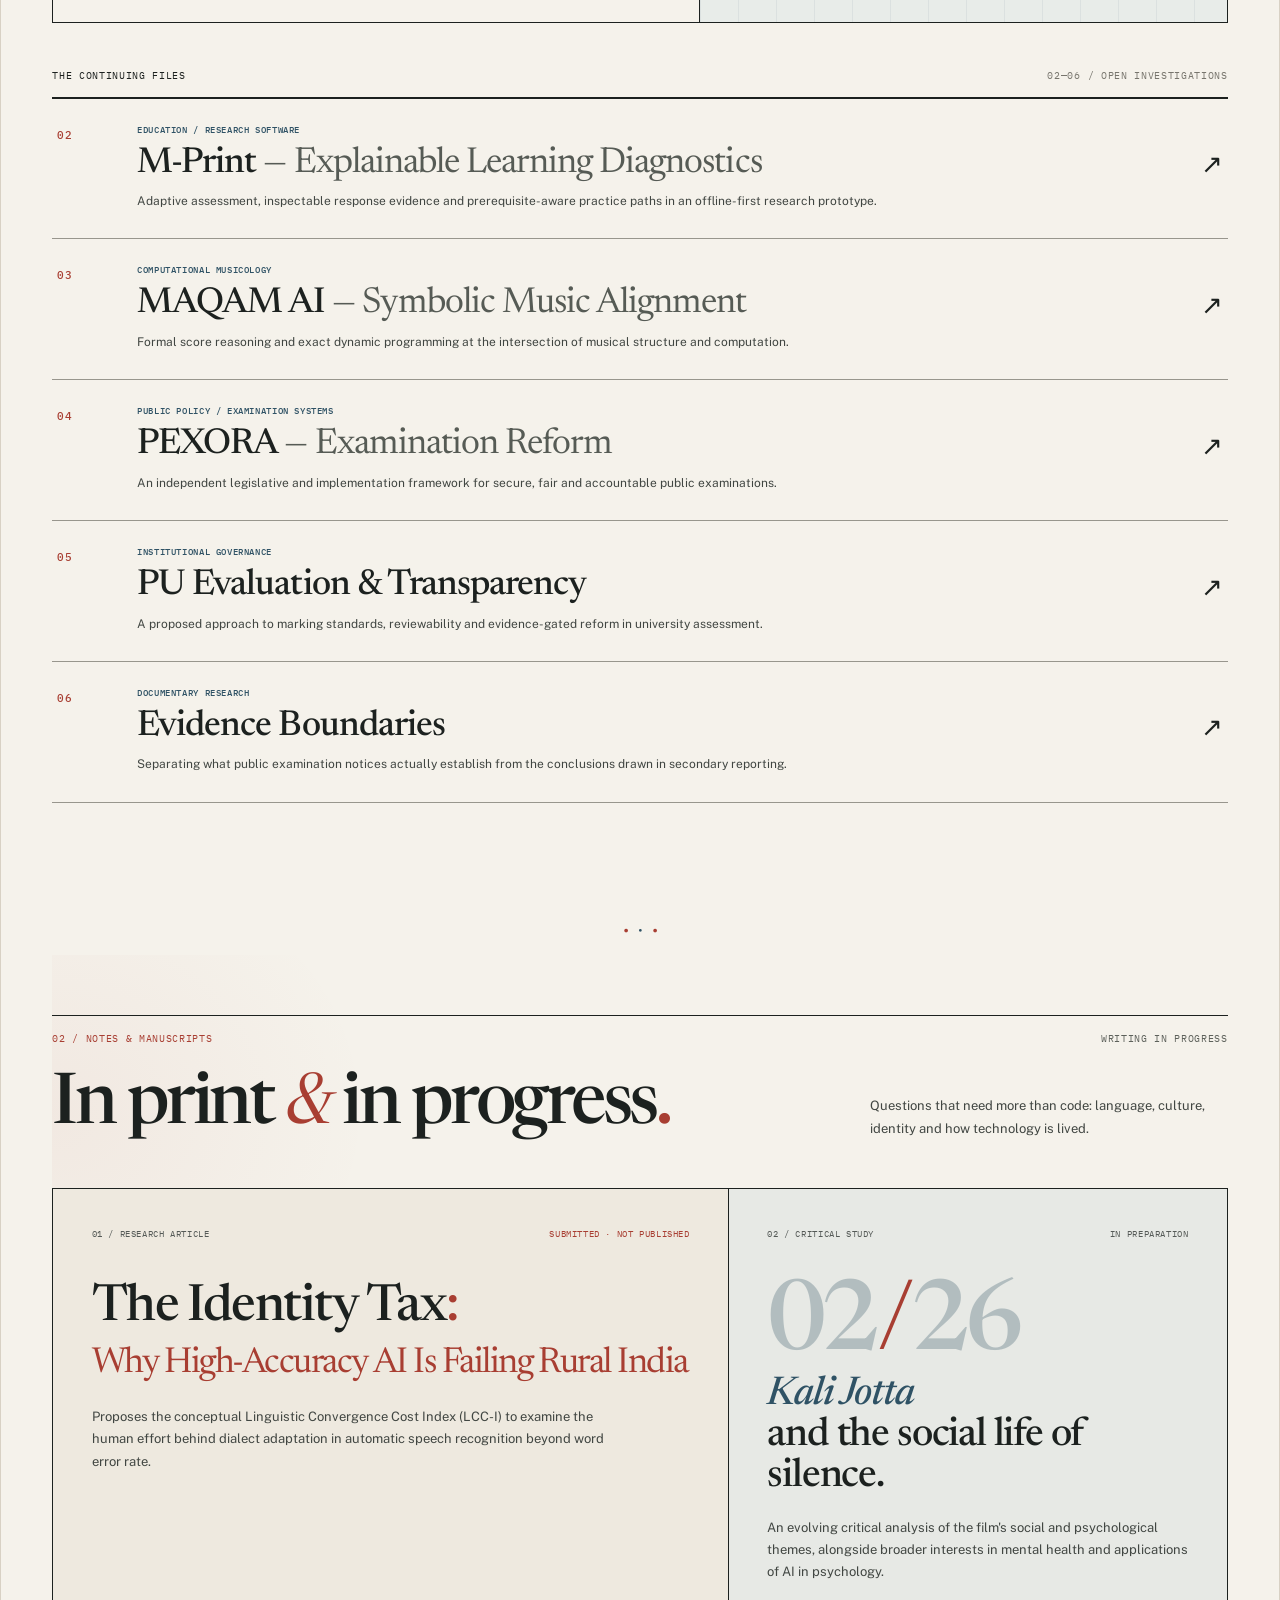
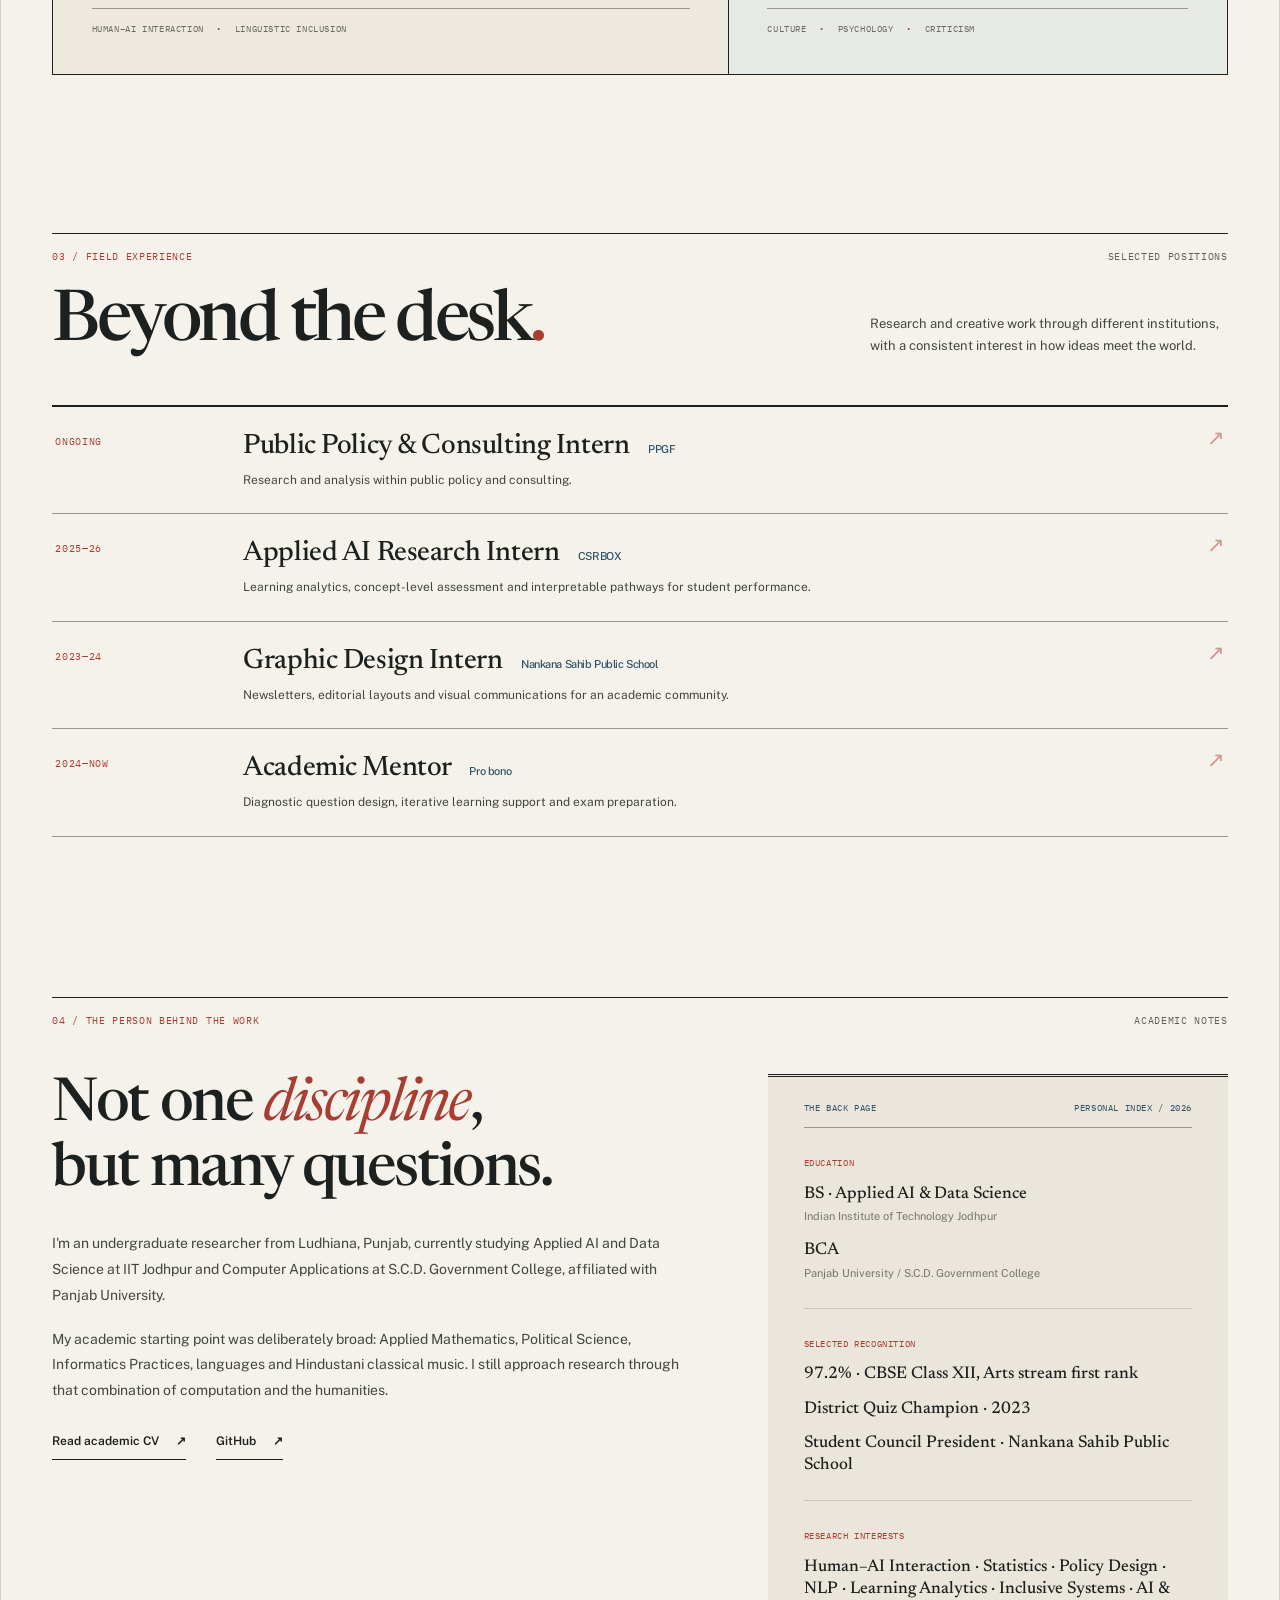
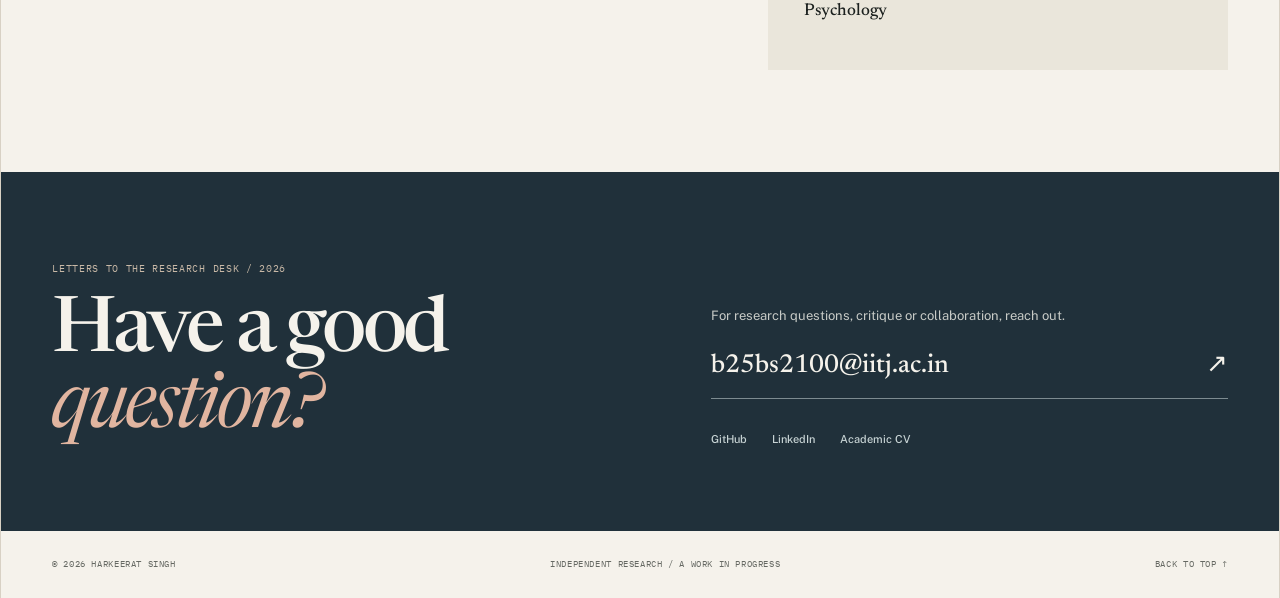
==== commit f946fd8e: "chore: invalidate cached editorial styles and scroll script" ====
--- a/docs/index.html
+++ b/docs/index.html
@@ -13,9 +13,9 @@
   <link rel="preconnect" href="https://fonts.googleapis.com">
   <link rel="preconnect" href="https://fonts.gstatic.com" crossorigin>
   <link href="https://fonts.googleapis.com/css2?family=IBM+Plex+Mono:wght@400;500;600&family=Newsreader:opsz,wght@6..72,400;6..72,500;6..72,600&family=Public+Sans:wght@400;500;600;700&display=swap" rel="stylesheet">
-  <link rel="stylesheet" href="editorial.css?v=1">
+  <link rel="stylesheet" href="editorial.css?v=2">
   
-  <script defer src="editorial.js?v=1"></script>
+  <script defer src="editorial.js?v=2"></script>
 </head>
 <body>
 <a class="skip-link" href="#main">Skip to content</a>
--- a/docs/editorial.css
+++ b/docs/editorial.css
@@ -295,3 +295,89 @@
  .cursor{display:none!important}
  .news-tape-track{transform:none!important}
 }
+
+
+/* ISSUE 01 / Landing refinement — viewport-aware cover, fading square grid and
+   quiet carmine ink blooms. Designed to preserve the print layout, not cover it. */
+:root{--edition-bar-height:37px}
+.hero{
+  --hero-grid-opacity:.58;
+  min-height:calc(100svh - var(--header-height) - var(--edition-bar-height));
+  align-items:center;
+  row-gap:8px;
+  padding-block:clamp(18px,2.3svh,30px) clamp(15px,2svh,25px);
+  isolation:isolate;
+}
+.hero::before,.hero::after{
+  content:"";
+  position:absolute;
+  pointer-events:none;
+  z-index:0;
+  inset:0 calc(-1 * var(--gutter));
+}
+.hero::before{
+  background-image:
+    linear-gradient(90deg,rgba(85,66,62,.105) 1px,transparent 1px),
+    linear-gradient(0deg,rgba(85,66,62,.105) 1px,transparent 1px);
+  background-size:68px 68px;
+  background-position:center center;
+  -webkit-mask-image:linear-gradient(180deg,transparent 0%,#000 12%,#000 77%,transparent 100%);
+  mask-image:linear-gradient(180deg,transparent 0%,#000 12%,#000 77%,transparent 100%);
+  opacity:var(--hero-grid-opacity);
+  will-change:opacity;
+}
+.hero::after{
+  background:
+    radial-gradient(ellipse 280px 310px at 4% 26%,rgba(173,56,45,.16),transparent 78%),
+    radial-gradient(ellipse 340px 320px at 97% 77%,rgba(159,43,41,.14),transparent 77%),
+    radial-gradient(ellipse 190px 190px at 61% 95%,rgba(184,72,62,.075),transparent 82%);
+  filter:blur(29px);
+  opacity:.72;
+}
+.hero-copy,.hero-portrait,.hero-bottom-note{position:relative;z-index:1}
+.hero-copy{padding-top:0}
+.hero-heading{font-size:clamp(46px,min(5.45vw,9.2svh),78px)}
+.hero .eyebrow{margin-bottom:clamp(11px,1.8svh,19px)}
+.hero .hero-rule{margin:clamp(15px,2.4svh,25px) 0 clamp(11px,1.8svh,18px)}
+.hero .hero-actions{margin-top:clamp(15px,2.3svh,24px)}
+.hero-portrait{
+  align-self:center;
+  justify-self:center;
+  width:min(100%,450px,calc((100svh - var(--header-height) - var(--edition-bar-height) - 150px) * .76));
+}
+.hero-bottom-note{margin-top:0;align-self:end}
+.work{
+  background-image:radial-gradient(ellipse 380px 280px at 99% 9%,rgba(173,56,45,.065),transparent 82%);
+}
+.writing{
+  background-image:radial-gradient(ellipse 390px 330px at 0% 19%,rgba(173,56,45,.05),transparent 82%);
+}
+@media(min-width:731px) and (max-height:700px){
+  .hero{padding-block:14px 12px;row-gap:0}
+  .hero-heading{font-size:clamp(40px,min(5vw,8.6svh),59px)}
+  .hero .eyebrow{margin-bottom:8px}
+  .hero .hero-rule{margin:10px 0 9px;padding-bottom:7px}
+  .hero-intro{font-size:clamp(17px,2svh + 5px,21px);line-height:1.18;margin-bottom:9px}
+  .hero-support{font-size:12px;line-height:1.4}
+  .hero .hero-actions{margin-top:11px}
+  .hero-portrait{width:min(100%,410px,calc((100svh - var(--header-height) - var(--edition-bar-height) - 90px) * .77))}
+  .photo-caption{padding:8px 0 7px}
+  .hero-bottom-note{font-size:8px}
+}
+@media(max-width:730px){
+  :root{--edition-bar-height:30px}
+  .hero{min-height:0;row-gap:0;padding-block:30px 27px}
+  .hero-copy>*{position:relative;z-index:1}
+  .hero-portrait{width:min(100%,520px);justify-self:start;align-self:auto}
+  .hero::before{background-size:52px 52px}
+  .hero::after{
+    background:
+      radial-gradient(ellipse 225px 240px at 12% 22%,rgba(173,56,45,.13),transparent 80%),
+      radial-gradient(ellipse 260px 250px at 96% 62%,rgba(173,56,45,.1),transparent 82%);
+    filter:blur(22px);
+  }
+}
+@media(prefers-reduced-motion:reduce){
+  .hero::before{opacity:.18!important;will-change:auto}
+  .hero::after{opacity:.45!important}
+}
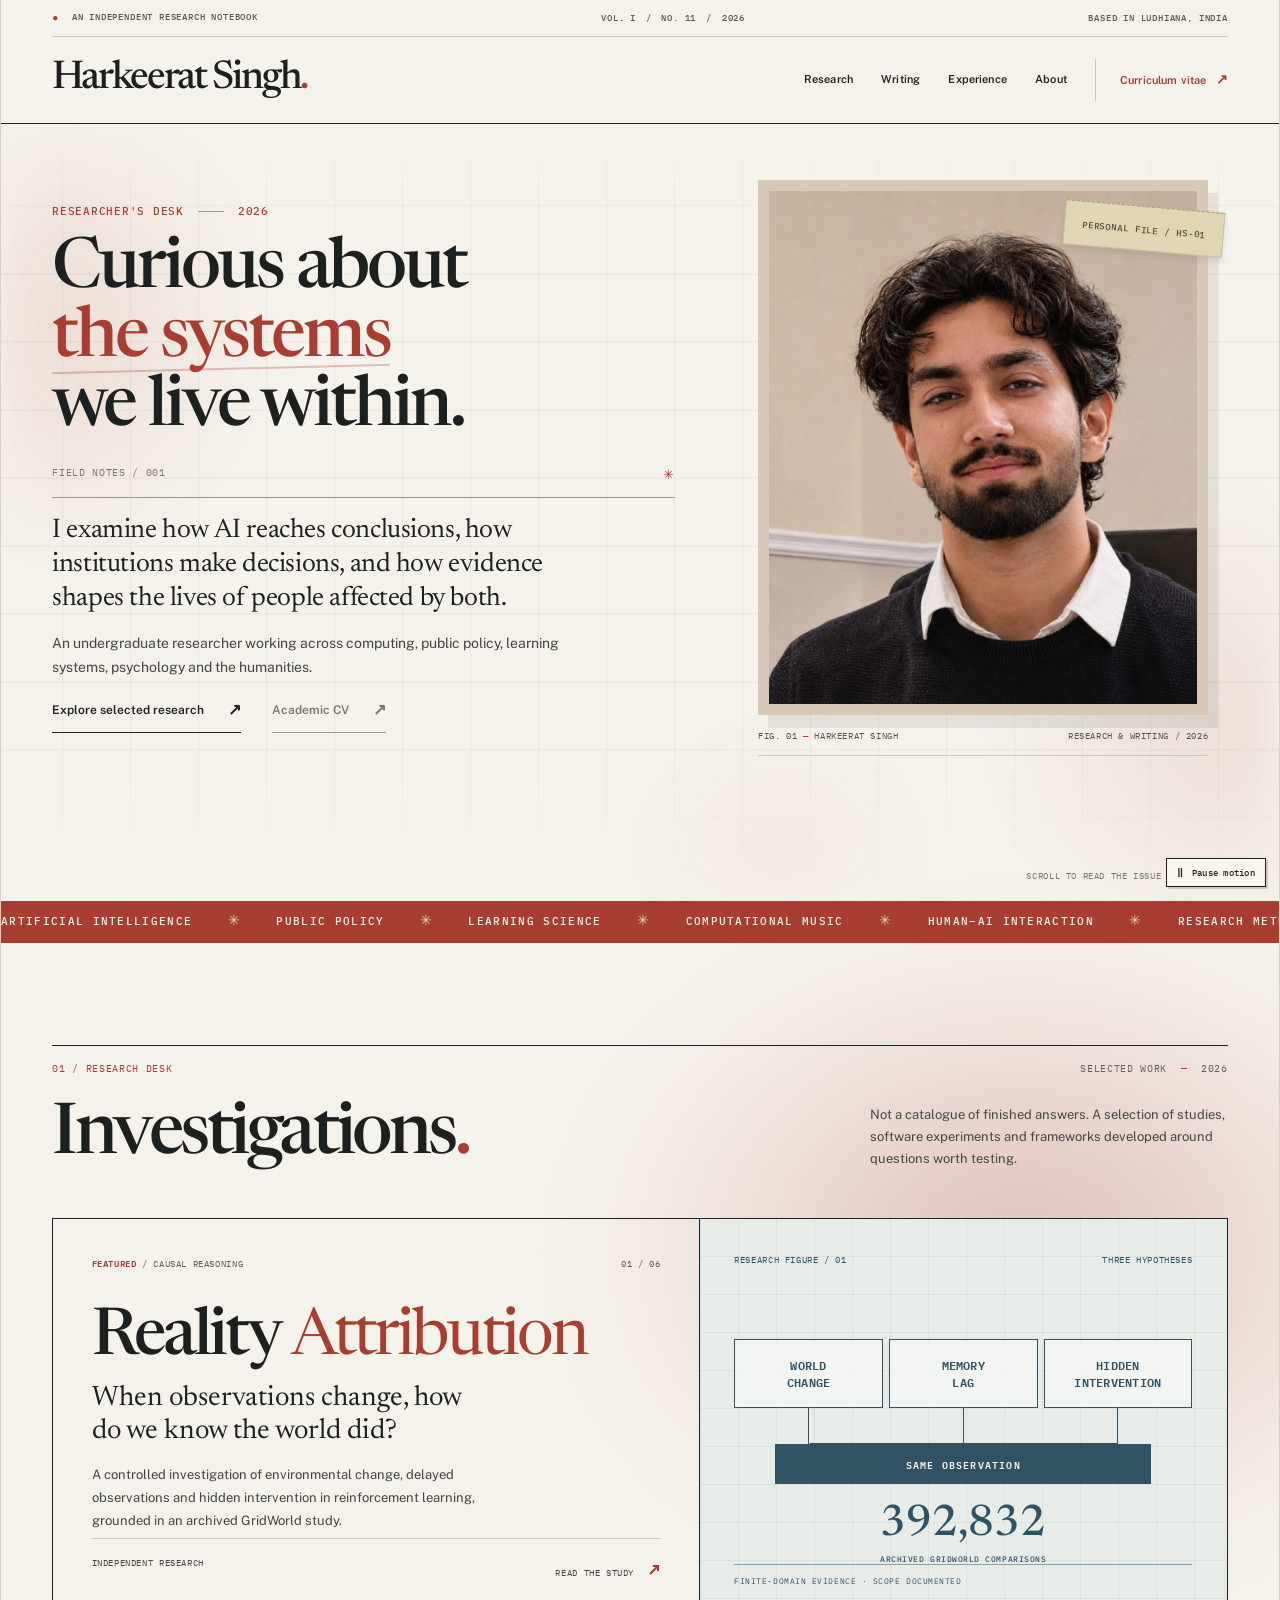
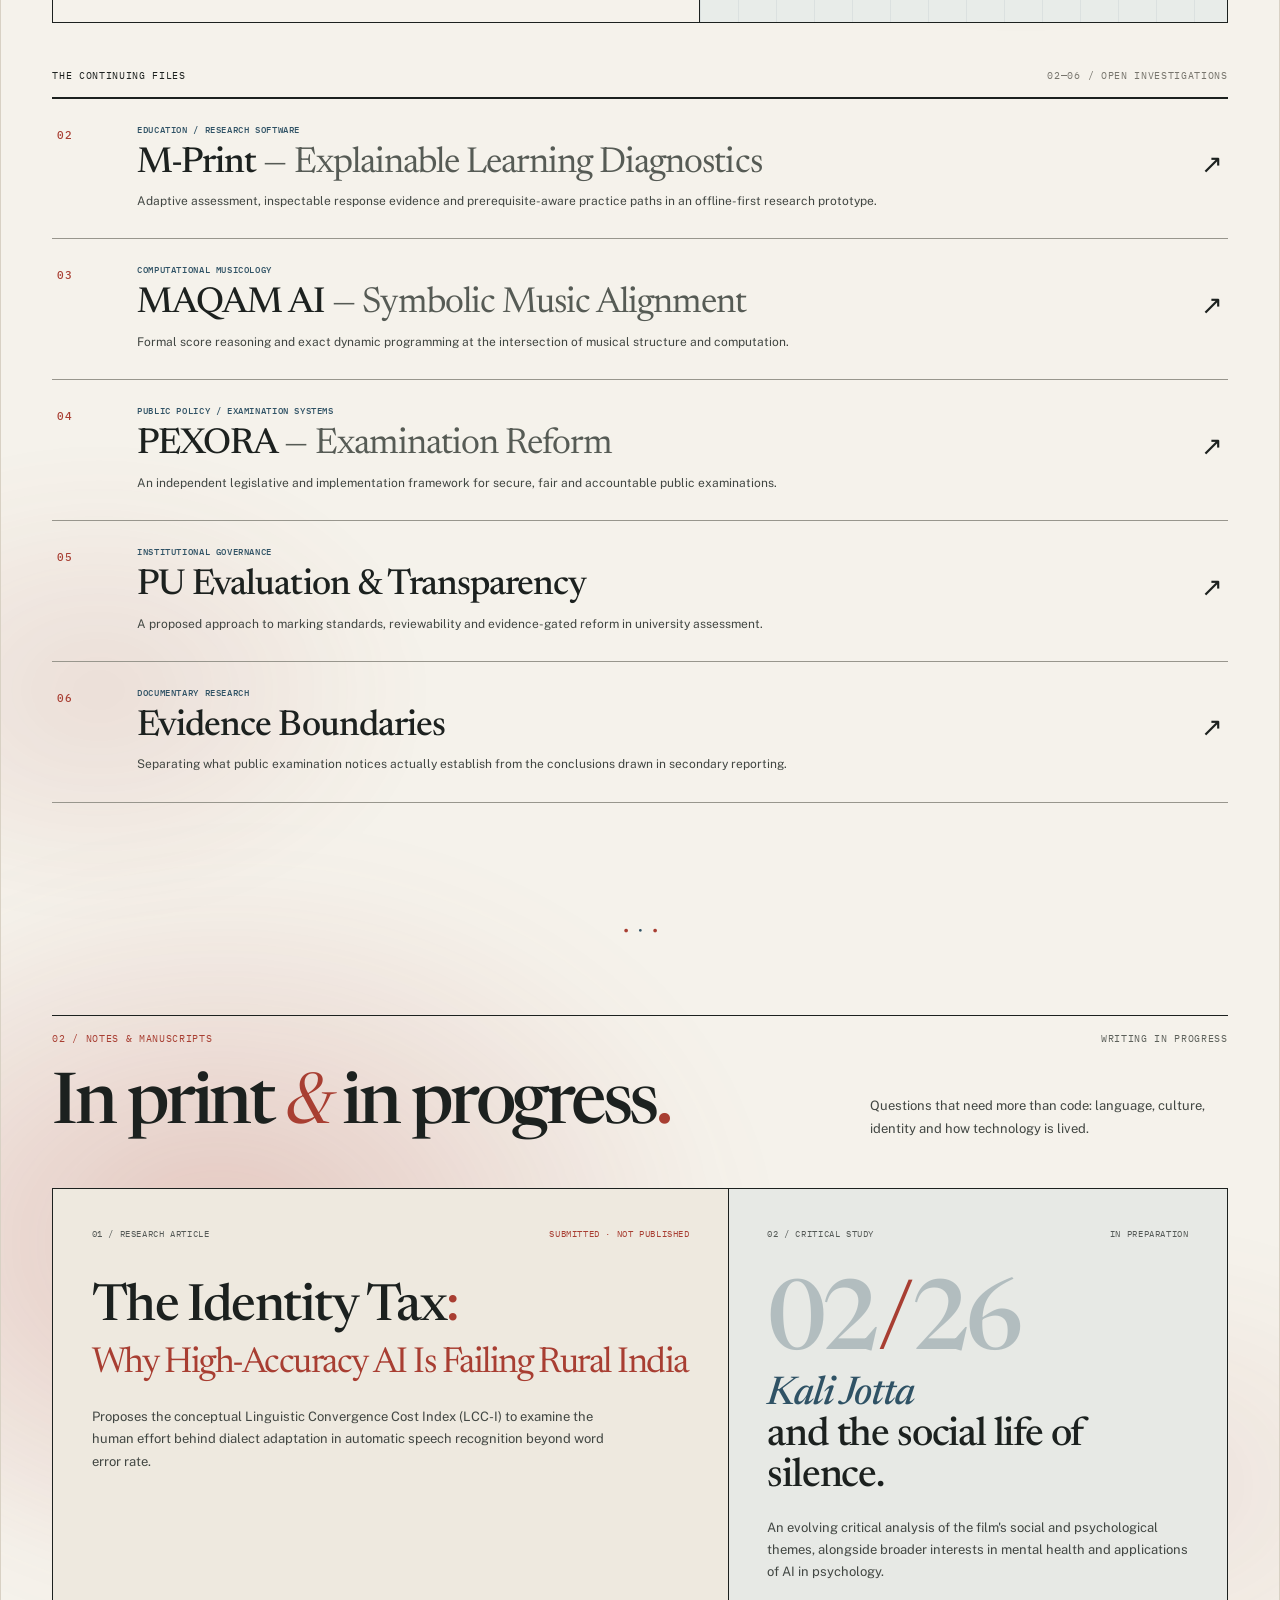
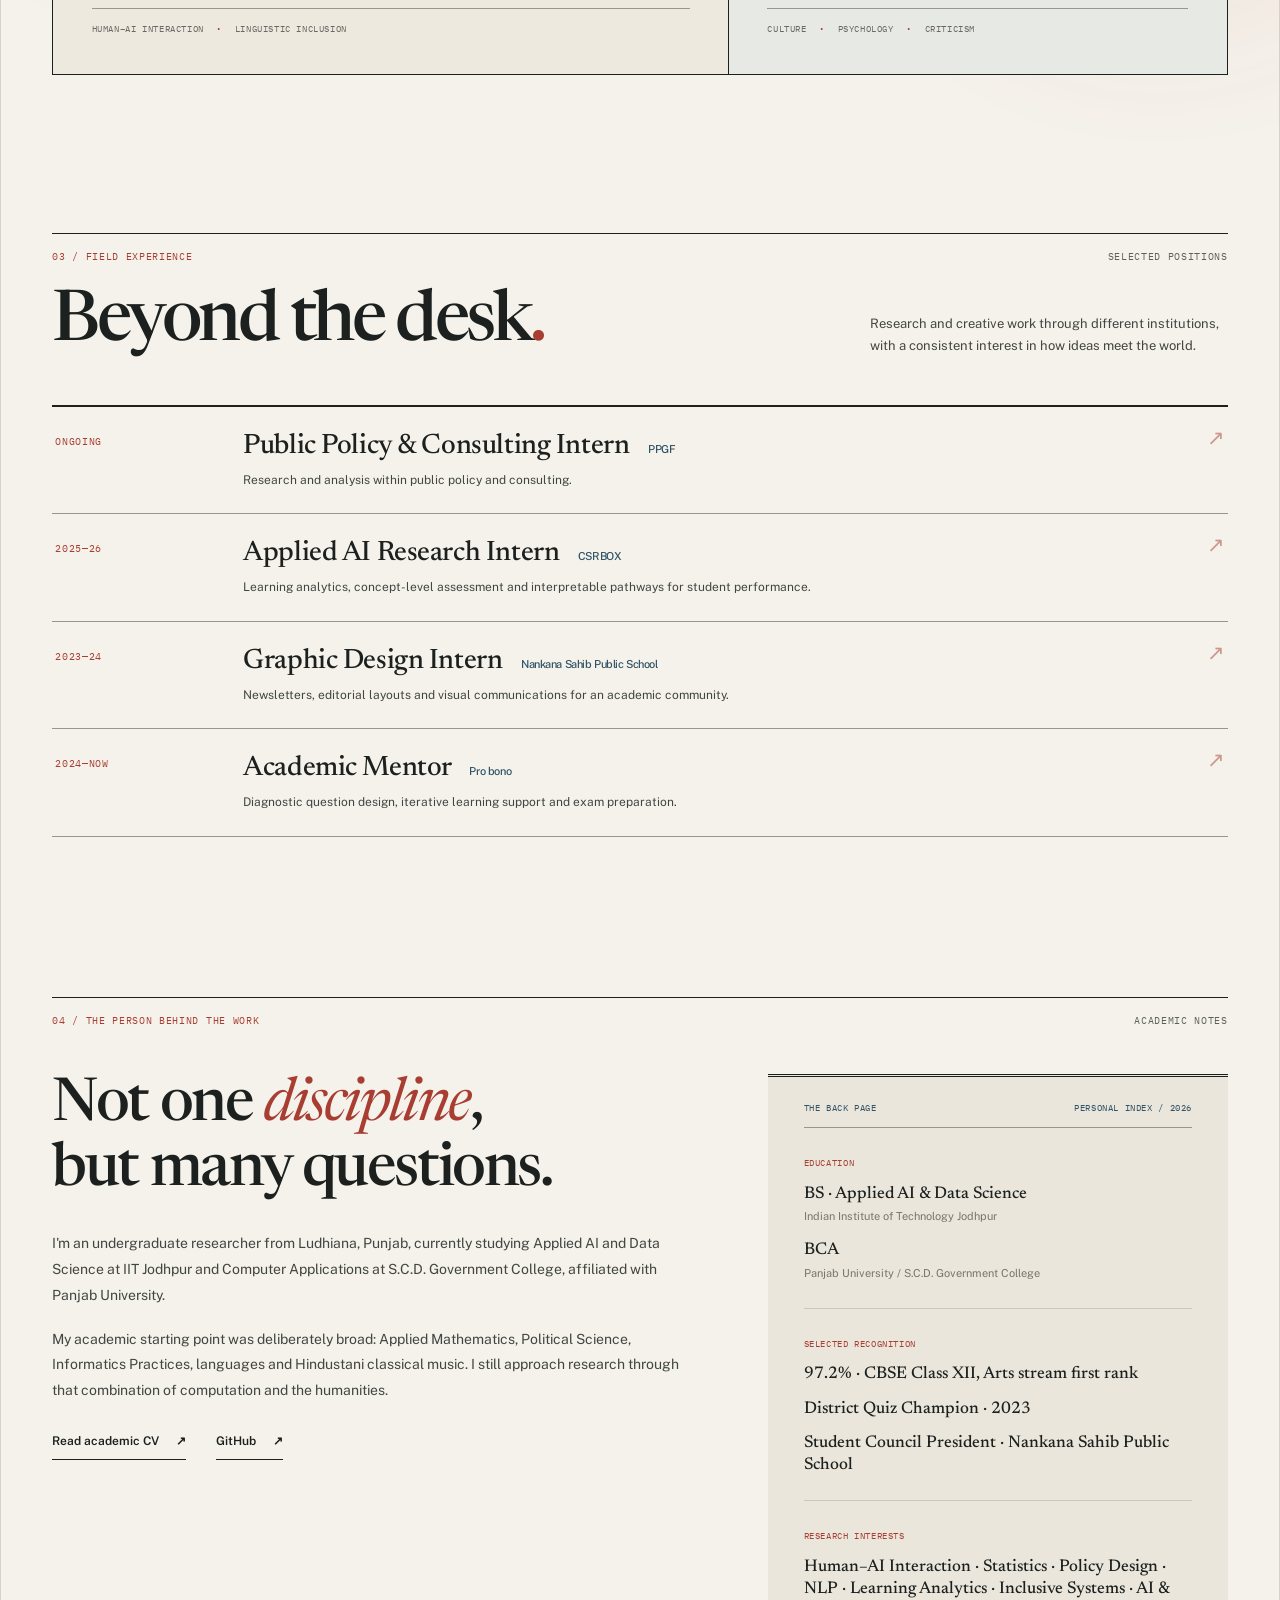
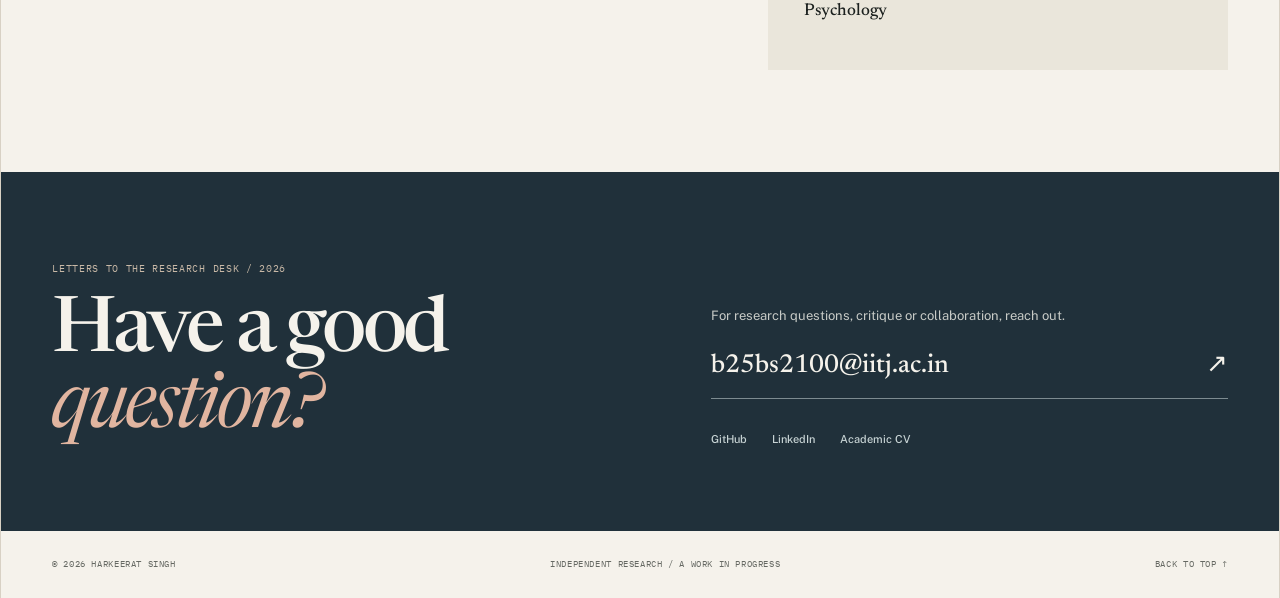
==== commit b88a814c: "chore: refresh cached editorial glow styling" ====
--- a/docs/index.html
+++ b/docs/index.html
@@ -13,7 +13,7 @@
   <link rel="preconnect" href="https://fonts.googleapis.com">
   <link rel="preconnect" href="https://fonts.gstatic.com" crossorigin>
   <link href="https://fonts.googleapis.com/css2?family=IBM+Plex+Mono:wght@400;500;600&family=Newsreader:opsz,wght@6..72,400;6..72,500;6..72,600&family=Public+Sans:wght@400;500;600;700&display=swap" rel="stylesheet">
-  <link rel="stylesheet" href="editorial.css?v=2">
+  <link rel="stylesheet" href="editorial.css?v=3">
   
   <script defer src="editorial.js?v=2"></script>
 </head>
--- a/docs/editorial.css
+++ b/docs/editorial.css
@@ -343,7 +343,7 @@
 .hero-portrait{
   align-self:center;
   justify-self:center;
-  width:min(100%,450px,calc((100svh - var(--header-height) - var(--edition-bar-height) - 150px) * .76));
+  width:min(100%,450px,calc(75svh - 210px));
 }
 .hero-bottom-note{margin-top:0;align-self:end}
 .work{
@@ -360,7 +360,7 @@
   .hero-intro{font-size:clamp(17px,2svh + 5px,21px);line-height:1.18;margin-bottom:9px}
   .hero-support{font-size:12px;line-height:1.4}
   .hero .hero-actions{margin-top:11px}
-  .hero-portrait{width:min(100%,410px,calc((100svh - var(--header-height) - var(--edition-bar-height) - 90px) * .77))}
+  .hero-portrait{width:min(100%,410px,calc(78svh - 200px))}
   .photo-caption{padding:8px 0 7px}
   .hero-bottom-note{font-size:8px}
 }
@@ -381,3 +381,67 @@
   .hero::before{opacity:.18!important;will-change:auto}
   .hero::after{opacity:.45!important}
 }
+
+
+/* ISSUE 01 / Softer ink-bleed lighting.
+   Broad isolated radials replace clipped section backgrounds. Each falloff
+   reaches full transparency before its box boundary, so no rectangle shows. */
+.work,.writing{
+  position:relative;
+  isolation:isolate;
+  background-image:none;
+}
+.work::before,.writing::before,.work::after,.writing::after{
+  content:"";
+  position:absolute;
+  pointer-events:none;
+  z-index:0;
+  border-radius:50%;
+  background-repeat:no-repeat;
+  filter:blur(42px);
+}
+.work > *,.writing > *{position:relative;z-index:1}
+.work::before{
+  width:min(72vw,860px);height:min(59vw,650px);
+  right:-19%;top:-1%;
+  background:radial-gradient(ellipse at 50% 50%,
+    rgba(173,50,43,.27) 0%,
+    rgba(172,55,50,.14) 34%,
+    rgba(173,55,51,.055) 55%,
+    transparent 76%);
+}
+.work::after{
+  width:min(50vw,610px);height:min(35vw,430px);
+  left:-22%;bottom:0%;opacity:.7;
+  background:radial-gradient(ellipse at center,
+    rgba(157,51,50,.16) 0%,
+    rgba(169,70,59,.065) 43%,
+    transparent 76%);
+}
+.writing::before{
+  width:min(74vw,920px);height:min(60vw,710px);
+  left:-21%;top:-10%;
+  background:radial-gradient(ellipse at 45% 52%,
+    rgba(172,56,48,.24) 0%,
+    rgba(169,57,52,.12) 34%,
+    rgba(172,57,52,.045) 57%,
+    transparent 76%);
+}
+.writing::after{
+  width:min(50vw,610px);height:min(38vw,470px);
+  right:-20%;bottom:7%;opacity:.6;
+  background:radial-gradient(ellipse at center,
+    rgba(162,60,56,.15) 0%,
+    rgba(162,60,56,.06) 40%,
+    transparent 76%);
+}
+@media(max-width:730px){
+  .work::before,.writing::before{
+    width:105vw;height:72vw;filter:blur(34px)
+  }
+  .work::before{right:-36%;top:3%}
+  .writing::before{left:-33%;top:2%}
+  .work::after,.writing::after{
+    width:83vw;height:56vw;filter:blur(34px)
+  }
+}
